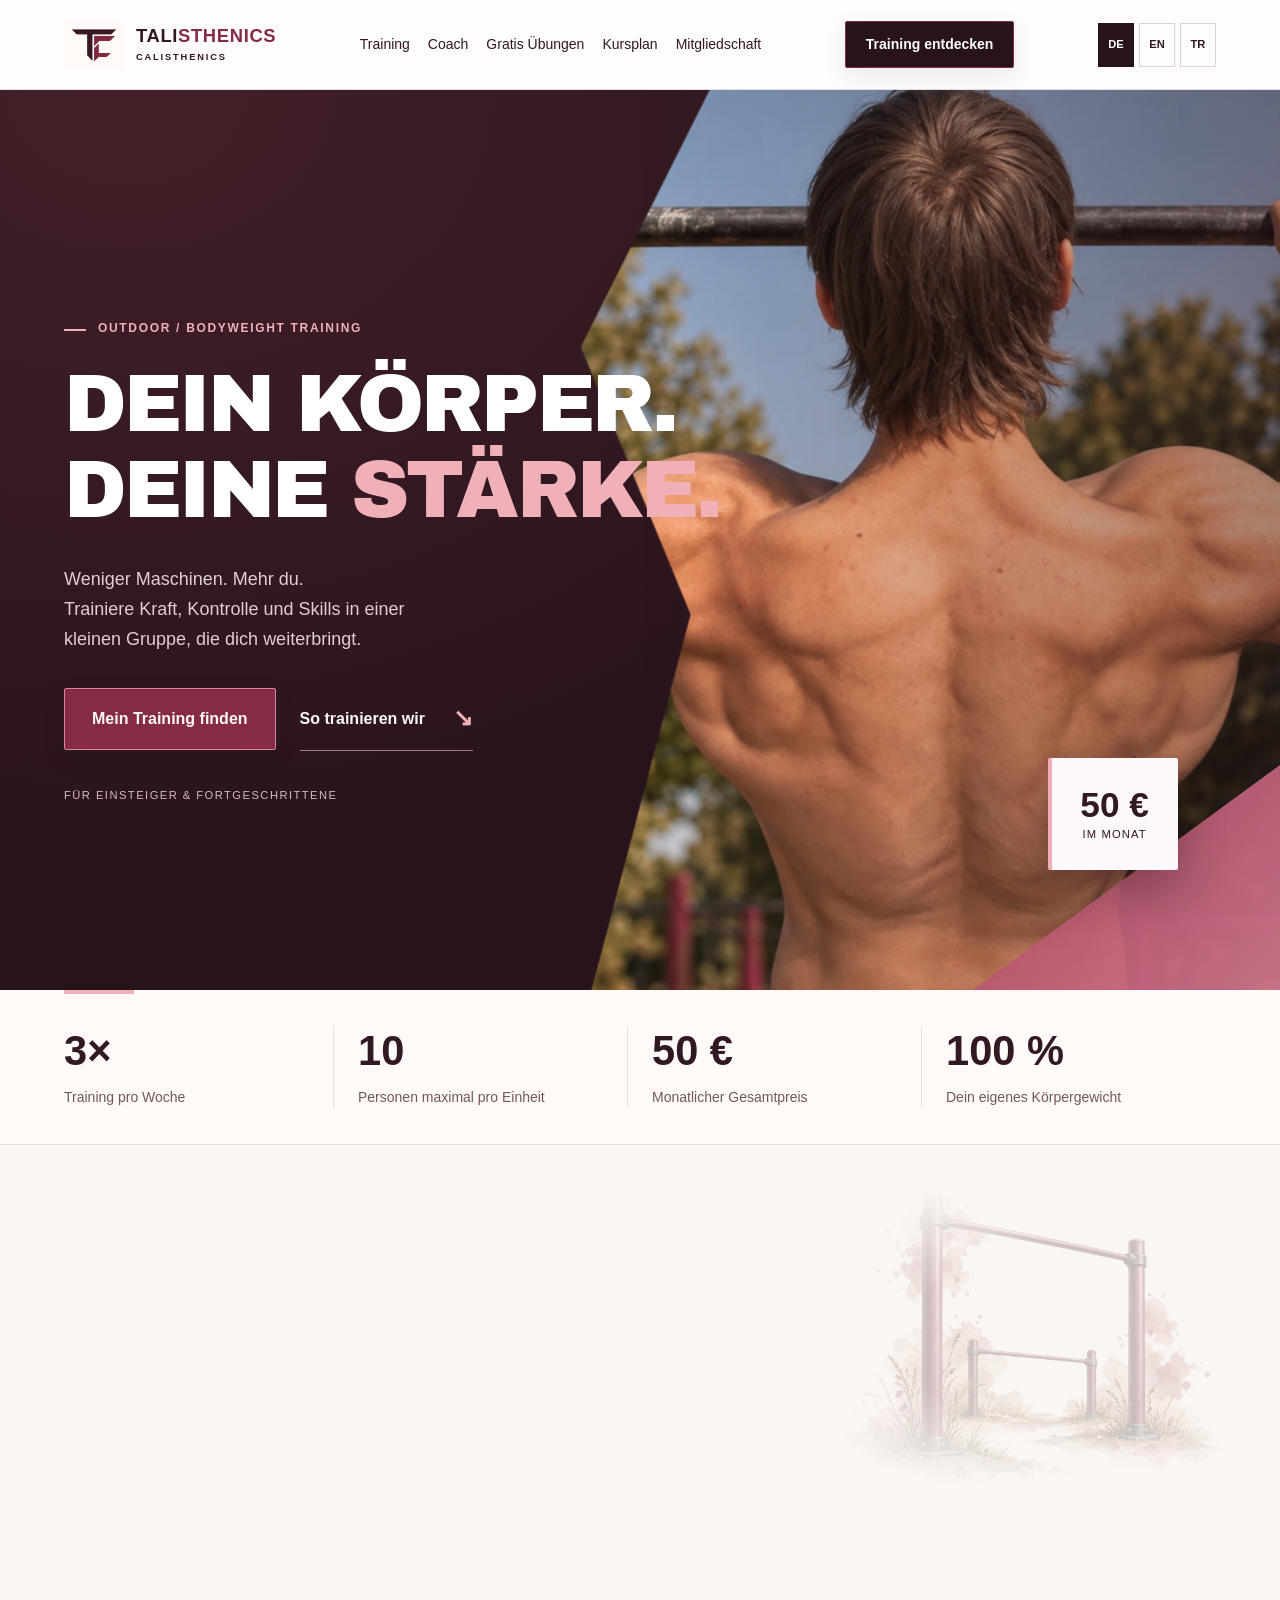
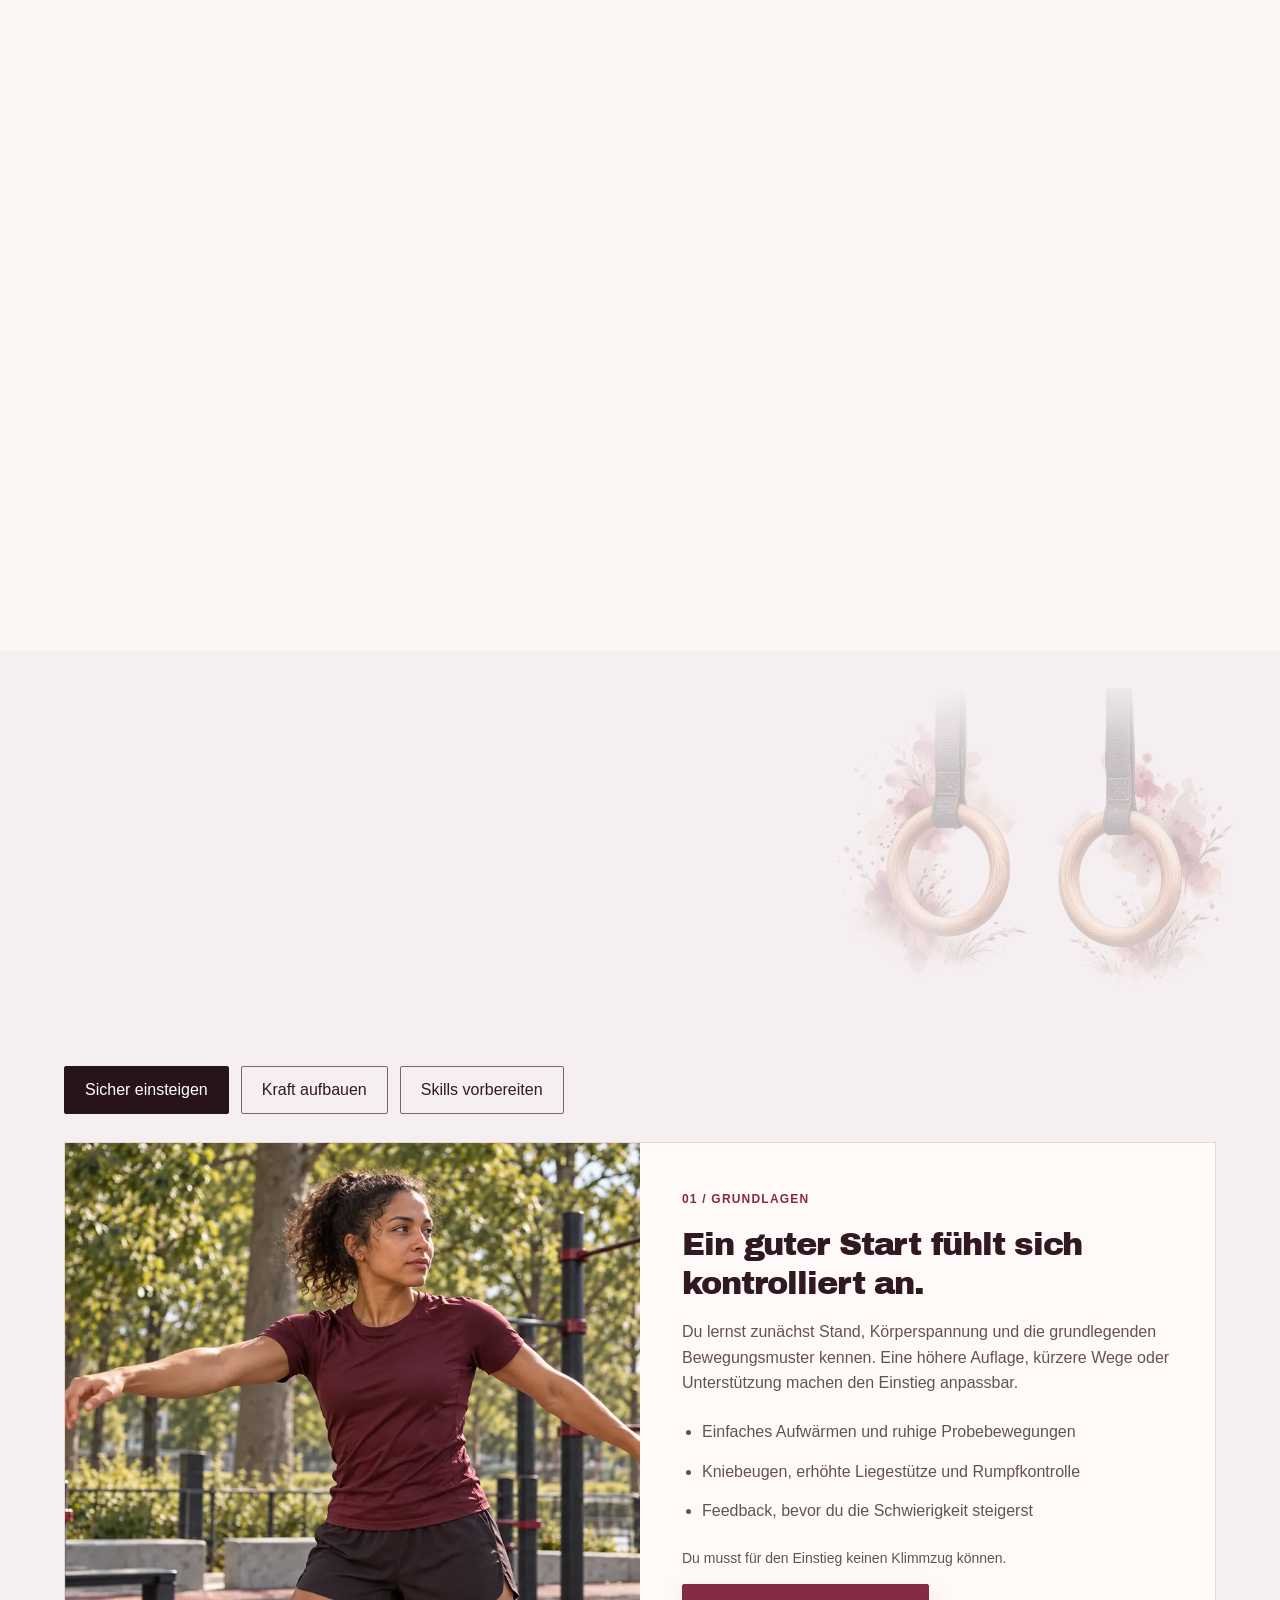
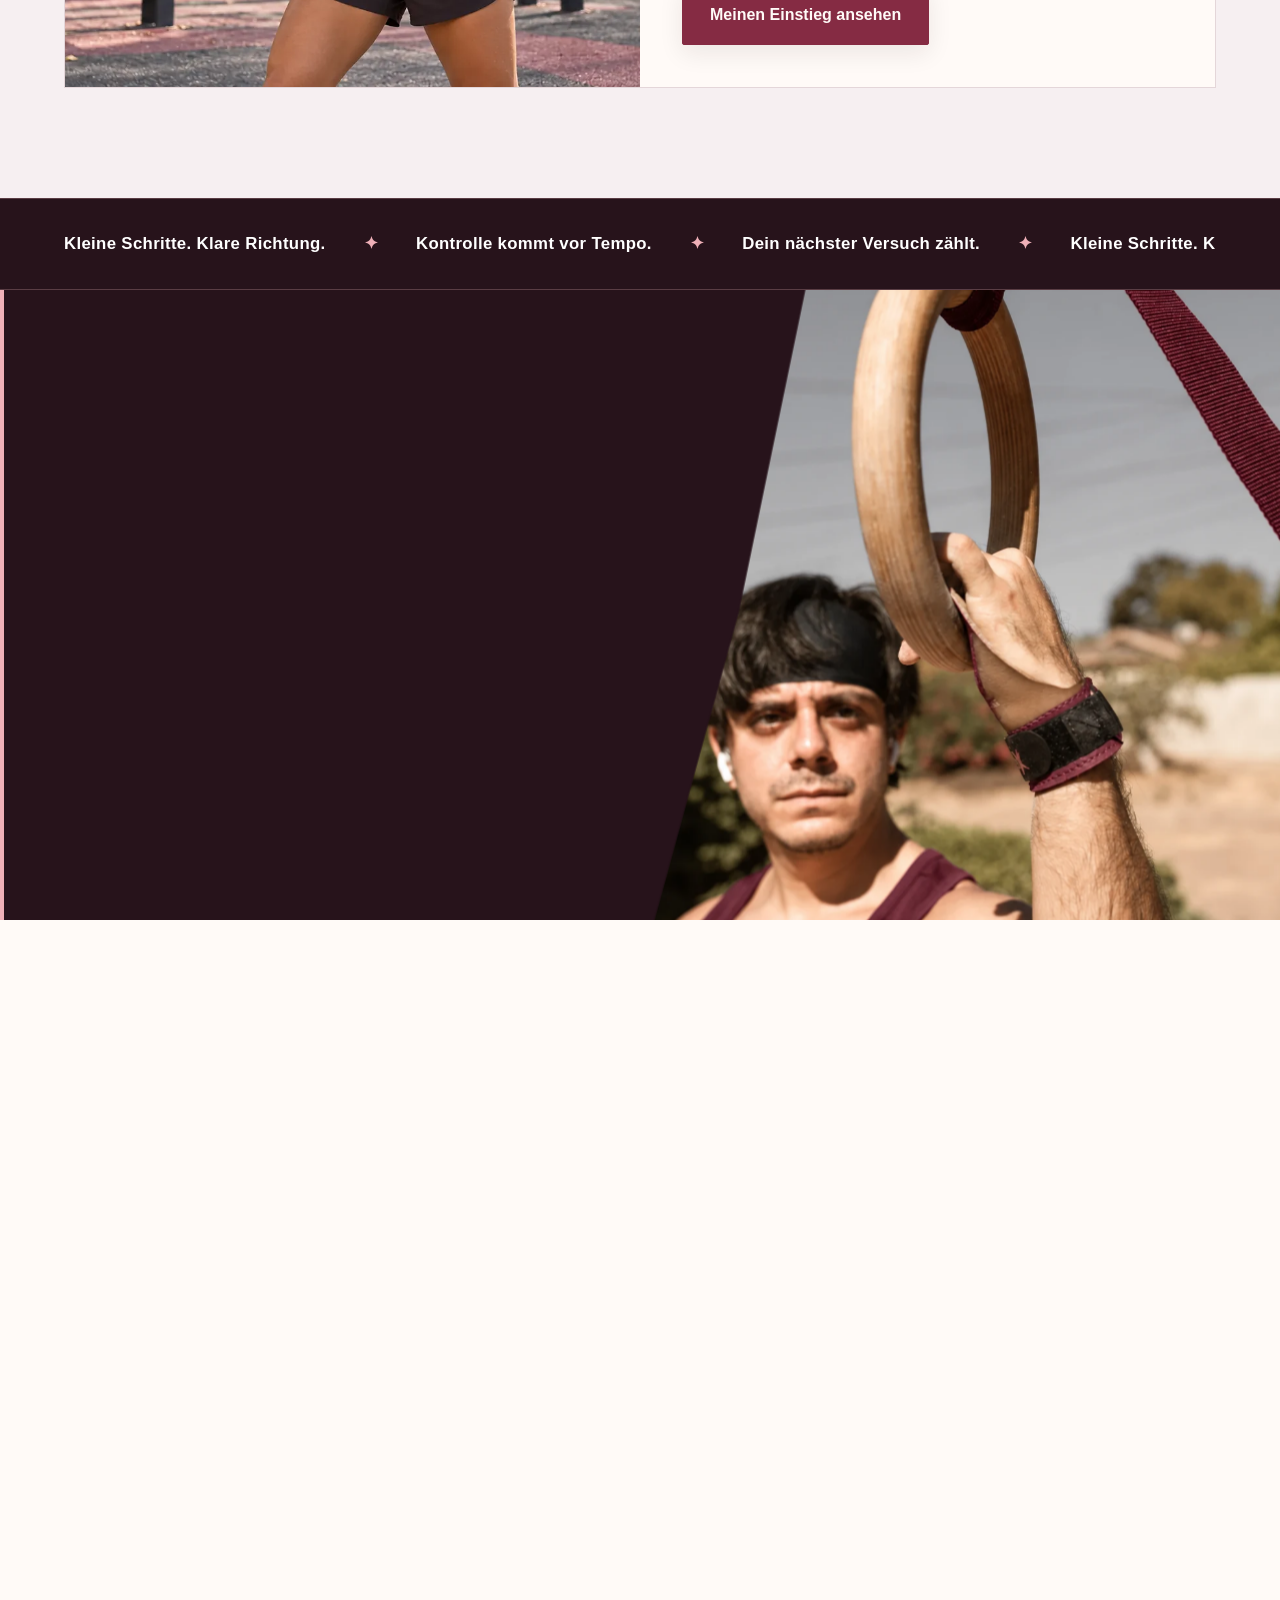
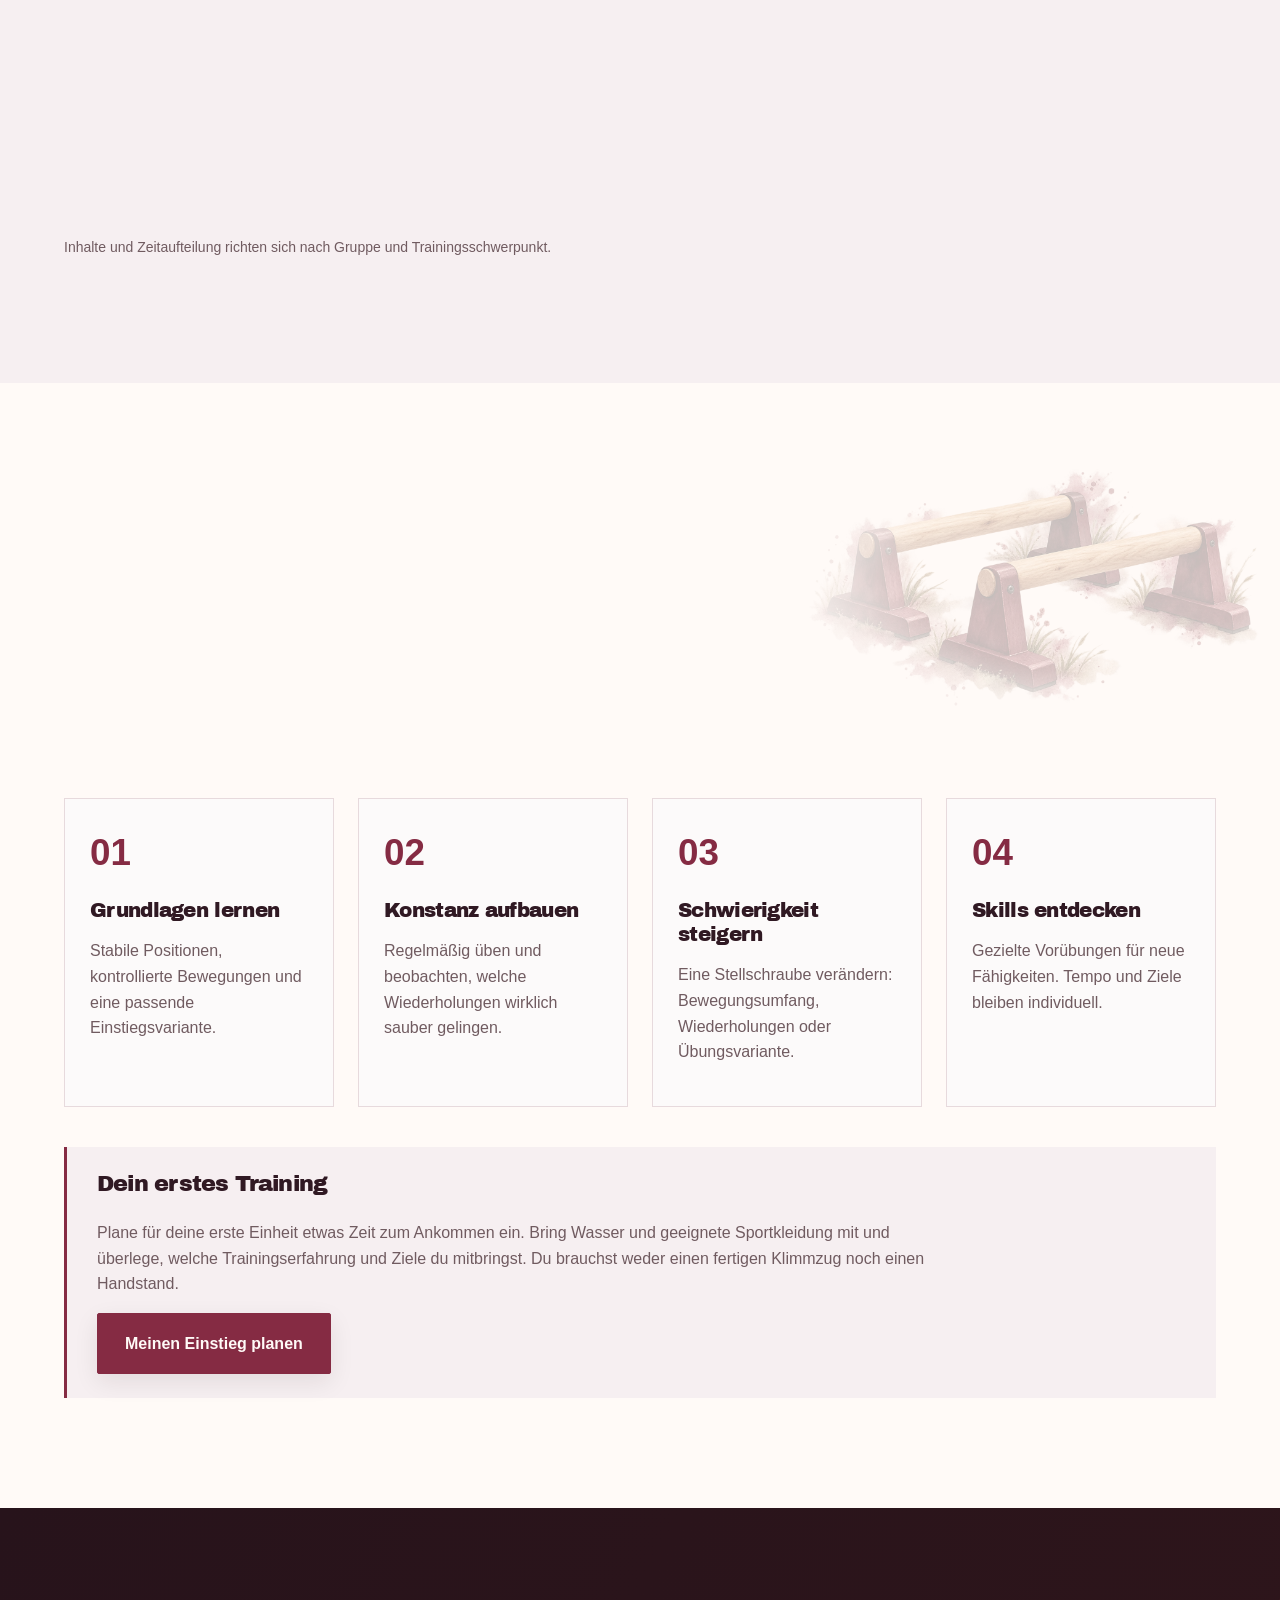
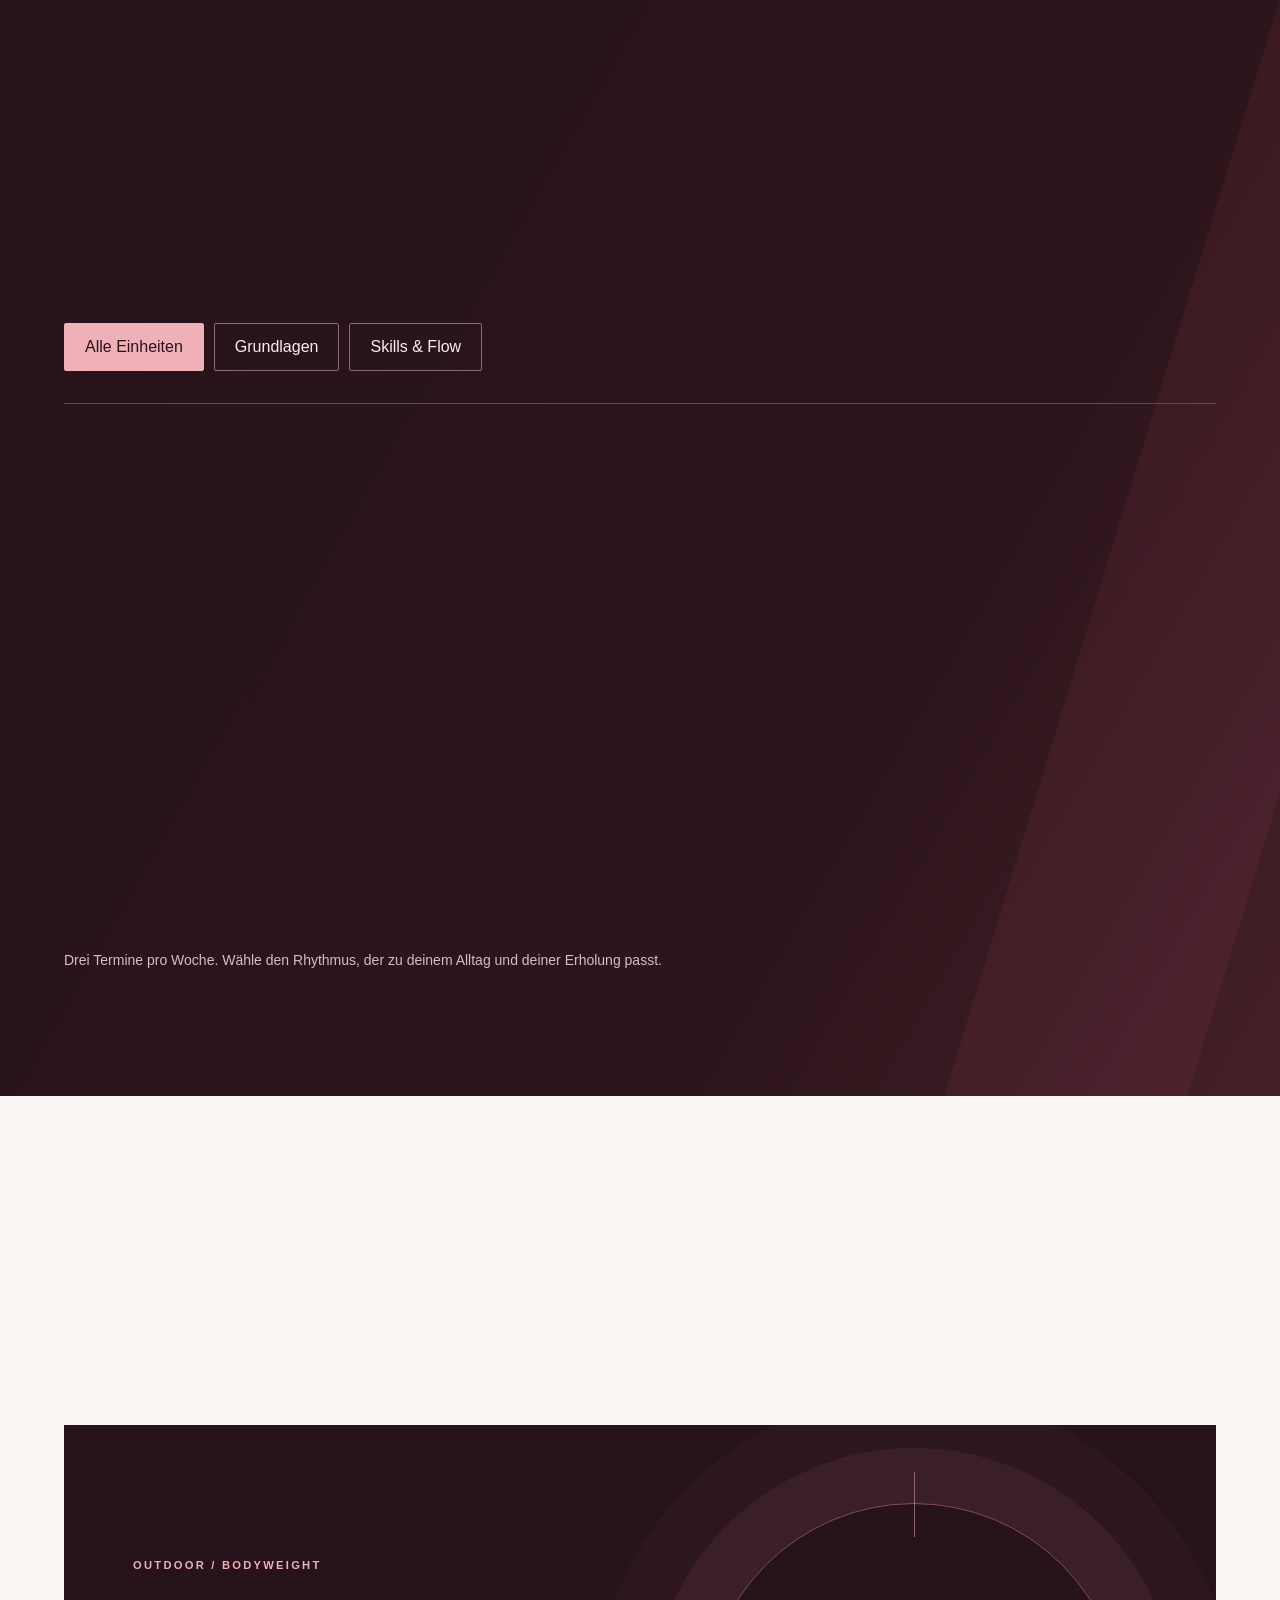
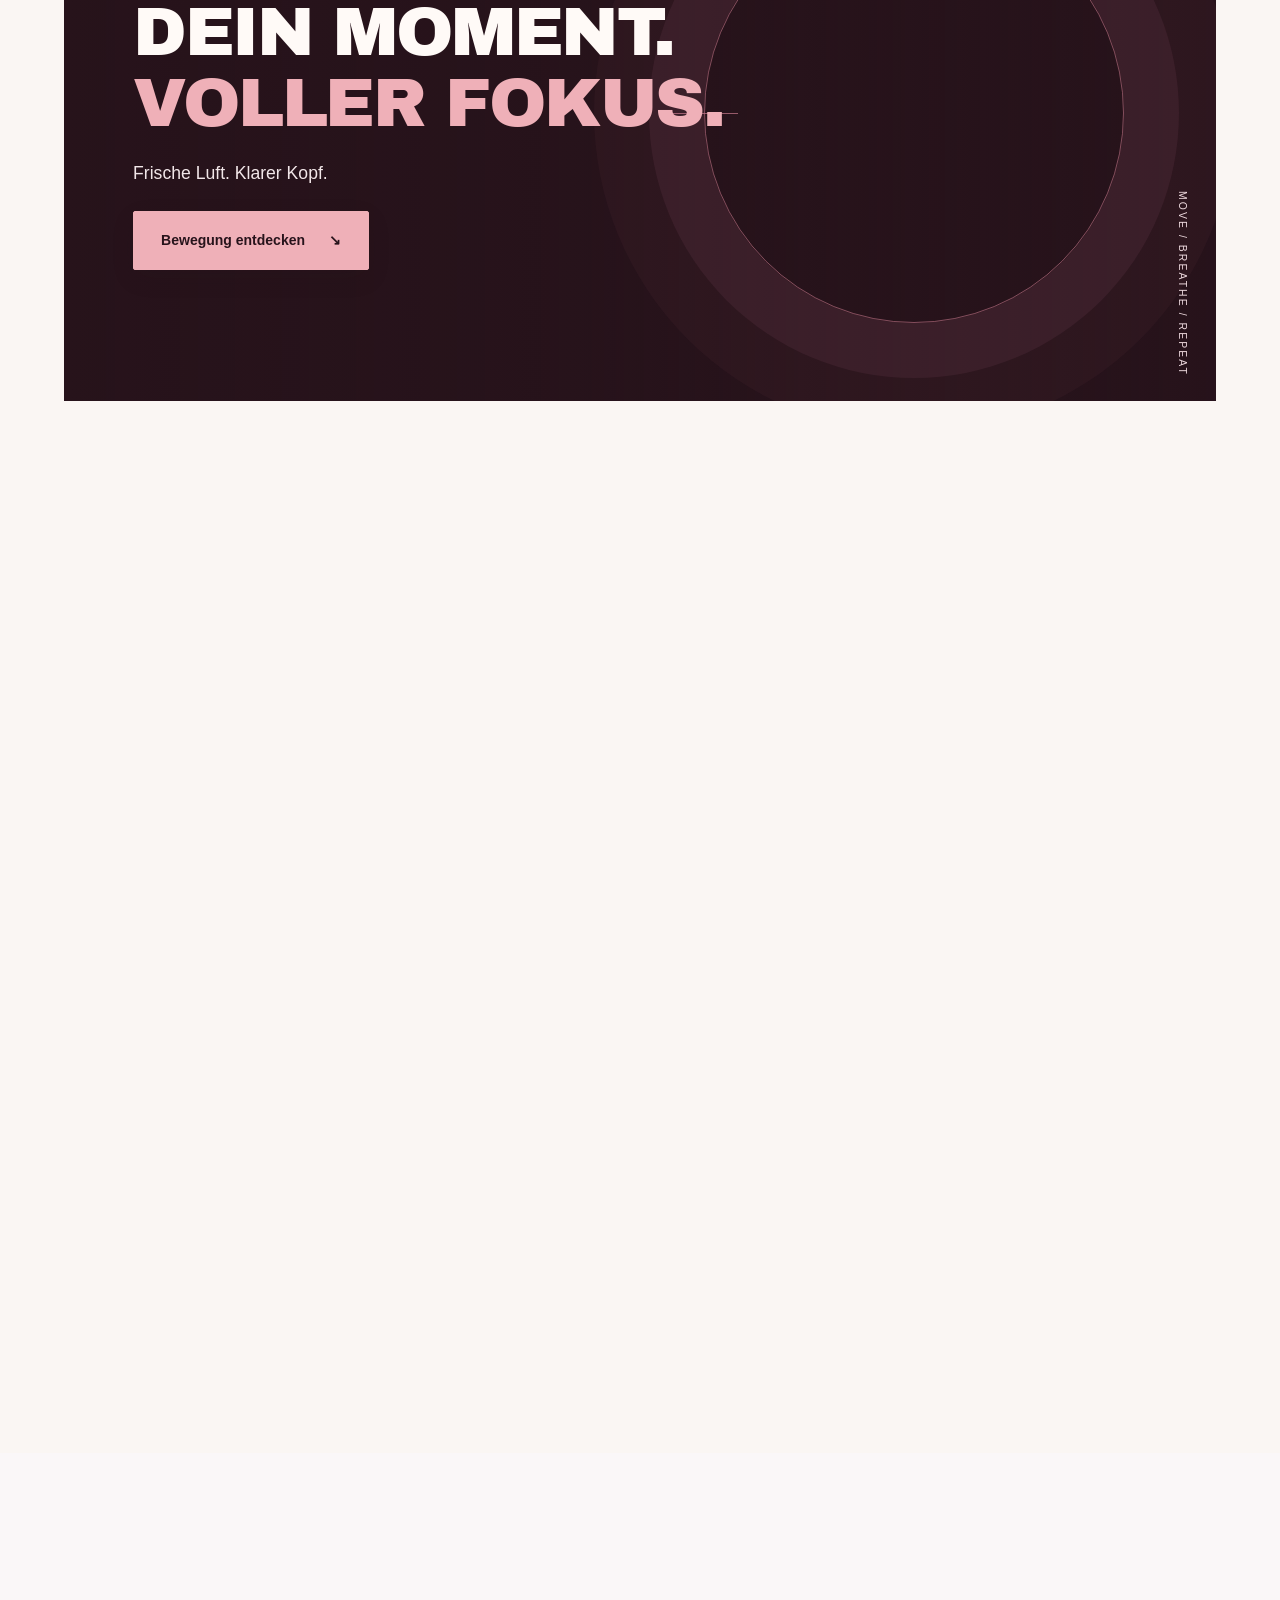
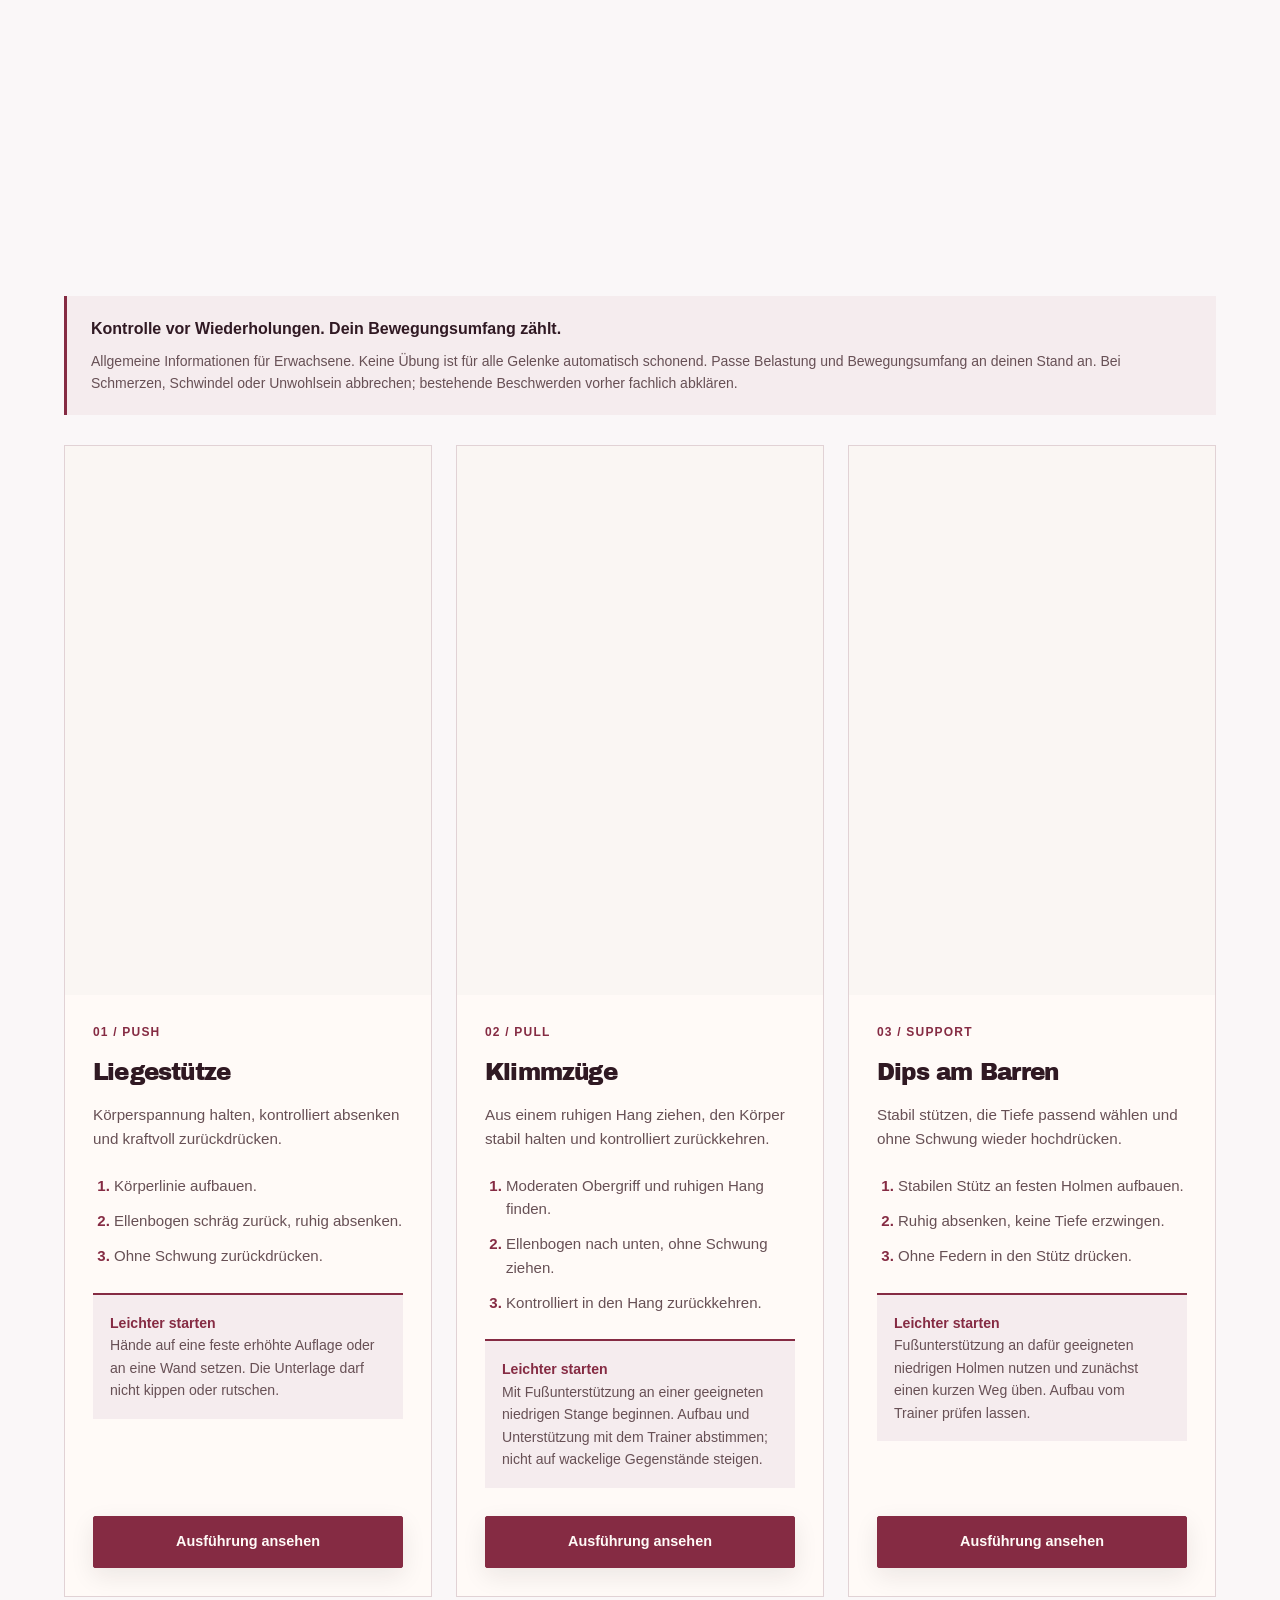
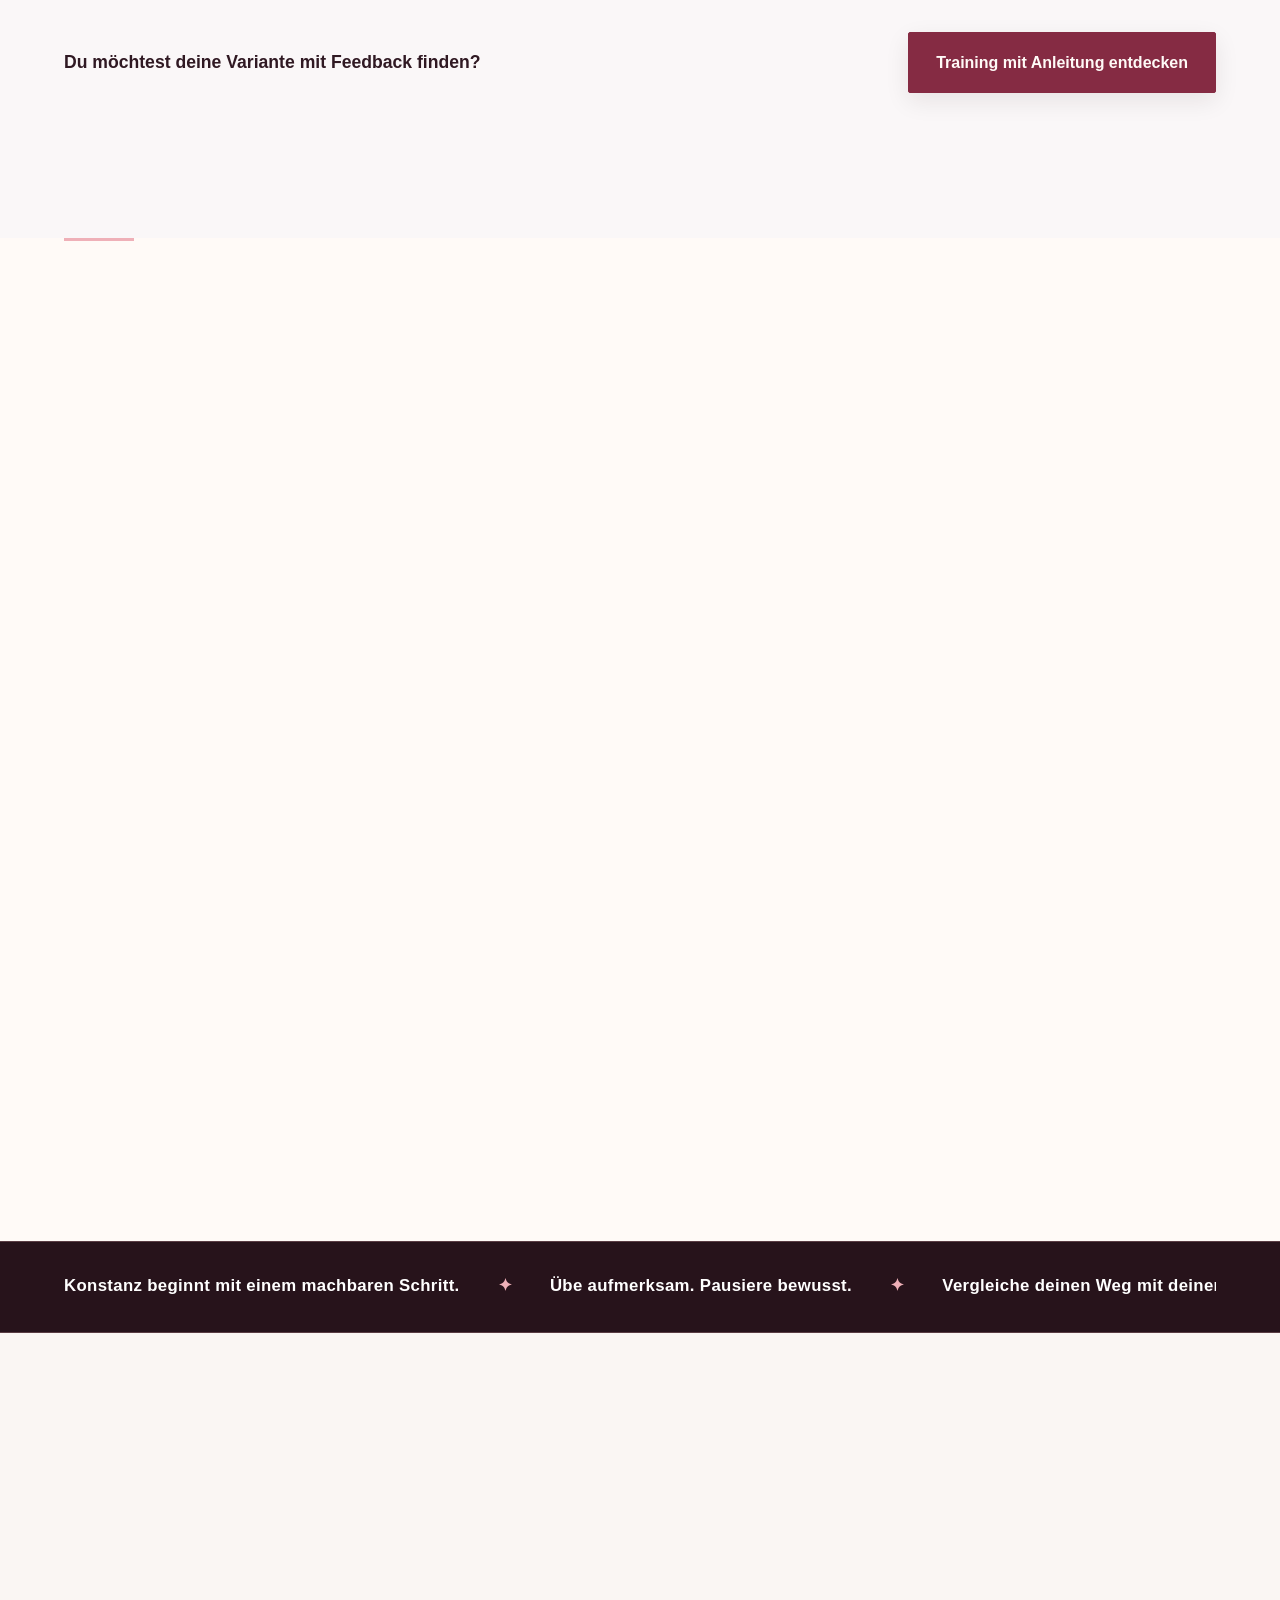
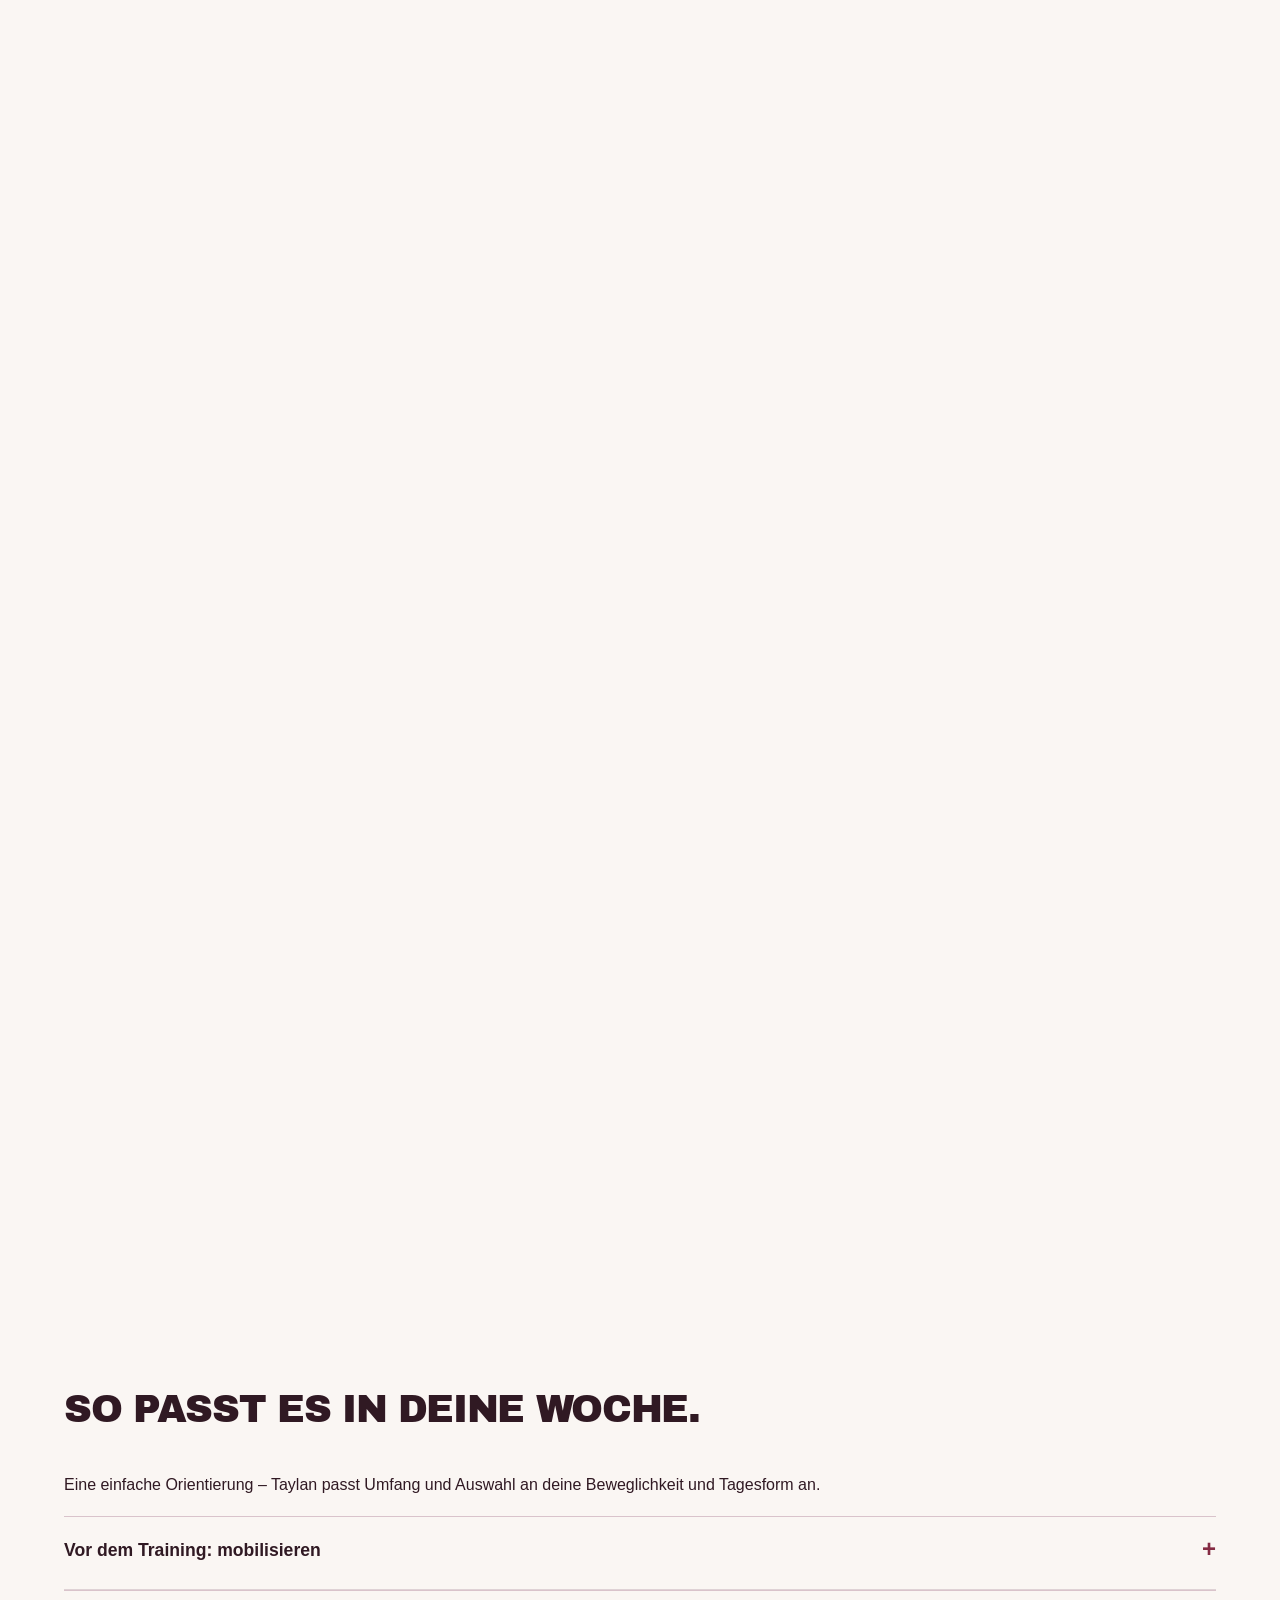
==== index.html @ 8d9452a7 "Add Archivo Black headings and softly blended watercolor equipment" ====
<!doctype html>
<html lang="de">
<head>
<meta charset="utf-8"><meta name="viewport" content="width=device-width,initial-scale=1">
<meta name="robots" content="noindex,nofollow"><meta name="description" content="Calisthenics in kleinen Gruppen. Dreimal pro Woche trainieren, 50 € im Monat, maximal zehn Personen pro Einheit.">
<meta name="theme-color" content="#27131b"><meta name="referrer" content="strict-origin-when-cross-origin">
<meta http-equiv="Content-Security-Policy" content="default-src 'self'; script-src 'self'; style-src 'self'; img-src 'self' data:; font-src 'self'; connect-src 'none'; object-src 'none'; base-uri 'none'; form-action 'none'; upgrade-insecure-requests">
<title>TALISTHENICS — Dein Körper. Deine Stärke.</title><link rel="stylesheet" href="style-avatar20b.css?v=7"><link rel="stylesheet" href="style-headings-watercolor33.css?v=1"><script src="app-core17.js" defer></script>
<link rel="alternate" hreflang="de" href="https://o-some.github.io/testkunde/index.html"><link rel="alternate" hreflang="en" href="https://o-some.github.io/testkunde/en/index.html"><link rel="alternate" hreflang="tr" href="https://o-some.github.io/testkunde/tr/index.html"><link rel="canonical" href="https://o-some.github.io/testkunde/index.html"><link rel="icon" href="assets/talisthenics-tc-brand19.webp" type="image/webp"></head>
<body>
<a class="skip" href="#main">Zum Inhalt springen</a>

<header><a class="brand" href="#" aria-label="TALISTHENICS Startseite"><img class="brand-mark" src="assets/talisthenics-tc-brand19.webp" width="60" height="48" alt=""><span class="brand-word">TALI<strong>STHENICS</strong><small>CALISTHENICS</small></span></a><nav aria-label="Hauptnavigation"><a href="#training">Training</a><a href="#coach">Coach</a><a href="#uebungen">Gratis Übungen</a><a href="#kursplan">Kursplan</a><a href="#preis">Mitgliedschaft</a></nav><button class="button small" data-book>Training entdecken</button><button class="menu" aria-label="Menü öffnen" aria-expanded="false" aria-controls="mobile-nav">☰</button><div class="language-switch" role="group" aria-label="Sprachauswahl"><a href="index.html?v=gallery24" lang="de" hreflang="de" aria-current="page">DE</a><a href="en/index.html?v=gallery24" lang="en" hreflang="en">EN</a><a href="tr/index.html?v=gallery24" lang="tr" hreflang="tr">TR</a></div></header>
<nav id="mobile-nav" aria-label="Mobile Navigation" hidden><a href="#training">Training</a><a href="#coach">Coach</a><a href="#uebungen">Gratis Übungen</a><a href="#kursplan">Kursplan</a><a href="#preis">Mitgliedschaft</a></nav>
<main id="main">
<section class="hero"><img src="assets/hero-rear-identity22.webp" alt="Trainer beim kontrollierten Klimmzug im Outdoor-Park." fetchpriority="high" width="1536" height="1024"><div class="hero-shade"></div><div class="hero-content"><p class="eyebrow">OUTDOOR / BODYWEIGHT TRAINING</p><h1>DEIN KÖRPER.<br>DEINE <em>STÄRKE.</em></h1><p class="hero-copy">Weniger Maschinen. Mehr du.<br>Trainiere Kraft, Kontrolle und Skills in einer kleinen Gruppe, die dich weiterbringt.</p><div class="actions"><button class="button" data-book>Mein Training finden</button><a class="text-link" href="#training">So trainieren wir <span>↘</span></a></div><div class="hero-bottom"><span>FÜR EINSTEIGER & FORTGESCHRITTENE</span><span>01 / OWN YOUR MOVEMENT</span></div></div><div class="hero-stamp"><strong>50 €</strong><span>IM MONAT</span></div></section>
<div class="stats"><div><strong>3×</strong><span>Training pro Woche</span></div><div><strong>10</strong><span>Personen maximal pro Einheit</span></div><div><strong>50 €</strong><span>Monatlicher Gesamtpreis</span></div><div><strong>100 %</strong><span>Dein eigenes Körpergewicht</span></div></div>
<section class="intro section" id="training"><div class="section-head reveal"><p class="eyebrow">01 / DIE METHODE</p><h2>DU BRAUCHST KEIN GYM.<br>DU BRAUCHST <em>EINEN ANFANG.</em></h2><p>Der erste saubere Liegestütz. Dein nächster Klimmzug. Mehr Kontrolle im Handstand. Wir zerlegen große Ziele in Schritte, die zu deinem Level passen.</p></div><div class="training-grid"><article class="training-card reveal"><img src="assets/02-bordeaux16.webp" alt="Athlet führt Dips an Barren im Park aus." loading="lazy" width="800" height="1000"><div><span>01 / STRENGTH</span><h3>Stärker werden.</h3><p>Push, Pull und Beine. Saubere Grundlagen statt zufälliger Wiederholungen.</p></div></article><article class="training-card reveal"><img src="assets/03-bordeaux16.webp" alt="Sportlerin übt einen Handstand vor Berliner Architektur." loading="lazy" width="800" height="1000"><div><span>02 / SKILLS</span><h3>Kontrolle gewinnen.</h3><p>Von der ersten Progression bis zu neuen Skills. In deinem Tempo.</p></div></article><article class="training-card reveal"><img src="assets/04-bordeaux16.webp" alt="Gruppe dehnt sich beim gemeinsamen Training im Stadtpark." loading="lazy" width="800" height="1000"><div><span>03 / MOBILITY</span><h3>Freier bewegen.</h3><p>Aktive Mobilität und stabile Gelenke als Teil jeder Trainingseinheit.</p></div></article></div></section>
<section class="section goals-section" id="ziele"><div class="section-head reveal"><p class="eyebrow">DEIN ZIEL / DEIN EINSTIEG</p><h2>WAS WILLST DU<br><em>BEWEGEN?</em></h2><p>Calisthenics beginnt bei deinem aktuellen Stand. Wähle einen Schwerpunkt und entdecke, wie eine passende Einheit aussehen kann.</p></div><div class="goal-filters" aria-label="Trainingsschwerpunkt auswählen"><button class="filter active" data-goal="basis" aria-pressed="true">Sicher einsteigen</button><button class="filter" data-goal="kraft" aria-pressed="false">Kraft aufbauen</button><button class="filter" data-goal="skills" aria-pressed="false">Skills vorbereiten</button></div><div class="goal-panels">
<article class="goal-panel" data-goal-panel="basis"><img src="assets/13-exercise-model28.webp" alt="Sportlerin beim lockeren Aufwärmen im Calisthenics-Park." loading="lazy" width="1600" height="800"><div><span class="tag">01 / GRUNDLAGEN</span><h3>Ein guter Start fühlt sich kontrolliert an.</h3><p>Du lernst zunächst Stand, Körperspannung und die grundlegenden Bewegungsmuster kennen. Eine höhere Auflage, kürzere Wege oder Unterstützung machen den Einstieg anpassbar.</p><ul><li>Einfaches Aufwärmen und ruhige Probebewegungen</li><li>Kniebeugen, erhöhte Liegestütze und Rumpfkontrolle</li><li>Feedback, bevor du die Schwierigkeit steigerst</li></ul><p class="fine">Du musst für den Einstieg keinen Klimmzug können.</p><button class="button" data-book>Meinen Einstieg ansehen</button></div></article>
<article class="goal-panel" data-goal-panel="kraft"><img src="assets/rings-exercise-model28.webp" alt="Sportlerin beim schrägen Rudern an Holzringen mit verstellbaren Gurten an einer festen Outdoor-Stange." loading="lazy" width="1536" height="1024"><div><span class="tag">02 / KRAFT & KONTROLLE</span><h3>Eine saubere Wiederholung zählt.</h3><p>Holzringe ermöglichen Zugübungen wie Ring-Rudern. Körperwinkel und Unterstützung werden an dein Level angepasst. Ruhige Wiederholungen, kontrollierte Positionen und Pausen stehen vor maximaler Schwierigkeit.</p><ul><li>Ziehen, Drücken, Beine und Rumpf kombinieren</li><li>Ring-Rudern über den Körperwinkel anpassen</li><li>Feste Aufhängung und Gurte vor der Nutzung prüfen</li></ul><p class="fine">Fortschritt kann auch mehr Kontrolle bei derselben Übung bedeuten.</p><button class="button" data-book>Training mit Anleitung entdecken</button></div></article>
<article class="goal-panel" data-goal-panel="skills"><img src="assets/parallettes-exercise-model28.webp" alt="Sportlerin hält einen L-Sit auf zwei niedrigen Parallettes mit Holzgriffen im Outdoor-Park." loading="lazy" width="1536" height="1024"><div><span class="tag">03 / SKILL-VORBEREITUNG</span><h3>Große Skills entstehen aus kleinen Bausteinen.</h3><p>Parallettes – kleine Stützbarren mit Holzgriffen – begleiten die Vorbereitung auf Stützpositionen und L-Sit. Das Foto zeigt eine fortgeschrittene Variante; dein Einstieg beginnt mit passenden Vorübungen.</p><ul><li>Stütz und Körperspannung schrittweise vorbereiten</li><li>Beide Parallettes auf festem, ebenem Untergrund aufstellen</li><li>Schwierige Haltepositionen erst bei ausreichender Kontrolle</li></ul><p class="fine">Keine feste Zeitgarantie und kein Versprechen bestimmter Skills.</p><button class="button" data-book>Meinen Schwerpunkt auswählen</button></div></article></div></section><aside class="wisdom-band" aria-label="Trainingsgedanken"><div class="wisdom-window"><div class="wisdom-track" id="wisdom-1"><div class="wisdom-line"><span>Kleine Schritte. Klare Richtung.</span><span aria-hidden="true">✦</span><span>Kontrolle kommt vor Tempo.</span><span aria-hidden="true">✦</span><span>Dein nächster Versuch zählt.</span><span aria-hidden="true">✦</span></div><div class="wisdom-line" aria-hidden="true"><span>Kleine Schritte. Klare Richtung.</span><span aria-hidden="true">✦</span><span>Kontrolle kommt vor Tempo.</span><span aria-hidden="true">✦</span><span>Dein nächster Versuch zählt.</span><span aria-hidden="true">✦</span></div></div></div><button class="wisdom-toggle sr-only" aria-controls="wisdom-1" aria-pressed="false">Lauftext anhalten</button></aside><section class="manifesto"><div class="reveal"><p class="eyebrow">KEIN EGO. KEINE ABKÜRZUNG.</p><h2>NICHT PERFEKT.<br><em>ABER DRAN.</em></h2><p>Du musst noch keinen Klimmzug können.<br>Du musst nur bereit sein, anzufangen.</p><a class="button dark" href="#kursplan">Finde deine Einheit</a></div><img src="assets/05-bordeaux16.webp" alt="Mann hält einen Gymnastikring beim Outdoor-Training." loading="lazy" width="1000" height="1000"></section>
<section class="coach section" id="coach"><div class="coach-image reveal"><div class="depth-window" data-depth="coach"><img src="assets/trainer-portrait-shirtless26.webp" alt="Porträt des Trainers im Calisthenics-Park." loading="lazy" width="1122" height="1402"><span class="depth-grid" aria-hidden="true"></span></div><span>STRENGTH / CONTROL</span></div><div class="reveal"><p class="eyebrow">02 / DEIN TRAINING</p><h2>KLARE ANLEITUNG.<br><em>ECHTER FOKUS.</em></h2><p class="owner-signature"><span aria-hidden="true">TS</span>Gegründet von Taylan Sik</p><p class="lead">Kleine Gruppe.<br>Mehr Aufmerksamkeit für dich.</p><p>Verständliche Übungen, passende Varianten und Aufmerksamkeit für deine Ausführung: So wird aus Bewegung ein Training mit Richtung.</p><p>Maximal zehn Personen bedeuten: Raum für Fragen, Feedback und ein Training, bei dem du mitkommst.</p><a class="text-link" href="#kursplan">Gemeinsam loslegen <span>↘</span></a></div></section>
<section class="section coaching-story"><div class="coaching-photo reveal"><img src="assets/14-documentary27.webp" alt="männlicher Coach bespricht eine Übung mit einer Teilnehmerin neben Outdoor-Barren." loading="lazy" width="1600" height="800"><span>TECHNIK / FEEDBACK</span></div><div class="reveal"><p class="eyebrow">KLEINE GRUPPE / KLARE AUFGABE</p><h2>DU TRAINIERST.<br><em>WIR SCHAUEN HIN.</em></h2><p class="lead">Maximal zehn Personen pro Einheit lassen Raum für persönliche Anleitung.</p><p>Die Gruppe kann an demselben Bewegungsmuster arbeiten, während jeder eine passende Variante nutzt. So bleibt die Einheit gemeinsam und die Belastung individuell anpassbar.</p><div class="feedback-list"><article><strong>Vor der Übung</strong><p>Aufgabe und Variante besprechen. Wie sieht eine kontrollierte Wiederholung aus?</p></article><article><strong>Während der Übung</strong><p>Bewegung beobachten, verständliche Hinweise geben und bei Bedarf vereinfachen.</p></article><article><strong>Nach dem Satz</strong><p>Kurz einordnen: Was war stabil, was braucht beim nächsten Versuch mehr Aufmerksamkeit?</p></article></div></div></section><section class="section training-flow" id="ablauf"><div class="section-head reveal"><p class="eyebrow">DEINE EINHEIT / 60 MINUTEN MIT PLAN</p><h2>ANKOMMEN. AUFBAUEN.<br><em>WEITERKOMMEN.</em></h2><p>Jede Einheit hat eine klare Struktur. Du weißt, was du trainierst, und bekommst eine Variante, die zu deinem aktuellen Stand passt.</p></div><div class="flow-grid"><article class="reveal"><span>01 / 10 MIN</span><h3>Warm-up & Check-in</h3><p>Locker bewegen, Gelenke vorbereiten und kurz besprechen, wie du dich heute fühlst. Die Belastung wird daran angepasst.</p></article><article class="reveal"><span>02 / 15 MIN</span><h3>Technik & Skills</h3><p>Ein Schwerpunkt pro Einheit: etwa Zugtechnik, Körperspannung oder Balance. Erst verstehen, dann sauber wiederholen.</p></article><article class="reveal"><span>03 / 25 MIN</span><h3>Kraft & Übungsvarianten</h3><p>Push, Pull, Beine und Rumpf. Trainiere mit kontrollierten Wiederholungen und Pausen, statt jede Runde bis zum Limit zu gehen.</p></article><article class="reveal"><span>04 / 10 MIN</span><h3>Mobility & Ausklang</h3><p>Intensität herunterfahren, Beweglichkeit üben und den nächsten kleinen Trainingsschritt festhalten.</p></article></div><p class="fine">Inhalte und Zeitaufteilung richten sich nach Gruppe und Trainingsschwerpunkt.</p></section>
<section class="section progress-path"><div class="section-head reveal"><p class="eyebrow">DEIN FORTSCHRITT / OHNE EGO</p><h2>DEIN LEVEL IST<br><em>DER STARTPUNKT.</em></h2><p>Alle trainieren gemeinsam. Nicht alle machen dieselbe Variante. Eine gute Progression fordert dich, ohne deine Technik zu überfordern.</p></div><div class="path-grid"><article><strong>01</strong><h3>Grundlagen lernen</h3><p>Stabile Positionen, kontrollierte Bewegungen und eine passende Einstiegsvariante.</p></article><article><strong>02</strong><h3>Konstanz aufbauen</h3><p>Regelmäßig üben und beobachten, welche Wiederholungen wirklich sauber gelingen.</p></article><article><strong>03</strong><h3>Schwierigkeit steigern</h3><p>Eine Stellschraube verändern: Bewegungsumfang, Wiederholungen oder Übungsvariante.</p></article><article><strong>04</strong><h3>Skills entdecken</h3><p>Gezielte Vorübungen für neue Fähigkeiten. Tempo und Ziele bleiben individuell.</p></article></div><div class="first-session"><h3>Dein erstes Training</h3><p>Plane für deine erste Einheit etwas Zeit zum Ankommen ein. Bring Wasser und geeignete Sportkleidung mit und überlege, welche Trainingserfahrung und Ziele du mitbringst. Du brauchst weder einen fertigen Klimmzug noch einen Handstand.</p><button class="button" data-book>Meinen Einstieg planen</button></div></section>
<section class="schedule section" id="kursplan"><div class="section-head reveal"><p class="eyebrow">03 / DEINE ROUTINE</p><h2>DREI TERMINE.<br><em>EIN GUTES GEFÜHL.</em></h2><p>Wähle deinen Einstieg. Alle drei wöchentlichen Einheiten sind im Monatspreis enthalten. Pro Einheit trainieren höchstens zehn Personen.</p></div><div class="schedule-tools" role="group" aria-label="Kursplan filtern"><button class="filter active" data-filter="all" aria-pressed="true">Alle Einheiten</button><button class="filter" data-filter="basics" aria-pressed="false">Grundlagen</button><button class="filter" data-filter="skills" aria-pressed="false">Skills & Flow</button></div><div class="sessions"><article class="session reveal" data-type="basics"><div class="day">DO<span>18:00 – 19:00</span></div><div><span class="tag">ALLE LEVEL</span><h3>Build your base</h3><p>Kraft-Basics · Push & Pull · saubere Technik</p></div><button class="session-button" data-book data-session="Donnerstag · 18:00">Einheit auswählen <span>↗</span></button></article><article class="session reveal" data-type="skills"><div class="day">FR<span>18:00 – 19:00</span></div><div><span class="tag">MIT PASSENDEN VARIANTEN</span><h3>Skills & control</h3><p>Balance · Core · deine nächste Progression</p></div><button class="session-button" data-book data-session="Freitag · 18:00">Einheit auswählen <span>↗</span></button></article><article class="session reveal" data-type="basics"><div class="day">SA<span>10:00 – 11:00</span></div><div><span class="tag">ALLE LEVEL</span><h3>Full body. Full focus.</h3><p>Ganzkörpertraining · Mobility · Teamenergie</p></div><button class="session-button" data-book data-session="Samstag · 10:00">Einheit auswählen <span>↗</span></button></article></div><p class="fine">Drei Termine pro Woche. Wähle den Rhythmus, der zu deinem Alltag und deiner Erholung passt.</p></section>
<section class="experience section" id="draussen"><div class="section-head reveal"><p class="eyebrow">04 / DRAUSSEN. ZUSAMMEN.</p><h2>MEHR BEWEGUNG.<br><em>WENIGER AUSREDEN.</em></h2></div><div class="gallery"><figure class="wide parallax-scene"><img class="parallax-photo" src="assets/07-bordeaux16.webp" alt="Bodyweight-Training an Barren vor urbaner Kulisse." loading="lazy" width="1200" height="800"><div class="parallax-ring" aria-hidden="true"></div><figcaption class="parallax-copy"><span class="eyebrow">OUTDOOR / BODYWEIGHT</span><h3>DEIN MOMENT.<br><em>VOLLER FOKUS.</em></h3><p>Frische Luft. Klarer Kopf.</p><a class="button" href="#uebungen">Bewegung entdecken <span aria-hidden="true">↘</span></a></figcaption><span class="parallax-axis" aria-hidden="true">MOVE / BREATHE / REPEAT</span></figure><figure class="reveal"><img src="assets/08-bordeaux16.webp" alt="Athlet trainiert an Holzringen unter freiem Himmel." loading="lazy" width="800" height="1000"><figcaption>Deine nächste Progression.</figcaption></figure><figure class="reveal"><img src="assets/09-bordeaux16.webp" alt="Trainingsgruppe mobilisiert sich auf einer Betonfläche im Freien." loading="lazy" width="800" height="1000"><figcaption>Erst Technik. Dann Intensität.</figcaption></figure><figure class="reveal"><img src="assets/10-bordeaux16.webp" alt="Zwei Sportlerinnen trainieren Planks auf einem Outdoor-Sportplatz." loading="lazy" width="800" height="1000"><figcaption>Stabilität, die du spürst.</figcaption></figure><figure class="reveal"><img src="assets/parallettes-exercise-model28.webp" alt="Sportlerin hält ihren Körper auf hölzernen Parallettes im Outdoor-Park." loading="lazy" width="1536" height="1024"><figcaption>Kraft aus eigener Kontrolle.</figcaption></figure><article class="gallery-feature reveal"><div class="gallery-feature-copy"><span class="gallery-feature-kicker"><img src="assets/talisthenics-tc-brand19.webp" alt="" width="44" height="44">TALISTHENICS / RINGE</span><h3>KONTROLLE<br>IN DEINEN HÄNDEN.</h3><p>Ringe machen jede kleine Bewegung spürbar. Du beginnst mit einem stabilen Stand, wählst deinen Winkel und steigerst die Schwierigkeit Schritt für Schritt.</p><a href="#uebungen" class="gallery-feature-link">Übungen entdecken <span aria-hidden="true">↗</span></a></div><img class="gallery-feature-photo" src="assets/rings-exercise-model28.webp" alt="Sportlerin trainiert kontrollierte Ruderzüge an Holzringen im Outdoor-Park." loading="lazy" width="1536" height="1024"></article></div></section>
<section class="section exercise-section" id="uebungen"><div class="section-head reveal"><p class="eyebrow">TALISTHENICS / PUSH · PULL · SUPPORT</p><h2>DREI BASICS.<br><em>SAUBER AUSGEFÜHRT.</em></h2><p>Liegestütze, Klimmzüge und Dips: drei grundlegende Bewegungen, jeweils mit Bildfolge, Technikhinweisen und einer leichteren Variante. Die ausführliche Anleitung öffnet direkt hier – ohne Anmeldung.</p></div><div class="exercise-safety"><strong>Kontrolle vor Wiederholungen. Dein Bewegungsumfang zählt.</strong><p>Allgemeine Informationen für Erwachsene. Keine Übung ist für alle Gelenke automatisch schonend. Passe Belastung und Bewegungsumfang an deinen Stand an. Bei Schmerzen, Schwindel oder Unwohlsein abbrechen; bestehende Beschwerden vorher fachlich abklären.</p></div><div class="exercise-card-grid exercise-core-grid"><article class="exercise-tile"><img src="assets/guide-pushup-core17.webp" alt="Drei Phasen eines Liegestützes am Boden: gestreckter Stütz, kontrolliertes Absenken und Rückkehr in den Stütz." loading="lazy" width="1024" height="1536"><div><span class="tag">01 / PUSH</span><h3>Liegestütze</h3><p class="exercise-description">Körperspannung halten, kontrolliert absenken und kraftvoll zurückdrücken.</p><ol class="exercise-card-cues"><li>Körperlinie aufbauen.</li><li>Ellenbogen schräg zurück, ruhig absenken.</li><li>Ohne Schwung zurückdrücken.</li></ol><p class="exercise-card-easier"><strong>Leichter starten</strong><br>Hände auf eine feste erhöhte Auflage oder an eine Wand setzen. Die Unterlage darf nicht kippen oder rutschen.</p><button class="button" data-exercise="exercise-1" aria-haspopup="dialog">Ausführung ansehen<span class="sr-only">: Liegestütze</span></button></div></article><article class="exercise-tile"><img src="assets/guide-pullup-core17.webp" alt="Drei Phasen eines Klimmzugs im moderaten Obergriff: gestreckter Hang, obere Zugposition und kontrollierte Rückkehr." loading="lazy" width="1024" height="1536"><div><span class="tag">02 / PULL</span><h3>Klimmzüge</h3><p class="exercise-description">Aus einem ruhigen Hang ziehen, den Körper stabil halten und kontrolliert zurückkehren.</p><ol class="exercise-card-cues"><li>Moderaten Obergriff und ruhigen Hang finden.</li><li>Ellenbogen nach unten, ohne Schwung ziehen.</li><li>Kontrolliert in den Hang zurückkehren.</li></ol><p class="exercise-card-easier"><strong>Leichter starten</strong><br>Mit Fußunterstützung an einer geeigneten niedrigen Stange beginnen. Aufbau und Unterstützung mit dem Trainer abstimmen; nicht auf wackelige Gegenstände steigen.</p><button class="button" data-exercise="exercise-2" aria-haspopup="dialog">Ausführung ansehen<span class="sr-only">: Klimmzüge</span></button></div></article><article class="exercise-tile"><img src="assets/guide-dip-core17.webp" alt="Drei Phasen eines Dips an festen parallelen Holmen: oberer Stütz, moderate Absenkung und Rückkehr in den Stütz." loading="lazy" width="1024" height="1536"><div><span class="tag">03 / SUPPORT</span><h3>Dips am Barren</h3><p class="exercise-description">Stabil stützen, die Tiefe passend wählen und ohne Schwung wieder hochdrücken.</p><ol class="exercise-card-cues"><li>Stabilen Stütz an festen Holmen aufbauen.</li><li>Ruhig absenken, keine Tiefe erzwingen.</li><li>Ohne Federn in den Stütz drücken.</li></ol><p class="exercise-card-easier"><strong>Leichter starten</strong><br>Fußunterstützung an dafür geeigneten niedrigen Holmen nutzen und zunächst einen kurzen Weg üben. Aufbau vom Trainer prüfen lassen.</p><button class="button" data-exercise="exercise-3" aria-haspopup="dialog">Ausführung ansehen<span class="sr-only">: Dips am Barren</span></button></div></article></div><div class="exercise-next"><p>Du möchtest deine Variante mit Feedback finden?</p><button class="button primary" data-open="booking">Training mit Anleitung entdecken</button></div></section><section class="pricing section" id="preis"><div class="reveal"><p class="eyebrow">05 / DEINE MITGLIEDSCHAFT</p><h2>GROSSER SCHRITT.<br><em>KLARER PREIS.</em></h2><p>Ein Angebot, das in deinen Alltag passt. Persönlich angeleitetes Gruppentraining mit Platz für deinen Fortschritt.</p><img class="price-image" src="assets/trainer-pricing-bordeaux21.webp" alt="Trainer am Calisthenics-Gerüst mit bordeauxfarbenen Holmen." loading="lazy" width="1536" height="1024"></div><article class="price-card reveal"><span class="tag">TALISTHENICS</span><div class="price">50 <span>€</span></div><p class="price-period">pro Person / Monat · Gesamtpreis</p><ul><li>Drei angeleitete Einheiten pro Woche</li><li>Maximal zehn Personen gleichzeitig</li><li>Übungsvarianten für dein Trainingslevel</li><li>Kraft, Skills und Mobility</li><li>Feedback zur Ausführung</li></ul><button class="button" data-book>Meinen Einstieg planen</button><p class="fine">Plane deinen Einstieg mit einem Termin und deinem Trainingslevel.</p></article></section>
<aside class="wisdom-band" aria-label="Trainingsgedanken"><div class="wisdom-window"><div class="wisdom-track" id="wisdom-2"><div class="wisdom-line"><span>Konstanz beginnt mit einem machbaren Schritt.</span><span aria-hidden="true">✦</span><span>Übe aufmerksam. Pausiere bewusst.</span><span aria-hidden="true">✦</span><span>Vergleiche deinen Weg mit deinem eigenen Anfang.</span><span aria-hidden="true">✦</span></div><div class="wisdom-line" aria-hidden="true"><span>Konstanz beginnt mit einem machbaren Schritt.</span><span aria-hidden="true">✦</span><span>Übe aufmerksam. Pausiere bewusst.</span><span aria-hidden="true">✦</span><span>Vergleiche deinen Weg mit deinem eigenen Anfang.</span><span aria-hidden="true">✦</span></div></div></div><button class="wisdom-toggle sr-only" aria-controls="wisdom-2" aria-pressed="false">Lauftext anhalten</button></aside><section class="section training-language mobility-section" id="begriffe"><div class="section-head reveal"><p class="eyebrow">Calisthenics und Dehnbarkeit verstehen</p><h2>BEWEGLICH BLEIBEN.<br><em>BEWUSST REGENERIEREN.</em></h2><p>Kraft braucht Bewegungsfreiheit. Fortschritt braucht Erholung. So verbinden wir kontrollierte Beweglichkeit, passende Belastung und Pausen in deinem Training.</p></div><div class="mobility-grid"><article class="mobility-card reveal"><span class="mobility-num" aria-hidden="true">01</span><h3>Beweglichkeit aufbauen</h3><p>Regelmäßiges Dehnen kann deinen Bewegungsumfang vergrößern. Aktive Mobilität übt zusätzlich, diesen Spielraum selbst zu kontrollieren. Mehr Tiefe ist nur sinnvoll, wenn du sie ohne Ausweichen und Schmerzen nutzen kannst.</p></article><article class="mobility-card reveal"><span class="mobility-num" aria-hidden="true">02</span><h3>Verletzungsrisiken reduzieren</h3><p>Dehnen allein verhindert Verletzungen nicht zuverlässig. Entscheidend sind passende Übungsvarianten, langsam gesteigerte Belastung und saubere Kontrolle. Ein vorbereitendes Aufwärmen gehört dazu; es ist keine Garantie gegen Verletzungen.</p></article><article class="mobility-card reveal"><span class="mobility-num" aria-hidden="true">03</span><h3>Erholung ernst nehmen</h3><p>Sanftes Dehnen kann ein angenehmer Abschluss sein. Eine schnellere Kraftregeneration oder weniger Muskelkater ist dadurch nicht überzeugend belegt. Plane ausreichend Schlaf, Essen, Trinken und Erholung zwischen fordernden Einheiten ein.</p></article></div><div class="adaptation-panel reveal"><p class="eyebrow">Superkompensation · einfach erklärt</p><h3>DER REIZ IST DER ANFANG.<br><em>DIE PAUSE GEHÖRT DAZU.</em></h3><p class="adaptation-intro">Nach einer fordernden Einheit bist du zunächst ermüdet. Mit Erholung kann dein Körper auf wiederholte, passende Trainingsreize reagieren und leistungsfähiger werden. Dieses Zusammenspiel beschreibt das vereinfachte Modell der Superkompensation.</p><ol class="adaptation-stages"><li><span aria-hidden="true">01</span><h4>Trainingsreiz</h4><p>Eine Herausforderung, die zu deinem aktuellen Können passt.</p></li><li><span aria-hidden="true">02</span><h4>Ermüdung</h4><p>Die Leistung kann vorübergehend sinken. Noch härter ist jetzt nicht automatisch besser.</p></li><li><span aria-hidden="true">03</span><h4>Erholung</h4><p>Belastung dosieren, schlafen und Energie zuführen.</p></li><li><span aria-hidden="true">04</span><h4>Anpassung</h4><p>Über mehrere Einheiten kannst du belastbarer werden und den nächsten Reiz passend steigern.</p></li></ol><p class="adaptation-limit">Ein Denkmodell, keine Stoppuhr: Muskeln, Sehnen und Nervensystem passen sich unterschiedlich an. Es gibt kein universelles 48-Stunden-Fenster und keinen garantierten Leistungssprung nach jeder Einheit.</p></div><div class="mobility-practice"><h3>SO PASST ES IN DEINE WOCHE.</h3><p>Eine einfache Orientierung – Taylan passt Umfang und Auswahl an deine Beweglichkeit und Tagesform an.</p><details class="mobility-routine"><summary>Vor dem Training: mobilisieren</summary><p>Beginne mit leichtem Gehen oder lockerem Bewegen. Mobilisiere dann Handgelenke und Schultern kontrolliert in kleinen Kreisen und schmerzfreien Bewegungen. Teste die erste Kraftübung mit einer deutlich leichteren Variante, bevor du die Belastung steigerst. Lange, intensive Dehnphasen sind kein Ersatz für dieses Aufwärmen.</p></details><details class="mobility-routine"><summary>Separat oder danach: sanft dehnen</summary><p>Für die Brust: Unterarm an eine stabile Wand legen, den Körper langsam wegdrehen und die Schulter entspannt halten. Für die Wade: mit Händen an der Wand einen Fuß zurücksetzen und die Ferse am Boden lassen. Halte bei leichtem Zug kurz inne, atme ruhig und löse langsam. Nicht wippen, nicht in Gelenkschmerz drücken. Beidseitig nur so weit, wie es angenehm bleibt.</p></details><details class="mobility-routine"><summary>Zwischen Einheiten: Erholung prüfen</summary><p>Plane zwischen stark fordernden Belastungen derselben Muskelgruppen leichtere Tage oder Pausen. Bei drei Wochenterminen muss nicht jede Einheit maximal sein. Prüfe im Aufwärmen: Ist die Bewegung kontrolliert? Fühlt sich die leichte Variante normal an? Bei deutlichem Leistungsabfall reduziere den Umfang; bei stechendem Schmerz stoppe und lass Beschwerden fachlich abklären.</p></details></div><details class="exercise-evidence mobility-evidence"><summary>Wissenschaftliche Einordnung</summary><p>Die Studien stützen Beweglichkeitszuwächse durch regelmäßiges Dehnen. Für Dehnen allein zeigen sie keine zuverlässige Verletzungsprävention oder beschleunigte Erholung. Viele untersuchte Sportarten unterscheiden sich von Calisthenics. Die Routine ist eine praktische Orientierung, keine individuelle Therapie.</p><ul><li><a href="https://pubmed.ncbi.nlm.nih.gov/37301370/" rel="noreferrer">Dehnen und Bewegungsumfang</a></li><li><a href="https://pubmed.ncbi.nlm.nih.gov/24100287/" rel="noreferrer">Verletzungsprävention</a></li><li><a href="https://pubmed.ncbi.nlm.nih.gov/34025459/" rel="noreferrer">Dehnen und Regeneration</a></li><li><a href="https://pubmed.ncbi.nlm.nih.gov/32813181/" rel="noreferrer">Belastung nach Tagesform</a></li></ul></details></section><section class="section training-journal"><div class="reveal"><p class="eyebrow">DEIN TRAININGSBOGEN</p><h2>FORTSCHRITT.<br><em>AUF DEINE ART.</em></h2><p>Halte nach einer Einheit fest, welche Variante du genutzt hast und wie kontrolliert sie sich angefühlt hat. Der Bogen hilft dir, beim nächsten Training an einem konkreten Punkt anzuknüpfen.</p><a class="button" href="assets/trainingsbogen-de.txt" download>Trainingsbogen herunterladen</a><p class="fine">Kostenlose Textvorlage für eigene Notizen. Kein Konto und keine Datenübermittlung an diese Website.</p></div><div class="journal-preview"><span class="tag">DEINE NOTIZEN / DEIN TEMPO</span><h3>Eine Einheit. Ein klarer Eintrag.</h3><ol><li>Datum & Übung</li><li>Verwendete Variante</li><li>Sätze, Wiederholungen oder Haltezeit</li><li>Was fühlte sich stabil an?</li><li>Was möchtest du als Nächstes besprechen?</li></ol></div></section><section class="section starter-month"><div class="section-head reveal"><p class="eyebrow">ORIENTIERUNG / KEIN LEISTUNGSVERSPRECHEN</p><h2>DEIN ERSTER MONAT.<br><em>MIT EINEM ROTEN FADEN.</em></h2><p>Ein klarer Einstieg hilft dir, dranzubleiben. Tempo und nächste Schritte richten sich nach deinem Stand, deiner Teilnahme und deinem Wohlbefinden.</p></div><div class="month-grid"><article class="reveal"><span>WOCHE 01</span><h3>Kennenlernen</h3><p>Ablauf, Geräte und grundlegende Bewegungen erkunden. Geeignete Varianten finden und Fragen stellen.</p><strong>Fokus: sicher starten</strong></article><article class="reveal"><span>WOCHE 02</span><h3>Wiederholen</h3><p>Bekannte Übungen erneut ausprobieren. Gleiche Ausgangspositionen und ein ruhiges Tempo üben.</p><strong>Fokus: Orientierung gewinnen</strong></article><article class="reveal"><span>WOCHE 03</span><h3>Feinjustieren</h3><p>Mit dem Trainer prüfen, ob Umfang oder Variante angepasst werden können. Bei Bedarf bewusst vereinfachen.</p><strong>Fokus: passend dosieren</strong></article><article class="reveal"><span>WOCHE 04</span><h3>Einordnen</h3><p>Notieren, was sich stabiler anfühlt und was du weiter üben möchtest. Den nächsten Schwerpunkt besprechen.</p><strong>Fokus: sinnvoll weitergehen</strong></article></div></section>
<section class="section preparation"><div class="preparation-copy reveal"><p class="eyebrow">VOR DEINER ERSTEN EINHEIT</p><h2>KLEINE TASCHE.<br><em>GUT VORBEREITET.</em></h2><p>Du brauchst keine aufwendige Ausrüstung. Bewegliche Sportkleidung, passende Schuhe und Wasser sind eine gute Grundlage.</p><ul class="kit-list"><li><strong>Sportkleidung & Schuhe</strong><span>Bequem, beweglich und für den Untergrund geeignet.</span></li><li><strong>Wasser & kleines Handtuch</strong><span>Eine eigene Trinkflasche und bei Bedarf ein Handtuch mitnehmen.</span></li><li><strong>Zeit zum Ankommen</strong><span>Ein paar Minuten vorher da sein und offene Fragen besprechen.</span></li><li><strong>Eigene Grenzen kennen</strong><span>Bei Beschwerden nicht weitertrainieren; relevante Einschränkungen vorher abklären.</span></li></ul></div><figure class="preparation-image reveal"><div class="depth-window" data-depth="kit"><img src="assets/15-equipment18.webp" alt="Trainingstasche, Trinkflasche, Holzgriff-Parallettes, Holzringe mit Gurten und Handtuch auf einer Steinbank." loading="lazy" width="1536" height="1024"><span class="depth-grid" aria-hidden="true"></span></div><figcaption>PARALLETTES &amp; HOLZRINGE / KONTROLLE BEGINNT BEI DEN BASICS</figcaption></figure></section>
<section class="faq section"><div><p class="eyebrow">06 / GUT ZU WISSEN</p><h2>DEINE FRAGEN.<br><em>KLARE ANTWORTEN.</em></h2></div><div class="questions"><details><summary>Was ist Calisthenics eigentlich?</summary><p>Calisthenics nutzt vor allem das eigene Körpergewicht. Stangen, Barren oder Ringe können Übungen ergänzen. Im Mittelpunkt stehen kontrollierte Bewegungen, Kraft und Körperspannung.</p></details><details><summary>Muss ich an allen drei Terminen teilnehmen?</summary><p>Die drei Termine bilden das Wochenangebot. Wie oft und wie intensiv du trainierst, sollte zu deinem Trainingsstand und deiner Erholung passen.</p></details><details><summary>Trainieren alle dieselbe Schwierigkeit?</summary><p>Alle können am gleichen Bewegungsmuster mit unterschiedlichen Varianten arbeiten. Entscheidend sind Kontrolle, Erfahrung und aktuelle Belastbarkeit.</p></details><details><summary>Wie plane ich meine erste Einheit?</summary><p>Wähle einen Termin und dein Trainingslevel im Einstiegsplaner. So hältst du fest, wann du starten möchtest und welche Grundlagen du mitbringst.</p></details><details><summary>Wie bereite ich mich auf Outdoor-Training vor?</summary><p>Trage geeignete Sportkleidung und Schuhe, bring Wasser mit und prüfe vor dem Training das Wetter. Passe Kleidung und Belastung an die Bedingungen an.</p></details><details><summary>Kann ich die kostenlosen Übungen ohne Anmeldung ansehen?</summary><p>Ja. Alle drei Bildanleitungen sind direkt zugänglich. Klicke auf „Ausführung ansehen“. Die vollständige Anleitung erscheint direkt auf dieser Website; die Bildtafel lässt sich zusätzlich in voller Größe ansehen.</p></details><details><summary>Muss ich schon fit sein?</summary><p>Nein. Starte mit Grundlagen und steigere die Belastung schrittweise. Unterschiedliche Übungsvarianten ermöglichen einen Einstieg auf deinem aktuellen Level.</p></details><details><summary>Was ist in den 50 € enthalten?</summary><p>Die drei angeleiteten Trainingseinheiten pro Woche sind enthalten. Pro Einheit trainieren höchstens zehn Personen.</p></details><details><summary>Was bringe ich mit?</summary><p>Sportkleidung, geeignete Schuhe, Wasser und bei Bedarf ein Handtuch. Persönliche Trainingshilfen sind optional.</p></details><details><summary>Was macht der Einstiegsplaner?</summary><p>Du wählst einen Termin und dein Level. Der Planer zeigt deine Auswahl direkt an, ohne personenbezogene Daten abzufragen oder zu versenden. Damit wird noch kein Trainingsplatz reserviert.</p></details><details><summary>Was gilt bei Beschwerden oder Verletzungen?</summary><p>Bei Schmerzen, bestehenden Erkrankungen oder Unsicherheit kläre die Teilnahme vorher medizinisch ab. Unterbrich Übungen bei Beschwerden. Das Training ersetzt keine medizinische Beratung oder Behandlung.</p></details></div></section>
<section class="final-cta"><p class="eyebrow">DEIN NÄCHSTER SCHRITT BEGINNT HIER.</p><h2>WENIGER „IRGENDWANN“.<br><em>MEHR MACHEN.</em></h2><button class="button" data-book>Training entdecken</button><span>3× pro Woche · 50 € im Monat · maximal 10 pro Einheit</span></section>
</main>
<footer><div class="footer-top"><a class="brand" href="#"><img class="brand-mark" src="assets/talisthenics-tc-brand19.webp" width="60" height="48" alt=""><span class="brand-word">TALI<strong>STHENICS</strong><small>CALISTHENICS</small></span></a><p>Own your movement.<br>Kraft. Kontrolle. Konstanz.</p></div><div class="footer-bottom"><span>© 2026 TALISTHENICS</span><div><a href="impressum.html">Impressum</a><a href="datenschutz.html">Datenschutz</a><a href="barrierefreiheit.html">Barrierefreiheit</a><a href="bildnachweise.html">Bildnachweise</a></div></div></footer>
<dialog id="booking" aria-labelledby="booking-title"><button class="close" aria-label="Dialog schließen">×</button><p class="eyebrow">DEIN EINSTIEGSPLAN</p><h2 id="booking-title">WANN STARTET<br><em>DEIN TRAINING?</em></h2><p>Wähle deinen Wunschtermin und dein Trainingslevel. So bekommt dein Einstieg eine klare Richtung.</p><form id="booking-form"><label for="session">Deine Einheit</label><select id="session" required><option>Donnerstag · 18:00</option><option>Freitag · 18:00</option><option>Samstag · 10:00</option></select><label for="level">Dein Trainingslevel</label><select id="level"><option>Ich fange gerade an</option><option>Ich trainiere schon regelmäßig</option><option>Ich möchte neue Skills lernen</option></select><button class="button" type="submit">Meinen Einstiegsplan anzeigen</button></form><div id="booking-result" role="status" hidden></div><p class="fine">Deine Auswahl bleibt in deinem Browser. Sie reserviert keinen Trainingsplatz.</p></dialog>
<dialog class="exercise-dialog" id="exercise-1" aria-labelledby="exercise-title-1"><button class="exercise-close" aria-label="Übungsanleitung schließen">×</button><p class="eyebrow">01 / PUSH</p><h2 id="exercise-title-1">Liegestütze</h2><div class="exercise-body"><a class="guide-image-link" href="assets/guide-pushup-core17.webp" target="_blank" rel="noopener" aria-label="Bildfolge in voller Größe öffnen"><img src="assets/guide-pushup-core17.webp" alt="Drei Phasen eines Liegestützes am Boden: gestreckter Stütz, kontrolliertes Absenken und Rückkehr in den Stütz." loading="lazy" width="1024" height="1536"></a><p class="fine">KI-erstellte Bildfolge. Maßgeblich sind die Bewegungshinweise und dein individuell kontrollierbarer, schmerzfreier Bereich.</p><ol class="exercise-steps"><li><h4>Stabil aufstellen</h4><p>Hände etwa schulterbreit, Finger angenehm ausrichten. Kopf, Rumpf und Beine bilden eine Linie; Bauch und Gesäß leicht anspannen.</p></li><li><h4>Kontrolliert absenken</h4><p>Brust Richtung Boden führen. Ellenbogen schräg nach hinten statt weit seitlich ausstellen. Nur so tief gehen, wie du die Haltung schmerzfrei halten kannst.</p></li><li><h4>Als Einheit hochdrücken</h4><p>Boden wegdrücken und Körperlinie halten. Schulterblätter dürfen sich natürlich bewegen. Arme kontrolliert strecken; ohne ruckartiges Durchdrücken.</p></li></ol><div class="exercise-tips"><div><h4>Leichter starten</h4><p>Hände auf eine feste erhöhte Auflage oder an eine Wand setzen. Die Unterlage darf nicht kippen oder rutschen.</p></div><div><h4>Darauf achten</h4><p>Nicht ins Hohlkreuz fallen oder nur den Kopf absenken. Bei Handgelenkbeschwerden die Variante fachlich anpassen lassen.</p></div><div><h4>Belastung dosieren</h4><p>Mit wenigen sauberen Wiederholungen beginnen. Beenden, sobald Körperlinie oder Kontrolle nachlassen.</p></div></div><details class="exercise-evidence"><summary>Wissenschaftliche Grundlage</summary><p>Eine Kraftplattenstudie (23 Personen) fand bei erhöhten Händen geringere Bodenreaktionskräfte als beim klassischen Liegestütz. Eine Schulterstudie (16 Personen) untersuchte ungünstigere Schulterblattpositionen bei weit seitlich geführten Oberarmen. Das beweist keine Verletzungsfreiheit.</p><ul><li><a href="https://pubmed.ncbi.nlm.nih.gov/21873902/" target="_blank" rel="noopener noreferrer">Ebben et al., 2011 · Push-up variations</a></li><li><a href="https://pubmed.ncbi.nlm.nih.gov/23952043/" target="_blank" rel="noopener noreferrer">Suprak et al., 2013 · Scapular kinematics</a></li><li><a href="https://www.acefitness.org/resources/everyone/exercise-library/41/push-up/" target="_blank" rel="noopener noreferrer">ACE · Push-up technique</a></li></ul></details></div></dialog><dialog class="exercise-dialog" id="exercise-2" aria-labelledby="exercise-title-2"><button class="exercise-close" aria-label="Übungsanleitung schließen">×</button><p class="eyebrow">02 / PULL</p><h2 id="exercise-title-2">Klimmzüge</h2><div class="exercise-body"><a class="guide-image-link" href="assets/guide-pullup-core17.webp" target="_blank" rel="noopener" aria-label="Bildfolge in voller Größe öffnen"><img src="assets/guide-pullup-core17.webp" alt="Drei Phasen eines Klimmzugs im moderaten Obergriff: gestreckter Hang, obere Zugposition und kontrollierte Rückkehr." loading="lazy" width="1024" height="1536"></a><p class="fine">KI-erstellte Bildfolge. Maßgeblich sind die Bewegungshinweise und dein individuell kontrollierbarer, schmerzfreier Bereich.</p><ol class="exercise-steps"><li><h4>Griff &amp; Ausgangslage</h4><p>Eine feste Stange mit moderatem, etwa schulterbreitem Obergriff umfassen. Ruhigen Hang finden; Arme nur so weit strecken, wie es kontrolliert und beschwerdefrei geht.</p></li><li><h4>Ruhig nach oben ziehen</h4><p>Rumpf stabil halten und Ellenbogen nach unten führen. Schulterblätter dürfen sich mitbewegen. Nur bei ausreichender Kontrolle das Kinn über die Stange bringen, ohne den Hals vorzuschieben.</p></li><li><h4>Langsam zurückkehren</h4><p>Ohne Fallenlassen in die Ausgangslage absenken. Keine Schwungbewegung und kein Kipping. Bewegungsumfang oder Unterstützung anpassen, wenn die Kontrolle fehlt.</p></li></ol><div class="exercise-tips"><div><h4>Leichter starten</h4><p>Mit Fußunterstützung an einer geeigneten niedrigen Stange beginnen. Aufbau und Unterstützung mit dem Trainer abstimmen; nicht auf wackelige Gegenstände steigen.</p></div><div><h4>Darauf achten</h4><p>Keinen extrem breiten Griff erzwingen. Nicht hinter den Nacken ziehen oder aus dem unteren Punkt ruckartig starten.</p></div><div><h4>Belastung dosieren</h4><p>Unterstützung so wählen, dass wenige Wiederholungen ruhig gelingen. Weniger Unterstützung ist ein späterer Schritt.</p></div></div><details class="exercise-evidence"><summary>Wissenschaftliche Grundlage</summary><p>Kinematische Messungen und ein Schultermodell zeigen, dass Griffvarianten die Schultermechanik und Muskelbelastung verändern. Die kleinen Laborstudien liefern Orientierung, aber keinen Nachweis, dass ein Griff bei allen Menschen Verletzungen verhindert.</p><ul><li><a href="https://pubmed.ncbi.nlm.nih.gov/26383875/" target="_blank" rel="noopener noreferrer">Prinold &amp; Bull, 2016 · Pull-up kinematics</a></li><li><a href="https://pubmed.ncbi.nlm.nih.gov/32715526/" target="_blank" rel="noopener noreferrer">Urbanczyk et al., 2020 · Shoulder loading</a></li><li><a href="https://www.nasm.org/resource-center/exercise-library/pull-up" target="_blank" rel="noopener noreferrer">NASM · Pull-up technique</a></li></ul></details></div></dialog><dialog class="exercise-dialog" id="exercise-3" aria-labelledby="exercise-title-3"><button class="exercise-close" aria-label="Übungsanleitung schließen">×</button><p class="eyebrow">03 / SUPPORT</p><h2 id="exercise-title-3">Dips am Barren</h2><div class="exercise-body"><a class="guide-image-link" href="assets/guide-dip-core17.webp" target="_blank" rel="noopener" aria-label="Bildfolge in voller Größe öffnen"><img src="assets/guide-dip-core17.webp" alt="Drei Phasen eines Dips an festen parallelen Holmen: oberer Stütz, moderate Absenkung und Rückkehr in den Stütz." loading="lazy" width="1024" height="1536"></a><p class="fine">KI-erstellte Bildfolge. Maßgeblich sind die Bewegungshinweise und dein individuell kontrollierbarer, schmerzfreier Bereich.</p><ol class="exercise-steps"><li><h4>Stabilen Stütz finden</h4><p>Feste, passende Holme greifen. Arme kontrolliert strecken und Rumpf stabil halten. Schultern nicht passiv einsinken lassen; bei Bedarf eine abgestimmte Unterstützung nutzen.</p></li><li><h4>Tiefe selbst kontrollieren</h4><p>Ellenbogen nach hinten beugen und ruhig absenken. Etwas Vorneigung ist möglich. Stoppe vor unangenehmem Zug an der Schulter; es gibt keine Pflicht zu einer maximalen Tiefe.</p></li><li><h4>Ruhig hochdrücken</h4><p>Aus den Händen zurück in den stabilen Stütz drücken. Ohne Federn aus der unteren Position. Arme kontrolliert strecken und ruhig weiteratmen.</p></li></ol><div class="exercise-tips"><div><h4>Leichter starten</h4><p>Fußunterstützung an dafür geeigneten niedrigen Holmen nutzen und zunächst einen kurzen Weg üben. Aufbau vom Trainer prüfen lassen.</p></div><div><h4>Darauf achten</h4><p>Keine Bank-Dips als pauschal schonende Alternative. Tiefe, Ermüdung und Zusatzlast erhöhen die Anforderungen; bei Schulterbeschwerden zunächst fachlich abklären.</p></div><div><h4>Belastung dosieren</h4><p>Erst stabil stützen können, dann wenige unterstützte Wiederholungen. Stoppen, bevor du im Schulterbereich einsinkst.</p></div></div><details class="exercise-evidence"><summary>Wissenschaftliche Grundlage</summary><p>Eine Studie mit 13 erfahrenen Männern fand bei Bank-Dips mehr Schulterextension als bei Barren- und Ring-Dips. Gemessen wurden Bewegung und Muskelaktivität, keine langfristigen Verletzungsraten. Die hier gewählte Unterstützung und dosierte Tiefe sind praktische Anpassungen, keine Sicherheitsgarantie.</p><ul><li><a href="https://pmc.ncbi.nlm.nih.gov/articles/PMC9603242/" target="_blank" rel="noopener noreferrer">McKenzie et al., 2022 · Bench, bar and ring dips</a></li></ul></details></div></dialog></body></html>
---- style-avatar20b.css ----
:root{--bg:#111310;--surface:#1c201a;--accent-light:#c2f542;--text:#f5f6ef;--muted:#b9c0b2;--line:#3c4237}*{box-sizing:border-box}html{scroll-behavior:smooth;scroll-padding-top:110px}body{margin:0;background:var(--bg);color:var(--text);font-family:Arial,Helvetica,sans-serif;font-size:16px;line-height:1.6}button,input,select{font:inherit}button,a{-webkit-tap-highlight-color:transparent}a{color:inherit;text-decoration:none}button{cursor:pointer}button:focus-visible,a:focus-visible,summary:focus-visible,select:focus-visible{outline:3px solid var(--accent-light);outline-offset:5px}img{display:block;max-width:100%;object-fit:cover}h1,h2,h3,p{margin-top:0}h1,h2{font-family:Impact,'Arial Narrow',Arial,sans-serif;font-weight:900;letter-spacing:-.025em;line-height:1.02}h2{font-size:clamp(2.6rem,5.3vw,5.4rem);margin-bottom:28px}h3{font-size:1.7rem;line-height:1.2}em{font-style:normal;color:var(--accent-light)}.eyebrow{font-size:.8rem;font-weight:700;letter-spacing:.17em;margin-bottom:24px}.button{border:1px solid var(--accent-light);background:var(--accent-light);color:#14180f;font-weight:700;display:inline-flex;align-items:center;justify-content:center;padding:17px 27px;border-radius:4px;min-height:52px;transition:background .2s,transform .2s}.button:hover{background:#d6ff79;transform:translateY(-3px)}.button.small{font-size:.875rem;padding:11px 20px;min-height:44px}.button.dark{background:var(--bg);border-color:var(--bg);color:white}.text-link{display:inline-flex;gap:28px;align-items:center;font-weight:bold;padding:12px 0;border-bottom:1px solid #67715b}.text-link span{color:var(--accent-light);font-size:1.5rem}.fine{color:var(--muted);font-size:.875rem;line-height:1.65}.skip{position:fixed;left:12px;top:-80px;z-index:100;background:var(--accent-light);color:black;padding:15px}.skip:focus{top:8px}.demo{height:32px;background:var(--accent-light);color:#14180f;padding:5px 5%;font-size:.75rem;letter-spacing:.1em;font-weight:bold;display:flex;justify-content:space-between}.demo span{letter-spacing:0;font-weight:normal}header{height:90px;display:flex;align-items:center;justify-content:space-between;padding:0 5%;position:sticky;top:0;background:#111310f5;backdrop-filter:blur(16px);z-index:20;border-bottom:1px solid #ffffff13}.brand{display:flex;align-items:center;font-size:2.2rem;font-weight:900;letter-spacing:-.08em;line-height:1}.brand-icon{color:var(--accent-light);margin:0 2px}.brand small{font-size:.65rem;letter-spacing:.12em;margin-left:16px;line-height:1.5}.brand small:first-line{font-size:.85rem}header nav{display:flex;gap:28px;font-size:.875rem}header nav a:hover{color:var(--accent-light)}.menu{display:none;background:none;border:1px solid var(--line);color:white;border-radius:4px;min-height:44px;min-width:44px;font-size:1.3rem}#mobile-nav{position:fixed;top:90px;background:var(--surface);padding:24px;width:100%;z-index:21}#mobile-nav a{display:block;padding:12px}.hero{height:min(820px,calc(100svh - 90px));min-height:660px;position:relative;overflow:hidden}.hero>img{position:absolute;width:100%;height:100%;object-position:center 43%;animation:hero-in 1.4s ease both}.hero-shade{position:absolute;inset:0;background:linear-gradient(90deg,#0a0d0af2 0%,#0a0d0abb 40%,#0a0d0a20 78%),linear-gradient(0deg,#111310c0,transparent 40%)}.hero-content{position:relative;height:100%;padding:70px 5% 30px;display:flex;flex-direction:column;align-items:flex-start;justify-content:center}.hero h1{font-size:clamp(4.5rem,8.2vw,9rem);margin-bottom:28px}.hero-copy{font-size:1.125rem;color:#e0e4d9;line-height:1.65;max-width:470px}.actions{display:flex;align-items:center;gap:32px;margin-top:15px}.hero-bottom{margin-top:auto;display:flex;justify-content:space-between;width:100%;font-size:.7rem;letter-spacing:.13em;color:#d0d6c8;padding-top:40px}.hero-stamp{position:absolute;right:6%;bottom:105px;background:var(--accent-light);color:#111310;width:126px;height:126px;border-radius:50%;display:flex;flex-direction:column;align-items:center;justify-content:center;transform:rotate(9deg);box-shadow:0 10px 40px #0004}.hero-stamp strong{font-size:2.2rem;line-height:1.2}.hero-stamp span{font-size:.7rem;letter-spacing:.1em}.stats{display:grid;grid-template-columns:repeat(4,1fr);padding:40px 5%;border-bottom:1px solid var(--line);gap:24px}.stats div{border-right:1px solid var(--line);display:flex;flex-direction:column}.stats div:last-child{border:0}.stats strong{font-size:2.8rem;line-height:1.2}.stats span{color:var(--muted);font-size:.875rem;margin-top:10px}.section{padding:110px 5%;max-width:1600px;margin:auto;scroll-margin-top:10px}.section-head{max-width:940px;margin-bottom:50px}.section-head>p:last-child{max-width:590px;color:var(--muted);font-size:1.125rem}.training-grid{display:grid;grid-template-columns:repeat(3,1fr);gap:22px}.training-card{position:relative;height:520px;overflow:hidden;border-radius:5px}.training-card img{width:100%;height:100%;transition:transform .7s;filter:saturate(.65)}.training-card:hover img{transform:scale(1.05)}.training-card:after{content:'';position:absolute;inset:0;background:linear-gradient(0deg,#000e,transparent 85%)}.training-card>div{position:absolute;bottom:30px;left:30px;right:28px;z-index:1}.training-card span{color:var(--accent-light);font-size:.75rem;letter-spacing:.13em}.training-card h3{margin:14px 0}.training-card p{font-size:1rem;color:#e1e4dc;margin:0}.manifesto{display:grid;grid-template-columns:1.1fr 1fr;background:var(--accent-light);color:var(--bg)}.manifesto>div{padding:90px 9%}.manifesto h2{font-size:clamp(3.5rem,6vw,6rem)}.manifesto em{color:#4a601b}.manifesto img{height:100%;width:100%;max-height:620px;filter:grayscale(1)}.manifesto p:not(.eyebrow){font-size:1.125rem}.coach{display:grid;grid-template-columns:1fr 1fr;gap:9%;align-items:center}.coach-image{position:relative}.coach-image img{height:660px;width:100%;filter:saturate(.7);border-radius:5px}.coach-image span{position:absolute;bottom:18px;left:18px;font-size:.7rem;letter-spacing:.07em;background:#111d;padding:7px 10px}.coach>div>p:not(.eyebrow){color:var(--muted)}.coach .lead{font-size:1.5rem;color:var(--text)}.coach-note{font-size:.875rem;border-left:2px solid var(--accent-light);padding:8px 18px;margin:26px 0;color:var(--muted)}.schedule{background:var(--surface);max-width:none}.schedule-tools{display:flex;gap:10px;flex-wrap:wrap;margin-bottom:32px}.filter{padding:10px 20px;border:1px solid #727c67;color:var(--text);background:transparent;border-radius:30px;min-height:44px}.filter.active{background:var(--accent-light);border-color:var(--accent-light);color:var(--bg)}.sessions{border-top:1px solid var(--line)}.session{display:grid;grid-template-columns:200px 1fr auto;gap:35px;align-items:center;border-bottom:1px solid var(--line);padding:36px 0}.session[hidden]{display:none}.day{font-family:Impact,Arial,sans-serif;font-size:3.6rem;line-height:1}.day span{display:block;font: .875rem Arial,sans-serif;color:var(--muted);margin-top:12px}.tag{font-size:.75rem;font-weight:bold;letter-spacing:.1em;color:var(--accent-light)}.session h3{margin:10px 0}.session p{margin:0;color:var(--muted)}.session-button{background:transparent;border:0;color:var(--text);padding:15px;min-height:48px;font-weight:bold}.session-button span{margin-left:22px;color:var(--accent-light);font-size:1.4rem}.schedule>.fine{margin-top:26px;max-width:780px}.gallery{display:grid;grid-template-columns:repeat(4,1fr);gap:20px}.gallery figure{margin:0;position:relative;height:330px;overflow:hidden;border-radius:5px}.gallery .wide{grid-column:span 2}.gallery img{width:100%;height:100%;filter:saturate(.6);transition:transform .7s}.gallery figure:hover img{transform:scale(1.06)}.gallery figcaption{position:absolute;bottom:0;padding:36px 20px 16px;width:100%;font-size:.875rem;background:linear-gradient(transparent,#000c)}.experience>.fine{margin-top:25px}.pricing{display:grid;grid-template-columns:1.2fr 1fr;gap:10%;background:var(--surface);max-width:none;align-items:center}.pricing>div>p:not(.eyebrow){color:var(--muted);max-width:520px;font-size:1.125rem}.price-image{height:240px;width:100%;margin-top:30px;border-radius:5px;filter:grayscale(.6)}.price-card{padding:45px;border:1px solid #717d5d;border-radius:8px;background:var(--bg)}.price{font-family:Impact,Arial,sans-serif;font-size:8rem;line-height:1.15;margin-top:20px}.price span{color:var(--accent-light);font-size:4rem}.price-period{color:var(--muted);font-size:.875rem}.price-card ul{list-style:none;padding:20px 0;margin:0 0 20px;border-top:1px solid var(--line)}.price-card li{padding:10px 0;display:flex;gap:14px}.price-card li:before{content:'✓';color:var(--accent-light)}.price-card .button{width:100%}.price-card .fine{margin:20px 0 0}.faq{display:grid;grid-template-columns:1fr 1fr;gap:6%}.faq h2{font-size:clamp(2.6rem,4vw,4.5rem)}details{border-bottom:1px solid var(--line);padding:23px 0}summary{cursor:pointer;font-size:1.125rem;font-weight:bold;list-style:none;display:flex;justify-content:space-between;gap:18px}summary::-webkit-details-marker{display:none}summary:after{content:'+';color:var(--accent-light);font-size:1.5rem;line-height:1}details[open] summary:after{content:'−'}details p{color:var(--muted);margin:18px 30px 0 0}.final-cta{text-align:center;padding:110px 5%;border-top:1px solid var(--line);background:radial-gradient(ellipse at 50% 100%,#29311b,transparent 65%)}.final-cta h2{font-size:clamp(3rem,6.4vw,6.5rem)}.final-cta>span{display:block;color:var(--muted);font-size:.875rem;margin-top:25px}footer{padding:50px 5% 25px;background:#0b0d0a}.footer-top,.footer-bottom{display:flex;justify-content:space-between;gap:25px}.footer-top{padding-bottom:35px;border-bottom:1px solid var(--line)}.footer-top p{color:var(--muted);font-size:.875rem}.footer-bottom{padding-top:25px;font-size:.8rem;color:var(--muted)}.footer-bottom>div{display:flex;gap:24px;flex-wrap:wrap}footer a:hover{color:var(--accent-light)}dialog{background:var(--surface);color:var(--text);border:1px solid var(--line);padding:45px;max-width:560px;width:calc(100% - 32px);max-height:90svh;border-radius:8px;overflow:auto}dialog::backdrop{background:#000c;backdrop-filter:blur(8px)}dialog h2{font-size:2.8rem}dialog .close{position:absolute;top:10px;right:12px;background:transparent;color:white;border:0;font-size:2rem;width:44px;height:44px}dialog p{color:var(--muted)}dialog label{display:block;margin:18px 0 8px;font-weight:bold;font-size:.875rem}select{width:100%;background:var(--bg);color:var(--text);border:1px solid #79806e;padding:13px;border-radius:4px}form .button{width:100%;margin-top:25px}#booking-result{padding:24px;border:1px solid var(--accent-light);border-radius:4px;color:var(--text);margin:20px 0}.legal{max-width:900px;padding:75px 5%;margin:auto;min-height:70vh}.legal h1{font-size:clamp(2.5rem,5vw,4.5rem)}.legal h2{font:700 1.5rem Arial,sans-serif;margin-top:35px;line-height:1.3}.legal p,.legal li{color:var(--muted)}.legal a{text-decoration:underline;color:var(--accent-light);overflow-wrap:anywhere}.legal .notice{padding:20px;background:var(--surface);border-left:3px solid var(--accent-light);margin:30px 0}.motion .reveal{opacity:0;transform:translateY(28px);transition:opacity .8s ease,transform .8s cubic-bezier(.2,.7,.2,1)}.motion .reveal.visible{opacity:1;transform:translateY(0)}@keyframes hero-in{from{transform:scale(1.04)}to{transform:scale(1)}}[hidden]{display:none!important}@media(min-width:1800px){header,.hero-content,.stats{padding-left:max(5%,calc((100vw - 1500px)/2));padding-right:max(5%,calc((100vw - 1500px)/2))}}@media(max-width:1050px){header nav{gap:18px}.brand small{display:none}.hero h1{font-size:6rem}.section{padding:80px 5%}.training-card{height:440px}.training-card>div{left:22px;right:22px}.coach{gap:5%}.coach-image img{height:560px}.session{grid-template-columns:140px 1fr auto;gap:20px}.price-card{padding:30px}.pricing{gap:5%}.gallery figure{height:280px}.faq{gap:4%}}@media(max-width:760px){header{height:76px}header nav,header>.button{display:none}.menu{display:block}#mobile-nav{top:76px}.demo{font-size:.625rem;padding-left:5%;height:auto;min-height:30px;gap:8px;align-items:center}.demo span{font-size:.625rem}.hero{height:780px;min-height:640px;max-height:calc(100svh - 76px)}.hero>img{object-position:60% center}.hero-shade{background:linear-gradient(90deg,#0a0d0adc,#0a0d0a80),linear-gradient(0deg,#111310e0,transparent)}.hero-content{padding-top:45px;justify-content:flex-start}.hero h1{font-size:clamp(3.2rem,11.6vw,5.8rem);margin-bottom:24px}.hero .eyebrow{font-size:.7rem;margin-bottom:20px}.hero-copy{font-size:1rem;max-width:350px}.actions{gap:15px;align-items:flex-start;flex-direction:column}.hero-stamp{width:95px;height:95px;right:5%;bottom:72px}.hero-stamp strong{font-size:1.6rem}.hero-stamp span{font-size:.6rem}.hero-bottom span:last-child{display:none}.hero-bottom{font-size:.6rem;padding-right:100px}.stats{grid-template-columns:1fr 1fr;padding:30px 5%;row-gap:25px}.stats div:nth-child(2){border:0}.stats strong{font-size:2.25rem}.stats span{font-size:.8rem;max-width:140px}.section{padding:65px 5%}h2{font-size:clamp(2.25rem,8.7vw,4rem)}.section-head{margin-bottom:30px}.section-head>p:last-child{font-size:1rem}.training-grid{grid-template-columns:1fr;gap:18px}.training-card{height:440px}.training-card>div{bottom:24px}.training-card img{object-position:center 40%}.manifesto{grid-template-columns:1fr}.manifesto>div{padding:65px 5%}.manifesto h2{font-size:3.8rem}.manifesto img{height:320px}.coach{grid-template-columns:1fr;gap:40px}.coach-image img{height:480px}.coach>div:nth-child(2){order:-1}.schedule-tools{gap:8px}.filter{font-size:.875rem;padding:10px 15px}.session{grid-template-columns:85px 1fr;gap:18px;padding:28px 0}.day{font-size:2.8rem}.day span{font-size:.75rem;line-height:1.5}.session h3{font-size:1.3rem}.session p{font-size:.875rem}.session .tag{font-size:.6rem}.session-button{grid-column:2;padding:0;text-align:left;justify-self:start}.gallery{grid-template-columns:1fr 1fr;gap:12px}.gallery figure{height:260px}.gallery .wide{grid-column:span 2;height:300px}.gallery figcaption{font-size:.75rem;padding:32px 12px 14px}.pricing,.faq{grid-template-columns:1fr;gap:35px}.price-image{height:220px}.price-card{padding:28px}.price{font-size:7rem}.faq h2{font-size:2.8rem}.final-cta{padding:70px 5%}.final-cta h2{font-size:clamp(2.5rem,9.5vw,4.8rem)}.footer-top,.footer-bottom{flex-direction:column;gap:20px}.footer-bottom>div{gap:15px;font-size:.8rem}dialog{padding:35px 24px}dialog h2{font-size:2.4rem}.legal{padding-top:45px}}@media(prefers-reduced-motion:reduce){html{scroll-behavior:auto}*,*:before,*:after{animation:none!important;transition:none!important}.motion .reveal{opacity:1;transform:none}}@media(max-height:700px) and (min-width:761px){.hero{min-height:650px}}

/* Chelonaki — The Quiet Author / 037 Fitness Member Handbook */
:root{--bg:#27131b;--surface:#3b1b28;--accent-light:#efb0b8;--text:#fdfafb;--muted:#d6c2c7;--line:#593d44;--paper:#faf7f8;--ink:#301923;--accent-ink:#852b43}
body{background:var(--paper);color:var(--ink)}
h1,h2{font-family:Arial,Helvetica,sans-serif;font-weight:900;letter-spacing:-.055em;line-height:1.06}
h2{font-size:clamp(2.6rem,4.6vw,4.8rem)}
em{color:var(--accent-ink)}
.eyebrow{letter-spacing:.14em;color:var(--accent-ink)}
.button{background:var(--bg);border-color:var(--bg);color:white;border-radius:2px;box-shadow:0 8px 24px #27131b16;position:relative;overflow:hidden;transition:transform .25s,background .25s,box-shadow .25s}
.button:before{content:'';position:absolute;inset:0;background:linear-gradient(110deg,transparent 40%,#ffffff20 50%,transparent 60%);transform:translateX(-120%);transition:transform .65s}
.button:hover{background:#4c2730;box-shadow:0 12px 30px #27131b24}
.button:hover:before{transform:translateX(120%)}
.text-link{border-color:#b09a9f}.text-link span{color:var(--accent-ink)}
.demo{background:var(--bg);color:#e0cdd1}
header{background:#fefcfded;border-bottom:1px solid #e6dbde;color:var(--ink);backdrop-filter:blur(18px)}
header nav a:hover{color:var(--accent-ink)}
.brand-icon{color:var(--accent-ink)}
header .button{background:var(--bg);color:white}
.menu{color:var(--ink);border-color:#c7b6ba}
#mobile-nav{background:#fbf8f8;color:var(--ink);border-bottom:1px solid #dbcdd0}
.hero{background:radial-gradient(ellipse at 10% 0%,#432028,transparent 65%),var(--bg);color:white;height:790px;min-height:660px}
.hero>img{left:48%;width:52%;clip-path:polygon(21% 0,100% 0,100% 100%,0 100%,15% 58%,0 31%);object-position:57% center;filter:saturate(.65) contrast(1.08)}
.hero-shade{background:linear-gradient(90deg,#27131b00 50%,#27131b20 65%,#27131b65 100%);pointer-events:none}
.hero:after{content:'';position:absolute;right:0;bottom:0;width:24%;height:25%;background:linear-gradient(130deg,#a5405d,#d87b92);clip-path:polygon(100% 0,100% 100%,0 100%);opacity:.9;pointer-events:none}
.hero-content{padding-top:80px;justify-content:center;z-index:2}
.hero h1{font-size:clamp(3.6rem,6.3vw,6.8rem);max-width:60%;margin-bottom:32px;line-height:1.06}
.hero h1 em{color:var(--accent-light)}
.hero .eyebrow{color:var(--accent-light);font-size:.75rem;padding-left:34px;position:relative}
.hero .eyebrow:before{content:'';position:absolute;width:22px;height:2px;left:0;top:50%;background:var(--accent-light)}
.hero-copy{color:#e0ced2;max-width:390px}
.hero .button{background:var(--accent-light);border-color:var(--accent-light);color:var(--bg)}
.hero .button:hover{background:#e0a6b4}
.hero .text-link{color:#fdf8f9;border-color:#9c7d85}.hero .text-link span{color:var(--accent-light)}
.hero .actions{gap:24px}
.hero-bottom{color:#d5bcc2;position:absolute;bottom:30px;left:5%;width:90%;margin:0;padding:0}
.hero-bottom span:last-child{padding-right:45px;color:white}
.hero-stamp{border-radius:2px;background:#fdf9fa;color:var(--ink);width:130px;height:112px;transform:none;right:8%;bottom:120px;z-index:3;border-left:4px solid var(--accent-light);box-shadow:0 15px 45px #210c1155}
.hero-stamp strong{font-weight:900}
.stats{background:#fffaf7;border-bottom:1px solid #e7dcdf;padding-top:36px;padding-bottom:36px;position:relative}
.stats:before{content:'';height:4px;position:absolute;left:5%;top:0;width:70px;background:var(--accent-light)}
.stats div{border-color:#e8dee0}
.stats strong{color:var(--ink);font-weight:900;font-size:2.6rem}
.stats span{color:#6f595e}
.section-head>p:last-child{color:#705b60}
.intro{background:var(--paper)}
.training-grid{gap:24px}
.training-card{border-radius:0;height:490px;border-bottom:4px solid var(--accent-light);box-shadow:0 15px 35px #27131b15}
.training-card img{filter:saturate(.5) contrast(1.08)}
.training-card:after{background:linear-gradient(0deg,#27131bfa 0%,#27131bd0 25%,#27131b05 75%)}
.training-card>div{color:white}
.training-card span{color:var(--accent-light)}
.training-card h3{font-size:1.65rem;letter-spacing:-.04em;text-transform:uppercase}
.training-card p{color:#e0d0d4}
.manifesto{background:var(--bg);color:white;position:relative;overflow:hidden;grid-template-columns:1.12fr 1fr}
.manifesto:before{content:'';position:absolute;top:0;left:0;width:4px;height:100%;background:var(--accent-light)}
.manifesto>div{padding:90px 9%;z-index:1}
.manifesto .eyebrow{color:var(--accent-light)}
.manifesto h2{font-size:clamp(3.4rem,5.3vw,5.5rem);letter-spacing:-.055em}
.manifesto em{color:var(--accent-light)}
.manifesto p:not(.eyebrow){color:#e0ccd1}
.manifesto .button.dark{background:var(--accent-light);border-color:var(--accent-light);color:var(--bg)}
.manifesto img{filter:grayscale(.65) contrast(1.1);clip-path:polygon(25% 0,100% 0,100% 100%,0 100%,14% 51%);max-height:630px}
.coach{background:#fffaf7;position:relative}
.coach-image{padding-bottom:25px;padding-right:25px}
.coach-image:before{content:'';position:absolute;inset:25px 0 0 25px;background:var(--accent-light);clip-path:polygon(25% 0,100% 0,100% 100%,0 100%)}
.coach-image img{border-radius:0;clip-path:polygon(0 0,100% 0,100% 78%,75% 100%,0 100%);position:relative;filter:saturate(.55) contrast(1.06)}
.coach-image span{left:15px;bottom:45px;background:#27131bed;color:white;font-size:.65rem}
.coach>div>p:not(.eyebrow){color:#705b60}
.coach .lead{color:var(--ink);font-weight:700}
.coach-note{background:#f8f3f4;color:#6f595e;border-color:var(--accent-ink);padding-top:16px;padding-bottom:16px}
.schedule{background:linear-gradient(120deg,#27131b 0%,#2d151b 70%,#452029 100%);color:white;position:relative;overflow:hidden}
.schedule:after{content:'';position:absolute;right:-7%;top:0;width:19%;height:100%;background:#bc4f6918;transform:skewX(-17deg);pointer-events:none}
.schedule>*{position:relative;z-index:1}
.schedule em,.schedule .eyebrow{color:var(--accent-light)}
.schedule .section-head>p:last-child{color:var(--muted)}
.filter{border-radius:2px;border-color:#8c6c74;color:#f7edef}
.filter.active{color:var(--bg);background:var(--accent-light);border-color:var(--accent-light)}
.day{font-family:Arial,Helvetica,sans-serif;font-weight:900;color:var(--accent-light);letter-spacing:-.06em;font-size:3rem}
.day span{letter-spacing:0}
.session-button{color:white}
.session h3{font-size:1.5rem;letter-spacing:-.04em;text-transform:uppercase}
.session .tag{color:var(--accent-light)}
.experience{background:var(--paper)}
.gallery{gap:18px}
.gallery figure{border-radius:0;background:var(--bg)}
.gallery .wide:first-child{clip-path:polygon(0 0,100% 0,100% 80%,90% 100%,0 100%)}
.gallery .wide:last-child{clip-path:polygon(10% 0,100% 0,100% 100%,0 100%,0 20%)}
.gallery img{filter:saturate(.6) contrast(1.04)}
.gallery figcaption{color:white;background:linear-gradient(transparent,#27131bed)}
.experience>.fine{color:#705b60}
.pricing{background:#fffaf7;position:relative;color:var(--ink);gap:9%}
.pricing:before{content:'';position:absolute;top:0;left:5%;height:3px;background:var(--accent-light);width:70px}
.pricing>div>p:not(.eyebrow){color:#705b60}
.price-image{border-radius:0;clip-path:polygon(0 0,100% 0,100% 80%,91% 100%,0 100%);filter:saturate(.55)}
.price-card{background:var(--bg);color:white;border-radius:2px;border-color:#4b232c;padding:48px;position:relative;box-shadow:0 24px 60px #27131b25}
.price-card:before{content:'';position:absolute;right:0;top:0;width:65px;height:65px;background:var(--accent-light);clip-path:polygon(0 0,100% 0,100% 100%)}
.price{font-family:Arial,Helvetica,sans-serif;font-weight:900;letter-spacing:-.08em;font-size:7rem}
.price span{font-size:3.5rem;margin-left:6px}
.price-card .button{background:var(--accent-light);border-color:var(--accent-light);color:var(--bg)}
.price-card .tag,.price-card li:before{color:var(--accent-light)}
.faq{background:var(--paper)}
details{border-color:#dfd2d5}
summary{color:var(--ink);font-size:1.05rem}
summary:after{color:var(--accent-ink)}
details p{color:#705b60}
.final-cta{background:radial-gradient(ellipse at 100% 100%,#5c2734,transparent 70%),var(--bg);border-top:0;color:white;position:relative;overflow:hidden}
.final-cta:before{content:'';position:absolute;left:0;bottom:0;width:20%;height:70%;background:linear-gradient(45deg,#efb0b8,#852b43);clip-path:polygon(0 0,0 100%,100% 100%);opacity:.55;pointer-events:none}
.final-cta .eyebrow,.final-cta em{color:var(--accent-light)}
.final-cta h2{font-size:clamp(3rem,5.7vw,6rem)}
.final-cta .button{background:var(--accent-light);border-color:var(--accent-light);color:var(--bg)}
footer{background:#1c0d14;color:white}
footer .brand-icon{color:var(--accent-light)}
footer a:hover{color:var(--accent-light)}
dialog{background:var(--paper);color:var(--ink);border-color:#d3bec3;border-radius:2px;box-shadow:0 24px 80px #0005}
dialog::backdrop{background:#1c0d14ce}
dialog .close{color:var(--ink)}
dialog p{color:#705b60}
select{background:#fffaf7;color:var(--ink);border-color:#b39da2;border-radius:2px}
#booking-result{color:var(--ink);border-color:var(--accent-ink);background:#f6eef0}
button:focus-visible,a:focus-visible,summary:focus-visible,select:focus-visible{outline-color:#852b43}
.hero button:focus-visible,.schedule button:focus-visible,.price-card button:focus-visible,.final-cta button:focus-visible,footer a:focus-visible{outline-color:var(--accent-light)}
.legal{color:var(--ink)}
.legal .eyebrow{color:var(--accent-ink)}
.legal p,.legal li{color:#675055}
.legal a{color:#852b43}
.legal .notice{background:#f4edef;border-color:var(--accent-ink)}
.motion .reveal{transition:opacity .8s ease,transform .8s cubic-bezier(.22,.68,.2,1)}
@media(max-width:1050px){.hero h1{font-size:5.2rem;max-width:65%}.hero .actions{flex-direction:column;gap:12px;align-items:flex-start}.hero-copy{max-width:330px}.hero>img{left:45%;width:55%;object-position:65% center}.price-card{padding:34px}.manifesto>div{padding:75px 9%}.manifesto h2{font-size:4rem}}
@media(max-width:760px){
.hero{height:790px;min-height:720px;max-height:none;padding-bottom:0;display:flex;flex-direction:column}
.hero>img{top:auto;bottom:0;left:20%;width:80%;height:45%;clip-path:polygon(30% 0,100% 0,100% 100%,0 100%,14% 48%);object-position:60% 43%}
.hero-shade{background:linear-gradient(180deg,transparent 48%,#27131b25 60%,#27131b66 100%)}
.hero:after{width:30%;height:14%}
.hero-content{padding:44px 5% 24px;justify-content:flex-start}
.hero .eyebrow{font-size:.65rem;margin-bottom:24px}
.hero h1{max-width:100%;font-size:clamp(2.9rem,10.8vw,4.8rem);margin-bottom:24px}
.hero-copy{max-width:95%;font-size:1rem;line-height:1.5}
.hero .actions{flex-direction:row;align-items:center;gap:16px;margin-top:12px;flex-wrap:wrap}
.hero .actions .button{font-size:.875rem;padding:14px 18px;min-height:48px}
.hero .text-link{font-size:.875rem;gap:12px}
.hero-bottom{bottom:20px;font-size:.6rem;width:90%;padding:0;z-index:3}
.hero-bottom span:first-child{max-width:190px}
.hero-stamp{right:auto;left:5%;bottom:80px;width:105px;height:94px}
.hero-stamp strong{font-size:1.75rem}
.stats{padding-top:30px;padding-bottom:30px}
.stats strong{font-size:2.2rem}
.stats span{font-size:.8rem}
.training-card{height:430px}
.manifesto{grid-template-columns:1fr}
.manifesto>div{padding:65px 5% 30px}
.manifesto h2{font-size:clamp(2.8rem,10.5vw,4rem)}
.manifesto img{height:330px;clip-path:polygon(15% 0,100% 0,100% 100%,0 100%)}
.coach-image img{height:450px}
.coach-image span{max-width:85%;font-size:.6rem}
.schedule:after{width:30%;right:-18%}
.day{font-size:2.6rem}
.session h3{font-size:1.25rem}
.gallery .wide:first-child,.gallery .wide:last-child{clip-path:none}
.price-card{padding:30px}
.price{font-size:6.5rem}
.final-cta h2{font-size:clamp(2.5rem,9.3vw,4.5rem)}
.final-cta:before{width:15%;height:30%}
.faq h2{font-size:clamp(2.3rem,8.5vw,3.5rem)}
}
@media(prefers-reduced-motion:reduce){.button:before{display:none}.hero>img{animation:none}}

/* CAF 103 — four coordinated scroll-motion families. */
.caf-motion header:after{content:'';position:absolute;bottom:-1px;left:0;width:100%;height:4px;transform-origin:left;transform:scaleX(var(--caf-progress,0));background:linear-gradient(90deg,#852b43,#efb0b8);pointer-events:none}
.caf-motion header{transition:box-shadow .35s,background .35s}
.caf-motion header.scrolled{box-shadow:0 10px 35px #27131b16}
.caf-motion .reveal{opacity:0;transform:translate3d(0,72px,0) scale(.97);transition:opacity .9s ease,transform 1.15s cubic-bezier(.16,1,.3,1);transition-delay:0s}
.caf-motion .reveal.visible{opacity:1;transform:translate3d(0,0,0) scale(1)}
.caf-motion .section-head.reveal{transform:translate3d(-70px,36px,0)}
.caf-motion .section-head.reveal.visible{transform:translate3d(0,0,0)}
.caf-motion .training-card.reveal{transform:translate3d(0,100px,0) rotate(3deg) scale(.94)}
.caf-motion .training-card.reveal.visible{transform:translate3d(0,0,0) rotate(0) scale(1)}
.caf-motion .training-card:nth-child(2){transition-delay:.13s}
.caf-motion .training-card:nth-child(3){transition-delay:.26s}
.caf-motion .coach-image.reveal{transform:translate3d(-85px,0,0) scale(.93)}
.caf-motion .coach-image.reveal.visible{transform:translate3d(0,0,0) scale(1)}
.caf-motion .coach>div:nth-child(2).reveal{transform:translate3d(70px,0,0)}
.caf-motion .coach>div:nth-child(2).reveal.visible{transform:translate3d(0,0,0)}
.caf-motion .session.reveal{transform:translate3d(80px,0,0);transition-duration:.8s,1s}
.caf-motion .session.reveal.visible{transform:translate3d(0,0,0)}
.caf-motion .session:nth-child(2){transition-delay:.1s}
.caf-motion .session:nth-child(3){transition-delay:.2s}
.caf-motion .gallery figure.reveal{transform:translate3d(0,90px,0) scale(.88)}
.caf-motion .gallery figure.reveal.visible{transform:translate3d(0,0,0) scale(1)}
.caf-motion .gallery figure:nth-child(2n){transition-delay:.13s}
.caf-motion .price-card.reveal{transform:translate3d(0,90px,0) rotate(-3deg) scale(.9)}
.caf-motion .price-card.reveal.visible{transform:translate3d(0,0,0) rotate(0) scale(1)}
@media(min-width:900px){
.caf-motion .hero>img{animation:none;transform:translate3d(0,var(--caf-depth,0px),0) scale(1.1)}
.caf-motion .manifesto>img,.caf-motion .coach-image img,.caf-motion .gallery img{transform:translate3d(0,var(--caf-depth,0px),0) scale(1.1);transition:none}
.caf-motion .gallery figure:hover img{transform:translate3d(0,var(--caf-depth,0px),0) scale(1.15);transition:transform .4s}
}
@media(max-width:899px){
.caf-motion .reveal,.caf-motion .section-head.reveal,.caf-motion .training-card.reveal,.caf-motion .coach-image.reveal,.caf-motion .coach>div:nth-child(2).reveal,.caf-motion .session.reveal,.caf-motion .gallery figure.reveal,.caf-motion .price-card.reveal{transform:translate3d(0,45px,0);transition-duration:.7s,.85s;transition-delay:0s}
.caf-motion .reveal.visible,.caf-motion .section-head.reveal.visible,.caf-motion .training-card.reveal.visible,.caf-motion .coach-image.reveal.visible,.caf-motion .coach>div:nth-child(2).reveal.visible,.caf-motion .session.reveal.visible,.caf-motion .gallery figure.reveal.visible,.caf-motion .price-card.reveal.visible{transform:translate3d(0,0,0)}
}
@media(prefers-reduced-motion:reduce){
.caf-motion header:after{display:none}
.caf-motion .reveal,.caf-motion .reveal.visible{opacity:1!important;transform:none!important;transition:none!important}
.caf-motion .hero>img,.caf-motion .manifesto>img,.caf-motion .coach-image img,.caf-motion .gallery img{transform:none!important}
}
.caf-motion .section{overflow-x:clip}
.training-flow{background:#f6eff1}.flow-grid,.path-grid{display:grid;grid-template-columns:repeat(4,1fr);gap:24px}.flow-grid article{border-top:3px solid var(--accent-ink);padding:24px 0}.flow-grid span{font-size:.8rem;color:var(--accent-ink);font-weight:bold;letter-spacing:.06em}.flow-grid h3,.path-grid h3{font-size:1.25rem;margin:16px 0}.flow-grid p,.path-grid p{color:#705b60}.training-flow>.fine{color:#705b60}.progress-path{background:#fffaf7}.path-grid article{padding:25px;border:1px solid #e7dadd;background:#fcfafa}.path-grid strong{font-size:2.3rem;color:var(--accent-ink);font-weight:900}.first-session{margin-top:40px;border-left:3px solid var(--accent-ink);padding:24px 30px;background:#f6eff1}.first-session h3{font-size:1.4rem}.first-session p{max-width:850px;color:#705b60}.exercise-section{background:#faf7f8}.exercise-safety{border-left:3px solid var(--accent-ink);padding:20px 24px;background:#f5ecee;margin-bottom:30px}.exercise-safety p{margin:8px 0 0;font-size:.875rem;color:#675055}.exercise-guide{background:#fffaf7;border:1px solid #e1d3d6;margin:18px 0;padding:0;overflow:hidden}.exercise-guide>summary{padding:0;align-items:center;justify-content:flex-start;position:relative;min-height:235px;gap:35px}.exercise-guide>summary:after{position:absolute;right:28px;top:28px;font-size:2rem}.exercise-guide>summary>img{width:32%;height:235px;object-fit:contain;background:#fffaf7}.exercise-overview{display:flex;flex-direction:column;align-items:flex-start;padding:24px 50px 24px 0;gap:7px}.exercise-overview .eyebrow{font-size:.7rem;margin:0;color:var(--accent-ink)}.exercise-number{font-size:1.7rem;font-weight:900;color:var(--accent-ink)}.exercise-overview>strong{font-size:1.75rem;line-height:1.2;letter-spacing:-.04em}.exercise-overview>span:not(.exercise-number):not(.eyebrow):not(.exercise-open){color:#705b60;font-size:1rem;font-weight:normal}.exercise-open{font-size:.875rem;color:var(--accent-ink);text-decoration:underline;margin-top:6px}.exercise-guide[open] .exercise-open{display:none}.exercise-body{padding:30px;border-top:1px solid #e7dadd}.guide-image-link{display:block;border:1px solid #ece3e5;max-width:1150px;margin:auto}.guide-image-link img{width:100%;height:auto;object-fit:contain}.exercise-body>.fine{color:#705b60;margin:12px 0 28px}.exercise-steps{counter-reset:step;display:grid;grid-template-columns:repeat(3,1fr);gap:28px;list-style:none;padding:0;margin:25px 0 35px}.exercise-steps li{counter-increment:step;border-top:2px solid #e1d2d5;padding-top:20px}.exercise-steps li:before{content:'0' counter(step);font-size:1.9rem;font-weight:900;color:var(--accent-ink)}.exercise-steps h4,.exercise-tips h4{font-size:1.05rem;margin:8px 0}.exercise-steps p,.exercise-tips p{color:#675055;font-size:1rem;margin:0}.exercise-tips{display:grid;grid-template-columns:repeat(3,1fr);gap:24px;background:#f6eff1;padding:24px}.exercise-tips p{font-size:.875rem}.starter-workout{background:var(--bg);color:white;padding:40px;margin-top:40px;display:grid;grid-template-columns:1fr 1fr;gap:30px}.starter-workout .eyebrow{color:var(--accent-light)}.starter-workout h3{font-size:1.7rem}.starter-workout p{color:#e0cdd1}.starter-workout ol{padding-left:25px;margin:0}.starter-workout li{padding:14px 0 16px 10px;border-bottom:1px solid #593d44}.starter-workout li::marker{color:var(--accent-light);font-weight:bold}.starter-workout li span{display:block;color:#d6c2c7;font-size:.875rem;margin-top:4px}.starter-workout>.fine{grid-column:1/-1;margin:0}.exercise-next{display:flex;align-items:center;justify-content:space-between;gap:20px;margin:35px 0}.exercise-next p{margin:0;font-size:1.1rem;font-weight:bold}.exercise-sources{color:#705b60}.exercise-sources a{color:#852b43;text-decoration:underline}.caf-motion .flow-grid article:nth-child(2){transition-delay:.1s}.caf-motion .flow-grid article:nth-child(3){transition-delay:.2s}.caf-motion .flow-grid article:nth-child(4){transition-delay:.3s}@media(max-width:1050px){.flow-grid,.path-grid{grid-template-columns:1fr 1fr}header nav{gap:16px;font-size:.8rem}.exercise-guide>summary{gap:20px}.exercise-tips{gap:18px}}@media(max-width:760px){.flow-grid,.path-grid{grid-template-columns:1fr}.flow-grid article{padding:18px 0}.path-grid article{padding:22px}.first-session{padding:22px}.exercise-guide>summary{flex-direction:column;align-items:stretch;gap:0}.exercise-guide>summary>img{width:100%;height:200px}.exercise-overview{padding:20px 50px 25px 20px}.exercise-overview>strong{font-size:1.5rem}.exercise-guide>summary:after{top:220px;right:20px}.exercise-body{padding:18px}.exercise-steps,.exercise-tips{grid-template-columns:1fr;gap:22px}.exercise-tips{padding:20px}.starter-workout{grid-template-columns:1fr;padding:25px;gap:20px}.starter-workout>.fine{grid-column:auto}.exercise-next{flex-direction:column;align-items:flex-start}.caf-motion .flow-grid article{transition-delay:0s!important}}

/* Hero content stays in normal flow so short viewports and wrapped CTAs cannot overlap the footer. */
.hero{height:auto;min-height:790px}
.hero-content{height:auto;min-height:790px;padding-bottom:36px}
.hero-bottom{position:static;width:100%;margin-top:36px;flex-shrink:0;gap:24px;flex-wrap:wrap}
.hero .actions{flex-shrink:0}
@media(max-width:760px){.hero{height:auto;min-height:790px;max-height:none}.hero-content{min-height:790px;padding-bottom:24px}.hero-bottom{margin-top:30px;max-width:100%;padding-right:0}.hero-bottom span:first-child{max-width:none}.hero .actions{align-items:flex-start;flex-direction:column;gap:16px}.hero-copy,.hero h1{flex-shrink:0}}

.hero-bottom span:last-child{display:none}
@media(max-width:760px){.hero-stamp{left:auto;right:5%}.hero-bottom{max-width:calc(100% - 130px)}}

/* CAF content expansion: static-first, native controls, bounded reveals. */
.goals-section{background:#f6eff1}.goal-filters{display:flex;flex-wrap:wrap;gap:12px;margin:0 0 28px}.goal-filters .filter{border-radius:2px;color:var(--ink);border-color:#81626a}.goal-filters .filter.active{background:var(--bg);color:white;border-color:var(--bg)}.goal-panel{display:grid;grid-template-columns:1fr 1fr;gap:0;background:#fffaf7;border:1px solid #e4d6d9;margin-top:24px}.goal-panel>img{width:100%;height:100%;min-height:420px;max-height:600px;object-fit:cover}.goal-panel>div{padding:42px}.goal-panel h3{font-size:2rem;margin:16px 0}.goal-panel p,.goal-panel li{color:#675055}.goal-panel ul{padding-left:20px}.goal-panel li{padding:7px 0}.image-note{margin:22px 0 0}.coaching-story{display:grid;grid-template-columns:1fr 1fr;gap:7%;align-items:center}.coaching-photo{position:relative}.coaching-photo img{height:670px;width:100%;object-fit:cover}.coaching-photo>span{position:absolute;bottom:18px;left:18px;background:var(--bg);color:white;font-size:.65rem;padding:8px 12px;letter-spacing:.1em}.coaching-story h2{font-size:clamp(2.5rem,4.3vw,4.5rem)}.coaching-story .lead{font-size:1.3rem}.coaching-story p{color:#675055}.feedback-list article{border-top:1px solid #e0d0d4;padding:16px 0}.feedback-list strong{color:var(--accent-ink)}.feedback-list p{margin:5px 0 0;font-size:.95rem}.movement-library{background:var(--bg);color:white}.movement-library .section-head>p:last-child{color:#ddcbcf}.movement-grid{display:grid;grid-template-columns:repeat(4,1fr);gap:20px}.movement-card{background:#351b21;border:1px solid #5c3e45;overflow:hidden}.movement-card>img{width:100%;height:270px;object-fit:cover}.movement-card>div{padding:24px}.movement-card h3{font-size:1.35rem;margin:14px 0}.movement-card summary{font-size:.95rem;color:white;align-items:center}.movement-card details{border-color:#715259}.movement-card ol{list-style:none;padding:0;margin:20px 0}.movement-card li{padding:12px 0;border-bottom:1px solid #61454c}.movement-card li strong{display:block;color:var(--accent-light);font-size:.8rem}.movement-card li span{display:block;font-size:.9rem;color:#e6d7db;margin-top:5px}.movement-card details p{font-size:.85rem;color:#dfcacf;margin:16px 0 0}.movement-library>.text-link{margin-top:30px;color:white;border-color:#7f636a}.starter-month{background:#f7f0f2}.month-grid{display:grid;grid-template-columns:repeat(4,1fr);gap:22px}.month-grid article{padding:28px;background:#fffaf7;border-top:4px solid var(--accent-ink)}.month-grid article>span{font-size:.75rem;font-weight:bold;letter-spacing:.1em;color:var(--accent-ink)}.month-grid h3{font-size:1.5rem;margin:20px 0}.month-grid p{font-size:.95rem;color:#675055}.month-grid article>strong{font-size:.8rem;display:block;border-top:1px solid #e8dbde;padding-top:16px}.preparation{display:grid;grid-template-columns:1fr 1fr;gap:7%;align-items:center}.preparation h2{font-size:clamp(2.6rem,4.3vw,4.6rem)}.kit-list{padding:0;list-style:none}.kit-list li{padding:18px 0;border-bottom:1px solid #e1d2d6}.kit-list strong{display:block}.kit-list span{display:block;color:#675055;font-size:.95rem;margin-top:5px}.preparation-image{margin:0}.preparation-image img{width:100%;height:590px;object-fit:cover}.preparation-image figcaption{padding:16px 0;font-size:.65rem;letter-spacing:.07em;color:#705b60}.recovery-section{background:#f5edef}.recovery-grid{display:grid;grid-template-columns:repeat(3,1fr);gap:35px}.recovery-grid article{border-top:2px solid var(--accent-ink);padding-top:22px}.recovery-grid span{font-size:2rem;color:var(--accent-ink);font-weight:900}.recovery-grid h3{margin:16px 0;font-size:1.5rem}.recovery-grid p{color:#675055}.caf-motion .movement-card:nth-child(2),.caf-motion .month-grid article:nth-child(2){transition-delay:.1s}.caf-motion .movement-card:nth-child(3),.caf-motion .month-grid article:nth-child(3){transition-delay:.2s}.caf-motion .movement-card:nth-child(4),.caf-motion .month-grid article:nth-child(4){transition-delay:.3s}@media(max-width:1100px){.movement-grid,.month-grid{grid-template-columns:1fr 1fr}.goal-panel>div{padding:28px}.coaching-story{gap:4%}.coaching-photo img{height:680px}}@media(max-width:760px){.goal-panel,.coaching-story,.preparation{grid-template-columns:1fr;gap:28px}.goal-panel{gap:0}.goal-panel>img{min-height:0;height:280px}.goal-panel>div{padding:25px}.goal-panel h3{font-size:1.6rem}.coaching-photo img{height:360px}.movement-grid,.month-grid,.recovery-grid{grid-template-columns:1fr}.movement-card>img{height:260px}.month-grid article{padding:25px}.preparation-image img{height:350px}.goal-filters .filter{padding:10px 14px;font-size:.85rem}.caf-motion .movement-card,.caf-motion .month-grid article{transition-delay:0s!important}}

.coaching-photo img,.preparation-image img{height:auto;aspect-ratio:3/2;object-fit:cover}.goal-panel>img{object-position:30% center}

.movement-grid{align-items:start}.movement-card>img.movement-guide-image{object-fit:contain;background:#fffaf7}

/* One exercise collection; consistent cards with separate native dialogs. */
.sr-only{position:absolute;width:1px;height:1px;padding:0;margin:-1px;overflow:hidden;clip:rect(0,0,0,0);white-space:nowrap;border:0}
.exercise-card-grid{display:grid;grid-template-columns:repeat(3,minmax(0,1fr));gap:24px;align-items:stretch}.exercise-tile{display:flex;flex-direction:column;border:1px solid #e1d2d5;background:#fffaf7;min-width:0}.exercise-tile>img{height:220px;width:100%;object-fit:contain;background:#fffaf7}.exercise-tile>div{padding:26px;display:flex;flex-direction:column;flex:1}.exercise-tile h3{font-size:1.45rem;line-height:1.25;min-height:3.625rem;margin:16px 0 12px}.exercise-tile p{font-size:.95rem;line-height:1.6;color:#675055;min-height:3.04rem;margin:0 0 24px}.exercise-tile .button{margin-top:auto;width:100%;font-size:.9rem;padding:13px 14px}.exercise-dialog{width:calc(100% - 32px);max-width:1000px;padding:35px;background:#fffaf7;color:var(--ink);border:1px solid #d5c0c5;max-height:90svh}.exercise-dialog h2{font-size:clamp(1.8rem,4vw,2.7rem);padding-right:35px;line-height:1.15}.exercise-dialog>.eyebrow{color:var(--accent-ink)}.exercise-dialog .exercise-body{padding:0;border:0}.exercise-close{position:absolute;right:10px;top:10px;min-width:44px;min-height:44px;background:var(--bg);color:white;border:0;font-size:1.8rem}.exercise-dialog .exercise-body p{color:#675055}.exercise-dialog .guide-image-link img{max-height:420px;object-fit:contain}.exercise-dialog .exercise-steps{gap:20px}.exercise-dialog .exercise-tips{gap:20px}@media(max-width:1050px){.exercise-card-grid{grid-template-columns:repeat(2,minmax(0,1fr))}}@media(max-width:600px){.exercise-card-grid{grid-template-columns:minmax(0,1fr)}.exercise-tile h3{min-height:0}.exercise-tile p{min-height:0}.exercise-tile>img{height:210px}.exercise-dialog{padding:28px 20px}.exercise-dialog .exercise-steps,.exercise-dialog .exercise-tips{grid-template-columns:1fr}.exercise-dialog .exercise-tips{padding:18px}}

.exercise-card-grid{grid-auto-rows:1fr}

/* Two optional wisdom bands; native pause controls and reduced-motion static layout. */
.wisdom-band{display:flex;align-items:center;background:var(--bg);color:white;border-top:1px solid #5a3d44;border-bottom:1px solid #5a3d44;min-height:92px;gap:20px;padding:16px 5%;overflow:hidden}.wisdom-window{flex:1;overflow:hidden;min-width:0}.wisdom-track{display:flex;width:max-content;animation:wisdom-drift 35s linear infinite}.wisdom-line{display:flex;align-items:center;gap:38px;padding-right:38px;white-space:nowrap;font-size:1.05rem;font-weight:700;letter-spacing:.02em}.wisdom-line>span[aria-hidden]{color:var(--accent-light)}.wisdom-toggle{flex-shrink:0;border:1px solid #b999a1;background:transparent;color:white;min-height:44px;padding:10px 14px;font-size:.8rem}.wisdom-track.is-paused{animation-play-state:paused}@keyframes wisdom-drift{to{transform:translateX(-50%)}}.glossary-grid{display:grid;grid-template-columns:repeat(3,minmax(0,1fr));gap:25px;margin:0}.glossary-grid>div{border-top:3px solid var(--accent-ink);padding:24px;background:#f6f0f2}.glossary-grid dt{font-weight:800;font-size:1.3rem;margin-bottom:12px}.glossary-grid dd{margin:0;color:#675055}.training-journal{display:grid;grid-template-columns:1fr 1fr;gap:7%;background:#f5edef;align-items:center}.training-journal h2{font-size:clamp(2.7rem,4.6vw,4.8rem)}.training-journal p{color:#675055}.training-journal .fine{font-size:.85rem;margin:20px 0 0}.journal-preview{padding:35px;background:#fffaf7;border:1px solid #dfccd0;box-shadow:12px 12px 0 #e3d5d8}.journal-preview h3{font-size:1.65rem;margin:22px 0}.journal-preview ol{padding-left:24px;margin:0}.journal-preview li{padding:14px 0 14px 8px;border-bottom:1px solid #e7dadd}.journal-preview li::marker{color:var(--accent-ink);font-weight:800}.language-switch{display:flex;gap:5px;align-items:center}.language-switch a{display:flex;align-items:center;justify-content:center;min-width:36px;min-height:44px;border:1px solid #e0d3d6;font-size:.7rem;font-weight:bold}.language-switch a[aria-current="page"]{background:var(--bg);color:white;border-color:var(--bg)}header{gap:14px}header nav{gap:18px}.legal-language-switch{margin-top:25px}.legal-language-switch a{color:var(--ink);text-decoration:none}.legal-language-switch a[aria-current="page"]{color:white}@media(max-width:1150px){header nav{gap:12px;font-size:.75rem}header .brand small{display:none}header>.button.small{font-size:.75rem;padding:10px 12px}}@media(max-width:900px){header nav,header>.button{display:none}.menu{display:block}header .language-switch{margin-left:auto}#mobile-nav{top:90px}.glossary-grid{grid-template-columns:1fr 1fr}}@media(max-width:760px){#mobile-nav{top:76px}.wisdom-band{gap:12px;min-height:82px}.wisdom-line{font-size:.9rem;gap:25px;padding-right:25px}.wisdom-toggle{font-size:.7rem;padding:8px 10px}.training-journal{grid-template-columns:1fr;gap:30px}.glossary-grid{grid-template-columns:1fr}.journal-preview{padding:25px;box-shadow:6px 6px 0 #e3d5d8}}@media(prefers-reduced-motion:reduce){.wisdom-track{animation:none;width:auto}.wisdom-line{white-space:normal;flex-wrap:wrap;gap:15px;padding:0;font-size:.9rem}.wisdom-line[aria-hidden="true"],.wisdom-toggle{display:none}.wisdom-band{padding-top:24px;padding-bottom:24px}}

/* CAF narrative depth: one scene, three bounded layers, native scroll. */
.gallery .parallax-scene{grid-column:1/-1;height:clamp(480px,45vw,650px);position:relative;overflow:hidden;isolation:isolate;clip-path:none!important;background:#27131b}
.gallery .parallax-scene:after{content:'';position:absolute;inset:0;background:linear-gradient(90deg,#27131bf2 0%,#27131bba 45%,#27131b1a 100%);z-index:1;pointer-events:none}
.gallery .parallax-scene>.parallax-photo{position:absolute;inset:0;width:100%;height:100%;object-fit:cover;object-position:center 45%;filter:saturate(.75) contrast(1.06)}
.gallery .parallax-scene>.parallax-copy{position:relative;z-index:3;background:none;padding:65px 6%;height:100%;display:flex;flex-direction:column;align-items:flex-start;justify-content:center}
.parallax-copy .eyebrow{display:block;font-size:.7rem;letter-spacing:.2em;color:#e7bcc6;margin-bottom:22px}
.parallax-copy h3{font-family:Impact,'Arial Narrow',Arial,sans-serif;font-size:clamp(3.1rem,5.4vw,5.8rem);line-height:1.03;letter-spacing:-.025em;margin:0 0 20px;color:white;max-width:850px}
.parallax-copy p{font-size:1.1rem;color:#f2e7e9;margin:0 0 24px}.parallax-copy .button{gap:24px}
.parallax-ring{position:absolute;z-index:2;width:420px;height:420px;right:8%;top:calc(50% - 210px);border:1px solid #d280948c;border-radius:50%;pointer-events:none;box-shadow:0 0 0 55px #d2809414,0 0 0 110px #d280940a}
.parallax-ring:before,.parallax-ring:after{content:'';position:absolute;background:#d28094a8}.parallax-ring:before{width:65px;height:1px;left:-32px;top:50%}.parallax-ring:after{height:65px;width:1px;left:50%;top:-32px}
.parallax-axis{position:absolute;z-index:3;right:26px;bottom:25px;font-size:.65rem;letter-spacing:.2em;color:#edd9de;writing-mode:vertical-rl}
@media(min-width:900px){.caf-motion .gallery .parallax-scene>.parallax-photo,.caf-motion .gallery .parallax-scene:hover>.parallax-photo{transform:translate3d(0,var(--scene-depth,0px),0) scale(1.35);transition:none}.caf-motion .gallery .parallax-scene>.parallax-copy{transform:translate3d(0,calc(var(--scene-depth,0px) * -.22),0)}.caf-motion .parallax-ring{transform:translate3d(0,calc(var(--scene-depth,0px) * -.5),0)}}
@media(max-width:899px){.gallery .parallax-scene{height:490px}.parallax-ring{width:300px;height:300px;right:-80px;top:80px}.gallery .parallax-scene>.parallax-copy{padding:40px 7%}.parallax-axis{display:none}}
@media(max-width:600px){.gallery .parallax-scene{height:450px}.parallax-copy h3{font-size:clamp(2.65rem,9vw,3.8rem)}.parallax-ring{opacity:.45}.parallax-copy p{font-size:1rem}.parallax-copy .button{font-size:.85rem;padding:14px 18px}}
@media(prefers-reduced-motion:reduce){.gallery .parallax-scene>.parallax-photo,.gallery .parallax-scene>.parallax-copy,.parallax-ring{transform:none!important}}

.parallax-copy h3 em{color:#efb0b8}.parallax-copy .button{background:#efb0b8;border-color:#efb0b8;color:#27131b}

/* P10: visible parallax at all widths with sufficient photo overscan. */
.gallery .parallax-scene>.parallax-photo{top:-45%;bottom:auto;height:190%;object-position:center 45%}
.caf-motion .gallery .parallax-scene>.parallax-photo,.caf-motion .gallery .parallax-scene:hover>.parallax-photo{transform:translate3d(0,var(--scene-depth,0px),0);transition:none}
.caf-motion .gallery .parallax-scene>.parallax-copy{transform:translate3d(0,calc(var(--scene-depth,0px) * -.25),0)}
.caf-motion .parallax-ring{transform:translate3d(0,calc(var(--scene-depth,0px) * -.7),0) rotate(var(--scene-angle,0deg))}
@media(prefers-reduced-motion:reduce){.gallery .parallax-scene>.parallax-photo,.gallery .parallax-scene>.parallax-copy,.parallax-ring{transform:none!important}}

/* P11: two smaller depth moments complement the single outdoor scene. */
.depth-window{position:relative;overflow:hidden;isolation:isolate;background:#27131b;aspect-ratio:3/2}
.coach-image .depth-window{height:620px;aspect-ratio:auto}
.depth-window>img,.coach-image .depth-window>img,.preparation-image .depth-window>img{position:absolute;top:-25%;left:0;width:100%;height:150%;aspect-ratio:auto;object-fit:cover;max-height:none}
.depth-grid{position:absolute!important;inset:28px!important;bottom:auto;background:transparent!important;padding:0!important;border:1px solid #d7a1ae94;pointer-events:none;z-index:2;display:block}
.depth-grid:before,.depth-grid:after{content:'';position:absolute;width:40px;height:40px;border-color:#efb0b8;border-style:solid}.depth-grid:before{top:-1px;left:-1px;border-width:3px 0 0 3px}.depth-grid:after{right:-1px;bottom:-1px;border-width:0 3px 3px 0}
.caf-motion .depth-window>img,.caf-motion .coach-image .depth-window>img{transform:translate3d(0,var(--card-depth,0px),0);transition:none}
.caf-motion .depth-window>.depth-grid{transform:translate3d(0,calc(var(--card-depth,0px) * -.55),0) rotate(var(--card-angle,0deg))}
.preparation-image figcaption{position:relative;background:#27131b;color:#f0dde2;padding:16px 20px}
.step-controls{display:flex;flex-wrap:wrap;gap:10px;margin:24px 0 12px}.step-button{min-height:44px;padding:10px 16px;border:1px solid #a1838a;background:#fffaf7;color:#27131b;font-weight:bold;font-size:.9rem}.step-button[aria-pressed="true"]{background:#27131b;color:white;border-color:#27131b}.step-status{font-size:.85rem;min-height:1.4em;margin-bottom:18px;color:#675055}
.exercise-dialog .exercise-steps:has(>li[hidden]){grid-template-columns:1fr}
@media(max-width:899px){.coach-image .depth-window{height:460px}.depth-grid{inset:20px!important}.depth-window{min-height:260px}}
@media(max-width:600px){.coach-image .depth-window{height:380px}.step-controls{gap:8px}.step-button{padding:10px 12px;font-size:.8rem}}
@media(prefers-reduced-motion:reduce){.depth-window>img,.caf-motion .depth-window>img,.caf-motion .coach-image .depth-window>img,.depth-grid{transform:none!important}}

/* Sales presentation: concise club branding, useful information stays readable. */
.brand small{font-size:.6rem;letter-spacing:.09em}.brand small:first-line{font-size:.72rem}.preparation-copy .fine,.experience>.fine{color:#675055}

/* TAYLAN FORM identity: crisp vector monogram, readable wordmark. */
.brand{gap:12px;letter-spacing:0;font-size:1.15rem;flex-shrink:0}.brand .brand-mark{width:60px;height:48px;object-fit:contain;flex:none;background:#fff;border-radius:3px;padding:4px}.brand-word{display:block;letter-spacing:.035em;font-weight:800;line-height:1.12}.brand-word strong{color:#852b43}.brand .brand-word small{display:block;margin:5px 0 0;font-size:.58rem;letter-spacing:.2em;line-height:1.2}.brand .brand-word small:first-line{font-size:.58rem}footer .brand-word strong{color:#efb0b8}.owner-signature{display:flex;align-items:center;gap:12px;font-weight:700;color:#32131d!important;margin:24px 0}.owner-signature span{display:grid;place-items:center;width:44px;height:44px;border:1px solid #decfd2;font-size:.82rem;letter-spacing:.04em;background:#f7f0f2;border-radius:50%}@media(max-width:600px){.brand{gap:8px;font-size:.95rem}.brand .brand-mark{width:46px;height:40px}.brand .brand-word small{font-size:.5rem;letter-spacing:.13em}.brand .brand-word small:first-line{font-size:.5rem}}

/* Brand14: keep the wisdom ticker unobstructed on narrow screens. */
.wisdom-band{position:relative;clear:both;isolation:isolate}
.wisdom-toggle.sr-only:focus-visible{position:absolute;top:8px;right:5%;z-index:2;width:auto;height:auto;margin:0;padding:10px 14px;clip:auto;overflow:visible;white-space:normal;background:#fff;color:#27131b;border:2px solid #852b43}
.wisdom-band:hover .wisdom-track{animation-play-state:paused}
@media(max-width:760px){
  .pricing{display:flex;flex-direction:column;align-items:stretch;gap:35px;padding-bottom:96px;overflow:visible}
  .pricing>.reveal,.pricing>.price-card{width:100%;max-width:100%;min-width:0}
  .caf-motion .pricing .price-card.reveal,.caf-motion .pricing .price-card.reveal.visible{transform:none}
  .wisdom-band{min-height:82px;padding:18px 5%}
  .wisdom-window{width:100%;flex:1}
}

/* Bordeaux identity: wine, rose, warm ivory; appearance-only grading preserves guide detail. */
:root{--bg:#27131b;--surface:#3b1b28;--paper:#faf6f3;--ink:#301923;--accent-ink:#852b43;--accent-light:#efb0b8;--muted:#d7bdc5;--line:#694451;--text:#fffaf7;--photo-grade:sepia(.25) saturate(.72) hue-rotate(330deg) contrast(1.035)}
body{background:var(--paper)}
em,.eyebrow,.tag{color:var(--accent-ink)}
.hero em,.hero .eyebrow,.manifesto em,.manifesto .eyebrow,.schedule em,.schedule .eyebrow,.price-card .tag,.price-card li:before,.price span,.final-cta em,.final-cta .eyebrow,.training-card span{color:var(--accent-light)}
.button,.hero .button,.price-card .button,.final-cta .button,.manifesto .button.dark{background:#852b43;border-color:#852b43;color:#fffaf7}
.button:hover,.hero .button:hover,.price-card .button:hover,.final-cta .button:hover,.manifesto .button.dark:hover{background:#a13b57;border-color:#a13b57;color:#fffaf7}
.hero .button,.price-card .button,.final-cta .button,.manifesto .button.dark{border-color:#d8869b}
.filter.active{background:#852b43;color:#fffaf7;border-color:#852b43}
.schedule .filter.active{background:#efb0b8;color:#27131b;border-color:#efb0b8}
.brand-word strong{color:#852b43}footer .brand-word strong{color:#efb0b8}
.hero>img{filter:none}
.training-card img,.manifesto img,.coach-image img,.gallery img,.price-image,.goal-panel>img,.coaching-photo img,.preparation-image img{filter:var(--photo-grade)}
.exercise-tile>img,.exercise-dialog .guide-image-link img{filter:grayscale(.92) sepia(.28) hue-rotate(315deg) saturate(.8)}
.brand .brand-mark{filter:none;background:#fffaf7}
.parallax-copy h3{color:#fffaf7}.parallax-copy .eyebrow{color:#efb0b8}
.price-card .fine,.price-card .price-period{color:#dfc7cf}
.wisdom-toggle.sr-only:focus-visible{background:#fffaf7;color:#301923;border-color:#852b43}

/* Bordeaux16: colour correction is now baked into every active photo and exercise asset. */
.training-card img,.manifesto img,.coach-image img,.gallery img,.price-image,.goal-panel>img,.coaching-photo img,.preparation-image img,.exercise-tile>img,.exercise-dialog .guide-image-link img{filter:none}

/* Three extended exercise cards replace the previous two-row grid. */
.exercise-core-grid{grid-template-columns:repeat(3,minmax(0,1fr));align-items:stretch}
.exercise-core-grid .exercise-tile>img{height:auto;aspect-ratio:2/3;object-fit:contain;background:var(--paper)}
.exercise-core-grid .exercise-tile>div{padding:28px;gap:0}
.exercise-core-grid .exercise-tile h3{min-height:0;margin:16px 0}
.exercise-core-grid .exercise-tile p{min-height:0}
.exercise-core-grid .exercise-description{min-height:4.8em;margin-bottom:22px}
.exercise-card-cues{padding-left:21px;margin:0 0 25px;display:grid;gap:12px;font-size:.94rem;line-height:1.55;color:#675055}
.exercise-card-cues li::marker{font-weight:800;color:var(--accent-ink)}
.exercise-core-grid .exercise-card-easier{font-size:.88rem;line-height:1.6;padding:17px;border-top:2px solid var(--accent-ink);background:#f5ecee;margin-bottom:28px}
.exercise-core-grid .exercise-card-easier strong{color:var(--accent-ink)}
.exercise-evidence{margin-top:26px;border-top:1px solid #d5c0c5}
.exercise-evidence p,.exercise-evidence ul{font-size:.88rem;line-height:1.65;color:#675055}
.exercise-evidence a{color:var(--accent-ink);text-decoration:underline;text-underline-offset:3px;overflow-wrap:anywhere}
.exercise-evidence li{margin:12px 0}
.exercise-dialog .guide-image-link img{max-height:570px;object-fit:contain;background:var(--paper)}
@media(max-width:1000px){.exercise-core-grid{grid-template-columns:minmax(0,1fr);max-width:680px;margin-inline:auto}.exercise-core-grid .exercise-tile>img{max-height:600px}.exercise-core-grid .exercise-description{min-height:0}}
@media(max-width:600px){.exercise-core-grid .exercise-tile>div{padding:24px}.exercise-core-grid .exercise-tile>img{max-height:520px}.exercise-dialog .guide-image-link img{max-height:480px}}

/* Core17: mobility, recovery and a conceptual adaptation sequence */
.mobility-grid{display:grid;grid-template-columns:repeat(3,minmax(0,1fr));gap:24px;margin:44px 0}
.mobility-card{padding:30px;background:#f4eef0;border-top:3px solid var(--accent-ink);min-width:0}
.mobility-num{display:block;font-weight:900;font-size:2rem;color:var(--accent-ink);margin-bottom:22px}
.mobility-card h3{font-size:1.4rem;margin:0 0 14px}.mobility-card p{margin:0;line-height:1.8}
.adaptation-panel{background:#27131b;color:#faf6f3;padding:clamp(26px,4.5vw,64px);margin:48px 0;border-left:4px solid #efb0b8}
.adaptation-panel .eyebrow,.adaptation-panel em{color:#efb0b8}.adaptation-panel h3{font-size:clamp(1.8rem,3.5vw,3.4rem);line-height:1.12;letter-spacing:-.035em;margin:20px 0;overflow-wrap:anywhere}
.adaptation-intro{max-width:880px;line-height:1.8;color:#eadce0}.adaptation-stages{display:grid;grid-template-columns:repeat(4,minmax(0,1fr));list-style:none;padding:0;margin:34px 0;gap:24px}
.adaptation-stages li{border-top:2px solid #9d5569;padding-top:22px;min-width:0}.adaptation-stages span{font-size:1.8rem;font-weight:900;color:#efb0b8}.adaptation-stages h4{font-size:1.12rem;margin:12px 0}.adaptation-stages p{font-size:.95rem;color:#eadce0;line-height:1.7;margin:0}
.adaptation-limit{border-top:1px solid #79515f;padding-top:22px;color:#eadce0;font-size:.93rem;line-height:1.7;margin-bottom:0}
.mobility-practice h3{font-size:clamp(1.6rem,3vw,2.4rem);line-height:1.2}.mobility-practice>p{max-width:800px;line-height:1.8}.mobility-routine{border-top:1px solid #d9c3cb;padding:20px 0}.mobility-routine:last-child{border-bottom:1px solid #d9c3cb}.mobility-routine summary{font-size:1.1rem;font-weight:800;cursor:pointer;line-height:1.5;min-height:32px}.mobility-routine p{max-width:950px;line-height:1.85;margin:18px 0 4px}.mobility-evidence{margin-top:28px}
@media(max-width:1000px){.mobility-grid{grid-template-columns:1fr}.adaptation-stages{grid-template-columns:repeat(2,minmax(0,1fr))}}
@media(max-width:600px){.mobility-card{padding:24px}.adaptation-stages{grid-template-columns:1fr;gap:20px}.adaptation-panel{margin:32px 0}.mobility-grid{gap:18px}.mobility-section .eyebrow{line-height:1.7}}

/* Keep both parallettes and rings inside the preparation parallax crop. */
.preparation-image .depth-window>img{object-position:90% 50%}

/* Talisthenics: compact TC identity, readable wordmark on smaller phones. */
.brand-word{white-space:nowrap}
@media(max-width:420px){header .brand{font-size:.82rem;gap:6px}header .brand .brand-mark{width:38px;height:36px}}

/* Reference-based trainer imagery: keep the face clear in the hero and coach crop. */
@media(min-width:761px){.hero>img{object-position:76% center}}
.coach-image .depth-window>img{top:5%;height:125%;object-position:50% 24%}
@media(max-width:760px){.hero>img{object-position:72% 18%}}

/* Keep the portrait framed without a gap as the scroll depth moves. */
.coach-image .depth-window>img{top:-3%;height:132%}
.caf-motion .coach-image .depth-window>img{transform:translate3d(0,clamp(-25px,var(--card-depth,0px),0px),0)}

/* Membership portrait: give the trainer room and keep his face in view. */
.price-image{height:clamp(340px,34vw,460px);object-position:50% 17%;filter:none}
@media(max-width:760px){.price-image{height:clamp(280px,65vw,380px);object-position:50% 20%}}

/* Rear-view composition: keep the trainer and bar centered. */
@media(min-width:761px){.hero>img{object-position:50% center}}
@media(max-width:760px){.hero>img{object-position:50% 30%}}

/* Gallery close: complete the grid with an editorial training panel. */
.gallery-feature{grid-column:1/-1;display:grid;grid-template-columns:minmax(0,.82fr) minmax(0,1.18fr);min-height:390px;background:#301923;color:#fff;overflow:hidden;border-top:4px solid #852b43}
.gallery-feature-copy{display:flex;flex-direction:column;align-items:flex-start;justify-content:center;padding:clamp(28px,5vw,70px);position:relative;z-index:1}
.gallery-feature-kicker{display:inline-flex;align-items:center;gap:14px;font-size:.72rem;font-weight:800;letter-spacing:.16em;color:#efb0b8;margin-bottom:28px}
.gallery-feature-kicker img{width:44px;height:44px;object-fit:contain;background:#fffaf7;padding:4px;flex:none}
.gallery-feature h3{font-size:clamp(2.5rem,4.3vw,4.8rem);letter-spacing:-.055em;line-height:1.01;margin:0 0 24px;color:#fff;max-width:540px}
.gallery-feature p{font-size:1rem;line-height:1.7;color:#eadce0;max-width:440px;margin:0 0 24px}
.gallery-feature-link{display:inline-flex;gap:30px;align-items:center;min-height:48px;border-bottom:1px solid #b78d99;color:#fff;font-weight:800}
.gallery-feature-link span{font-size:1.5rem;color:#efb0b8}.gallery-feature-link:hover{color:#efb0b8}
.gallery .gallery-feature-photo{display:block;width:100%;height:100%;min-height:390px;object-fit:cover;object-position:48% center;filter:none;transition:transform .6s ease}
.gallery-feature:hover .gallery-feature-photo{transform:scale(1.025)}
@media(max-width:760px){.gallery-feature{grid-template-columns:1fr}.gallery-feature-copy{padding:35px 28px}.gallery-feature h3{font-size:clamp(2.3rem,9vw,3.4rem)}.gallery .gallery-feature-photo{height:310px;min-height:0;object-position:43% center}}
@media(prefers-reduced-motion:reduce){.gallery-feature:hover .gallery-feature-photo{transform:none}}

/* Equal-width four-image row above the feature panel. */
.gallery{grid-template-columns:repeat(4,minmax(0,1fr))}
.gallery>figure.reveal{grid-column:auto;min-width:0}
.gallery>figure.reveal img{object-position:center center}
.gallery>figure.reveal:nth-of-type(5) img{object-position:39% center}
@media(max-width:900px){.gallery{grid-template-columns:repeat(2,minmax(0,1fr))}}
@media(max-width:600px){.gallery{grid-template-columns:repeat(2,minmax(0,1fr));gap:10px}.gallery>figure.reveal{height:clamp(185px,48vw,290px)}.gallery>figure.reveal figcaption{font-size:.75rem;padding:30px 10px 10px}.gallery-feature{grid-column:1/-1}}

/* Leave the facts below the first viewport so their observer starts on scroll. */
.hero,.hero-content{min-height:max(900px,calc(100svh - 32px))}
@media(max-width:760px){.hero,.hero-content{min-height:max(790px,calc(100svh - 52px))}}
---- style-headings-watercolor33.css ----
/* Optional styling layer. Remove its <link> to restore the previous look.
   Archivo Black: SIL OFL 1.1, bundled in assets/fonts/ArchivoBlack-OFL.txt. */
@font-face {
  font-family: 'Archivo Black';
  src: url('assets/fonts/archivo-black.woff') format('woff');
  font-style: normal;
  font-weight: 400;
  font-display: swap;
}
h1, h2, h3, h4, h5, h6,
.hero h1, .manifesto h2, .parallax-copy h3, .gallery-feature h3,
.final-cta h2, .faq h2, dialog h2 {
  font-family: 'Archivo Black', Arial, Helvetica, sans-serif;
  font-weight: 400;
  font-synthesis: none;
  letter-spacing: -.035em;
}
.intro, .goals-section, .progress-path {
  position: relative;
  isolation: isolate;
  background-image: none;
}
.intro::before, .goals-section::before, .progress-path::before {
  content: '';
  position: absolute;
  right: 1%;
  top: 36px;
  width: clamp(300px, 37vw, 570px);
  aspect-ratio: 3 / 2;
  background: var(--equipment-art) center / contain no-repeat;
  opacity: .24;
  pointer-events: none;
  z-index: 0;
  -webkit-mask-image: radial-gradient(ellipse at 60% 50%, #000 42%, transparent 76%);
  mask-image: radial-gradient(ellipse at 60% 50%, #000 42%, transparent 76%);
}
.intro { --equipment-art: url('assets/watercolor-pullup33.webp'); }
.goals-section { --equipment-art: url('assets/watercolor-rings33.webp'); }
.progress-path { --equipment-art: url('assets/watercolor-parallettes33.webp'); }
.intro > *, .goals-section > *, .progress-path > * {
  position: relative;
  z-index: 1;
}
@media (max-width: 900px) {
  .intro::before, .goals-section::before, .progress-path::before {
    width: 310px;
    top: 22px;
    right: -3%;
    opacity: .09;
  }
}
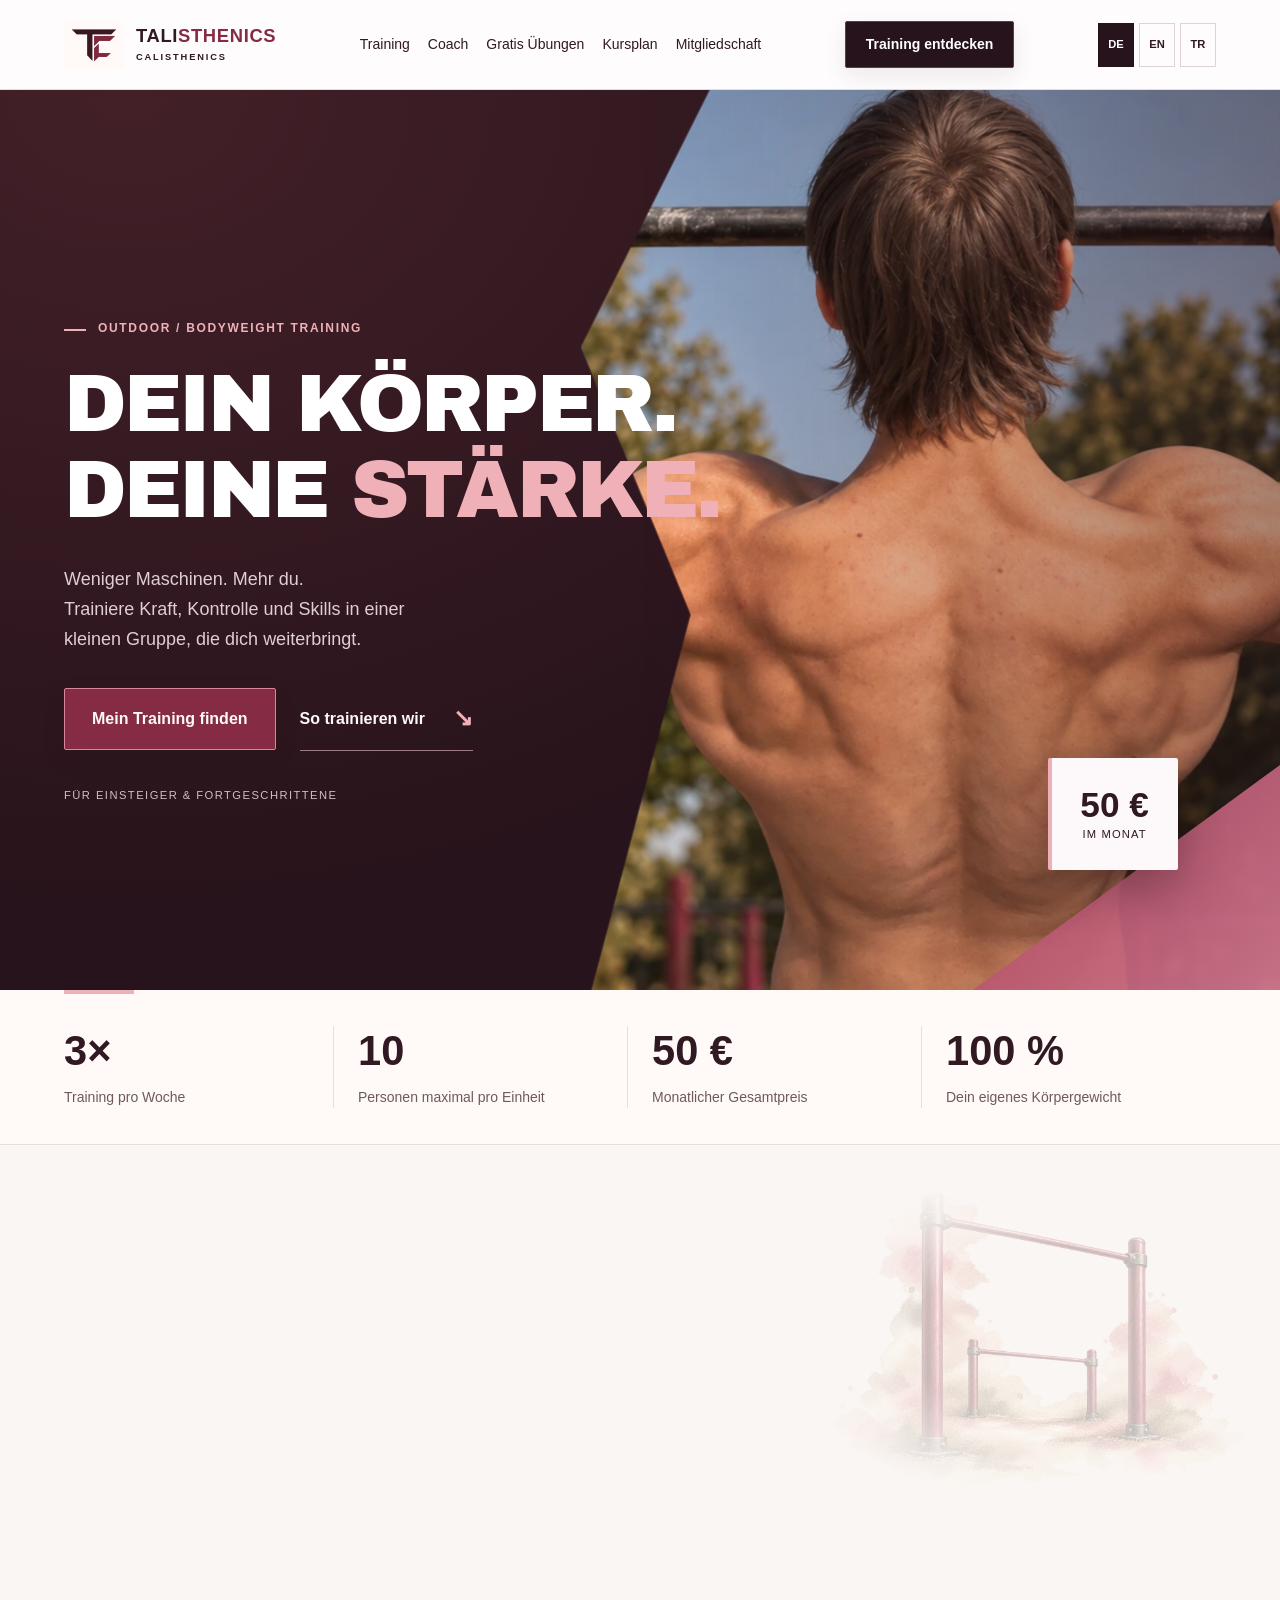
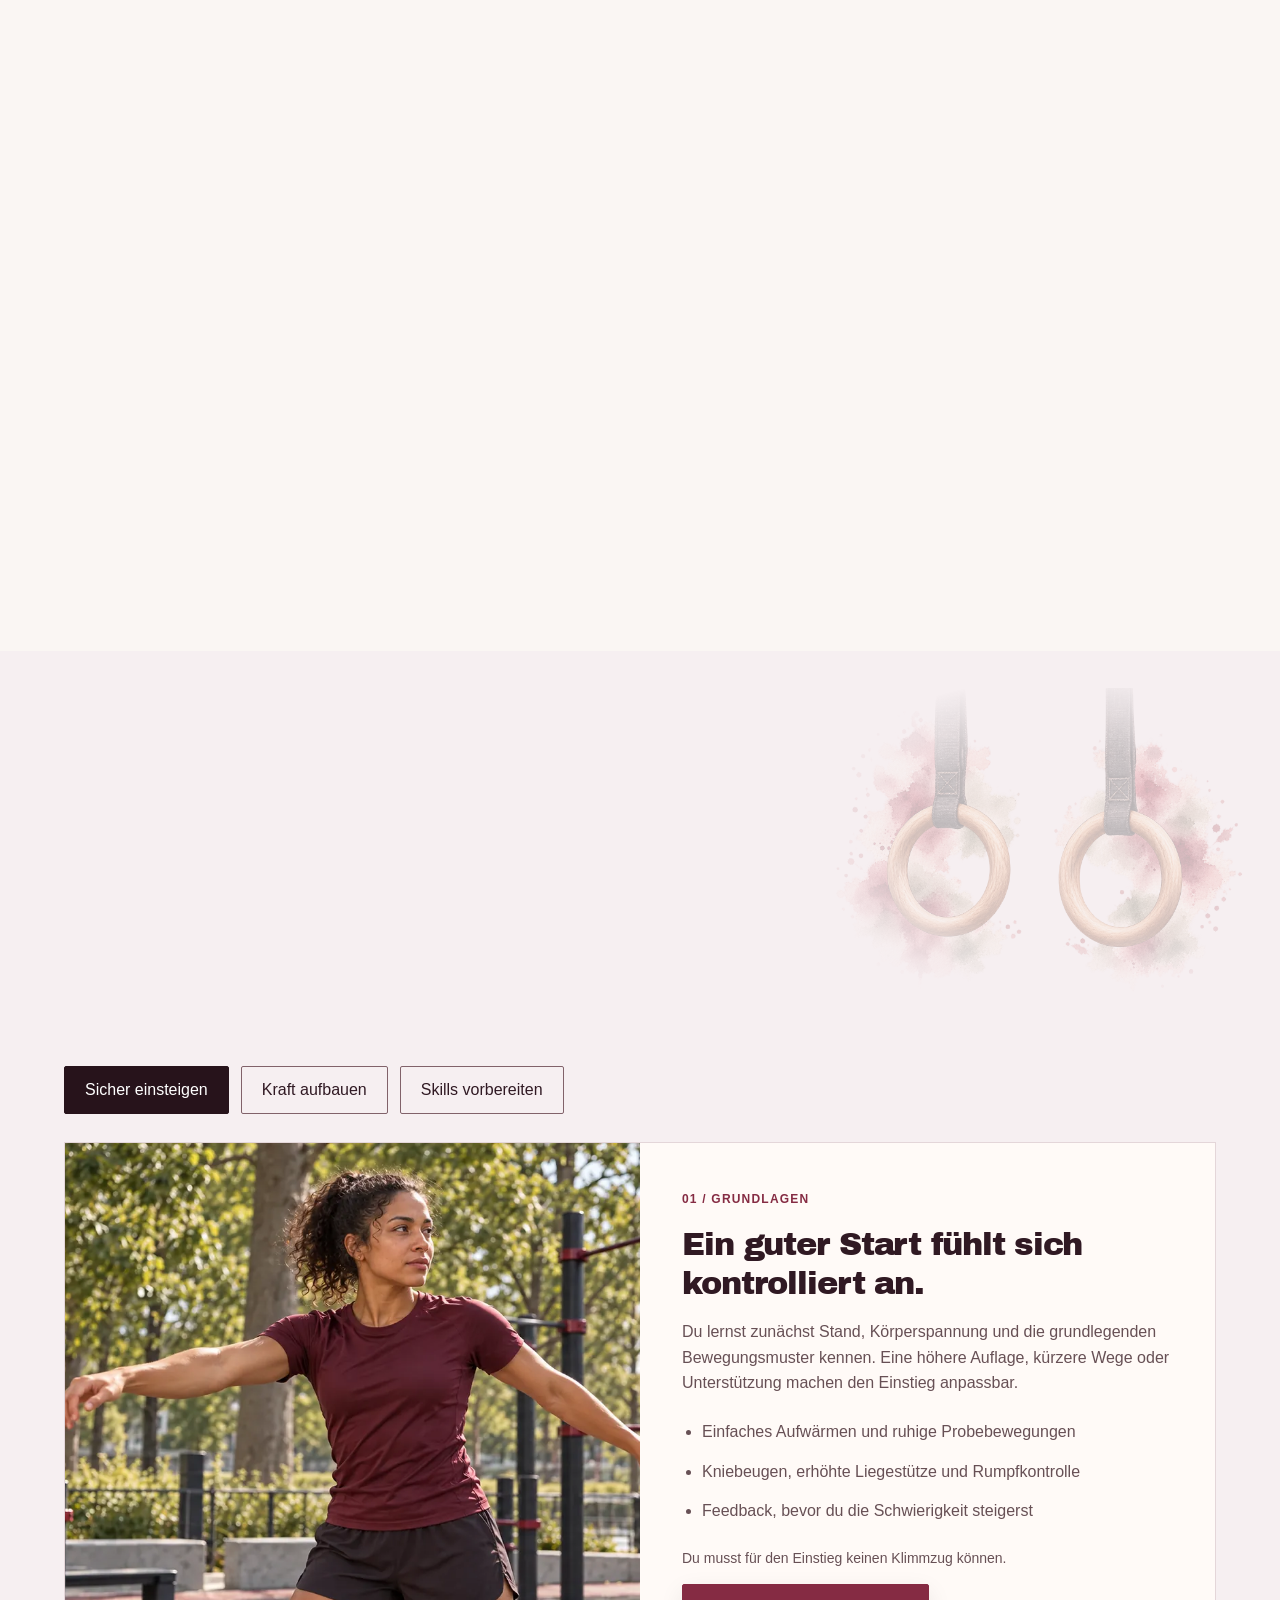
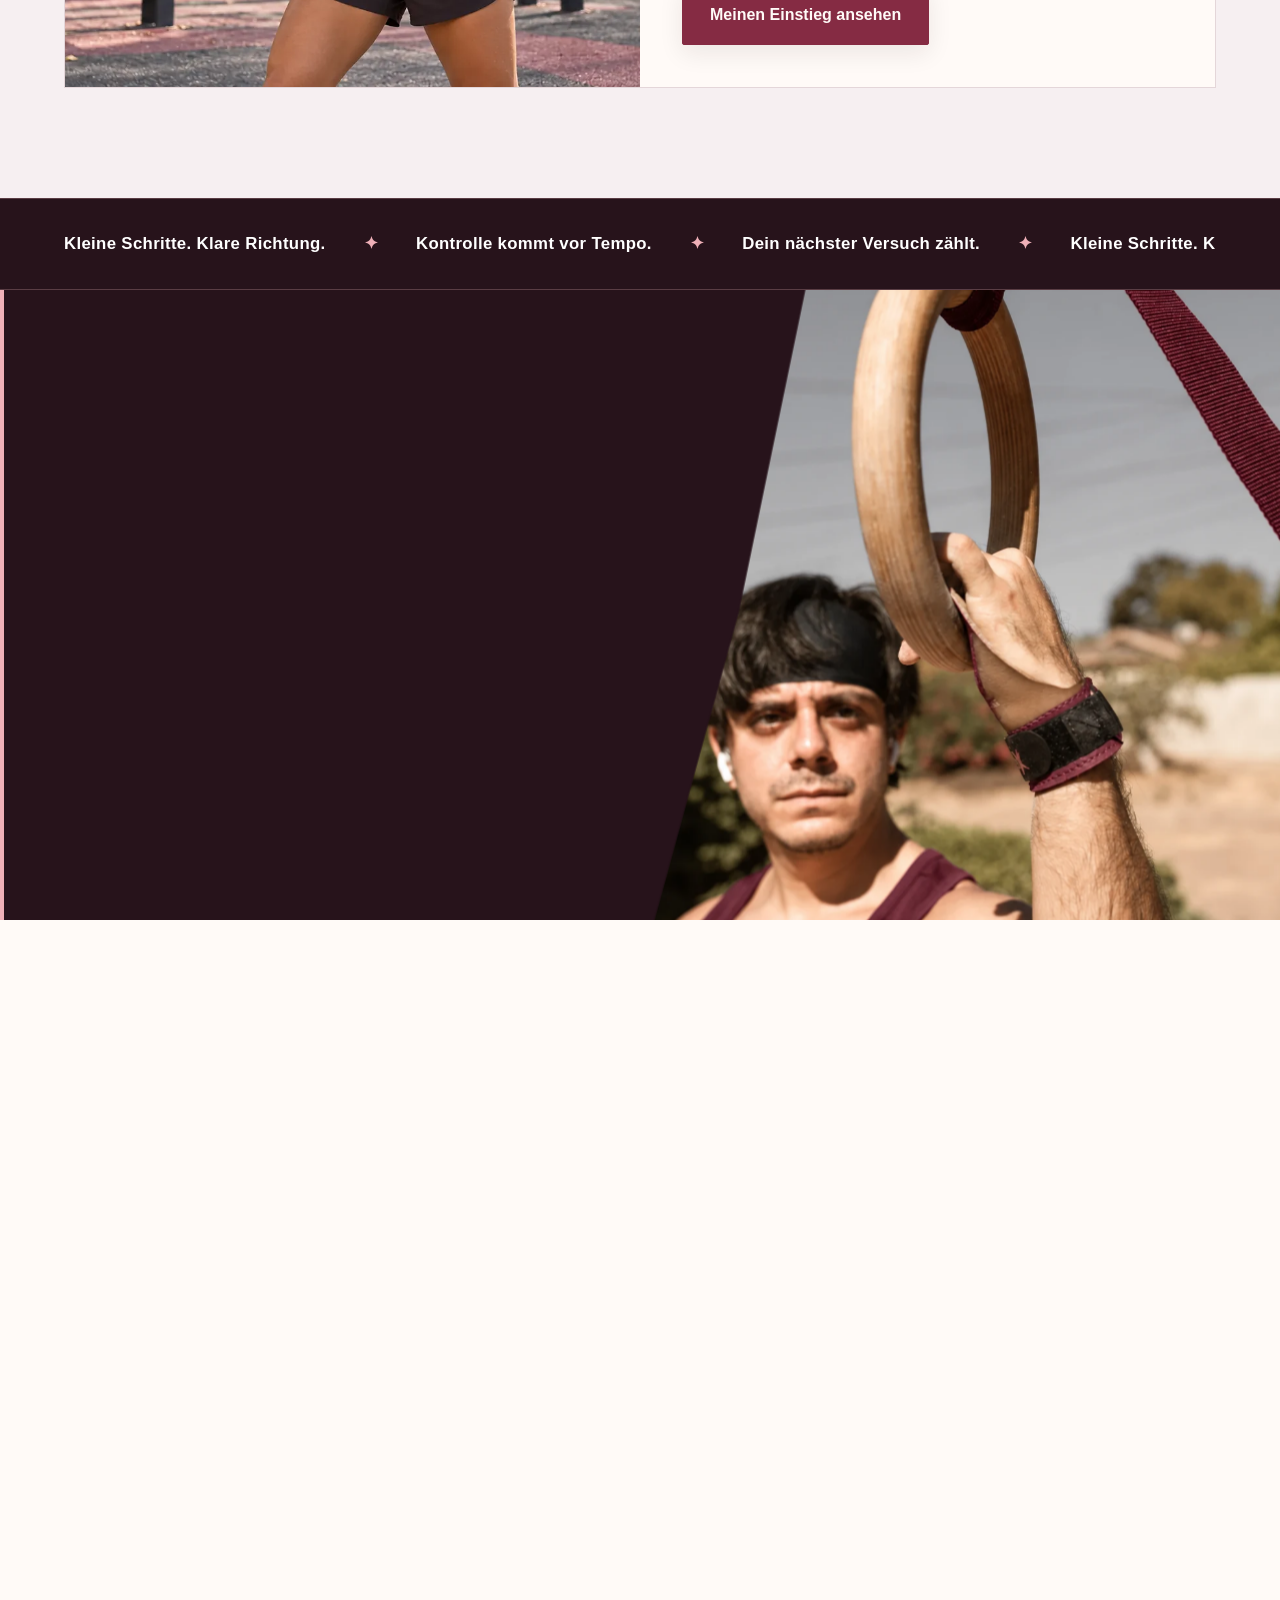
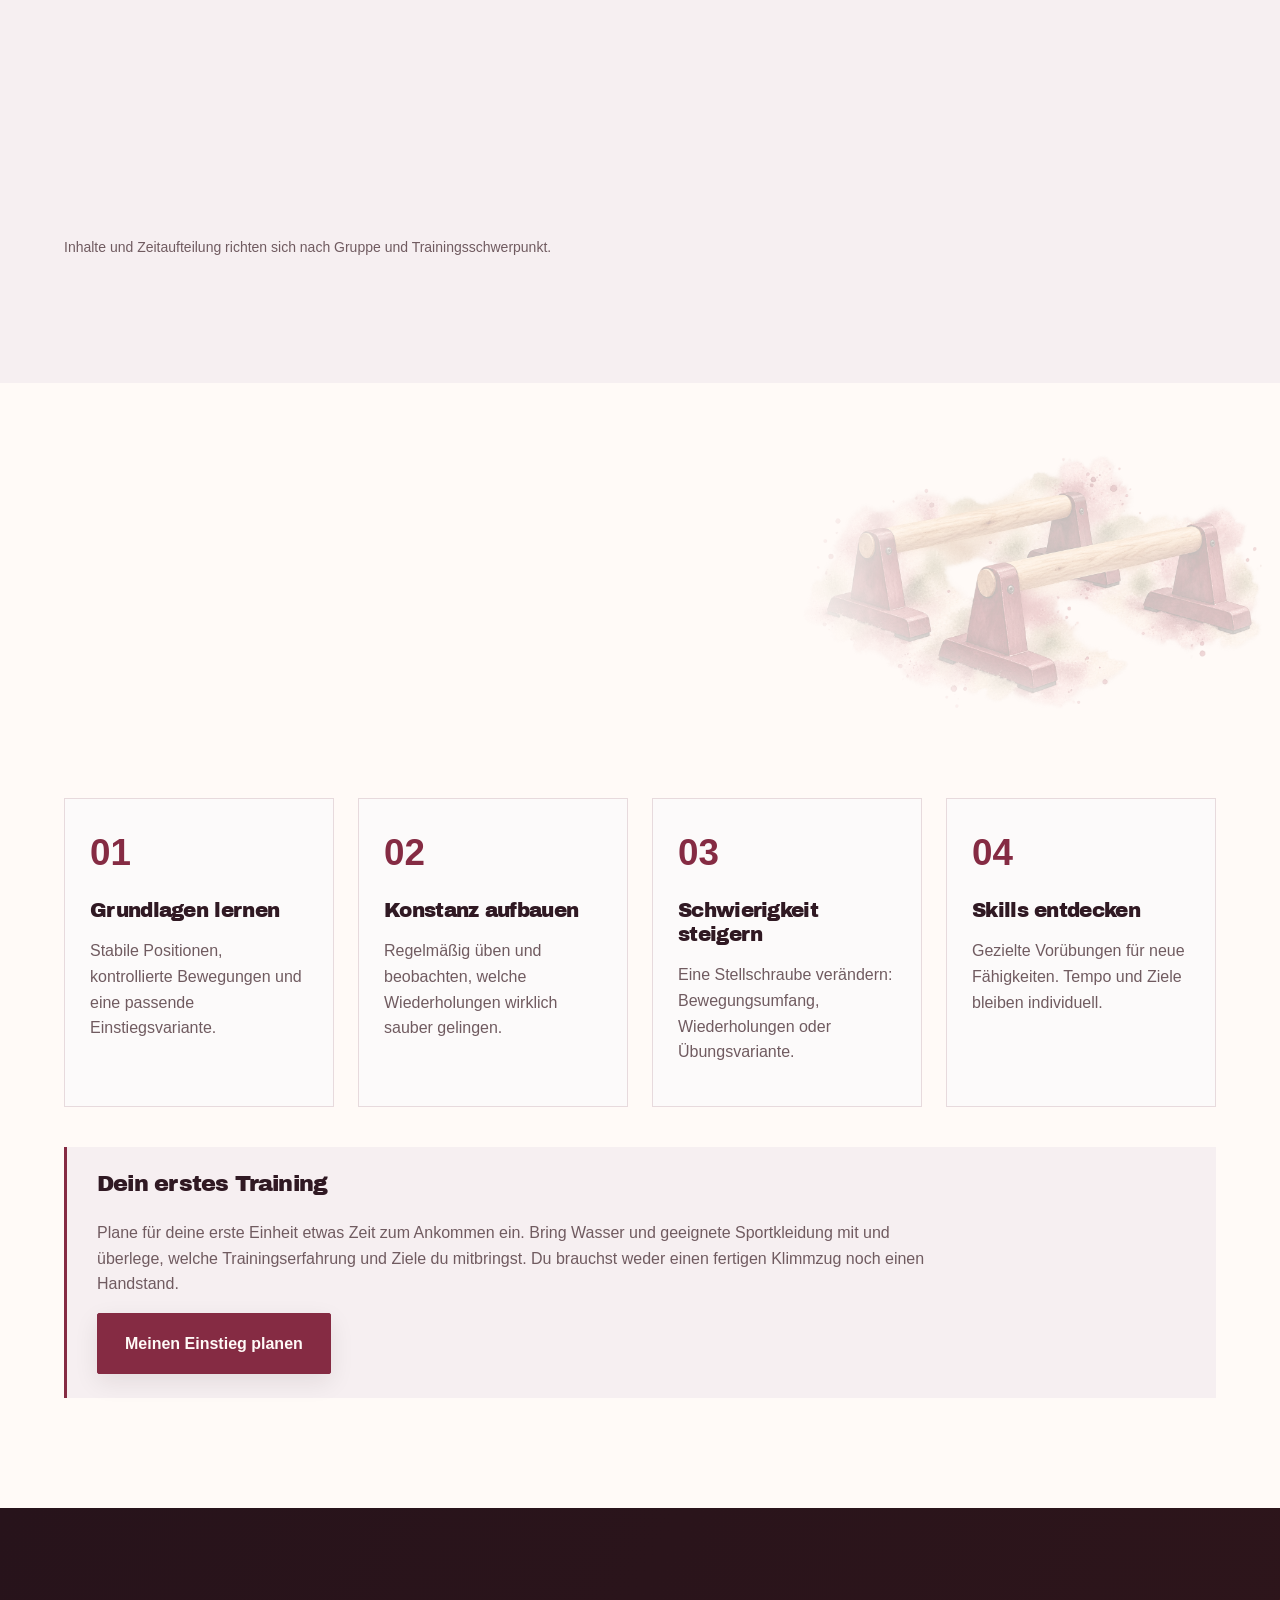
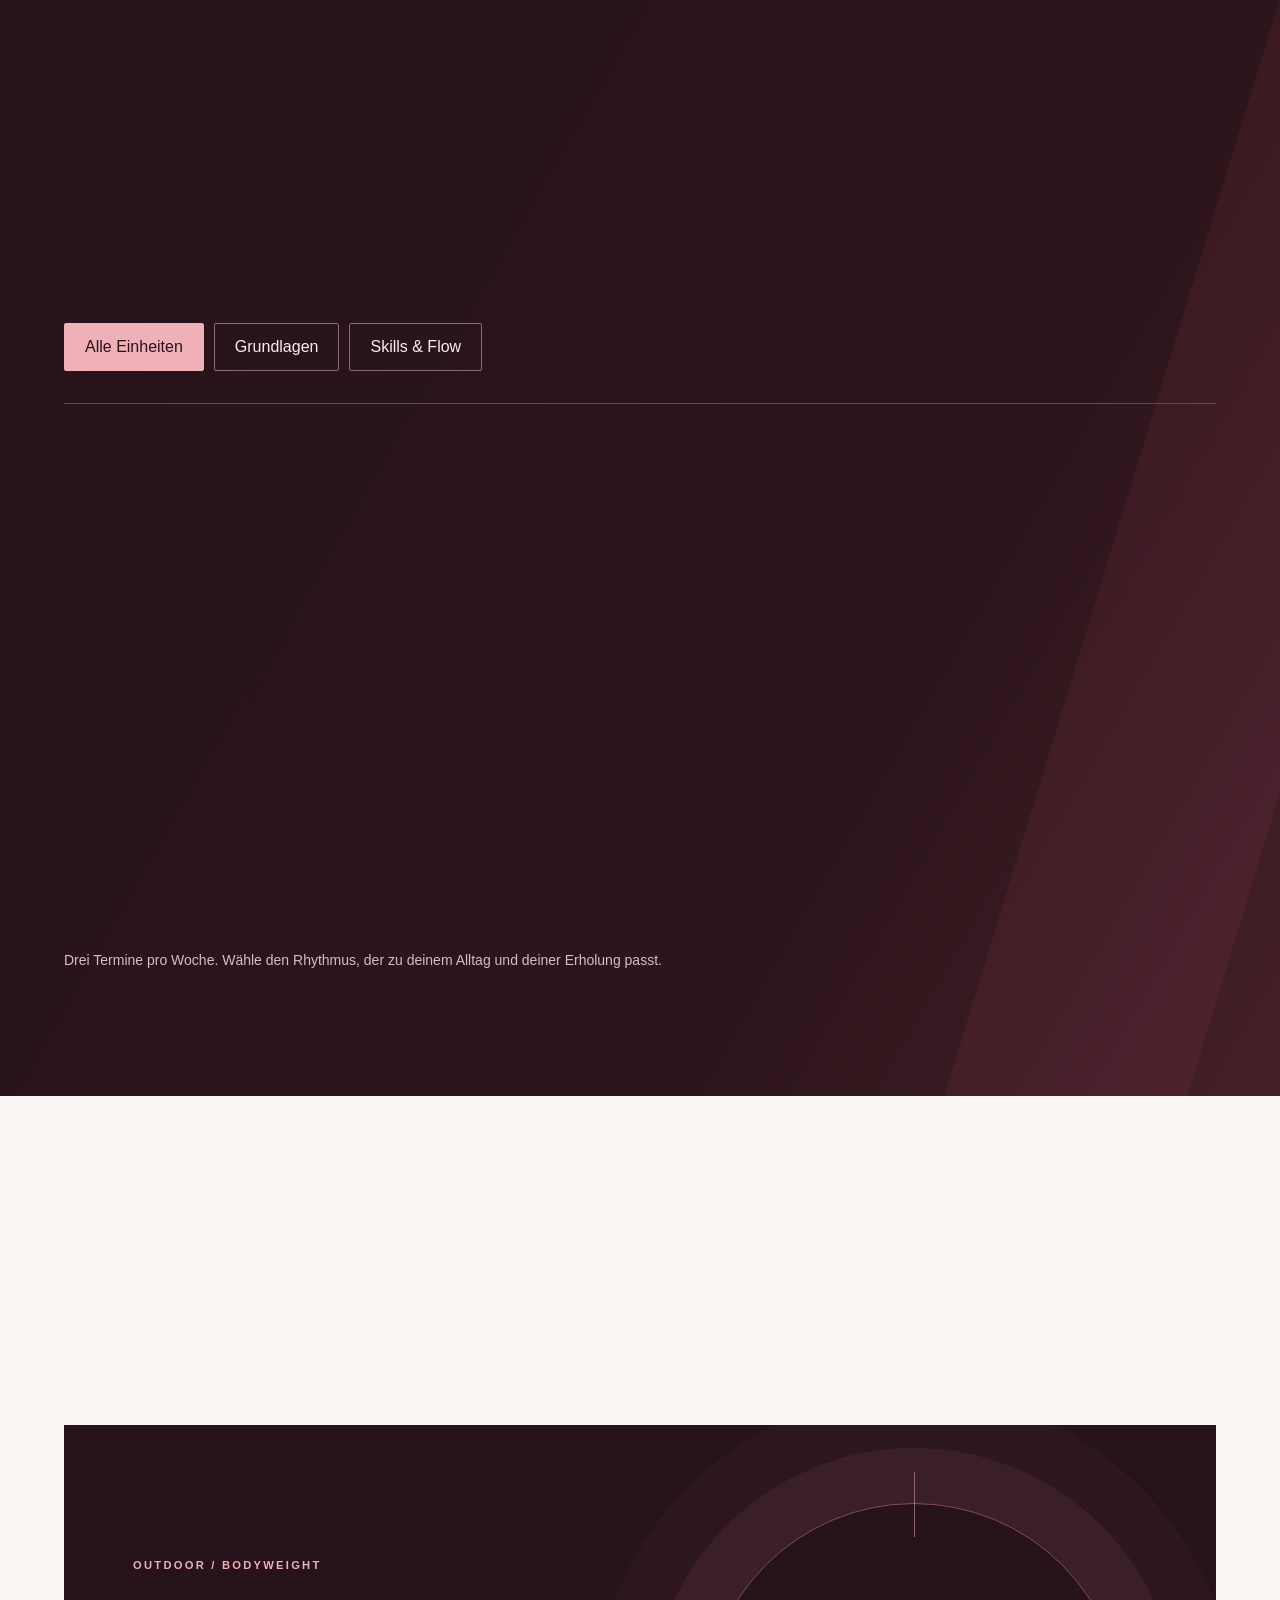
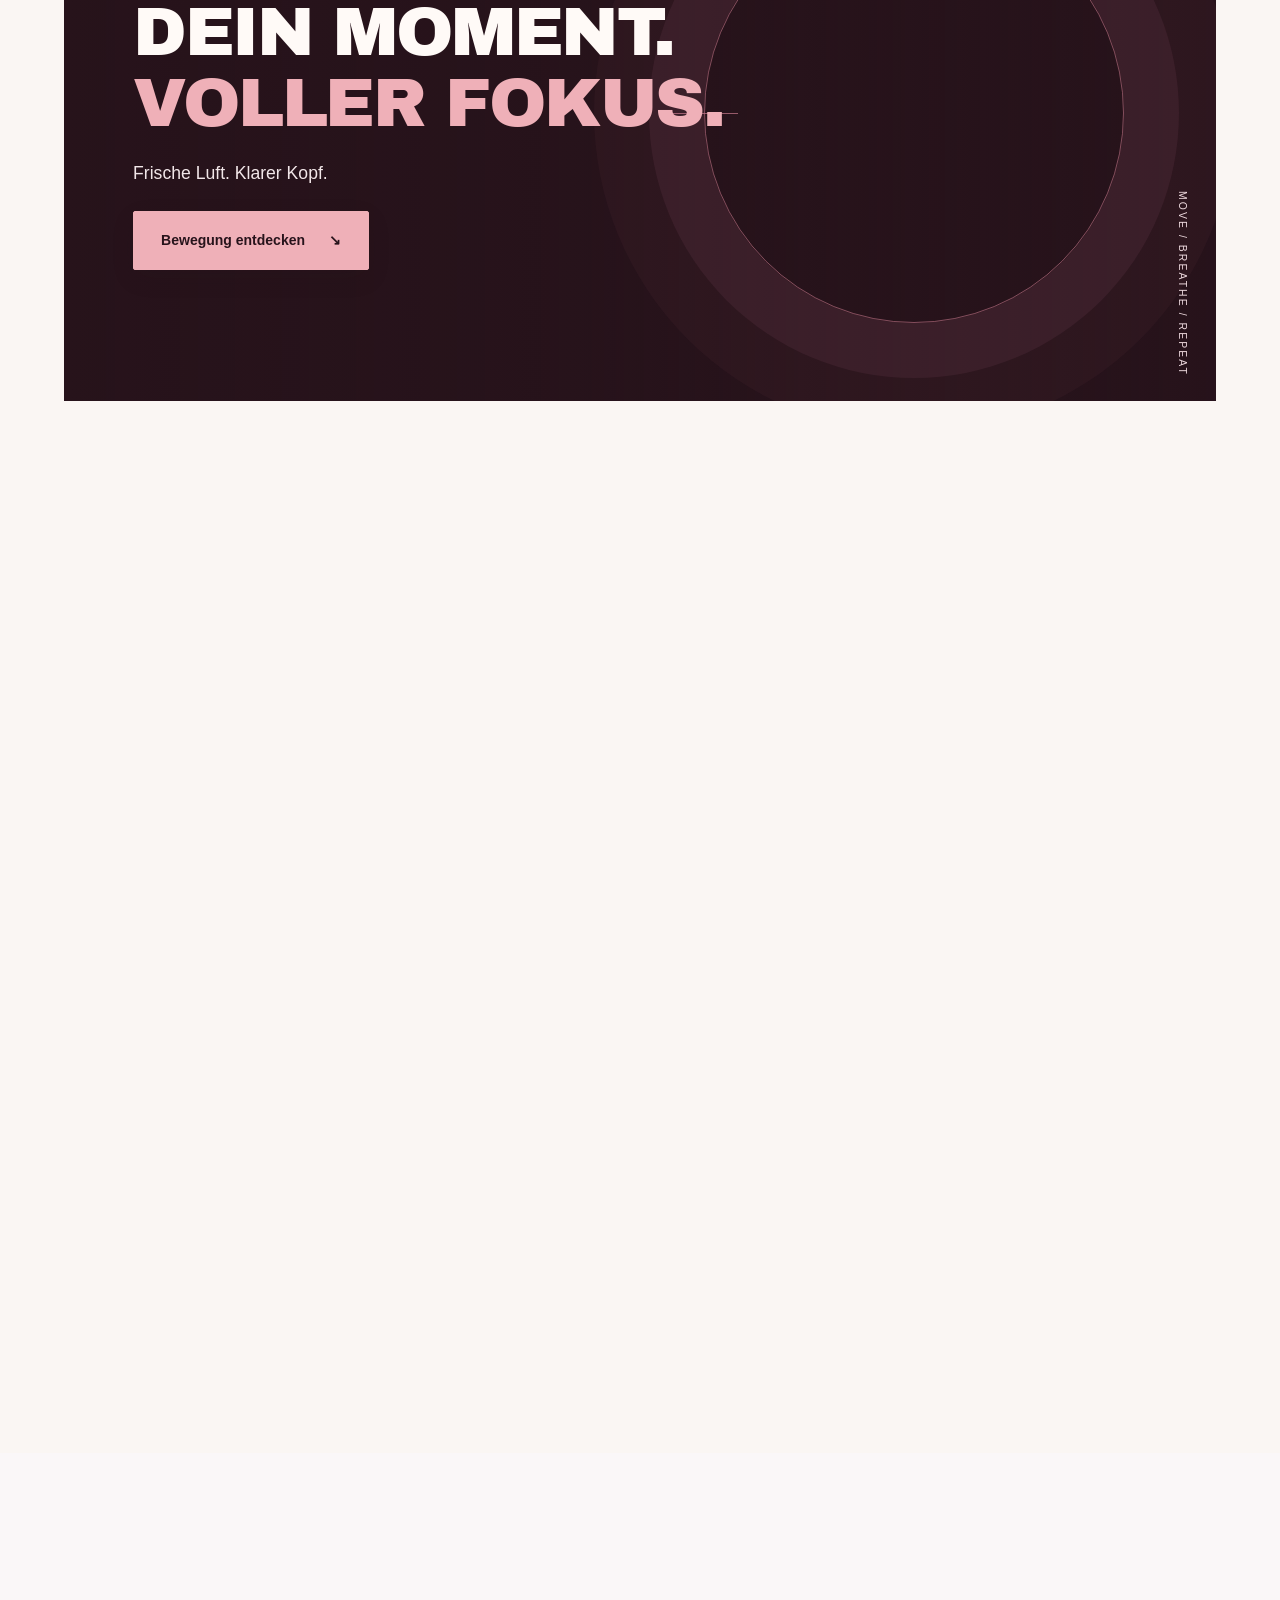
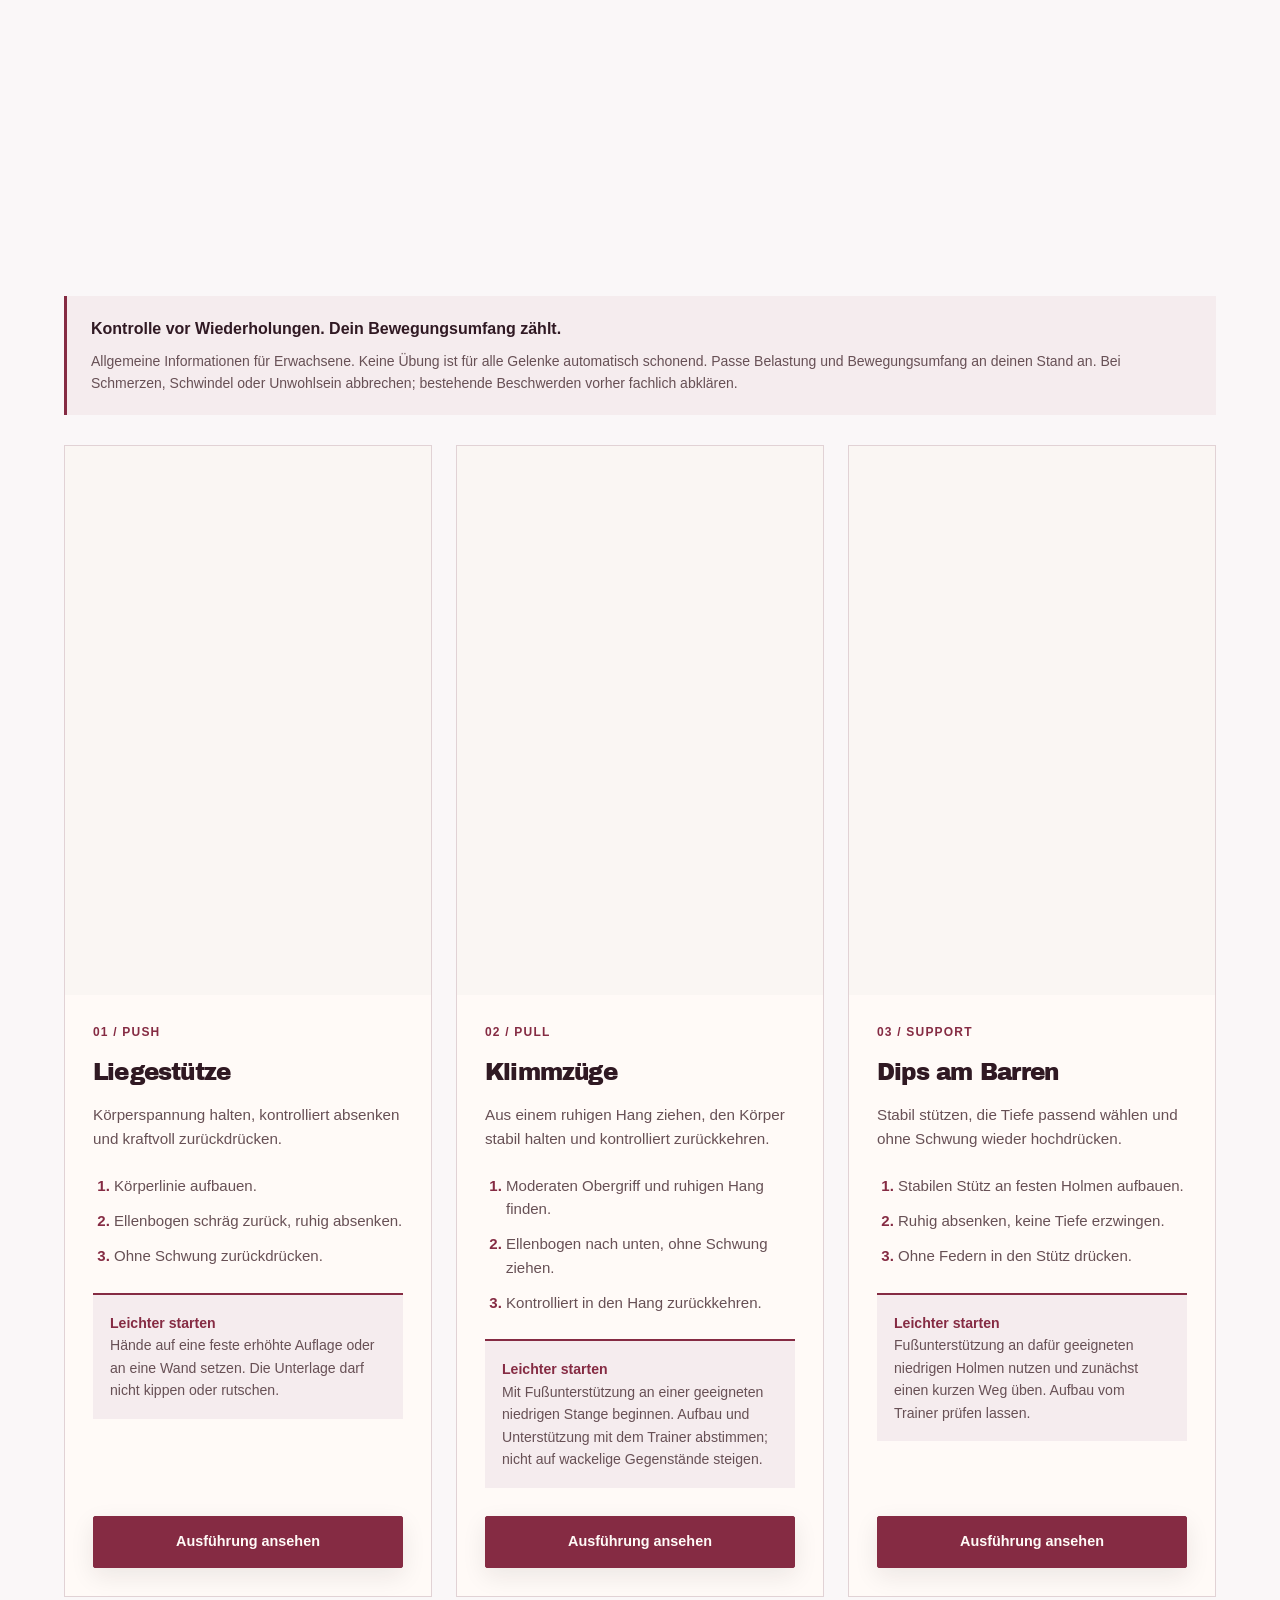
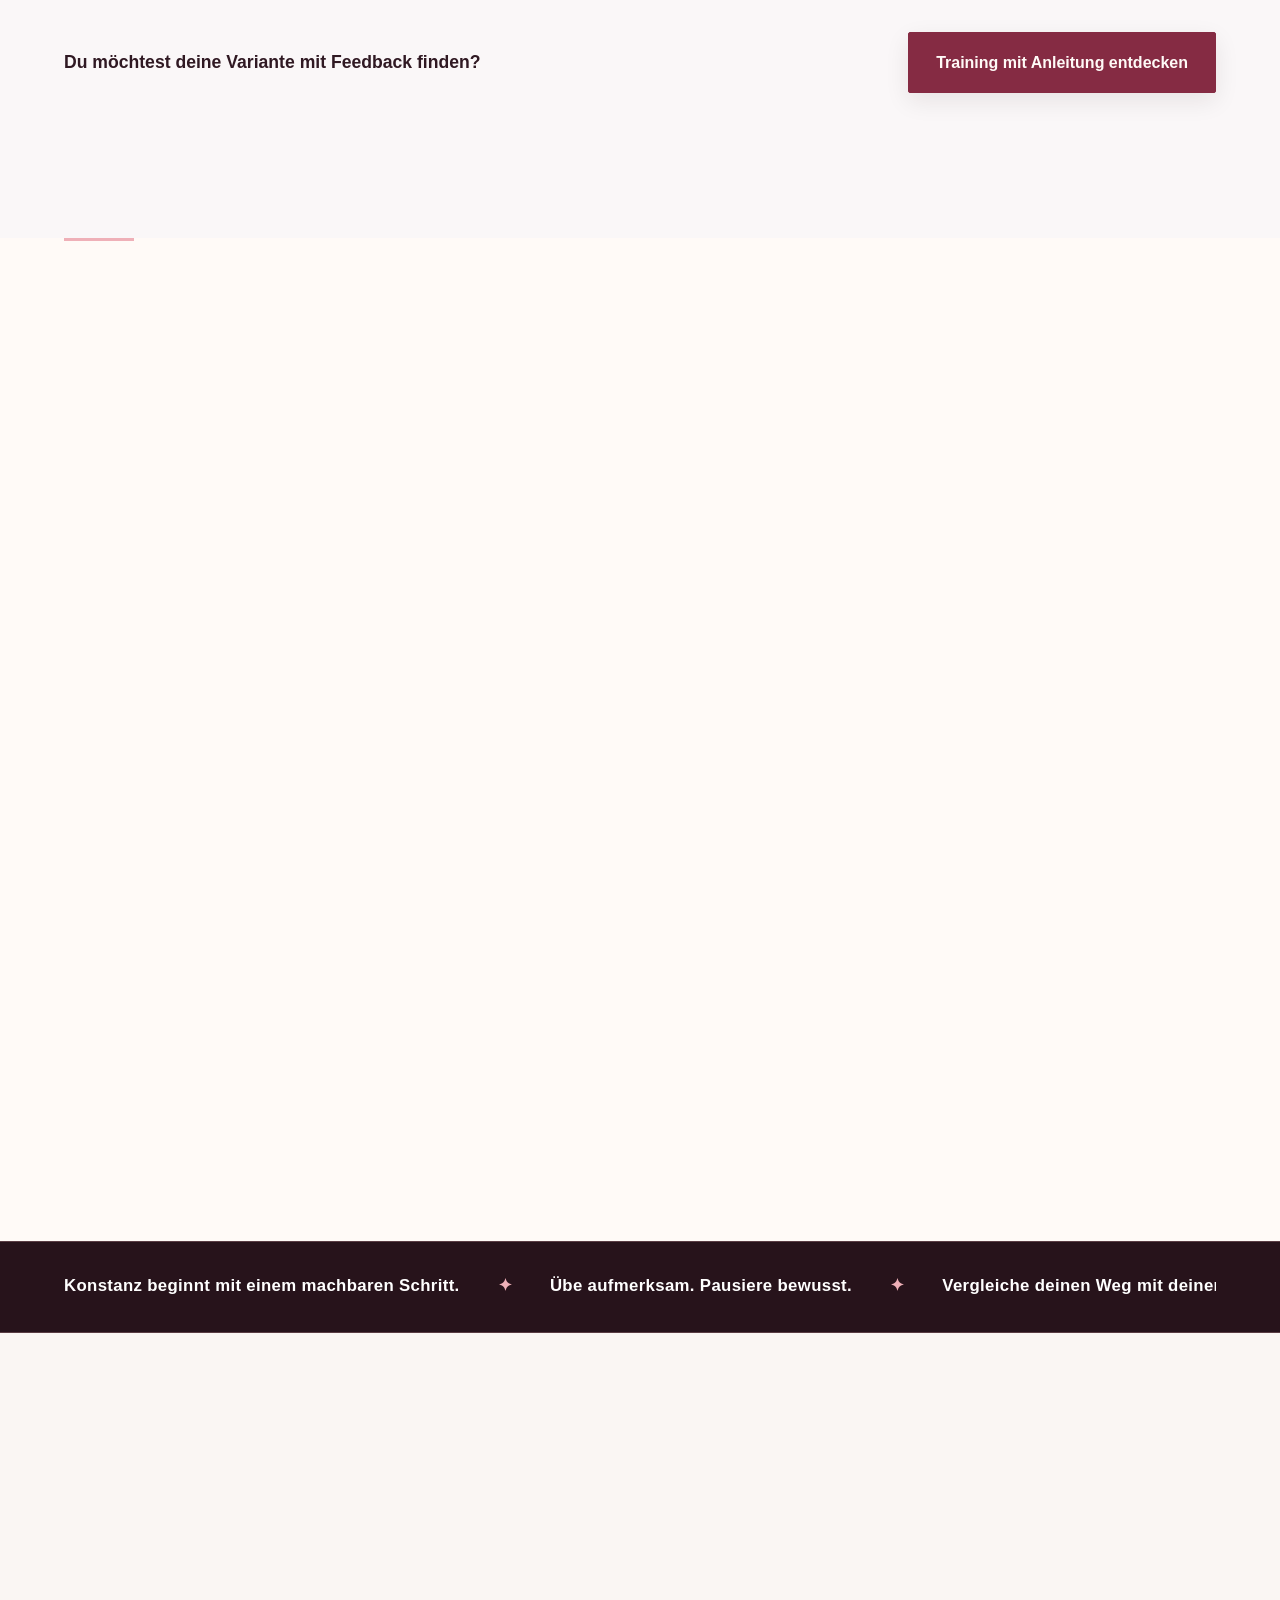
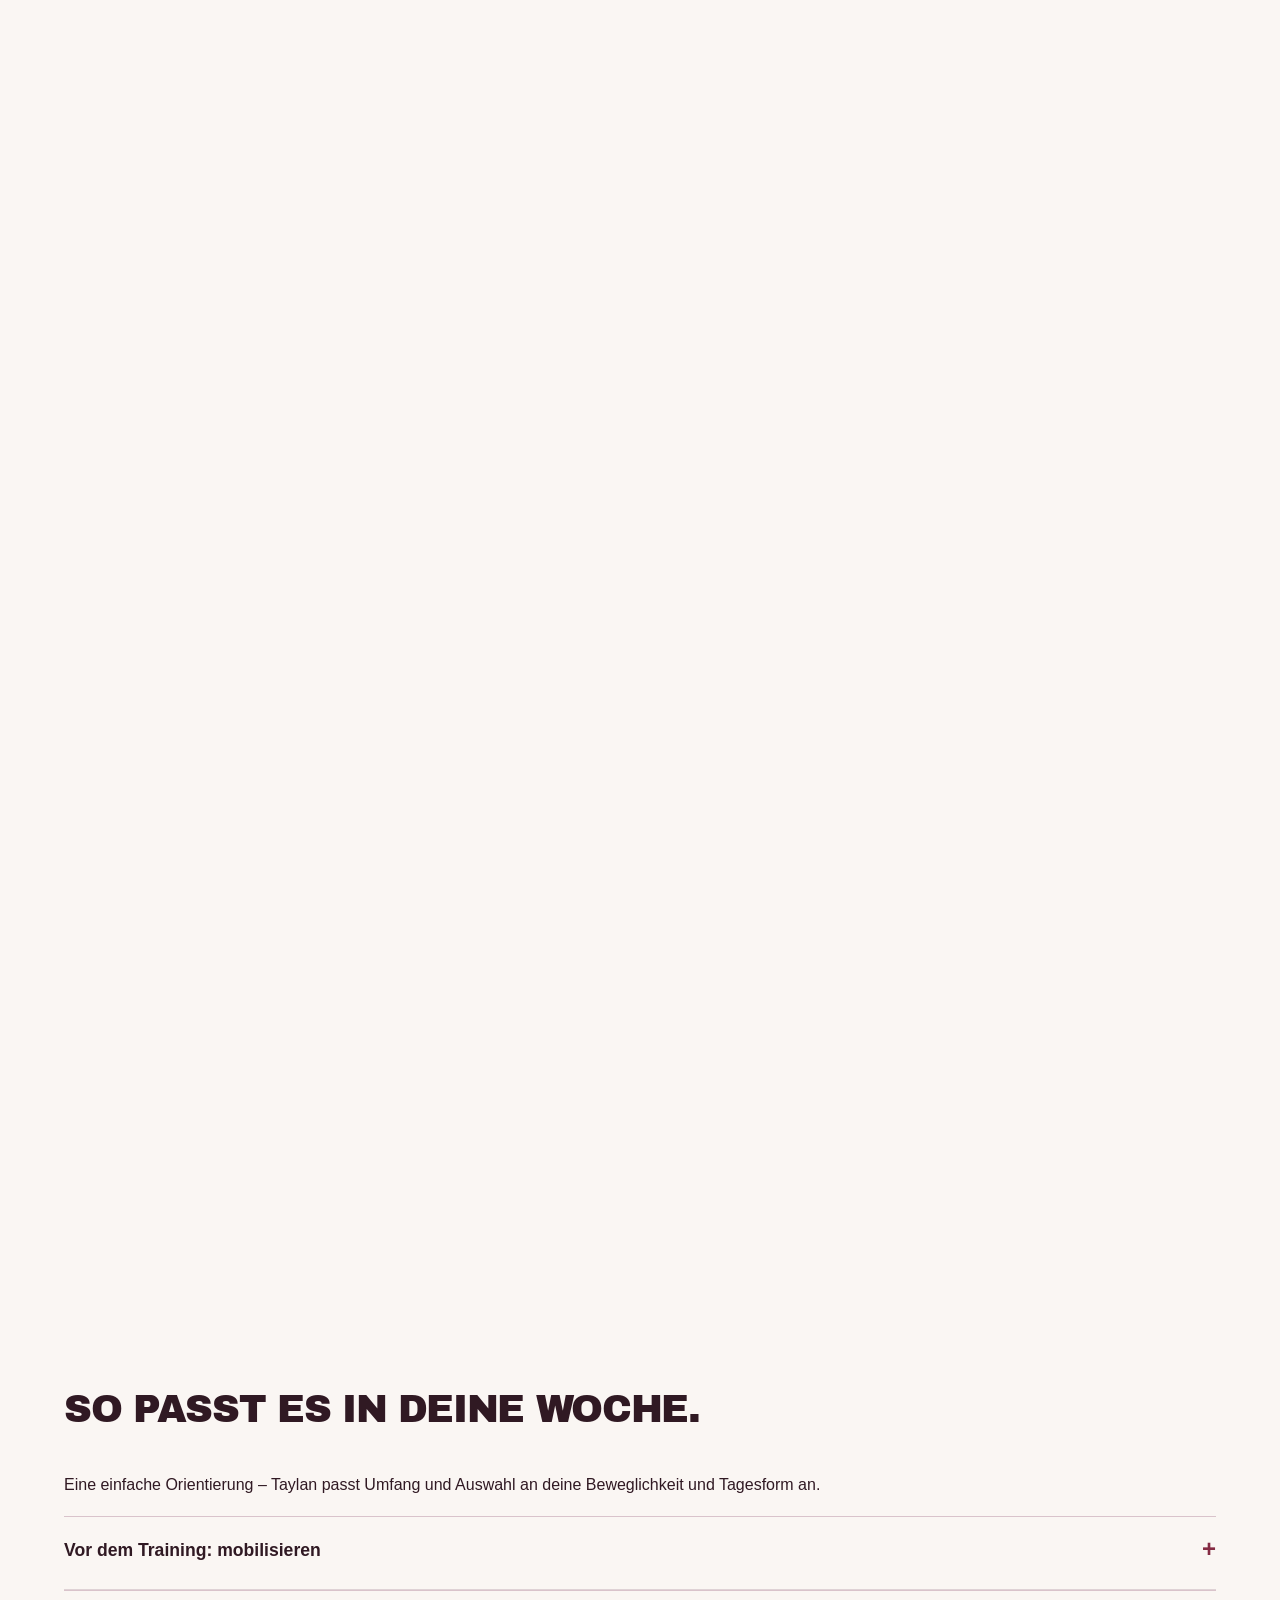
==== commit 7de5ef46: "Remove flowers from watercolor equipment and add matching FAQ illustration" ====
--- a/index.html
+++ b/index.html
@@ -5,7 +5,7 @@
 <meta name="robots" content="noindex,nofollow"><meta name="description" content="Calisthenics in kleinen Gruppen. Dreimal pro Woche trainieren, 50 € im Monat, maximal zehn Personen pro Einheit.">
 <meta name="theme-color" content="#27131b"><meta name="referrer" content="strict-origin-when-cross-origin">
 <meta http-equiv="Content-Security-Policy" content="default-src 'self'; script-src 'self'; style-src 'self'; img-src 'self' data:; font-src 'self'; connect-src 'none'; object-src 'none'; base-uri 'none'; form-action 'none'; upgrade-insecure-requests">
-<title>TALISTHENICS — Dein Körper. Deine Stärke.</title><link rel="stylesheet" href="style-avatar20b.css?v=7"><link rel="stylesheet" href="style-headings-watercolor33.css?v=1"><script src="app-core17.js" defer></script>
+<title>TALISTHENICS — Dein Körper. Deine Stärke.</title><link rel="stylesheet" href="style-avatar20b.css?v=7"><link rel="stylesheet" href="style-headings-watercolor34.css?v=1"><script src="app-core17.js" defer></script>
 <link rel="alternate" hreflang="de" href="https://o-some.github.io/testkunde/index.html"><link rel="alternate" hreflang="en" href="https://o-some.github.io/testkunde/en/index.html"><link rel="alternate" hreflang="tr" href="https://o-some.github.io/testkunde/tr/index.html"><link rel="canonical" href="https://o-some.github.io/testkunde/index.html"><link rel="icon" href="assets/talisthenics-tc-brand19.webp" type="image/webp"></head>
 <body>
 <a class="skip" href="#main">Zum Inhalt springen</a>
@@ -28,7 +28,7 @@
 <section class="section exercise-section" id="uebungen"><div class="section-head reveal"><p class="eyebrow">TALISTHENICS / PUSH · PULL · SUPPORT</p><h2>DREI BASICS.<br><em>SAUBER AUSGEFÜHRT.</em></h2><p>Liegestütze, Klimmzüge und Dips: drei grundlegende Bewegungen, jeweils mit Bildfolge, Technikhinweisen und einer leichteren Variante. Die ausführliche Anleitung öffnet direkt hier – ohne Anmeldung.</p></div><div class="exercise-safety"><strong>Kontrolle vor Wiederholungen. Dein Bewegungsumfang zählt.</strong><p>Allgemeine Informationen für Erwachsene. Keine Übung ist für alle Gelenke automatisch schonend. Passe Belastung und Bewegungsumfang an deinen Stand an. Bei Schmerzen, Schwindel oder Unwohlsein abbrechen; bestehende Beschwerden vorher fachlich abklären.</p></div><div class="exercise-card-grid exercise-core-grid"><article class="exercise-tile"><img src="assets/guide-pushup-core17.webp" alt="Drei Phasen eines Liegestützes am Boden: gestreckter Stütz, kontrolliertes Absenken und Rückkehr in den Stütz." loading="lazy" width="1024" height="1536"><div><span class="tag">01 / PUSH</span><h3>Liegestütze</h3><p class="exercise-description">Körperspannung halten, kontrolliert absenken und kraftvoll zurückdrücken.</p><ol class="exercise-card-cues"><li>Körperlinie aufbauen.</li><li>Ellenbogen schräg zurück, ruhig absenken.</li><li>Ohne Schwung zurückdrücken.</li></ol><p class="exercise-card-easier"><strong>Leichter starten</strong><br>Hände auf eine feste erhöhte Auflage oder an eine Wand setzen. Die Unterlage darf nicht kippen oder rutschen.</p><button class="button" data-exercise="exercise-1" aria-haspopup="dialog">Ausführung ansehen<span class="sr-only">: Liegestütze</span></button></div></article><article class="exercise-tile"><img src="assets/guide-pullup-core17.webp" alt="Drei Phasen eines Klimmzugs im moderaten Obergriff: gestreckter Hang, obere Zugposition und kontrollierte Rückkehr." loading="lazy" width="1024" height="1536"><div><span class="tag">02 / PULL</span><h3>Klimmzüge</h3><p class="exercise-description">Aus einem ruhigen Hang ziehen, den Körper stabil halten und kontrolliert zurückkehren.</p><ol class="exercise-card-cues"><li>Moderaten Obergriff und ruhigen Hang finden.</li><li>Ellenbogen nach unten, ohne Schwung ziehen.</li><li>Kontrolliert in den Hang zurückkehren.</li></ol><p class="exercise-card-easier"><strong>Leichter starten</strong><br>Mit Fußunterstützung an einer geeigneten niedrigen Stange beginnen. Aufbau und Unterstützung mit dem Trainer abstimmen; nicht auf wackelige Gegenstände steigen.</p><button class="button" data-exercise="exercise-2" aria-haspopup="dialog">Ausführung ansehen<span class="sr-only">: Klimmzüge</span></button></div></article><article class="exercise-tile"><img src="assets/guide-dip-core17.webp" alt="Drei Phasen eines Dips an festen parallelen Holmen: oberer Stütz, moderate Absenkung und Rückkehr in den Stütz." loading="lazy" width="1024" height="1536"><div><span class="tag">03 / SUPPORT</span><h3>Dips am Barren</h3><p class="exercise-description">Stabil stützen, die Tiefe passend wählen und ohne Schwung wieder hochdrücken.</p><ol class="exercise-card-cues"><li>Stabilen Stütz an festen Holmen aufbauen.</li><li>Ruhig absenken, keine Tiefe erzwingen.</li><li>Ohne Federn in den Stütz drücken.</li></ol><p class="exercise-card-easier"><strong>Leichter starten</strong><br>Fußunterstützung an dafür geeigneten niedrigen Holmen nutzen und zunächst einen kurzen Weg üben. Aufbau vom Trainer prüfen lassen.</p><button class="button" data-exercise="exercise-3" aria-haspopup="dialog">Ausführung ansehen<span class="sr-only">: Dips am Barren</span></button></div></article></div><div class="exercise-next"><p>Du möchtest deine Variante mit Feedback finden?</p><button class="button primary" data-open="booking">Training mit Anleitung entdecken</button></div></section><section class="pricing section" id="preis"><div class="reveal"><p class="eyebrow">05 / DEINE MITGLIEDSCHAFT</p><h2>GROSSER SCHRITT.<br><em>KLARER PREIS.</em></h2><p>Ein Angebot, das in deinen Alltag passt. Persönlich angeleitetes Gruppentraining mit Platz für deinen Fortschritt.</p><img class="price-image" src="assets/trainer-pricing-bordeaux21.webp" alt="Trainer am Calisthenics-Gerüst mit bordeauxfarbenen Holmen." loading="lazy" width="1536" height="1024"></div><article class="price-card reveal"><span class="tag">TALISTHENICS</span><div class="price">50 <span>€</span></div><p class="price-period">pro Person / Monat · Gesamtpreis</p><ul><li>Drei angeleitete Einheiten pro Woche</li><li>Maximal zehn Personen gleichzeitig</li><li>Übungsvarianten für dein Trainingslevel</li><li>Kraft, Skills und Mobility</li><li>Feedback zur Ausführung</li></ul><button class="button" data-book>Meinen Einstieg planen</button><p class="fine">Plane deinen Einstieg mit einem Termin und deinem Trainingslevel.</p></article></section>
 <aside class="wisdom-band" aria-label="Trainingsgedanken"><div class="wisdom-window"><div class="wisdom-track" id="wisdom-2"><div class="wisdom-line"><span>Konstanz beginnt mit einem machbaren Schritt.</span><span aria-hidden="true">✦</span><span>Übe aufmerksam. Pausiere bewusst.</span><span aria-hidden="true">✦</span><span>Vergleiche deinen Weg mit deinem eigenen Anfang.</span><span aria-hidden="true">✦</span></div><div class="wisdom-line" aria-hidden="true"><span>Konstanz beginnt mit einem machbaren Schritt.</span><span aria-hidden="true">✦</span><span>Übe aufmerksam. Pausiere bewusst.</span><span aria-hidden="true">✦</span><span>Vergleiche deinen Weg mit deinem eigenen Anfang.</span><span aria-hidden="true">✦</span></div></div></div><button class="wisdom-toggle sr-only" aria-controls="wisdom-2" aria-pressed="false">Lauftext anhalten</button></aside><section class="section training-language mobility-section" id="begriffe"><div class="section-head reveal"><p class="eyebrow">Calisthenics und Dehnbarkeit verstehen</p><h2>BEWEGLICH BLEIBEN.<br><em>BEWUSST REGENERIEREN.</em></h2><p>Kraft braucht Bewegungsfreiheit. Fortschritt braucht Erholung. So verbinden wir kontrollierte Beweglichkeit, passende Belastung und Pausen in deinem Training.</p></div><div class="mobility-grid"><article class="mobility-card reveal"><span class="mobility-num" aria-hidden="true">01</span><h3>Beweglichkeit aufbauen</h3><p>Regelmäßiges Dehnen kann deinen Bewegungsumfang vergrößern. Aktive Mobilität übt zusätzlich, diesen Spielraum selbst zu kontrollieren. Mehr Tiefe ist nur sinnvoll, wenn du sie ohne Ausweichen und Schmerzen nutzen kannst.</p></article><article class="mobility-card reveal"><span class="mobility-num" aria-hidden="true">02</span><h3>Verletzungsrisiken reduzieren</h3><p>Dehnen allein verhindert Verletzungen nicht zuverlässig. Entscheidend sind passende Übungsvarianten, langsam gesteigerte Belastung und saubere Kontrolle. Ein vorbereitendes Aufwärmen gehört dazu; es ist keine Garantie gegen Verletzungen.</p></article><article class="mobility-card reveal"><span class="mobility-num" aria-hidden="true">03</span><h3>Erholung ernst nehmen</h3><p>Sanftes Dehnen kann ein angenehmer Abschluss sein. Eine schnellere Kraftregeneration oder weniger Muskelkater ist dadurch nicht überzeugend belegt. Plane ausreichend Schlaf, Essen, Trinken und Erholung zwischen fordernden Einheiten ein.</p></article></div><div class="adaptation-panel reveal"><p class="eyebrow">Superkompensation · einfach erklärt</p><h3>DER REIZ IST DER ANFANG.<br><em>DIE PAUSE GEHÖRT DAZU.</em></h3><p class="adaptation-intro">Nach einer fordernden Einheit bist du zunächst ermüdet. Mit Erholung kann dein Körper auf wiederholte, passende Trainingsreize reagieren und leistungsfähiger werden. Dieses Zusammenspiel beschreibt das vereinfachte Modell der Superkompensation.</p><ol class="adaptation-stages"><li><span aria-hidden="true">01</span><h4>Trainingsreiz</h4><p>Eine Herausforderung, die zu deinem aktuellen Können passt.</p></li><li><span aria-hidden="true">02</span><h4>Ermüdung</h4><p>Die Leistung kann vorübergehend sinken. Noch härter ist jetzt nicht automatisch besser.</p></li><li><span aria-hidden="true">03</span><h4>Erholung</h4><p>Belastung dosieren, schlafen und Energie zuführen.</p></li><li><span aria-hidden="true">04</span><h4>Anpassung</h4><p>Über mehrere Einheiten kannst du belastbarer werden und den nächsten Reiz passend steigern.</p></li></ol><p class="adaptation-limit">Ein Denkmodell, keine Stoppuhr: Muskeln, Sehnen und Nervensystem passen sich unterschiedlich an. Es gibt kein universelles 48-Stunden-Fenster und keinen garantierten Leistungssprung nach jeder Einheit.</p></div><div class="mobility-practice"><h3>SO PASST ES IN DEINE WOCHE.</h3><p>Eine einfache Orientierung – Taylan passt Umfang und Auswahl an deine Beweglichkeit und Tagesform an.</p><details class="mobility-routine"><summary>Vor dem Training: mobilisieren</summary><p>Beginne mit leichtem Gehen oder lockerem Bewegen. Mobilisiere dann Handgelenke und Schultern kontrolliert in kleinen Kreisen und schmerzfreien Bewegungen. Teste die erste Kraftübung mit einer deutlich leichteren Variante, bevor du die Belastung steigerst. Lange, intensive Dehnphasen sind kein Ersatz für dieses Aufwärmen.</p></details><details class="mobility-routine"><summary>Separat oder danach: sanft dehnen</summary><p>Für die Brust: Unterarm an eine stabile Wand legen, den Körper langsam wegdrehen und die Schulter entspannt halten. Für die Wade: mit Händen an der Wand einen Fuß zurücksetzen und die Ferse am Boden lassen. Halte bei leichtem Zug kurz inne, atme ruhig und löse langsam. Nicht wippen, nicht in Gelenkschmerz drücken. Beidseitig nur so weit, wie es angenehm bleibt.</p></details><details class="mobility-routine"><summary>Zwischen Einheiten: Erholung prüfen</summary><p>Plane zwischen stark fordernden Belastungen derselben Muskelgruppen leichtere Tage oder Pausen. Bei drei Wochenterminen muss nicht jede Einheit maximal sein. Prüfe im Aufwärmen: Ist die Bewegung kontrolliert? Fühlt sich die leichte Variante normal an? Bei deutlichem Leistungsabfall reduziere den Umfang; bei stechendem Schmerz stoppe und lass Beschwerden fachlich abklären.</p></details></div><details class="exercise-evidence mobility-evidence"><summary>Wissenschaftliche Einordnung</summary><p>Die Studien stützen Beweglichkeitszuwächse durch regelmäßiges Dehnen. Für Dehnen allein zeigen sie keine zuverlässige Verletzungsprävention oder beschleunigte Erholung. Viele untersuchte Sportarten unterscheiden sich von Calisthenics. Die Routine ist eine praktische Orientierung, keine individuelle Therapie.</p><ul><li><a href="https://pubmed.ncbi.nlm.nih.gov/37301370/" rel="noreferrer">Dehnen und Bewegungsumfang</a></li><li><a href="https://pubmed.ncbi.nlm.nih.gov/24100287/" rel="noreferrer">Verletzungsprävention</a></li><li><a href="https://pubmed.ncbi.nlm.nih.gov/34025459/" rel="noreferrer">Dehnen und Regeneration</a></li><li><a href="https://pubmed.ncbi.nlm.nih.gov/32813181/" rel="noreferrer">Belastung nach Tagesform</a></li></ul></details></section><section class="section training-journal"><div class="reveal"><p class="eyebrow">DEIN TRAININGSBOGEN</p><h2>FORTSCHRITT.<br><em>AUF DEINE ART.</em></h2><p>Halte nach einer Einheit fest, welche Variante du genutzt hast und wie kontrolliert sie sich angefühlt hat. Der Bogen hilft dir, beim nächsten Training an einem konkreten Punkt anzuknüpfen.</p><a class="button" href="assets/trainingsbogen-de.txt" download>Trainingsbogen herunterladen</a><p class="fine">Kostenlose Textvorlage für eigene Notizen. Kein Konto und keine Datenübermittlung an diese Website.</p></div><div class="journal-preview"><span class="tag">DEINE NOTIZEN / DEIN TEMPO</span><h3>Eine Einheit. Ein klarer Eintrag.</h3><ol><li>Datum & Übung</li><li>Verwendete Variante</li><li>Sätze, Wiederholungen oder Haltezeit</li><li>Was fühlte sich stabil an?</li><li>Was möchtest du als Nächstes besprechen?</li></ol></div></section><section class="section starter-month"><div class="section-head reveal"><p class="eyebrow">ORIENTIERUNG / KEIN LEISTUNGSVERSPRECHEN</p><h2>DEIN ERSTER MONAT.<br><em>MIT EINEM ROTEN FADEN.</em></h2><p>Ein klarer Einstieg hilft dir, dranzubleiben. Tempo und nächste Schritte richten sich nach deinem Stand, deiner Teilnahme und deinem Wohlbefinden.</p></div><div class="month-grid"><article class="reveal"><span>WOCHE 01</span><h3>Kennenlernen</h3><p>Ablauf, Geräte und grundlegende Bewegungen erkunden. Geeignete Varianten finden und Fragen stellen.</p><strong>Fokus: sicher starten</strong></article><article class="reveal"><span>WOCHE 02</span><h3>Wiederholen</h3><p>Bekannte Übungen erneut ausprobieren. Gleiche Ausgangspositionen und ein ruhiges Tempo üben.</p><strong>Fokus: Orientierung gewinnen</strong></article><article class="reveal"><span>WOCHE 03</span><h3>Feinjustieren</h3><p>Mit dem Trainer prüfen, ob Umfang oder Variante angepasst werden können. Bei Bedarf bewusst vereinfachen.</p><strong>Fokus: passend dosieren</strong></article><article class="reveal"><span>WOCHE 04</span><h3>Einordnen</h3><p>Notieren, was sich stabiler anfühlt und was du weiter üben möchtest. Den nächsten Schwerpunkt besprechen.</p><strong>Fokus: sinnvoll weitergehen</strong></article></div></section>
 <section class="section preparation"><div class="preparation-copy reveal"><p class="eyebrow">VOR DEINER ERSTEN EINHEIT</p><h2>KLEINE TASCHE.<br><em>GUT VORBEREITET.</em></h2><p>Du brauchst keine aufwendige Ausrüstung. Bewegliche Sportkleidung, passende Schuhe und Wasser sind eine gute Grundlage.</p><ul class="kit-list"><li><strong>Sportkleidung & Schuhe</strong><span>Bequem, beweglich und für den Untergrund geeignet.</span></li><li><strong>Wasser & kleines Handtuch</strong><span>Eine eigene Trinkflasche und bei Bedarf ein Handtuch mitnehmen.</span></li><li><strong>Zeit zum Ankommen</strong><span>Ein paar Minuten vorher da sein und offene Fragen besprechen.</span></li><li><strong>Eigene Grenzen kennen</strong><span>Bei Beschwerden nicht weitertrainieren; relevante Einschränkungen vorher abklären.</span></li></ul></div><figure class="preparation-image reveal"><div class="depth-window" data-depth="kit"><img src="assets/15-equipment18.webp" alt="Trainingstasche, Trinkflasche, Holzgriff-Parallettes, Holzringe mit Gurten und Handtuch auf einer Steinbank." loading="lazy" width="1536" height="1024"><span class="depth-grid" aria-hidden="true"></span></div><figcaption>PARALLETTES &amp; HOLZRINGE / KONTROLLE BEGINNT BEI DEN BASICS</figcaption></figure></section>
-<section class="faq section"><div><p class="eyebrow">06 / GUT ZU WISSEN</p><h2>DEINE FRAGEN.<br><em>KLARE ANTWORTEN.</em></h2></div><div class="questions"><details><summary>Was ist Calisthenics eigentlich?</summary><p>Calisthenics nutzt vor allem das eigene Körpergewicht. Stangen, Barren oder Ringe können Übungen ergänzen. Im Mittelpunkt stehen kontrollierte Bewegungen, Kraft und Körperspannung.</p></details><details><summary>Muss ich an allen drei Terminen teilnehmen?</summary><p>Die drei Termine bilden das Wochenangebot. Wie oft und wie intensiv du trainierst, sollte zu deinem Trainingsstand und deiner Erholung passen.</p></details><details><summary>Trainieren alle dieselbe Schwierigkeit?</summary><p>Alle können am gleichen Bewegungsmuster mit unterschiedlichen Varianten arbeiten. Entscheidend sind Kontrolle, Erfahrung und aktuelle Belastbarkeit.</p></details><details><summary>Wie plane ich meine erste Einheit?</summary><p>Wähle einen Termin und dein Trainingslevel im Einstiegsplaner. So hältst du fest, wann du starten möchtest und welche Grundlagen du mitbringst.</p></details><details><summary>Wie bereite ich mich auf Outdoor-Training vor?</summary><p>Trage geeignete Sportkleidung und Schuhe, bring Wasser mit und prüfe vor dem Training das Wetter. Passe Kleidung und Belastung an die Bedingungen an.</p></details><details><summary>Kann ich die kostenlosen Übungen ohne Anmeldung ansehen?</summary><p>Ja. Alle drei Bildanleitungen sind direkt zugänglich. Klicke auf „Ausführung ansehen“. Die vollständige Anleitung erscheint direkt auf dieser Website; die Bildtafel lässt sich zusätzlich in voller Größe ansehen.</p></details><details><summary>Muss ich schon fit sein?</summary><p>Nein. Starte mit Grundlagen und steigere die Belastung schrittweise. Unterschiedliche Übungsvarianten ermöglichen einen Einstieg auf deinem aktuellen Level.</p></details><details><summary>Was ist in den 50 € enthalten?</summary><p>Die drei angeleiteten Trainingseinheiten pro Woche sind enthalten. Pro Einheit trainieren höchstens zehn Personen.</p></details><details><summary>Was bringe ich mit?</summary><p>Sportkleidung, geeignete Schuhe, Wasser und bei Bedarf ein Handtuch. Persönliche Trainingshilfen sind optional.</p></details><details><summary>Was macht der Einstiegsplaner?</summary><p>Du wählst einen Termin und dein Level. Der Planer zeigt deine Auswahl direkt an, ohne personenbezogene Daten abzufragen oder zu versenden. Damit wird noch kein Trainingsplatz reserviert.</p></details><details><summary>Was gilt bei Beschwerden oder Verletzungen?</summary><p>Bei Schmerzen, bestehenden Erkrankungen oder Unsicherheit kläre die Teilnahme vorher medizinisch ab. Unterbrich Übungen bei Beschwerden. Das Training ersetzt keine medizinische Beratung oder Behandlung.</p></details></div></section>
+<section class="faq section"><div><p class="eyebrow">06 / GUT ZU WISSEN</p><h2>DEINE FRAGEN.<br><em>KLARE ANTWORTEN.</em></h2><img class="faq-watercolor" src="assets/watercolor-faq34.webp" alt="" aria-hidden="true" loading="lazy" width="1536" height="1024"></div><div class="questions"><details><summary>Was ist Calisthenics eigentlich?</summary><p>Calisthenics nutzt vor allem das eigene Körpergewicht. Stangen, Barren oder Ringe können Übungen ergänzen. Im Mittelpunkt stehen kontrollierte Bewegungen, Kraft und Körperspannung.</p></details><details><summary>Muss ich an allen drei Terminen teilnehmen?</summary><p>Die drei Termine bilden das Wochenangebot. Wie oft und wie intensiv du trainierst, sollte zu deinem Trainingsstand und deiner Erholung passen.</p></details><details><summary>Trainieren alle dieselbe Schwierigkeit?</summary><p>Alle können am gleichen Bewegungsmuster mit unterschiedlichen Varianten arbeiten. Entscheidend sind Kontrolle, Erfahrung und aktuelle Belastbarkeit.</p></details><details><summary>Wie plane ich meine erste Einheit?</summary><p>Wähle einen Termin und dein Trainingslevel im Einstiegsplaner. So hältst du fest, wann du starten möchtest und welche Grundlagen du mitbringst.</p></details><details><summary>Wie bereite ich mich auf Outdoor-Training vor?</summary><p>Trage geeignete Sportkleidung und Schuhe, bring Wasser mit und prüfe vor dem Training das Wetter. Passe Kleidung und Belastung an die Bedingungen an.</p></details><details><summary>Kann ich die kostenlosen Übungen ohne Anmeldung ansehen?</summary><p>Ja. Alle drei Bildanleitungen sind direkt zugänglich. Klicke auf „Ausführung ansehen“. Die vollständige Anleitung erscheint direkt auf dieser Website; die Bildtafel lässt sich zusätzlich in voller Größe ansehen.</p></details><details><summary>Muss ich schon fit sein?</summary><p>Nein. Starte mit Grundlagen und steigere die Belastung schrittweise. Unterschiedliche Übungsvarianten ermöglichen einen Einstieg auf deinem aktuellen Level.</p></details><details><summary>Was ist in den 50 € enthalten?</summary><p>Die drei angeleiteten Trainingseinheiten pro Woche sind enthalten. Pro Einheit trainieren höchstens zehn Personen.</p></details><details><summary>Was bringe ich mit?</summary><p>Sportkleidung, geeignete Schuhe, Wasser und bei Bedarf ein Handtuch. Persönliche Trainingshilfen sind optional.</p></details><details><summary>Was macht der Einstiegsplaner?</summary><p>Du wählst einen Termin und dein Level. Der Planer zeigt deine Auswahl direkt an, ohne personenbezogene Daten abzufragen oder zu versenden. Damit wird noch kein Trainingsplatz reserviert.</p></details><details><summary>Was gilt bei Beschwerden oder Verletzungen?</summary><p>Bei Schmerzen, bestehenden Erkrankungen oder Unsicherheit kläre die Teilnahme vorher medizinisch ab. Unterbrich Übungen bei Beschwerden. Das Training ersetzt keine medizinische Beratung oder Behandlung.</p></details></div></section>
 <section class="final-cta"><p class="eyebrow">DEIN NÄCHSTER SCHRITT BEGINNT HIER.</p><h2>WENIGER „IRGENDWANN“.<br><em>MEHR MACHEN.</em></h2><button class="button" data-book>Training entdecken</button><span>3× pro Woche · 50 € im Monat · maximal 10 pro Einheit</span></section>
 </main>
 <footer><div class="footer-top"><a class="brand" href="#"><img class="brand-mark" src="assets/talisthenics-tc-brand19.webp" width="60" height="48" alt=""><span class="brand-word">TALI<strong>STHENICS</strong><small>CALISTHENICS</small></span></a><p>Own your movement.<br>Kraft. Kontrolle. Konstanz.</p></div><div class="footer-bottom"><span>© 2026 TALISTHENICS</span><div><a href="impressum.html">Impressum</a><a href="datenschutz.html">Datenschutz</a><a href="barrierefreiheit.html">Barrierefreiheit</a><a href="bildnachweise.html">Bildnachweise</a></div></div></footer>
--- a/style-headings-watercolor34.css
+++ b/style-headings-watercolor34.css
@@ -0,0 +1,68 @@
+/* Optional styling layer. Remove its <link> to restore the previous look.
+   Archivo Black: SIL OFL 1.1, bundled in assets/fonts/ArchivoBlack-OFL.txt. */
+@font-face {
+  font-family: 'Archivo Black';
+  src: url('assets/fonts/archivo-black.woff') format('woff');
+  font-style: normal;
+  font-weight: 400;
+  font-display: swap;
+}
+h1, h2, h3, h4, h5, h6,
+.hero h1, .manifesto h2, .parallax-copy h3, .gallery-feature h3,
+.final-cta h2, .faq h2, dialog h2 {
+  font-family: 'Archivo Black', Arial, Helvetica, sans-serif;
+  font-weight: 400;
+  font-synthesis: none;
+  letter-spacing: -.035em;
+}
+.intro, .goals-section, .progress-path {
+  position: relative;
+  isolation: isolate;
+  background-image: none;
+}
+.intro::before, .goals-section::before, .progress-path::before {
+  content: '';
+  position: absolute;
+  right: 1%;
+  top: 36px;
+  width: clamp(300px, 37vw, 570px);
+  aspect-ratio: 3 / 2;
+  background: var(--equipment-art) center / contain no-repeat;
+  opacity: .24;
+  pointer-events: none;
+  z-index: 0;
+  -webkit-mask-image: radial-gradient(ellipse at 60% 50%, #000 42%, transparent 76%);
+  mask-image: radial-gradient(ellipse at 60% 50%, #000 42%, transparent 76%);
+}
+.intro { --equipment-art: url('assets/watercolor-pullup34.webp'); }
+.goals-section { --equipment-art: url('assets/watercolor-rings34.webp'); }
+.progress-path { --equipment-art: url('assets/watercolor-parallettes34.webp'); }
+.intro > *, .goals-section > *, .progress-path > * {
+  position: relative;
+  z-index: 1;
+}
+@media (max-width: 900px) {
+  .intro::before, .goals-section::before, .progress-path::before {
+    width: 310px;
+    top: 22px;
+    right: -3%;
+    opacity: .09;
+  }
+}
+
+/* FAQ illustration: transparent watercolor still life below the heading. */
+.faq-watercolor {
+  display: block;
+  width: min(100%, 460px);
+  height: auto;
+  aspect-ratio: 3 / 2;
+  object-fit: contain;
+  margin: 22px 0 0;
+  opacity: .52;
+  pointer-events: none;
+  -webkit-mask-image: radial-gradient(ellipse at 50% 52%, #000 44%, transparent 77%);
+  mask-image: radial-gradient(ellipse at 50% 52%, #000 44%, transparent 77%);
+}
+@media (max-width: 760px) {
+  .faq-watercolor { width: min(100%, 350px); margin: 8px auto 0; opacity: .4; }
+}
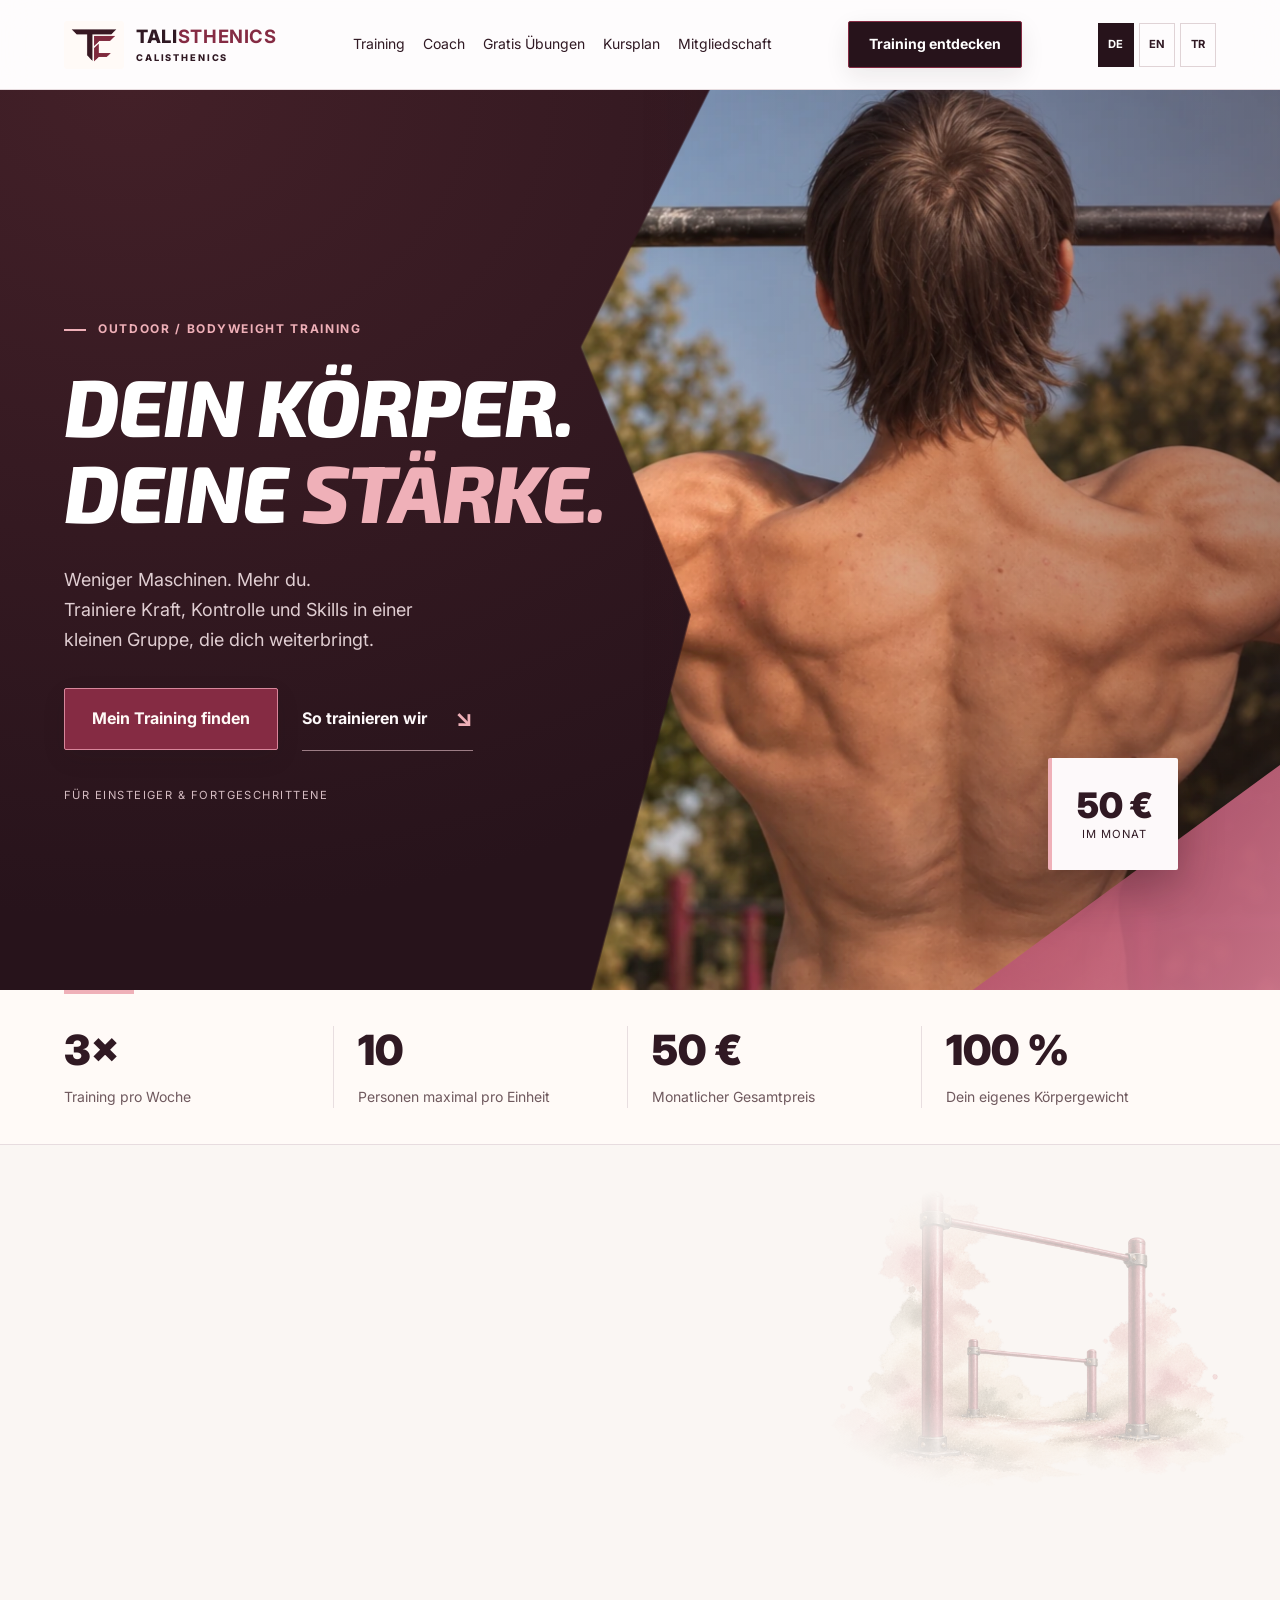
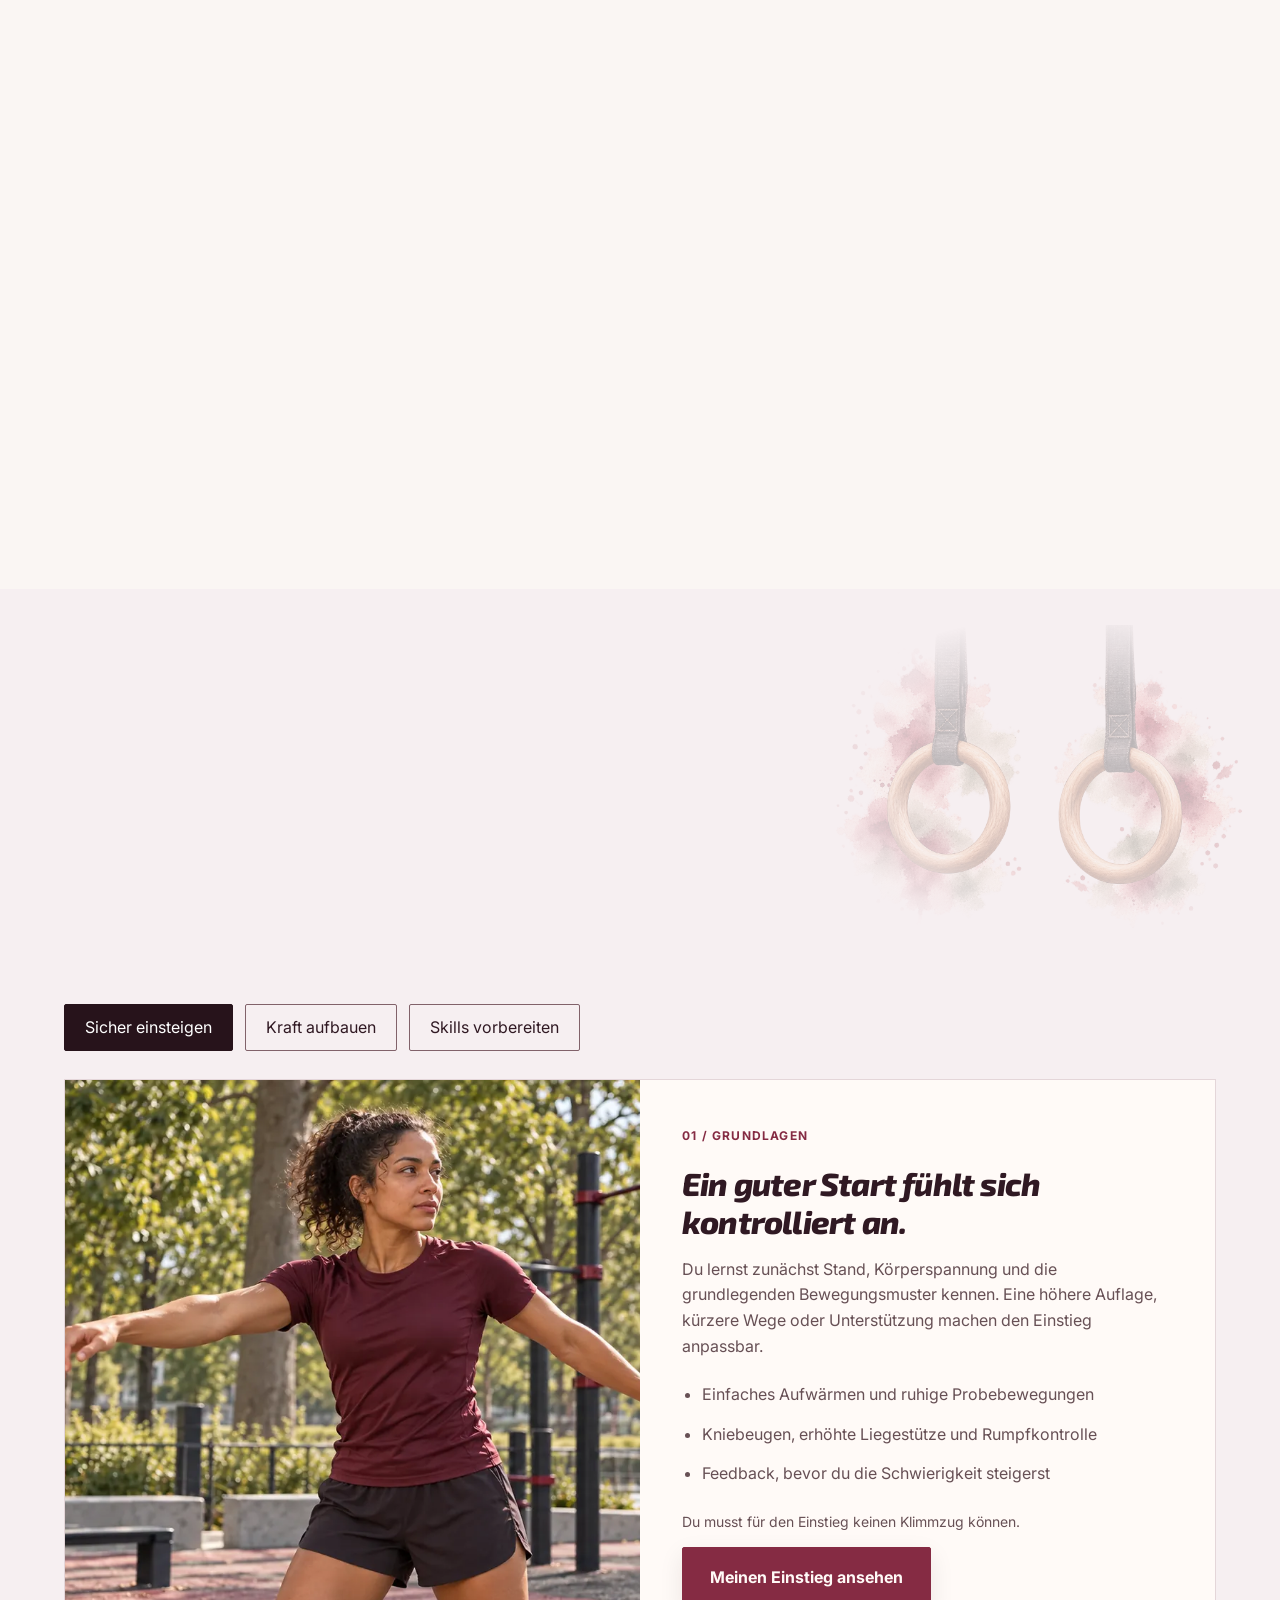
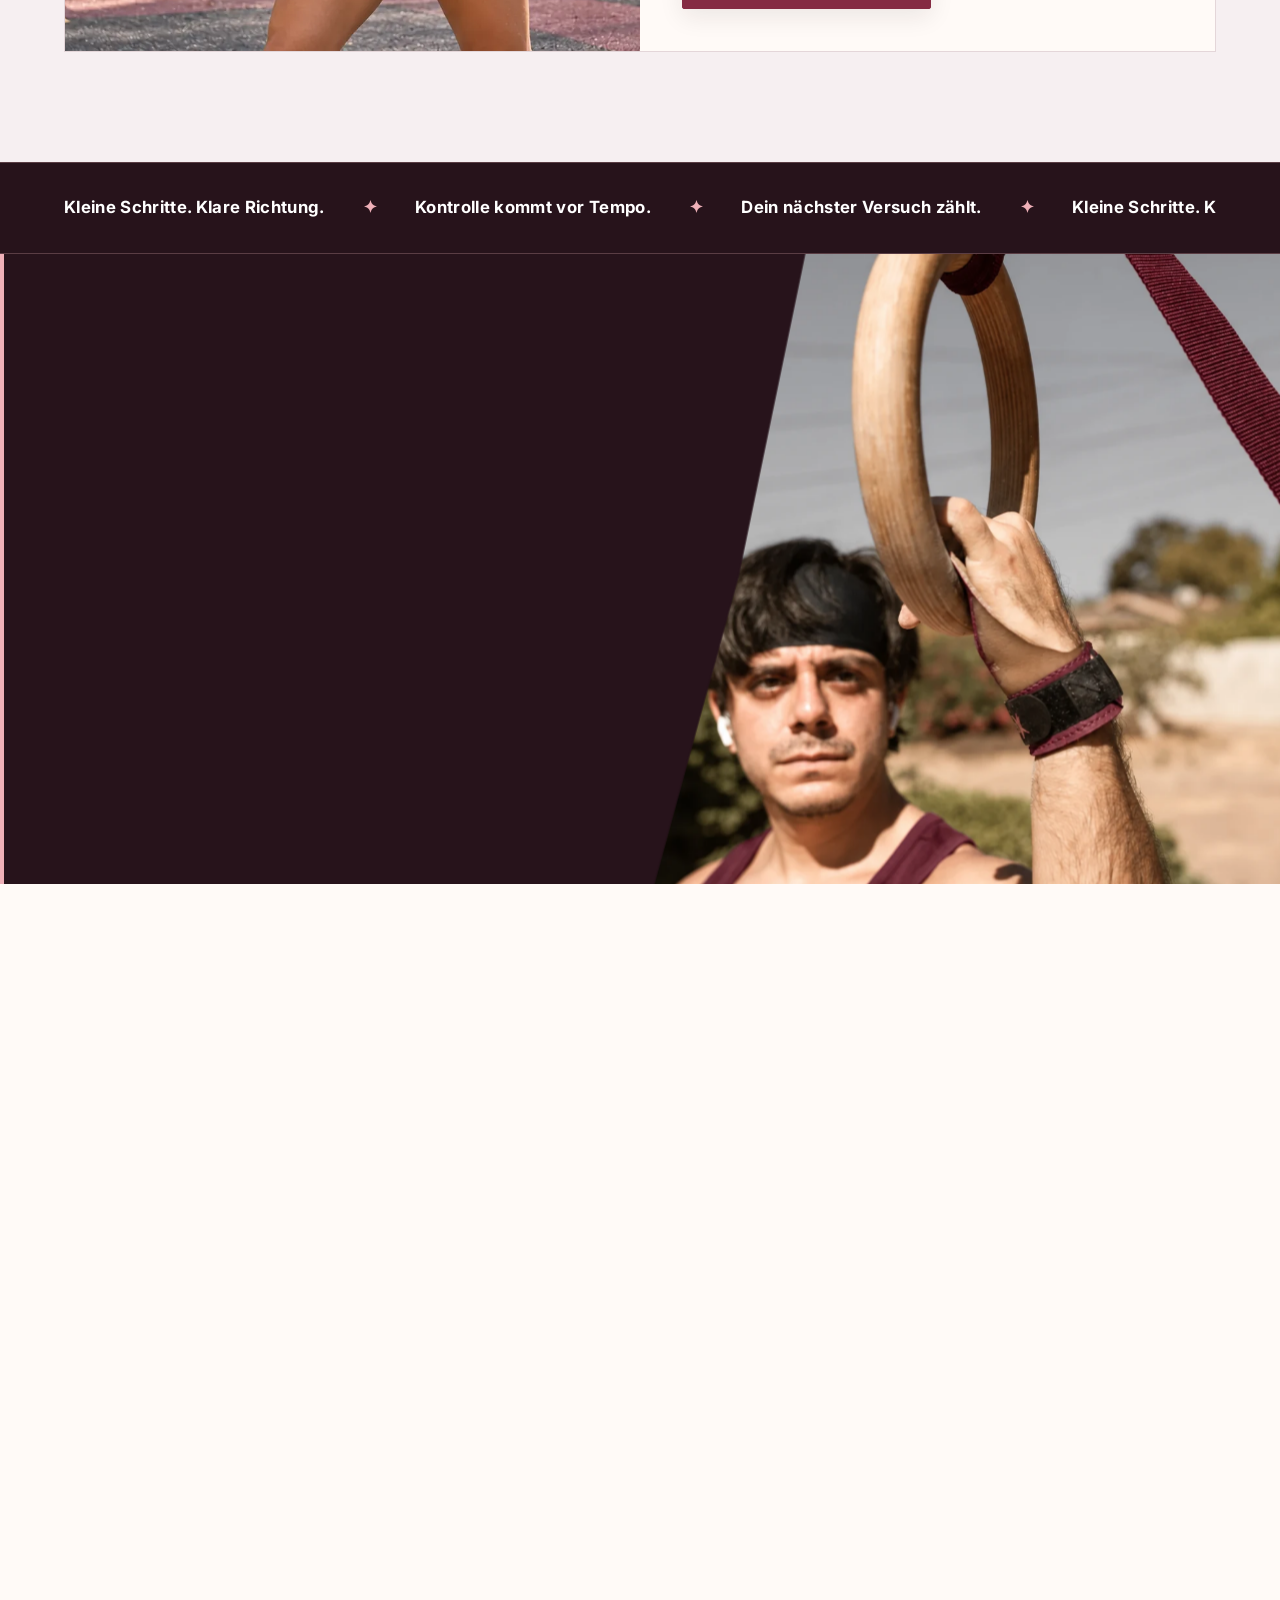
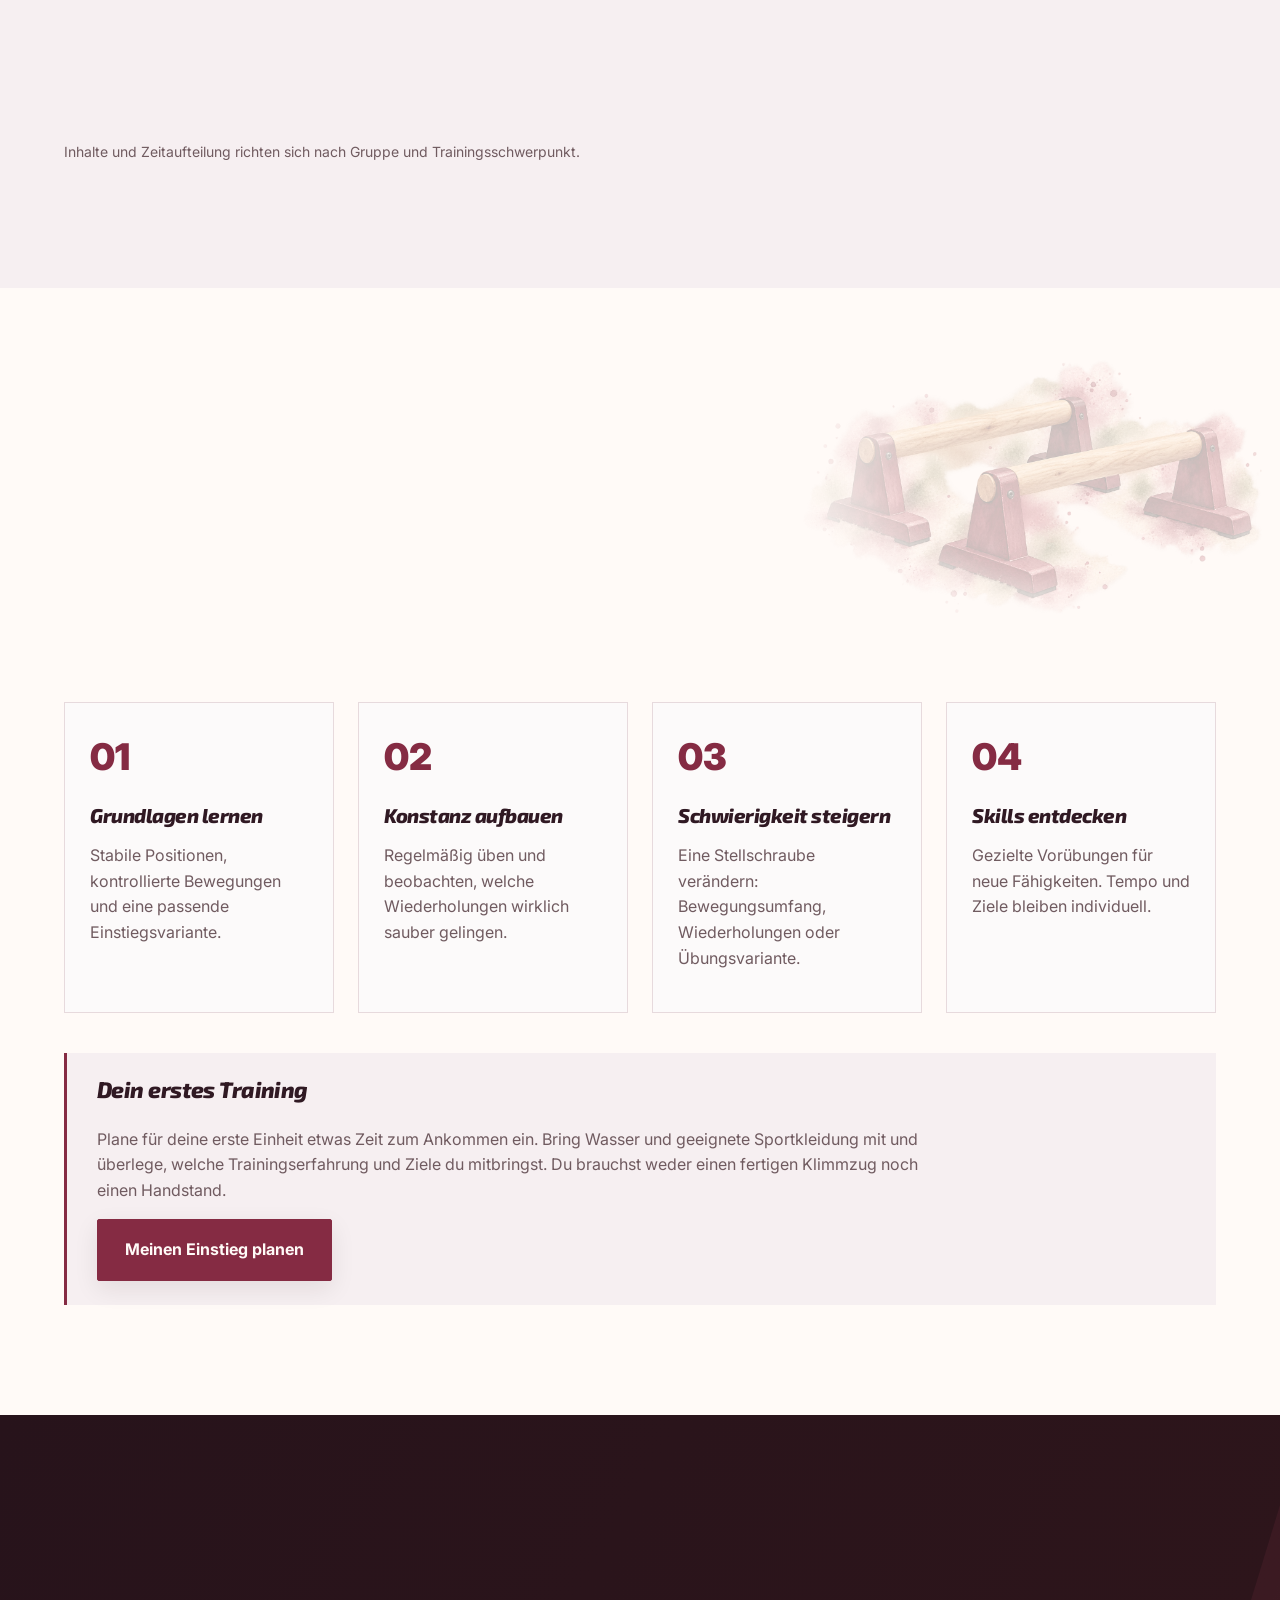
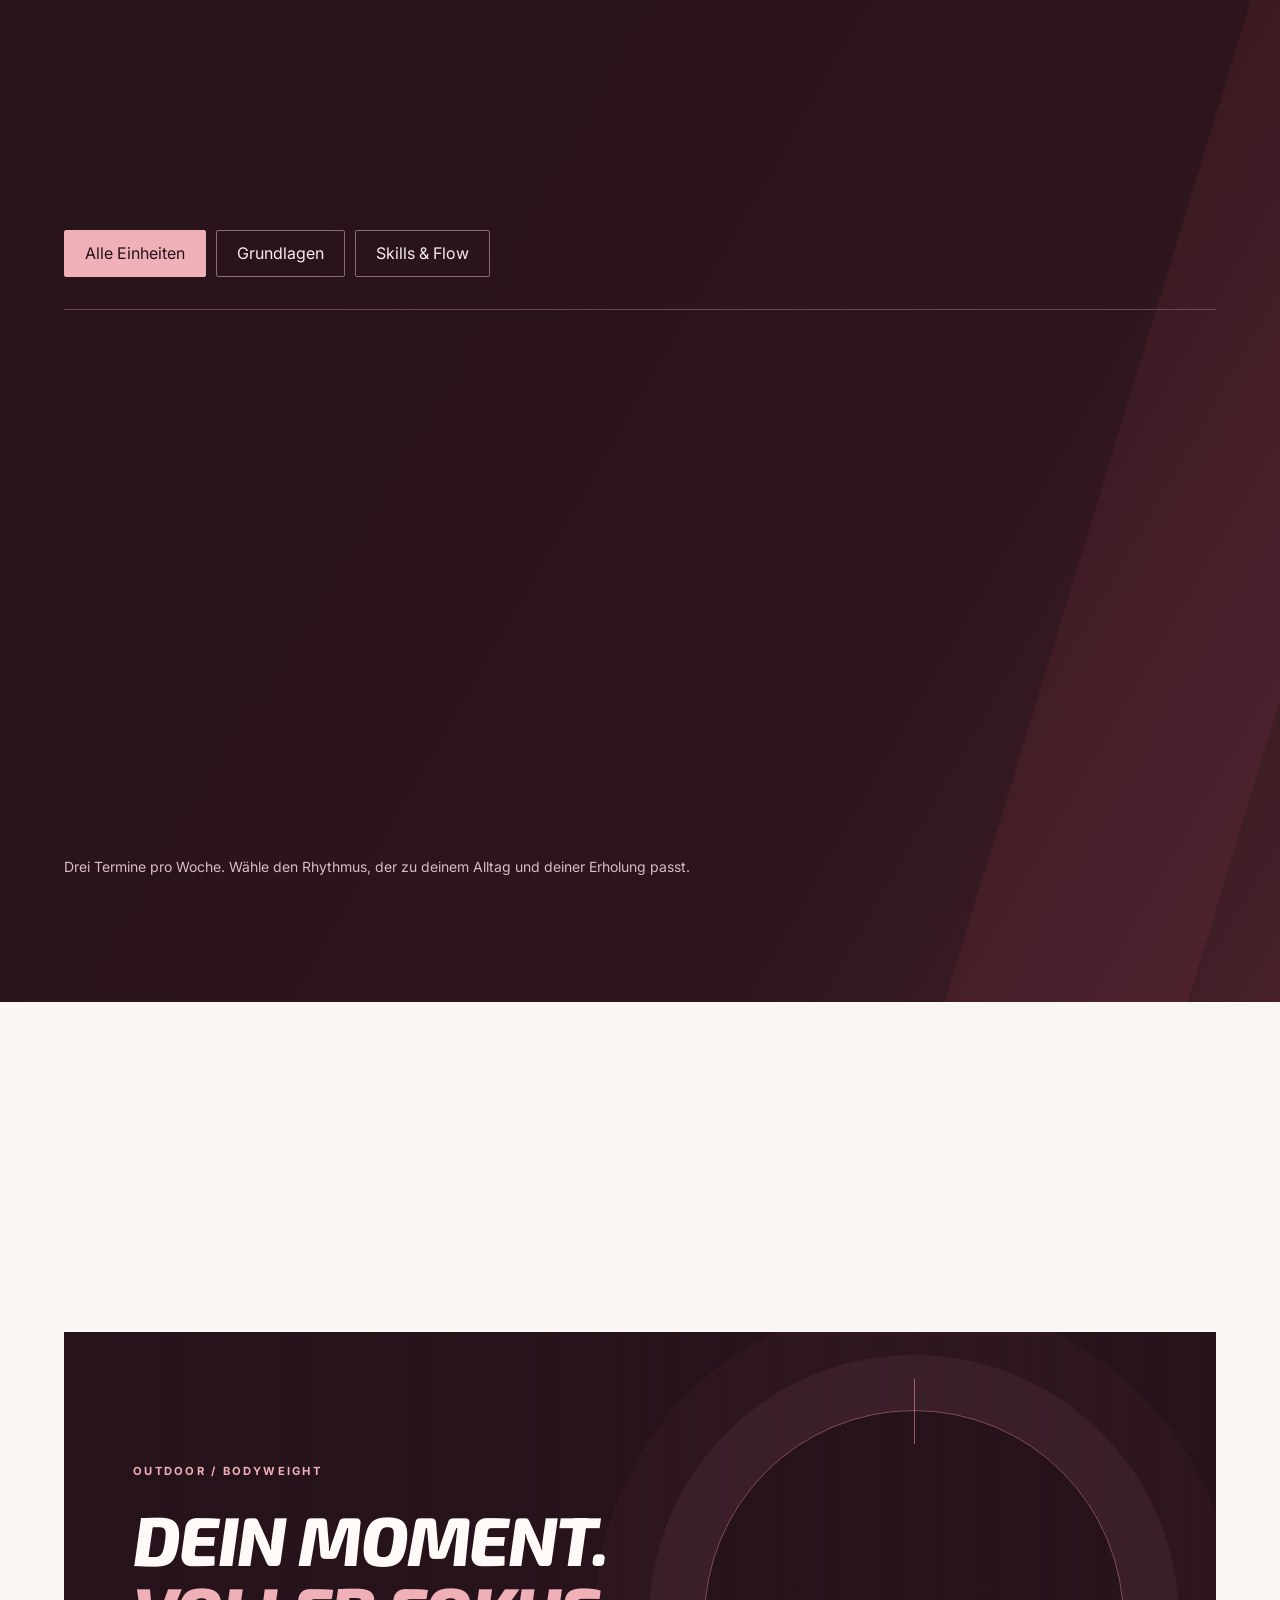
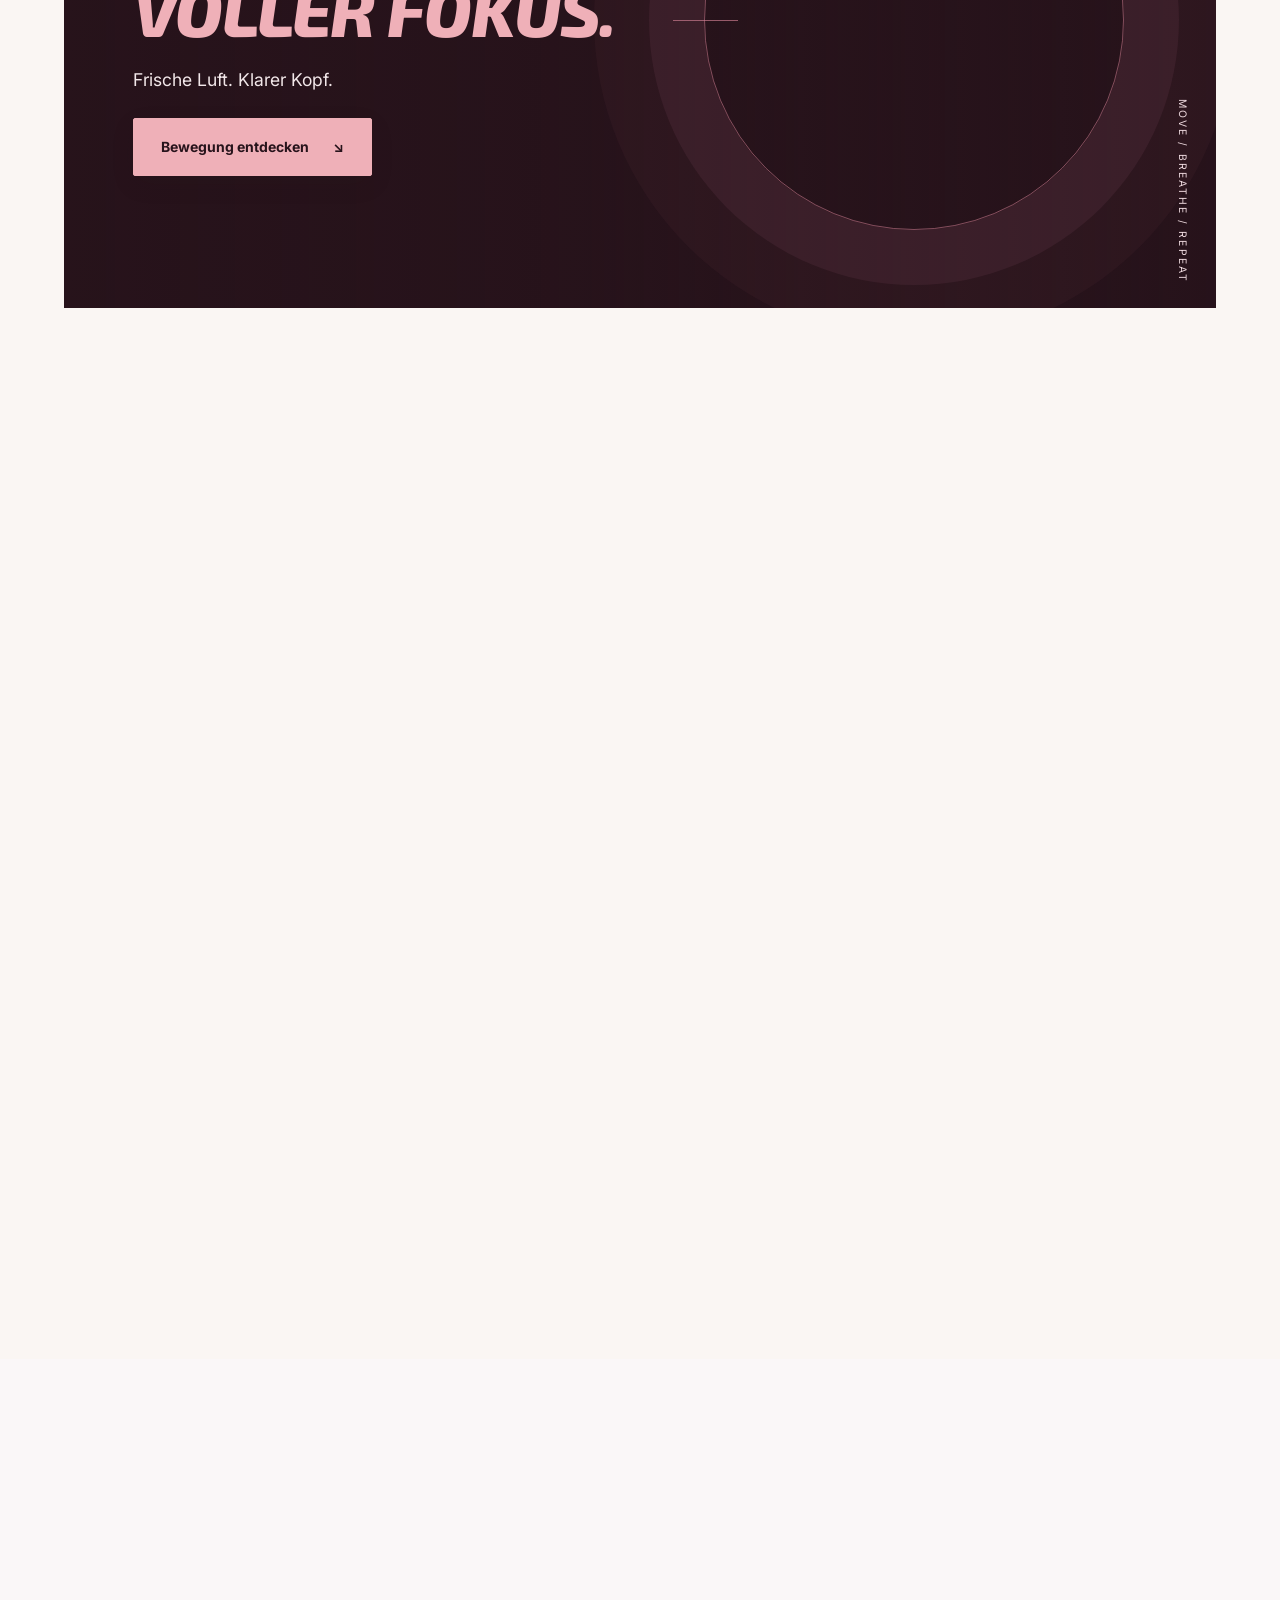
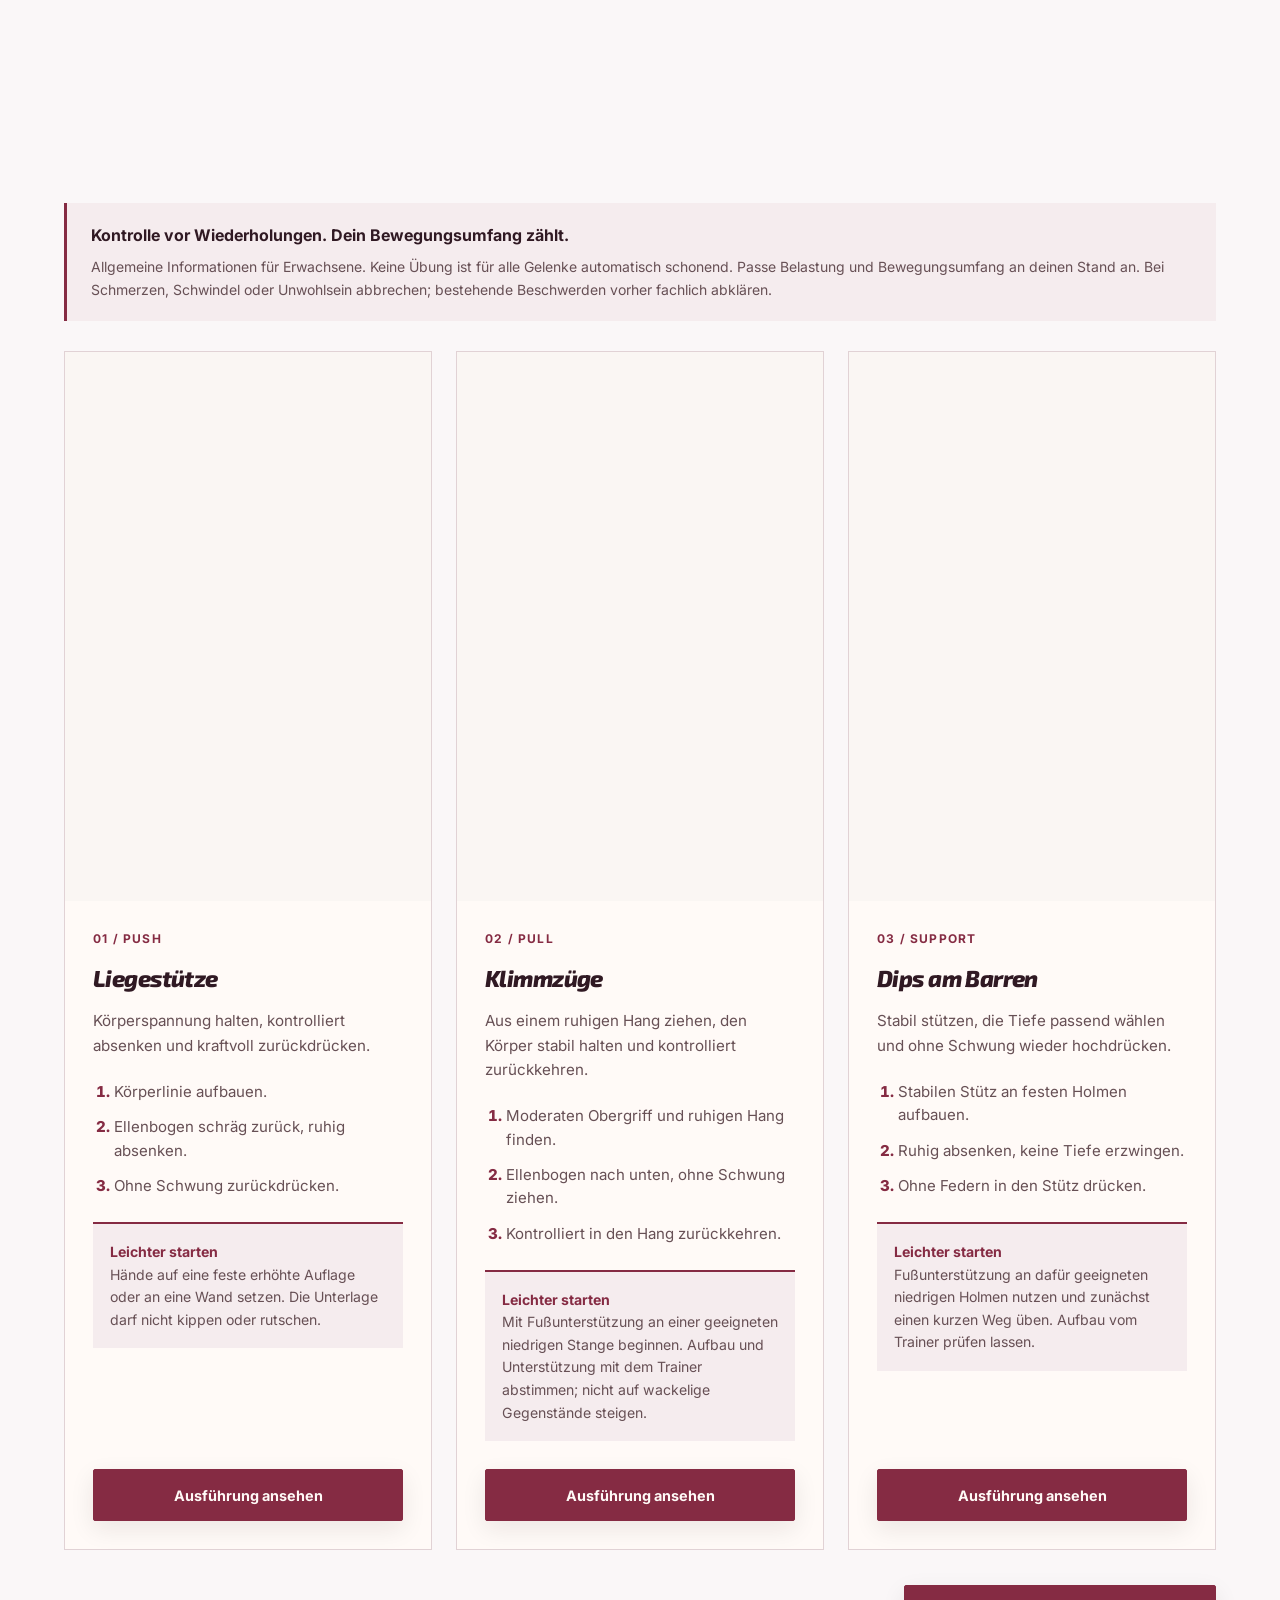
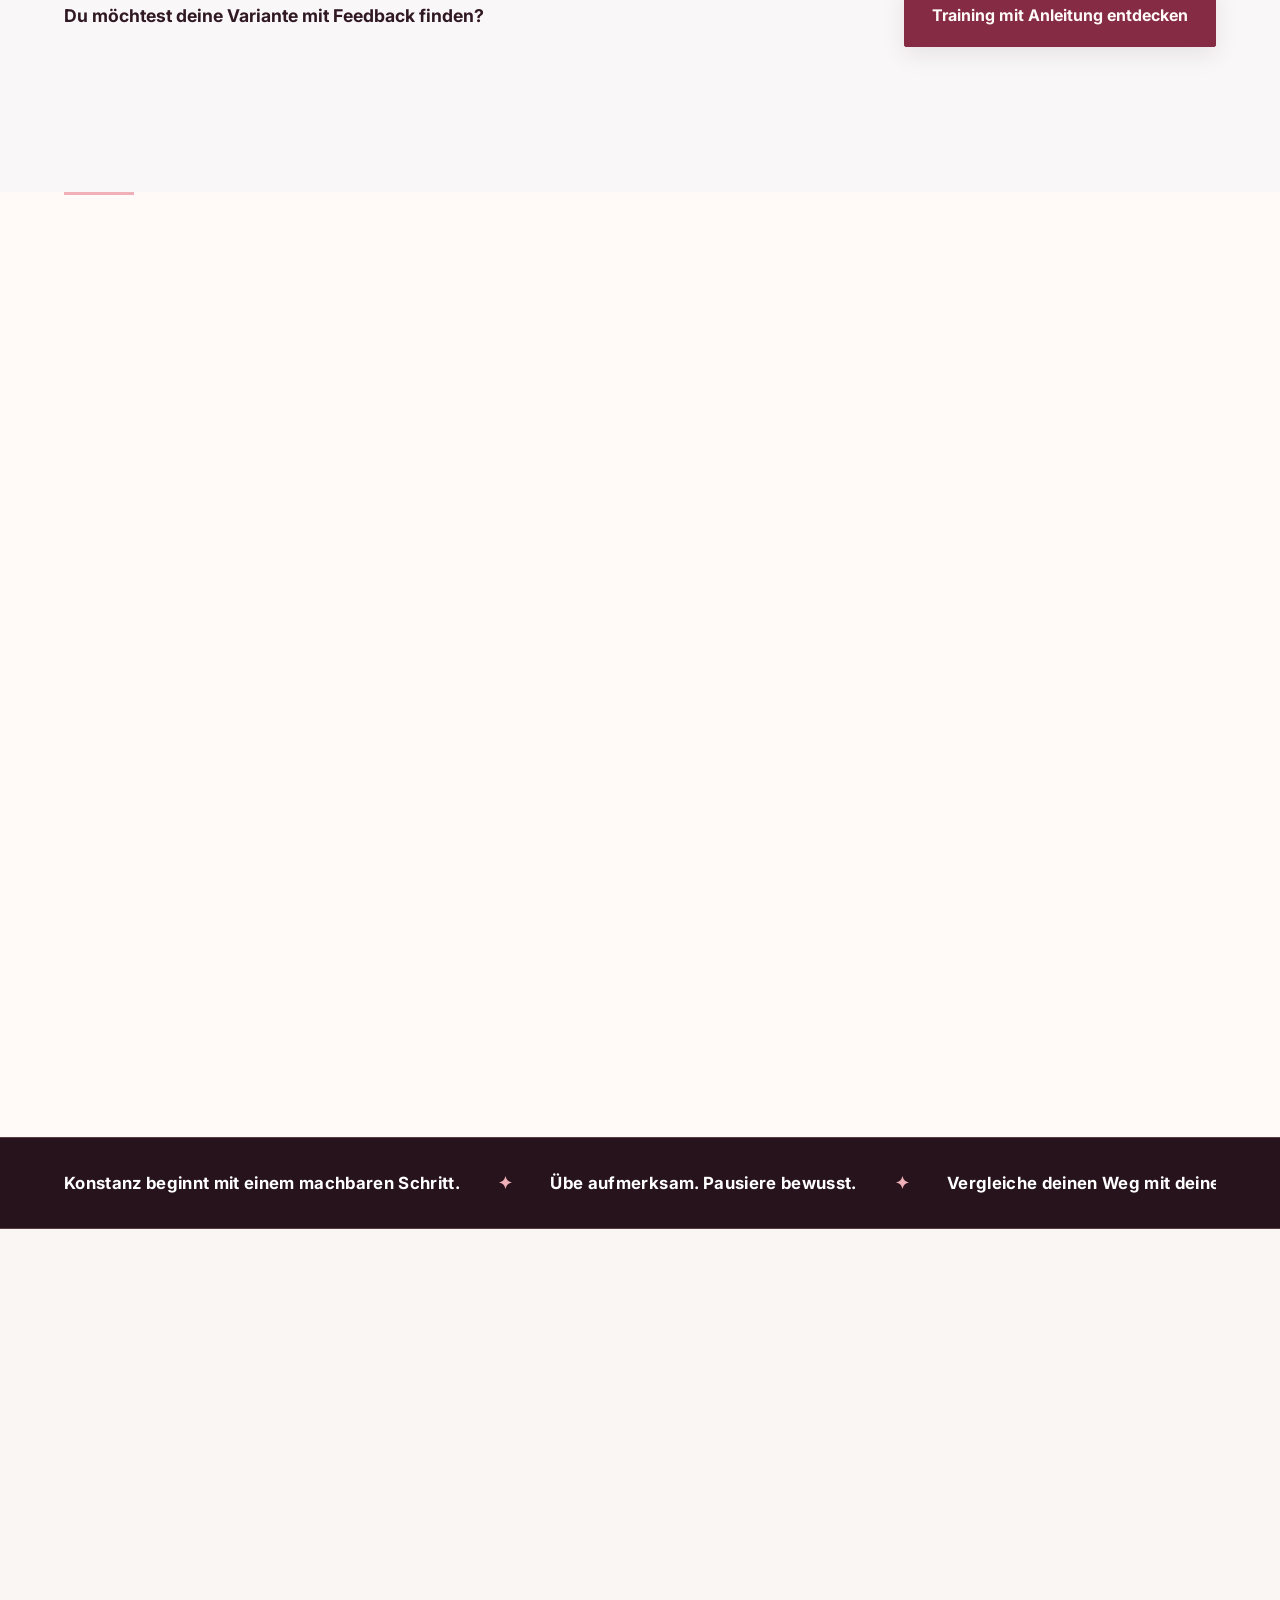
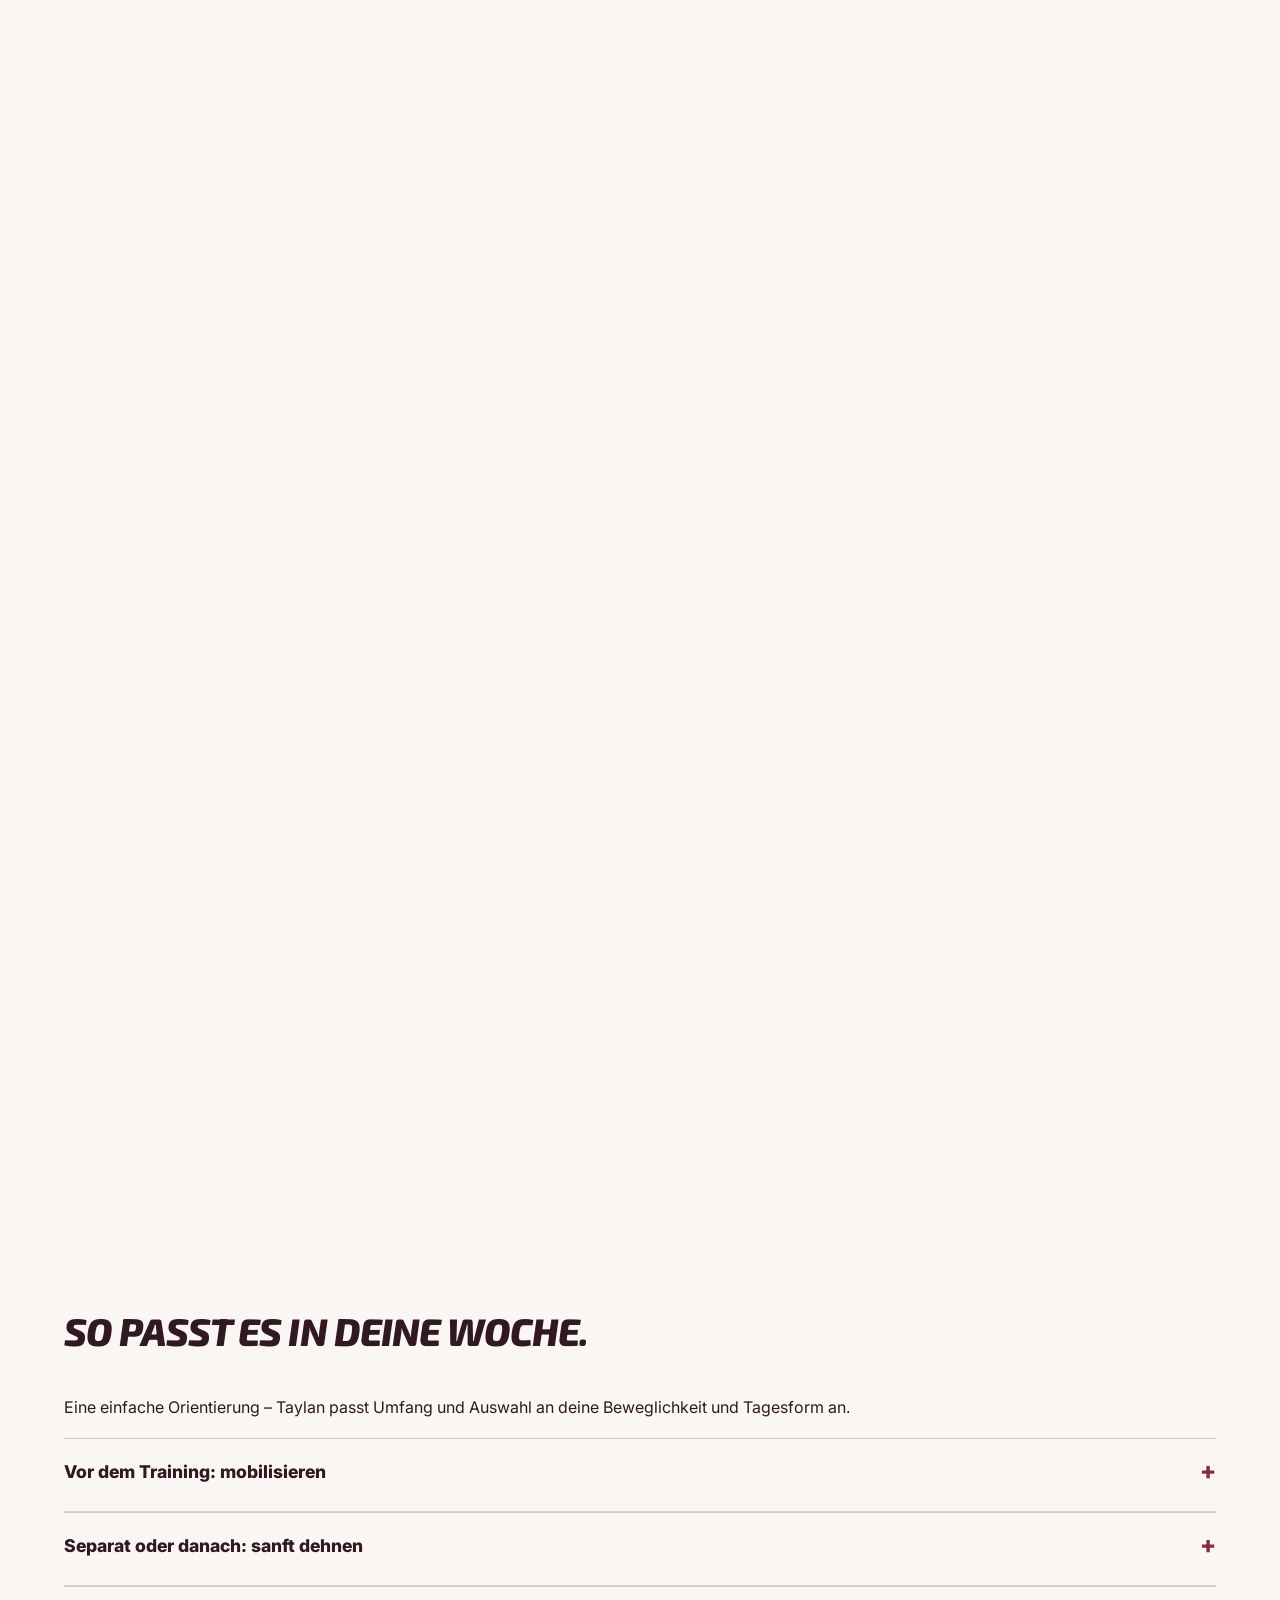
==== commit 040a67e6: "Apply Inter body text and Exo 2 Extra Bold Italic headings across all languages" ====
--- a/index.html
+++ b/index.html
@@ -5,7 +5,8 @@
 <meta name="robots" content="noindex,nofollow"><meta name="description" content="Calisthenics in kleinen Gruppen. Dreimal pro Woche trainieren, 50 € im Monat, maximal zehn Personen pro Einheit.">
 <meta name="theme-color" content="#27131b"><meta name="referrer" content="strict-origin-when-cross-origin">
 <meta http-equiv="Content-Security-Policy" content="default-src 'self'; script-src 'self'; style-src 'self'; img-src 'self' data:; font-src 'self'; connect-src 'none'; object-src 'none'; base-uri 'none'; form-action 'none'; upgrade-insecure-requests">
-<title>TALISTHENICS — Dein Körper. Deine Stärke.</title><link rel="stylesheet" href="style-avatar20b.css?v=7"><link rel="stylesheet" href="style-headings-watercolor34.css?v=1"><script src="app-core17.js" defer></script>
+<title>TALISTHENICS — Dein Körper. Deine Stärke.</title><link rel="stylesheet" href="style-avatar20b.css?v=7"><link rel="stylesheet" href="style-headings-watercolor34.css?v=1">
+<link rel="stylesheet" href="style-typography36.css?v=1"><script src="app-core17.js" defer></script>
 <link rel="alternate" hreflang="de" href="https://o-some.github.io/testkunde/index.html"><link rel="alternate" hreflang="en" href="https://o-some.github.io/testkunde/en/index.html"><link rel="alternate" hreflang="tr" href="https://o-some.github.io/testkunde/tr/index.html"><link rel="canonical" href="https://o-some.github.io/testkunde/index.html"><link rel="icon" href="assets/talisthenics-tc-brand19.webp" type="image/webp"></head>
 <body>
 <a class="skip" href="#main">Zum Inhalt springen</a>
@@ -28,7 +29,7 @@
 <section class="section exercise-section" id="uebungen"><div class="section-head reveal"><p class="eyebrow">TALISTHENICS / PUSH · PULL · SUPPORT</p><h2>DREI BASICS.<br><em>SAUBER AUSGEFÜHRT.</em></h2><p>Liegestütze, Klimmzüge und Dips: drei grundlegende Bewegungen, jeweils mit Bildfolge, Technikhinweisen und einer leichteren Variante. Die ausführliche Anleitung öffnet direkt hier – ohne Anmeldung.</p></div><div class="exercise-safety"><strong>Kontrolle vor Wiederholungen. Dein Bewegungsumfang zählt.</strong><p>Allgemeine Informationen für Erwachsene. Keine Übung ist für alle Gelenke automatisch schonend. Passe Belastung und Bewegungsumfang an deinen Stand an. Bei Schmerzen, Schwindel oder Unwohlsein abbrechen; bestehende Beschwerden vorher fachlich abklären.</p></div><div class="exercise-card-grid exercise-core-grid"><article class="exercise-tile"><img src="assets/guide-pushup-core17.webp" alt="Drei Phasen eines Liegestützes am Boden: gestreckter Stütz, kontrolliertes Absenken und Rückkehr in den Stütz." loading="lazy" width="1024" height="1536"><div><span class="tag">01 / PUSH</span><h3>Liegestütze</h3><p class="exercise-description">Körperspannung halten, kontrolliert absenken und kraftvoll zurückdrücken.</p><ol class="exercise-card-cues"><li>Körperlinie aufbauen.</li><li>Ellenbogen schräg zurück, ruhig absenken.</li><li>Ohne Schwung zurückdrücken.</li></ol><p class="exercise-card-easier"><strong>Leichter starten</strong><br>Hände auf eine feste erhöhte Auflage oder an eine Wand setzen. Die Unterlage darf nicht kippen oder rutschen.</p><button class="button" data-exercise="exercise-1" aria-haspopup="dialog">Ausführung ansehen<span class="sr-only">: Liegestütze</span></button></div></article><article class="exercise-tile"><img src="assets/guide-pullup-core17.webp" alt="Drei Phasen eines Klimmzugs im moderaten Obergriff: gestreckter Hang, obere Zugposition und kontrollierte Rückkehr." loading="lazy" width="1024" height="1536"><div><span class="tag">02 / PULL</span><h3>Klimmzüge</h3><p class="exercise-description">Aus einem ruhigen Hang ziehen, den Körper stabil halten und kontrolliert zurückkehren.</p><ol class="exercise-card-cues"><li>Moderaten Obergriff und ruhigen Hang finden.</li><li>Ellenbogen nach unten, ohne Schwung ziehen.</li><li>Kontrolliert in den Hang zurückkehren.</li></ol><p class="exercise-card-easier"><strong>Leichter starten</strong><br>Mit Fußunterstützung an einer geeigneten niedrigen Stange beginnen. Aufbau und Unterstützung mit dem Trainer abstimmen; nicht auf wackelige Gegenstände steigen.</p><button class="button" data-exercise="exercise-2" aria-haspopup="dialog">Ausführung ansehen<span class="sr-only">: Klimmzüge</span></button></div></article><article class="exercise-tile"><img src="assets/guide-dip-core17.webp" alt="Drei Phasen eines Dips an festen parallelen Holmen: oberer Stütz, moderate Absenkung und Rückkehr in den Stütz." loading="lazy" width="1024" height="1536"><div><span class="tag">03 / SUPPORT</span><h3>Dips am Barren</h3><p class="exercise-description">Stabil stützen, die Tiefe passend wählen und ohne Schwung wieder hochdrücken.</p><ol class="exercise-card-cues"><li>Stabilen Stütz an festen Holmen aufbauen.</li><li>Ruhig absenken, keine Tiefe erzwingen.</li><li>Ohne Federn in den Stütz drücken.</li></ol><p class="exercise-card-easier"><strong>Leichter starten</strong><br>Fußunterstützung an dafür geeigneten niedrigen Holmen nutzen und zunächst einen kurzen Weg üben. Aufbau vom Trainer prüfen lassen.</p><button class="button" data-exercise="exercise-3" aria-haspopup="dialog">Ausführung ansehen<span class="sr-only">: Dips am Barren</span></button></div></article></div><div class="exercise-next"><p>Du möchtest deine Variante mit Feedback finden?</p><button class="button primary" data-open="booking">Training mit Anleitung entdecken</button></div></section><section class="pricing section" id="preis"><div class="reveal"><p class="eyebrow">05 / DEINE MITGLIEDSCHAFT</p><h2>GROSSER SCHRITT.<br><em>KLARER PREIS.</em></h2><p>Ein Angebot, das in deinen Alltag passt. Persönlich angeleitetes Gruppentraining mit Platz für deinen Fortschritt.</p><img class="price-image" src="assets/trainer-pricing-bordeaux21.webp" alt="Trainer am Calisthenics-Gerüst mit bordeauxfarbenen Holmen." loading="lazy" width="1536" height="1024"></div><article class="price-card reveal"><span class="tag">TALISTHENICS</span><div class="price">50 <span>€</span></div><p class="price-period">pro Person / Monat · Gesamtpreis</p><ul><li>Drei angeleitete Einheiten pro Woche</li><li>Maximal zehn Personen gleichzeitig</li><li>Übungsvarianten für dein Trainingslevel</li><li>Kraft, Skills und Mobility</li><li>Feedback zur Ausführung</li></ul><button class="button" data-book>Meinen Einstieg planen</button><p class="fine">Plane deinen Einstieg mit einem Termin und deinem Trainingslevel.</p></article></section>
 <aside class="wisdom-band" aria-label="Trainingsgedanken"><div class="wisdom-window"><div class="wisdom-track" id="wisdom-2"><div class="wisdom-line"><span>Konstanz beginnt mit einem machbaren Schritt.</span><span aria-hidden="true">✦</span><span>Übe aufmerksam. Pausiere bewusst.</span><span aria-hidden="true">✦</span><span>Vergleiche deinen Weg mit deinem eigenen Anfang.</span><span aria-hidden="true">✦</span></div><div class="wisdom-line" aria-hidden="true"><span>Konstanz beginnt mit einem machbaren Schritt.</span><span aria-hidden="true">✦</span><span>Übe aufmerksam. Pausiere bewusst.</span><span aria-hidden="true">✦</span><span>Vergleiche deinen Weg mit deinem eigenen Anfang.</span><span aria-hidden="true">✦</span></div></div></div><button class="wisdom-toggle sr-only" aria-controls="wisdom-2" aria-pressed="false">Lauftext anhalten</button></aside><section class="section training-language mobility-section" id="begriffe"><div class="section-head reveal"><p class="eyebrow">Calisthenics und Dehnbarkeit verstehen</p><h2>BEWEGLICH BLEIBEN.<br><em>BEWUSST REGENERIEREN.</em></h2><p>Kraft braucht Bewegungsfreiheit. Fortschritt braucht Erholung. So verbinden wir kontrollierte Beweglichkeit, passende Belastung und Pausen in deinem Training.</p></div><div class="mobility-grid"><article class="mobility-card reveal"><span class="mobility-num" aria-hidden="true">01</span><h3>Beweglichkeit aufbauen</h3><p>Regelmäßiges Dehnen kann deinen Bewegungsumfang vergrößern. Aktive Mobilität übt zusätzlich, diesen Spielraum selbst zu kontrollieren. Mehr Tiefe ist nur sinnvoll, wenn du sie ohne Ausweichen und Schmerzen nutzen kannst.</p></article><article class="mobility-card reveal"><span class="mobility-num" aria-hidden="true">02</span><h3>Verletzungsrisiken reduzieren</h3><p>Dehnen allein verhindert Verletzungen nicht zuverlässig. Entscheidend sind passende Übungsvarianten, langsam gesteigerte Belastung und saubere Kontrolle. Ein vorbereitendes Aufwärmen gehört dazu; es ist keine Garantie gegen Verletzungen.</p></article><article class="mobility-card reveal"><span class="mobility-num" aria-hidden="true">03</span><h3>Erholung ernst nehmen</h3><p>Sanftes Dehnen kann ein angenehmer Abschluss sein. Eine schnellere Kraftregeneration oder weniger Muskelkater ist dadurch nicht überzeugend belegt. Plane ausreichend Schlaf, Essen, Trinken und Erholung zwischen fordernden Einheiten ein.</p></article></div><div class="adaptation-panel reveal"><p class="eyebrow">Superkompensation · einfach erklärt</p><h3>DER REIZ IST DER ANFANG.<br><em>DIE PAUSE GEHÖRT DAZU.</em></h3><p class="adaptation-intro">Nach einer fordernden Einheit bist du zunächst ermüdet. Mit Erholung kann dein Körper auf wiederholte, passende Trainingsreize reagieren und leistungsfähiger werden. Dieses Zusammenspiel beschreibt das vereinfachte Modell der Superkompensation.</p><ol class="adaptation-stages"><li><span aria-hidden="true">01</span><h4>Trainingsreiz</h4><p>Eine Herausforderung, die zu deinem aktuellen Können passt.</p></li><li><span aria-hidden="true">02</span><h4>Ermüdung</h4><p>Die Leistung kann vorübergehend sinken. Noch härter ist jetzt nicht automatisch besser.</p></li><li><span aria-hidden="true">03</span><h4>Erholung</h4><p>Belastung dosieren, schlafen und Energie zuführen.</p></li><li><span aria-hidden="true">04</span><h4>Anpassung</h4><p>Über mehrere Einheiten kannst du belastbarer werden und den nächsten Reiz passend steigern.</p></li></ol><p class="adaptation-limit">Ein Denkmodell, keine Stoppuhr: Muskeln, Sehnen und Nervensystem passen sich unterschiedlich an. Es gibt kein universelles 48-Stunden-Fenster und keinen garantierten Leistungssprung nach jeder Einheit.</p></div><div class="mobility-practice"><h3>SO PASST ES IN DEINE WOCHE.</h3><p>Eine einfache Orientierung – Taylan passt Umfang und Auswahl an deine Beweglichkeit und Tagesform an.</p><details class="mobility-routine"><summary>Vor dem Training: mobilisieren</summary><p>Beginne mit leichtem Gehen oder lockerem Bewegen. Mobilisiere dann Handgelenke und Schultern kontrolliert in kleinen Kreisen und schmerzfreien Bewegungen. Teste die erste Kraftübung mit einer deutlich leichteren Variante, bevor du die Belastung steigerst. Lange, intensive Dehnphasen sind kein Ersatz für dieses Aufwärmen.</p></details><details class="mobility-routine"><summary>Separat oder danach: sanft dehnen</summary><p>Für die Brust: Unterarm an eine stabile Wand legen, den Körper langsam wegdrehen und die Schulter entspannt halten. Für die Wade: mit Händen an der Wand einen Fuß zurücksetzen und die Ferse am Boden lassen. Halte bei leichtem Zug kurz inne, atme ruhig und löse langsam. Nicht wippen, nicht in Gelenkschmerz drücken. Beidseitig nur so weit, wie es angenehm bleibt.</p></details><details class="mobility-routine"><summary>Zwischen Einheiten: Erholung prüfen</summary><p>Plane zwischen stark fordernden Belastungen derselben Muskelgruppen leichtere Tage oder Pausen. Bei drei Wochenterminen muss nicht jede Einheit maximal sein. Prüfe im Aufwärmen: Ist die Bewegung kontrolliert? Fühlt sich die leichte Variante normal an? Bei deutlichem Leistungsabfall reduziere den Umfang; bei stechendem Schmerz stoppe und lass Beschwerden fachlich abklären.</p></details></div><details class="exercise-evidence mobility-evidence"><summary>Wissenschaftliche Einordnung</summary><p>Die Studien stützen Beweglichkeitszuwächse durch regelmäßiges Dehnen. Für Dehnen allein zeigen sie keine zuverlässige Verletzungsprävention oder beschleunigte Erholung. Viele untersuchte Sportarten unterscheiden sich von Calisthenics. Die Routine ist eine praktische Orientierung, keine individuelle Therapie.</p><ul><li><a href="https://pubmed.ncbi.nlm.nih.gov/37301370/" rel="noreferrer">Dehnen und Bewegungsumfang</a></li><li><a href="https://pubmed.ncbi.nlm.nih.gov/24100287/" rel="noreferrer">Verletzungsprävention</a></li><li><a href="https://pubmed.ncbi.nlm.nih.gov/34025459/" rel="noreferrer">Dehnen und Regeneration</a></li><li><a href="https://pubmed.ncbi.nlm.nih.gov/32813181/" rel="noreferrer">Belastung nach Tagesform</a></li></ul></details></section><section class="section training-journal"><div class="reveal"><p class="eyebrow">DEIN TRAININGSBOGEN</p><h2>FORTSCHRITT.<br><em>AUF DEINE ART.</em></h2><p>Halte nach einer Einheit fest, welche Variante du genutzt hast und wie kontrolliert sie sich angefühlt hat. Der Bogen hilft dir, beim nächsten Training an einem konkreten Punkt anzuknüpfen.</p><a class="button" href="assets/trainingsbogen-de.txt" download>Trainingsbogen herunterladen</a><p class="fine">Kostenlose Textvorlage für eigene Notizen. Kein Konto und keine Datenübermittlung an diese Website.</p></div><div class="journal-preview"><span class="tag">DEINE NOTIZEN / DEIN TEMPO</span><h3>Eine Einheit. Ein klarer Eintrag.</h3><ol><li>Datum & Übung</li><li>Verwendete Variante</li><li>Sätze, Wiederholungen oder Haltezeit</li><li>Was fühlte sich stabil an?</li><li>Was möchtest du als Nächstes besprechen?</li></ol></div></section><section class="section starter-month"><div class="section-head reveal"><p class="eyebrow">ORIENTIERUNG / KEIN LEISTUNGSVERSPRECHEN</p><h2>DEIN ERSTER MONAT.<br><em>MIT EINEM ROTEN FADEN.</em></h2><p>Ein klarer Einstieg hilft dir, dranzubleiben. Tempo und nächste Schritte richten sich nach deinem Stand, deiner Teilnahme und deinem Wohlbefinden.</p></div><div class="month-grid"><article class="reveal"><span>WOCHE 01</span><h3>Kennenlernen</h3><p>Ablauf, Geräte und grundlegende Bewegungen erkunden. Geeignete Varianten finden und Fragen stellen.</p><strong>Fokus: sicher starten</strong></article><article class="reveal"><span>WOCHE 02</span><h3>Wiederholen</h3><p>Bekannte Übungen erneut ausprobieren. Gleiche Ausgangspositionen und ein ruhiges Tempo üben.</p><strong>Fokus: Orientierung gewinnen</strong></article><article class="reveal"><span>WOCHE 03</span><h3>Feinjustieren</h3><p>Mit dem Trainer prüfen, ob Umfang oder Variante angepasst werden können. Bei Bedarf bewusst vereinfachen.</p><strong>Fokus: passend dosieren</strong></article><article class="reveal"><span>WOCHE 04</span><h3>Einordnen</h3><p>Notieren, was sich stabiler anfühlt und was du weiter üben möchtest. Den nächsten Schwerpunkt besprechen.</p><strong>Fokus: sinnvoll weitergehen</strong></article></div></section>
 <section class="section preparation"><div class="preparation-copy reveal"><p class="eyebrow">VOR DEINER ERSTEN EINHEIT</p><h2>KLEINE TASCHE.<br><em>GUT VORBEREITET.</em></h2><p>Du brauchst keine aufwendige Ausrüstung. Bewegliche Sportkleidung, passende Schuhe und Wasser sind eine gute Grundlage.</p><ul class="kit-list"><li><strong>Sportkleidung & Schuhe</strong><span>Bequem, beweglich und für den Untergrund geeignet.</span></li><li><strong>Wasser & kleines Handtuch</strong><span>Eine eigene Trinkflasche und bei Bedarf ein Handtuch mitnehmen.</span></li><li><strong>Zeit zum Ankommen</strong><span>Ein paar Minuten vorher da sein und offene Fragen besprechen.</span></li><li><strong>Eigene Grenzen kennen</strong><span>Bei Beschwerden nicht weitertrainieren; relevante Einschränkungen vorher abklären.</span></li></ul></div><figure class="preparation-image reveal"><div class="depth-window" data-depth="kit"><img src="assets/15-equipment18.webp" alt="Trainingstasche, Trinkflasche, Holzgriff-Parallettes, Holzringe mit Gurten und Handtuch auf einer Steinbank." loading="lazy" width="1536" height="1024"><span class="depth-grid" aria-hidden="true"></span></div><figcaption>PARALLETTES &amp; HOLZRINGE / KONTROLLE BEGINNT BEI DEN BASICS</figcaption></figure></section>
-<section class="faq section"><div><p class="eyebrow">06 / GUT ZU WISSEN</p><h2>DEINE FRAGEN.<br><em>KLARE ANTWORTEN.</em></h2><img class="faq-watercolor" src="assets/watercolor-faq34.webp" alt="" aria-hidden="true" loading="lazy" width="1536" height="1024"></div><div class="questions"><details><summary>Was ist Calisthenics eigentlich?</summary><p>Calisthenics nutzt vor allem das eigene Körpergewicht. Stangen, Barren oder Ringe können Übungen ergänzen. Im Mittelpunkt stehen kontrollierte Bewegungen, Kraft und Körperspannung.</p></details><details><summary>Muss ich an allen drei Terminen teilnehmen?</summary><p>Die drei Termine bilden das Wochenangebot. Wie oft und wie intensiv du trainierst, sollte zu deinem Trainingsstand und deiner Erholung passen.</p></details><details><summary>Trainieren alle dieselbe Schwierigkeit?</summary><p>Alle können am gleichen Bewegungsmuster mit unterschiedlichen Varianten arbeiten. Entscheidend sind Kontrolle, Erfahrung und aktuelle Belastbarkeit.</p></details><details><summary>Wie plane ich meine erste Einheit?</summary><p>Wähle einen Termin und dein Trainingslevel im Einstiegsplaner. So hältst du fest, wann du starten möchtest und welche Grundlagen du mitbringst.</p></details><details><summary>Wie bereite ich mich auf Outdoor-Training vor?</summary><p>Trage geeignete Sportkleidung und Schuhe, bring Wasser mit und prüfe vor dem Training das Wetter. Passe Kleidung und Belastung an die Bedingungen an.</p></details><details><summary>Kann ich die kostenlosen Übungen ohne Anmeldung ansehen?</summary><p>Ja. Alle drei Bildanleitungen sind direkt zugänglich. Klicke auf „Ausführung ansehen“. Die vollständige Anleitung erscheint direkt auf dieser Website; die Bildtafel lässt sich zusätzlich in voller Größe ansehen.</p></details><details><summary>Muss ich schon fit sein?</summary><p>Nein. Starte mit Grundlagen und steigere die Belastung schrittweise. Unterschiedliche Übungsvarianten ermöglichen einen Einstieg auf deinem aktuellen Level.</p></details><details><summary>Was ist in den 50 € enthalten?</summary><p>Die drei angeleiteten Trainingseinheiten pro Woche sind enthalten. Pro Einheit trainieren höchstens zehn Personen.</p></details><details><summary>Was bringe ich mit?</summary><p>Sportkleidung, geeignete Schuhe, Wasser und bei Bedarf ein Handtuch. Persönliche Trainingshilfen sind optional.</p></details><details><summary>Was macht der Einstiegsplaner?</summary><p>Du wählst einen Termin und dein Level. Der Planer zeigt deine Auswahl direkt an, ohne personenbezogene Daten abzufragen oder zu versenden. Damit wird noch kein Trainingsplatz reserviert.</p></details><details><summary>Was gilt bei Beschwerden oder Verletzungen?</summary><p>Bei Schmerzen, bestehenden Erkrankungen oder Unsicherheit kläre die Teilnahme vorher medizinisch ab. Unterbrich Übungen bei Beschwerden. Das Training ersetzt keine medizinische Beratung oder Behandlung.</p></details></div></section>
+<section class="faq section"><div><p class="eyebrow">06 / GUT ZU WISSEN</p><h2>DEINE FRAGEN.<br><em>KLARE ANTWORTEN.</em></h2><img class="faq-watercolor" src="assets/watercolor-faq35.webp" alt="" aria-hidden="true" loading="lazy" width="1536" height="1024"></div><div class="questions"><details><summary>Was ist Calisthenics eigentlich?</summary><p>Calisthenics nutzt vor allem das eigene Körpergewicht. Stangen, Barren oder Ringe können Übungen ergänzen. Im Mittelpunkt stehen kontrollierte Bewegungen, Kraft und Körperspannung.</p></details><details><summary>Muss ich an allen drei Terminen teilnehmen?</summary><p>Die drei Termine bilden das Wochenangebot. Wie oft und wie intensiv du trainierst, sollte zu deinem Trainingsstand und deiner Erholung passen.</p></details><details><summary>Trainieren alle dieselbe Schwierigkeit?</summary><p>Alle können am gleichen Bewegungsmuster mit unterschiedlichen Varianten arbeiten. Entscheidend sind Kontrolle, Erfahrung und aktuelle Belastbarkeit.</p></details><details><summary>Wie plane ich meine erste Einheit?</summary><p>Wähle einen Termin und dein Trainingslevel im Einstiegsplaner. So hältst du fest, wann du starten möchtest und welche Grundlagen du mitbringst.</p></details><details><summary>Wie bereite ich mich auf Outdoor-Training vor?</summary><p>Trage geeignete Sportkleidung und Schuhe, bring Wasser mit und prüfe vor dem Training das Wetter. Passe Kleidung und Belastung an die Bedingungen an.</p></details><details><summary>Kann ich die kostenlosen Übungen ohne Anmeldung ansehen?</summary><p>Ja. Alle drei Bildanleitungen sind direkt zugänglich. Klicke auf „Ausführung ansehen“. Die vollständige Anleitung erscheint direkt auf dieser Website; die Bildtafel lässt sich zusätzlich in voller Größe ansehen.</p></details><details><summary>Muss ich schon fit sein?</summary><p>Nein. Starte mit Grundlagen und steigere die Belastung schrittweise. Unterschiedliche Übungsvarianten ermöglichen einen Einstieg auf deinem aktuellen Level.</p></details><details><summary>Was ist in den 50 € enthalten?</summary><p>Die drei angeleiteten Trainingseinheiten pro Woche sind enthalten. Pro Einheit trainieren höchstens zehn Personen.</p></details><details><summary>Was bringe ich mit?</summary><p>Sportkleidung, geeignete Schuhe, Wasser und bei Bedarf ein Handtuch. Persönliche Trainingshilfen sind optional.</p></details><details><summary>Was macht der Einstiegsplaner?</summary><p>Du wählst einen Termin und dein Level. Der Planer zeigt deine Auswahl direkt an, ohne personenbezogene Daten abzufragen oder zu versenden. Damit wird noch kein Trainingsplatz reserviert.</p></details><details><summary>Was gilt bei Beschwerden oder Verletzungen?</summary><p>Bei Schmerzen, bestehenden Erkrankungen oder Unsicherheit kläre die Teilnahme vorher medizinisch ab. Unterbrich Übungen bei Beschwerden. Das Training ersetzt keine medizinische Beratung oder Behandlung.</p></details></div></section>
 <section class="final-cta"><p class="eyebrow">DEIN NÄCHSTER SCHRITT BEGINNT HIER.</p><h2>WENIGER „IRGENDWANN“.<br><em>MEHR MACHEN.</em></h2><button class="button" data-book>Training entdecken</button><span>3× pro Woche · 50 € im Monat · maximal 10 pro Einheit</span></section>
 </main>
 <footer><div class="footer-top"><a class="brand" href="#"><img class="brand-mark" src="assets/talisthenics-tc-brand19.webp" width="60" height="48" alt=""><span class="brand-word">TALI<strong>STHENICS</strong><small>CALISTHENICS</small></span></a><p>Own your movement.<br>Kraft. Kontrolle. Konstanz.</p></div><div class="footer-bottom"><span>© 2026 TALISTHENICS</span><div><a href="impressum.html">Impressum</a><a href="datenschutz.html">Datenschutz</a><a href="barrierefreiheit.html">Barrierefreiheit</a><a href="bildnachweise.html">Bildnachweise</a></div></div></footer>
--- a/style-typography36.css
+++ b/style-typography36.css
@@ -0,0 +1,34 @@
+/* Inter for interface and reading text; Exo 2 Extra Bold Italic for headings.
+   Both are licensed under SIL OFL 1.1. License files are bundled in assets/fonts. */
+@font-face {
+  font-family: 'Inter';
+  src: url('assets/fonts/inter-variable.woff') format('woff');
+  font-style: normal;
+  font-weight: 100 900;
+  font-display: swap;
+}
+@font-face {
+  font-family: 'Exo 2';
+  src: url('assets/fonts/exo2-italic-variable.woff') format('woff');
+  font-style: italic;
+  font-weight: 100 900;
+  font-display: swap;
+}
+body, button, input, select, textarea,
+.day, .day span, .price {
+  font-family: 'Inter', Arial, Helvetica, sans-serif;
+}
+h1, h2, h3, h4, h5, h6,
+.hero h1, .manifesto h2, .parallax-copy h3, .gallery-feature h3,
+.final-cta h2, .faq h2, dialog h2, .legal h1, .legal h2 {
+  font-family: 'Exo 2', Arial, Helvetica, sans-serif;
+  font-weight: 800;
+  font-style: italic;
+  font-synthesis: none;
+  letter-spacing: -.025em;
+}
+h1 em, h2 em, h3 em, h4 em, h5 em, h6 em {
+  font-family: inherit;
+  font-weight: inherit;
+  font-style: inherit;
+}
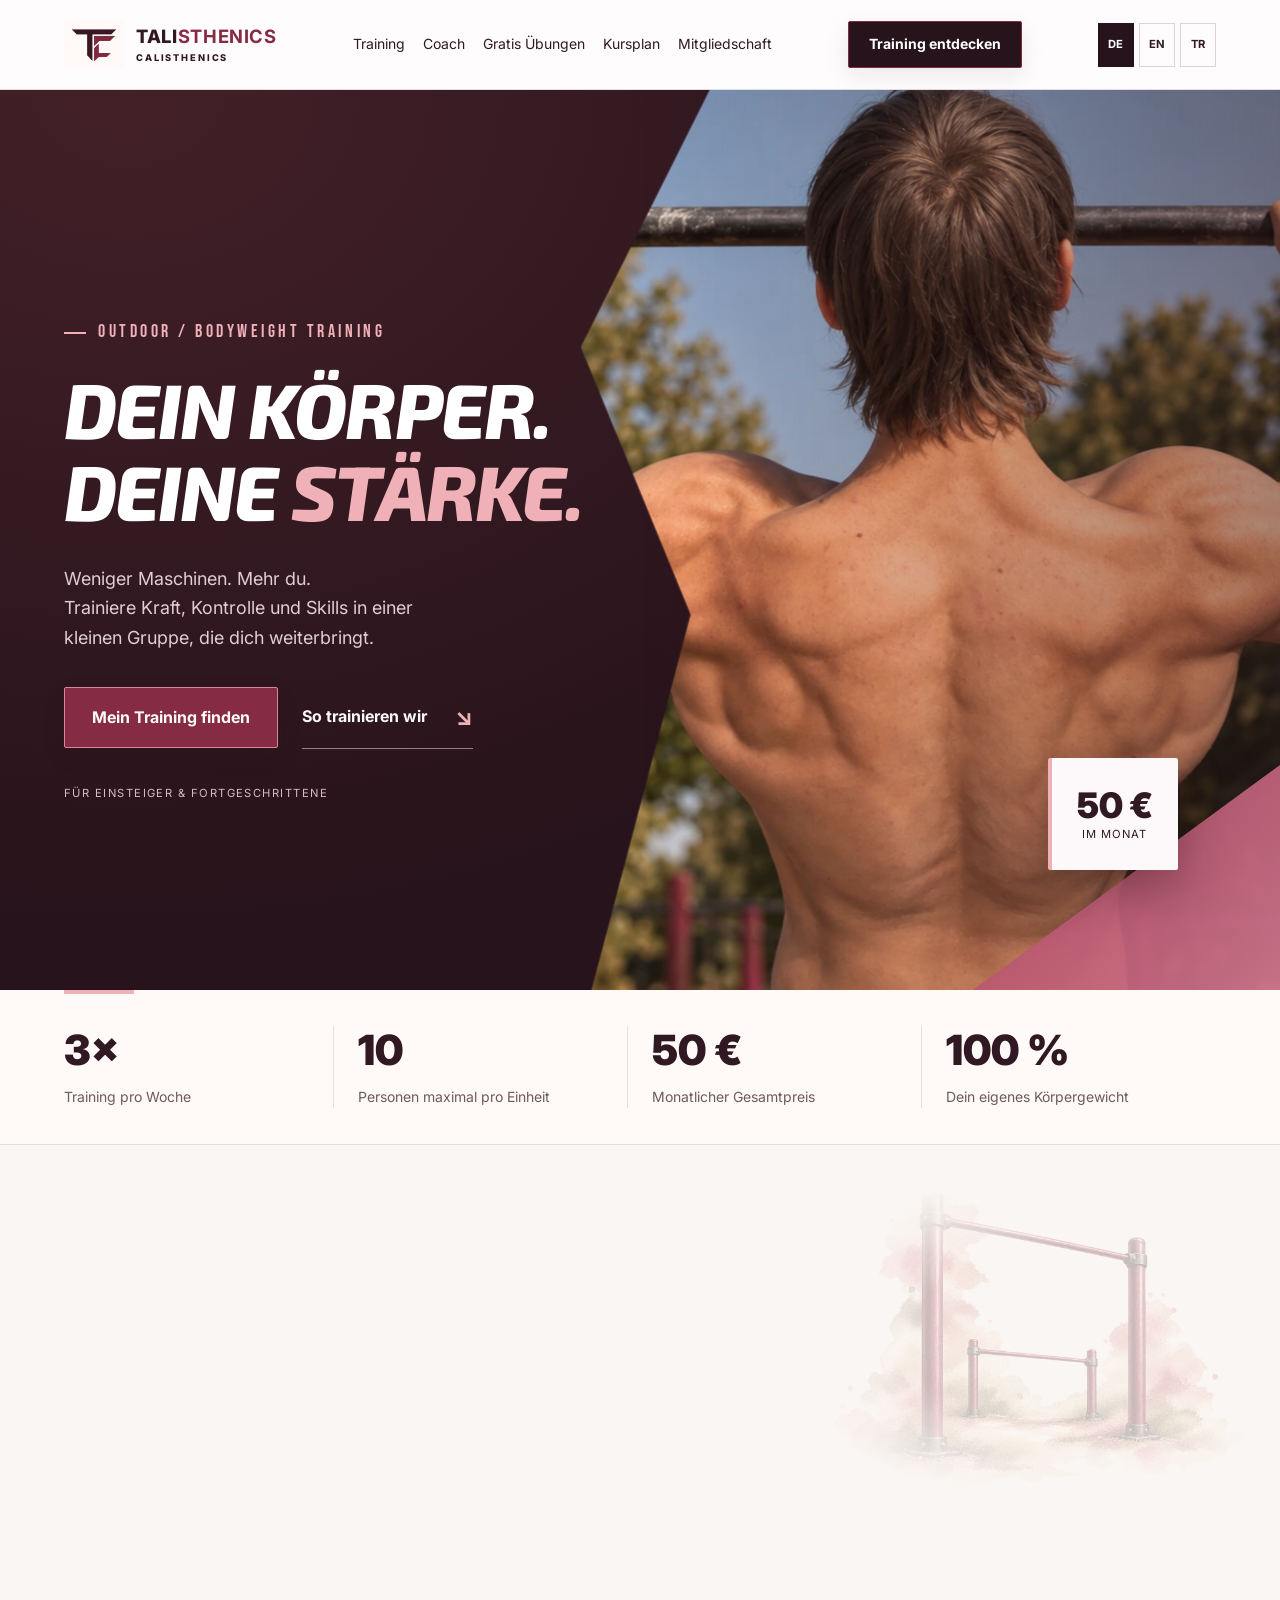
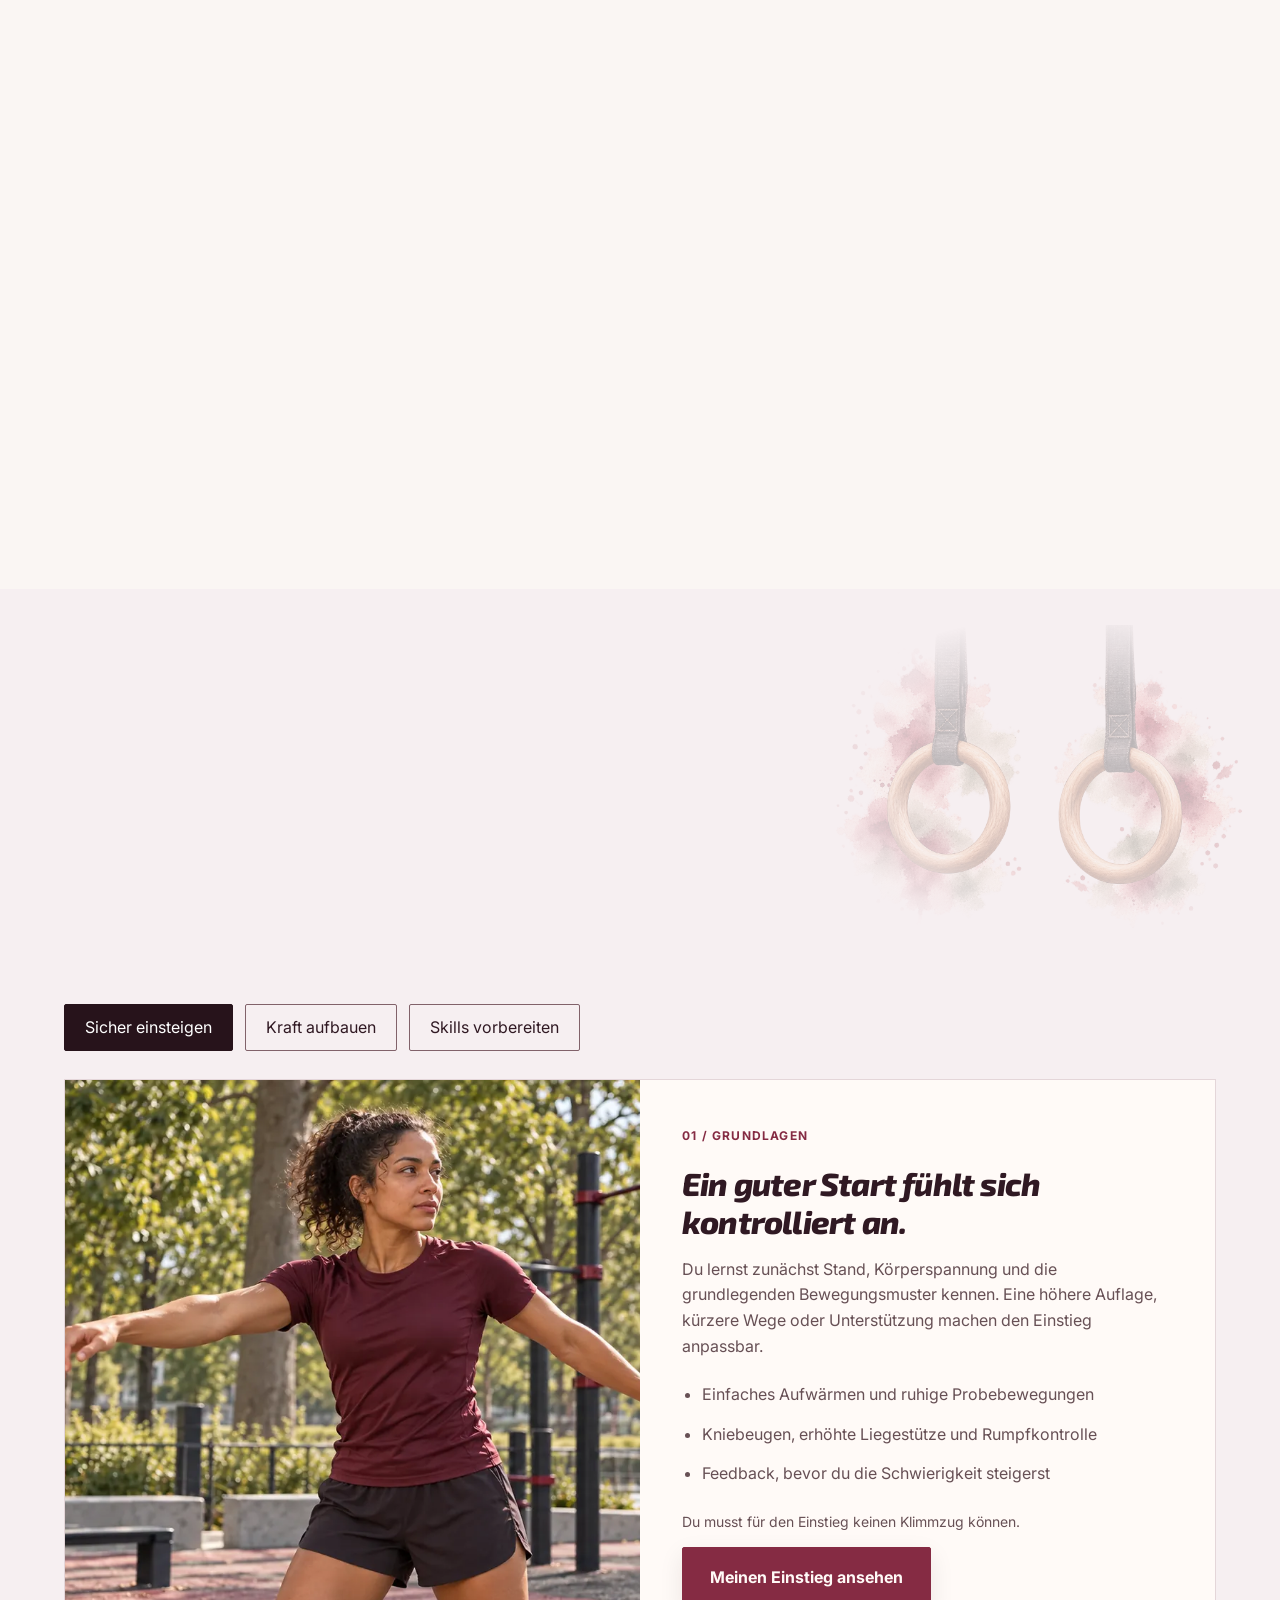
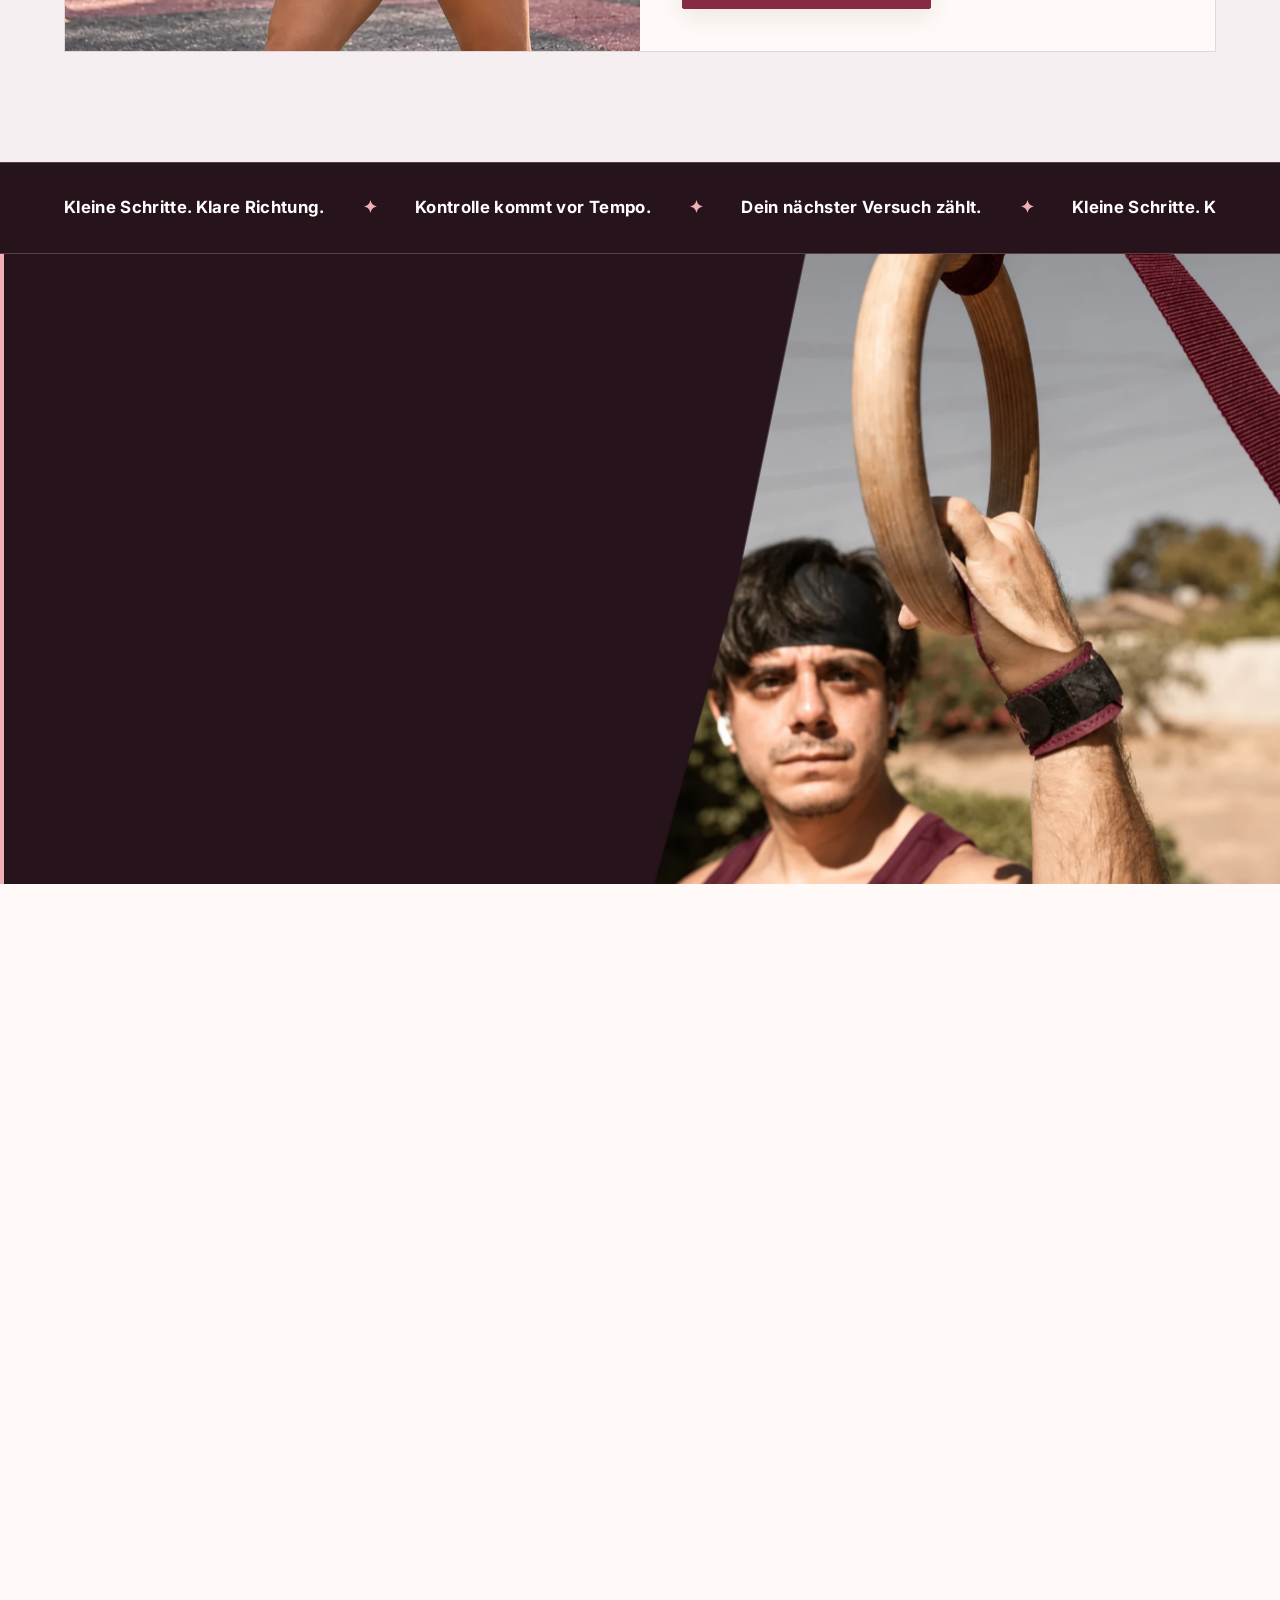
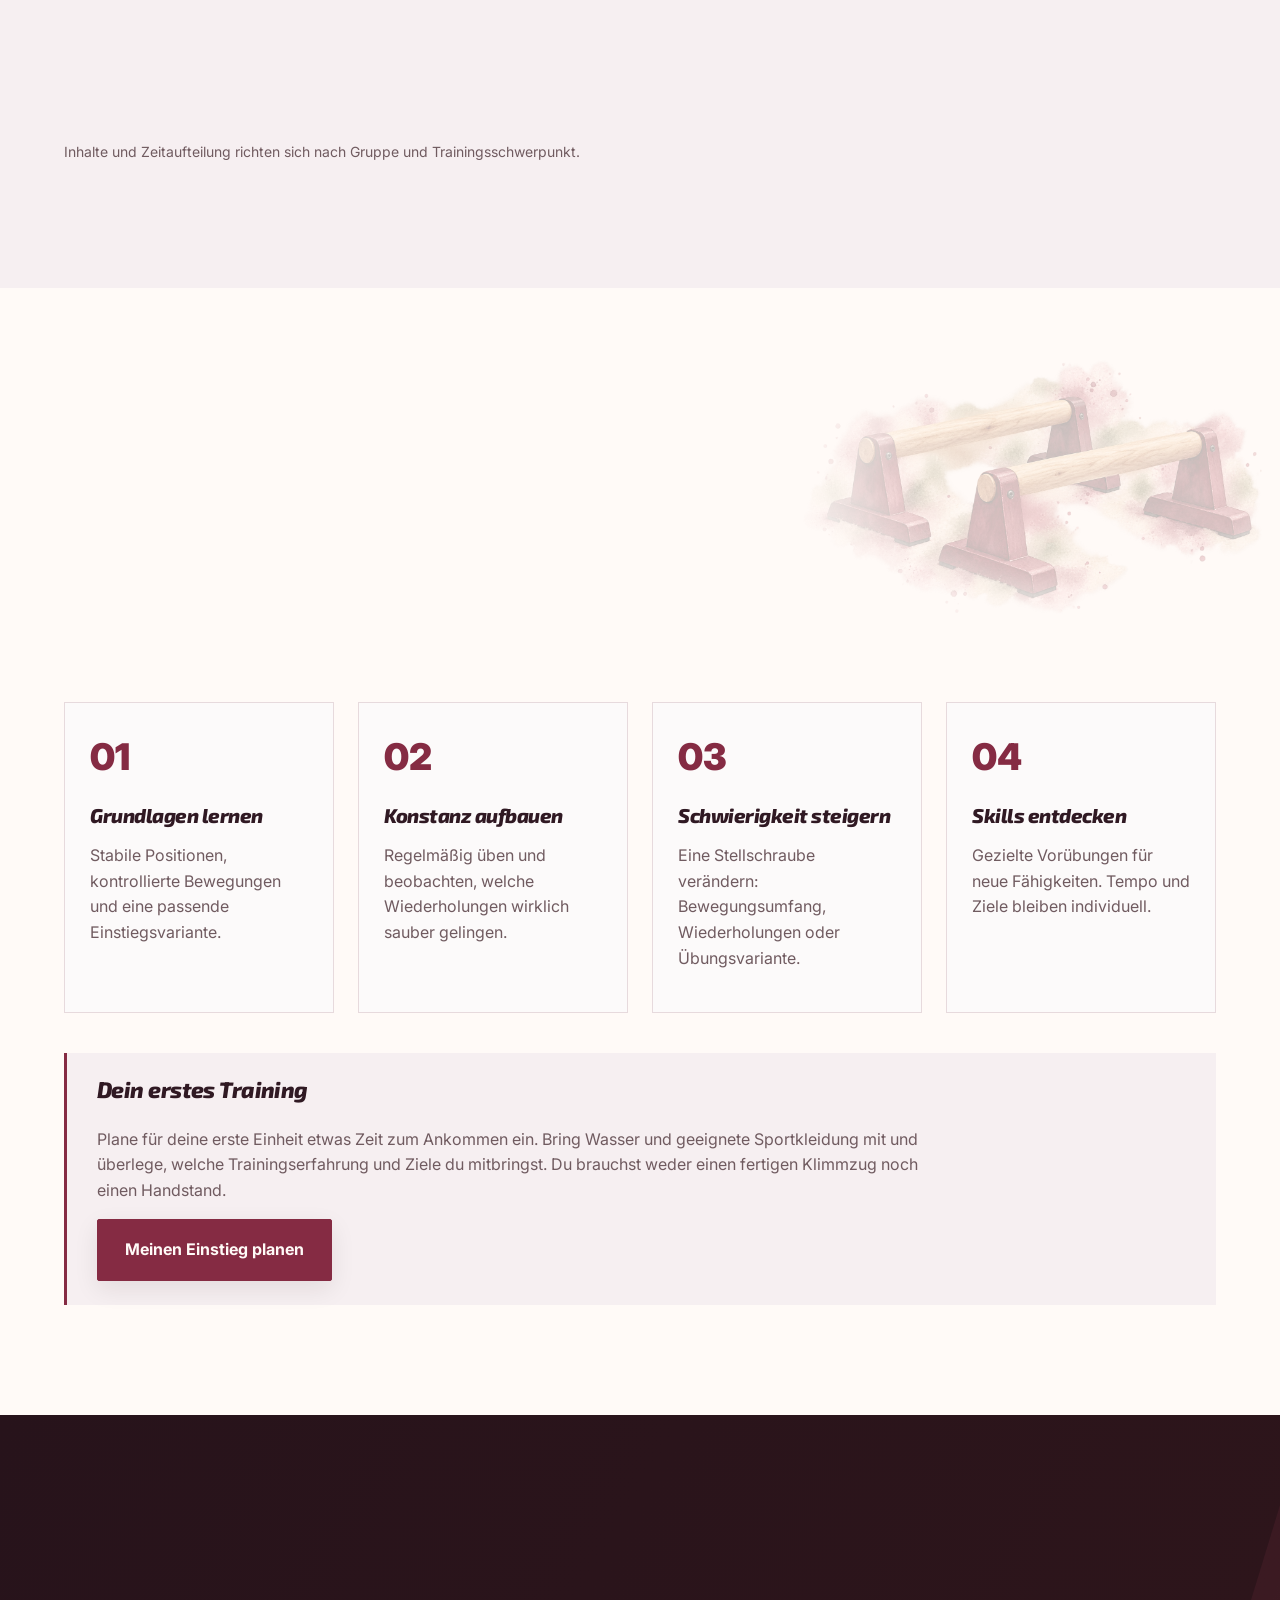
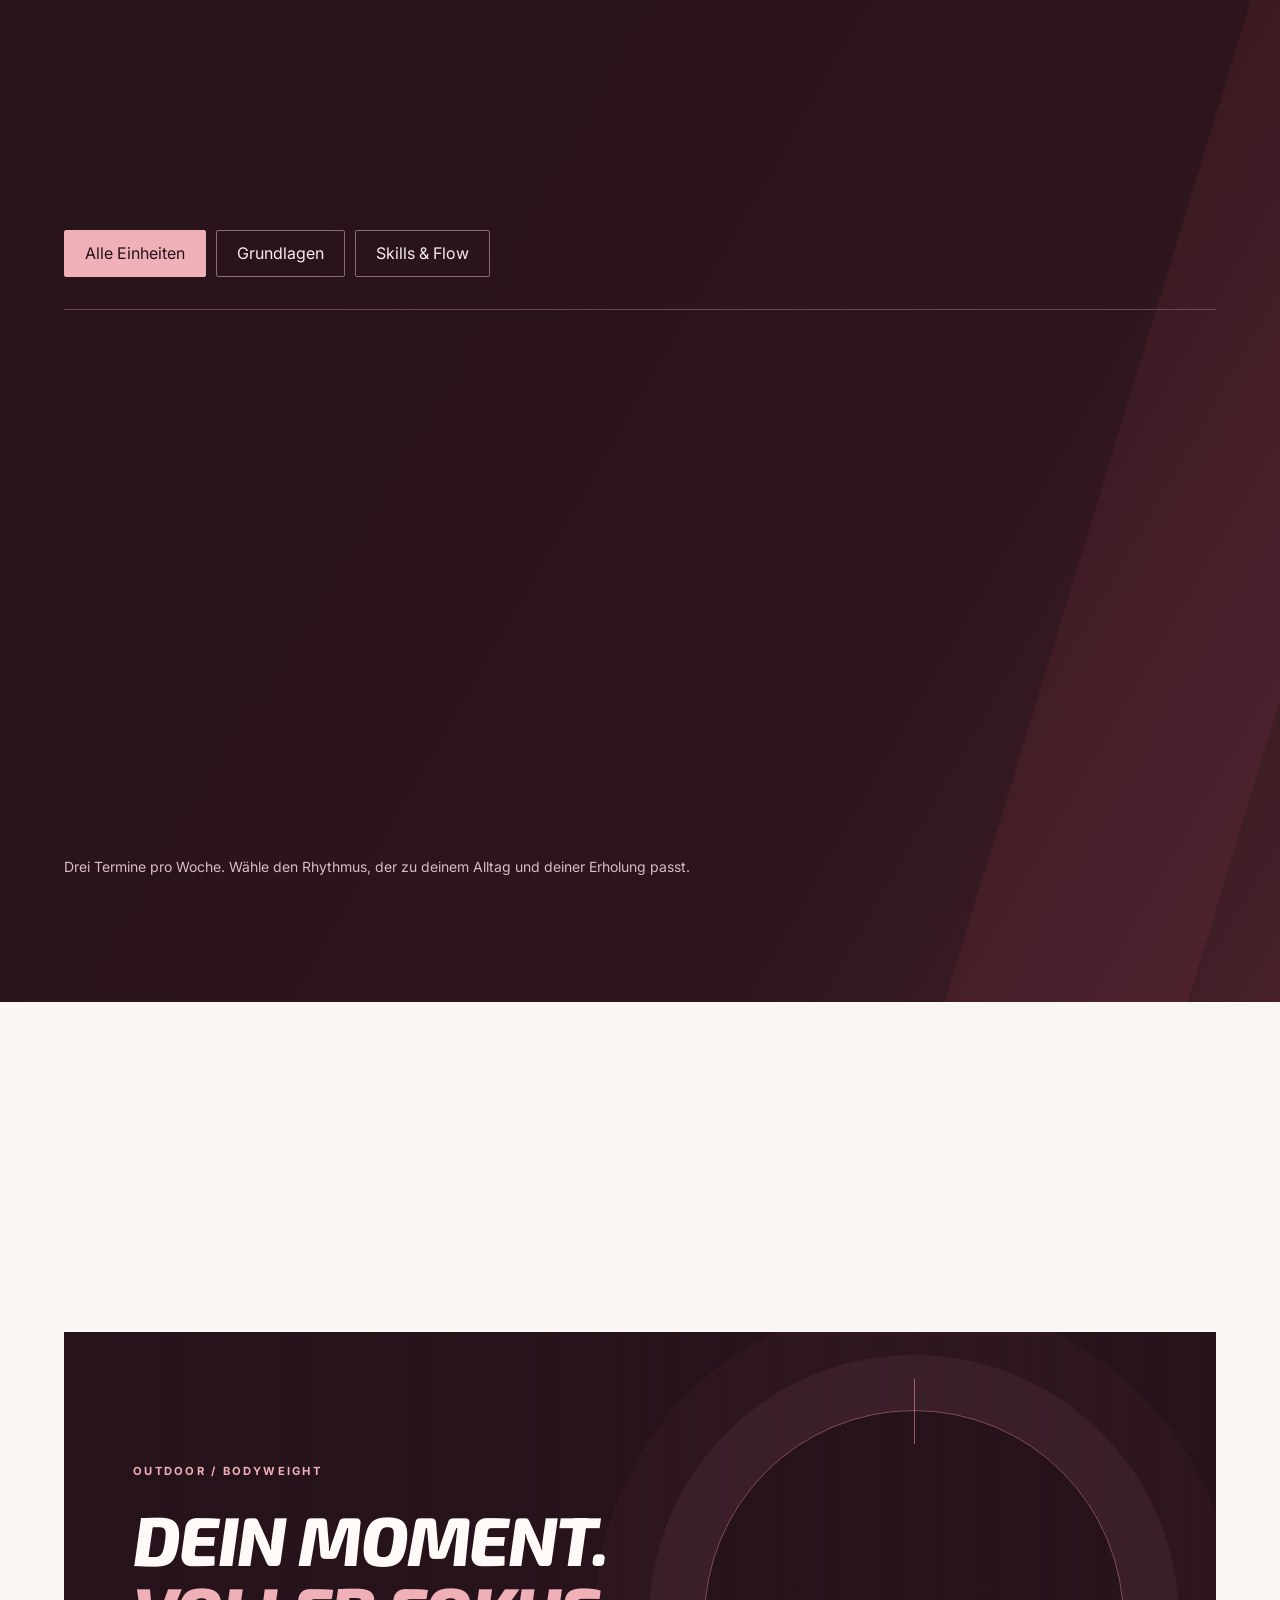
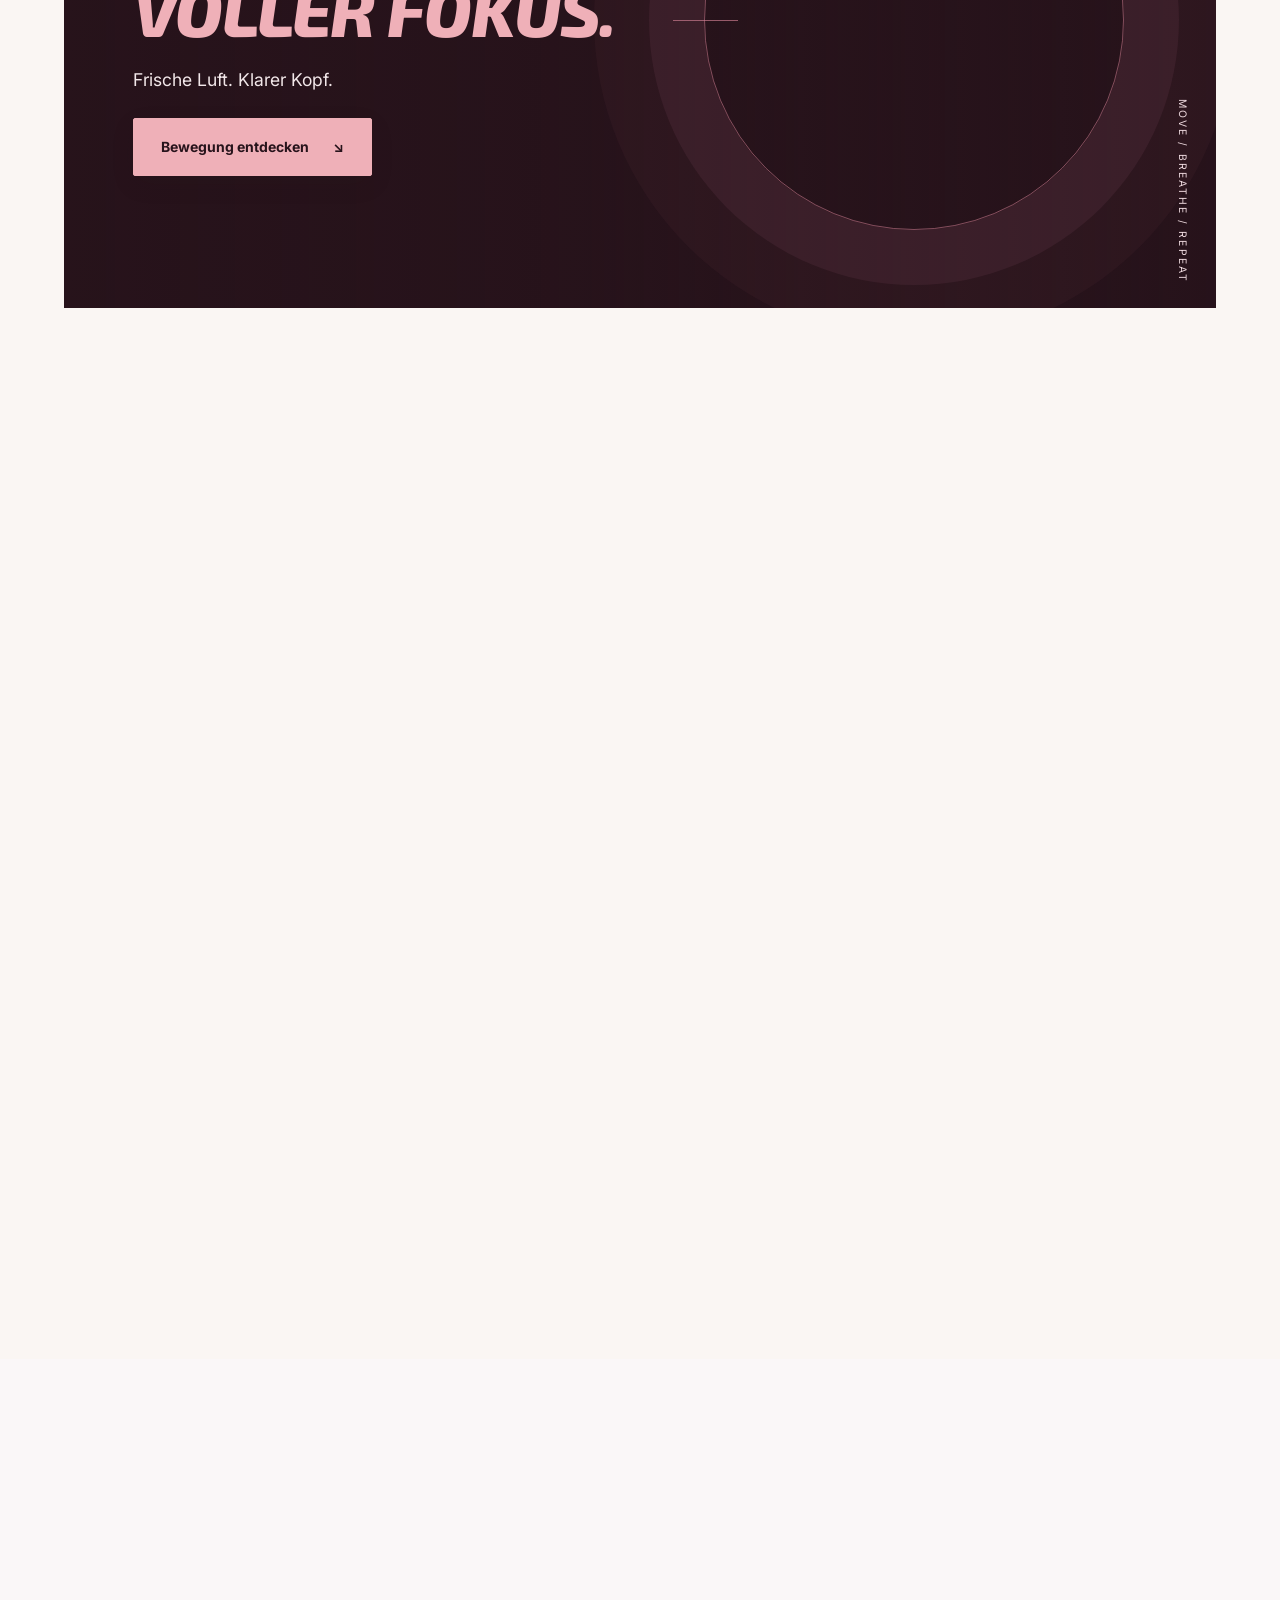
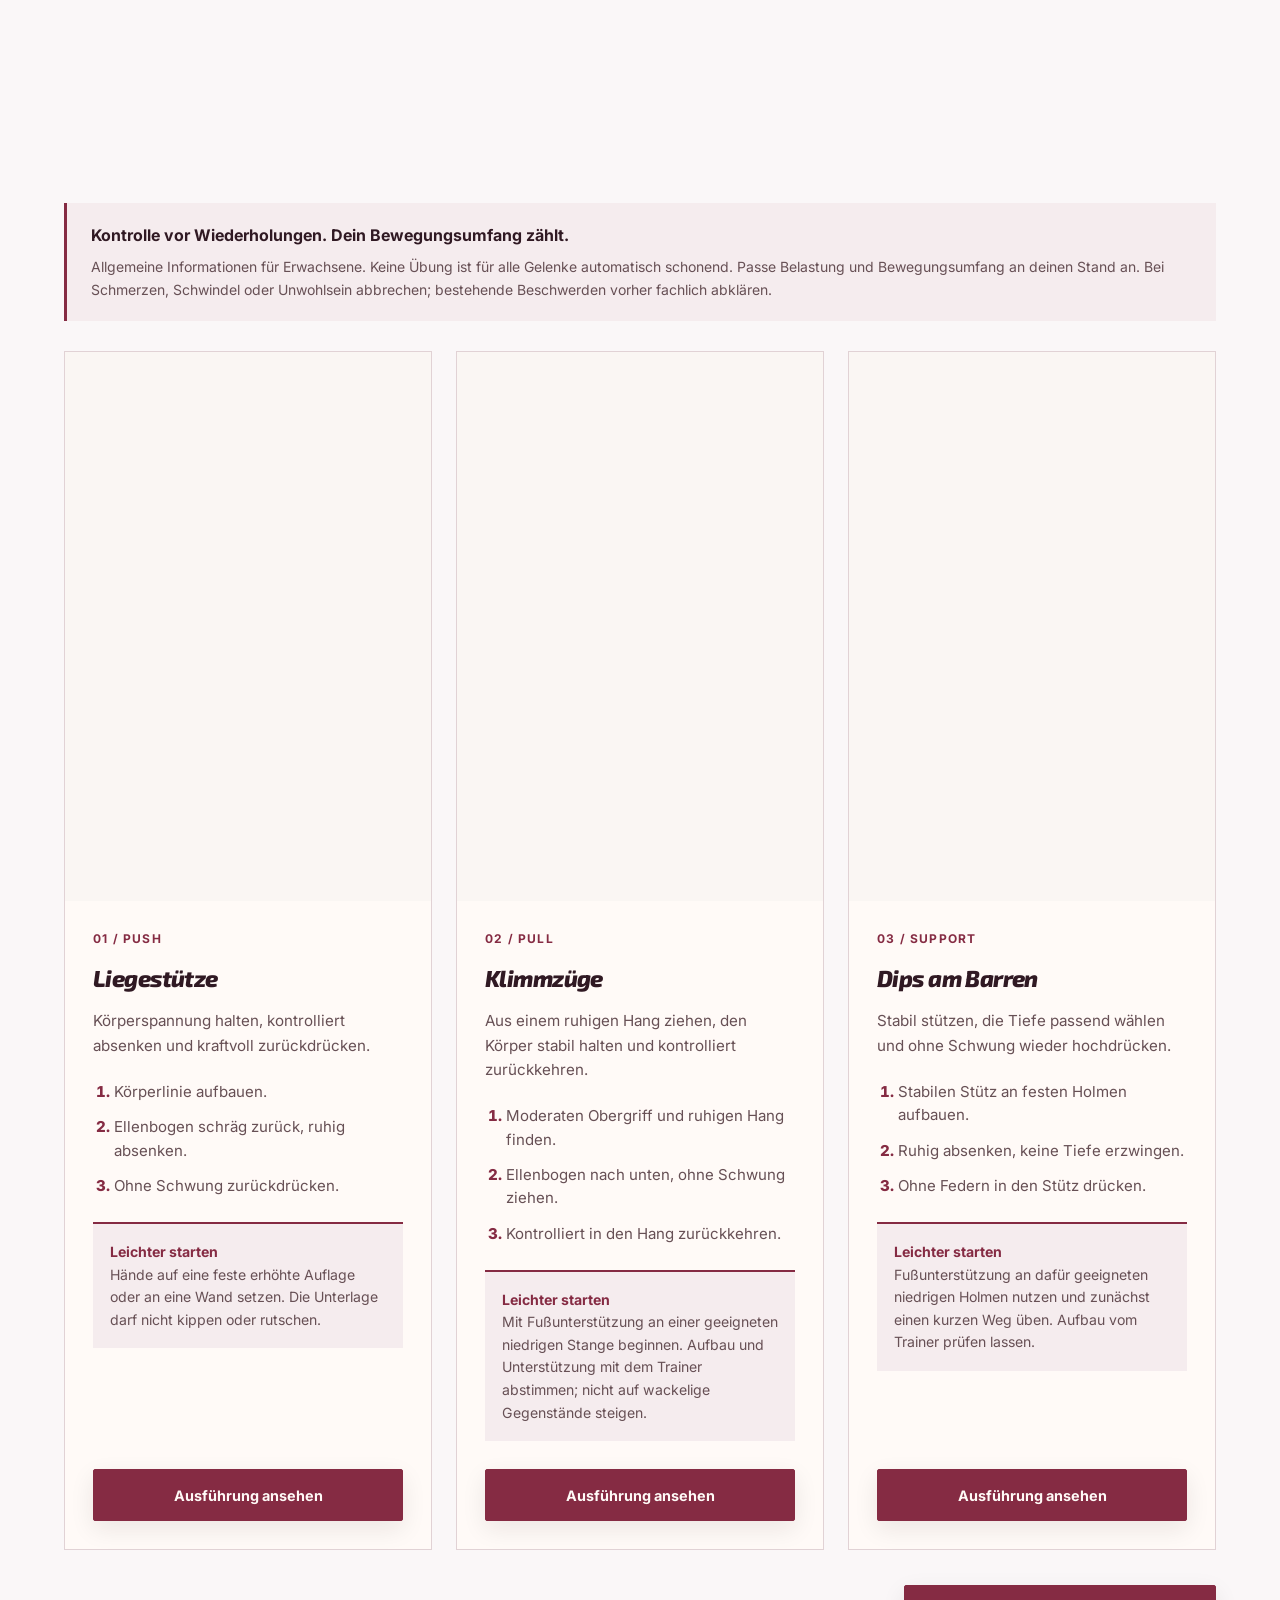
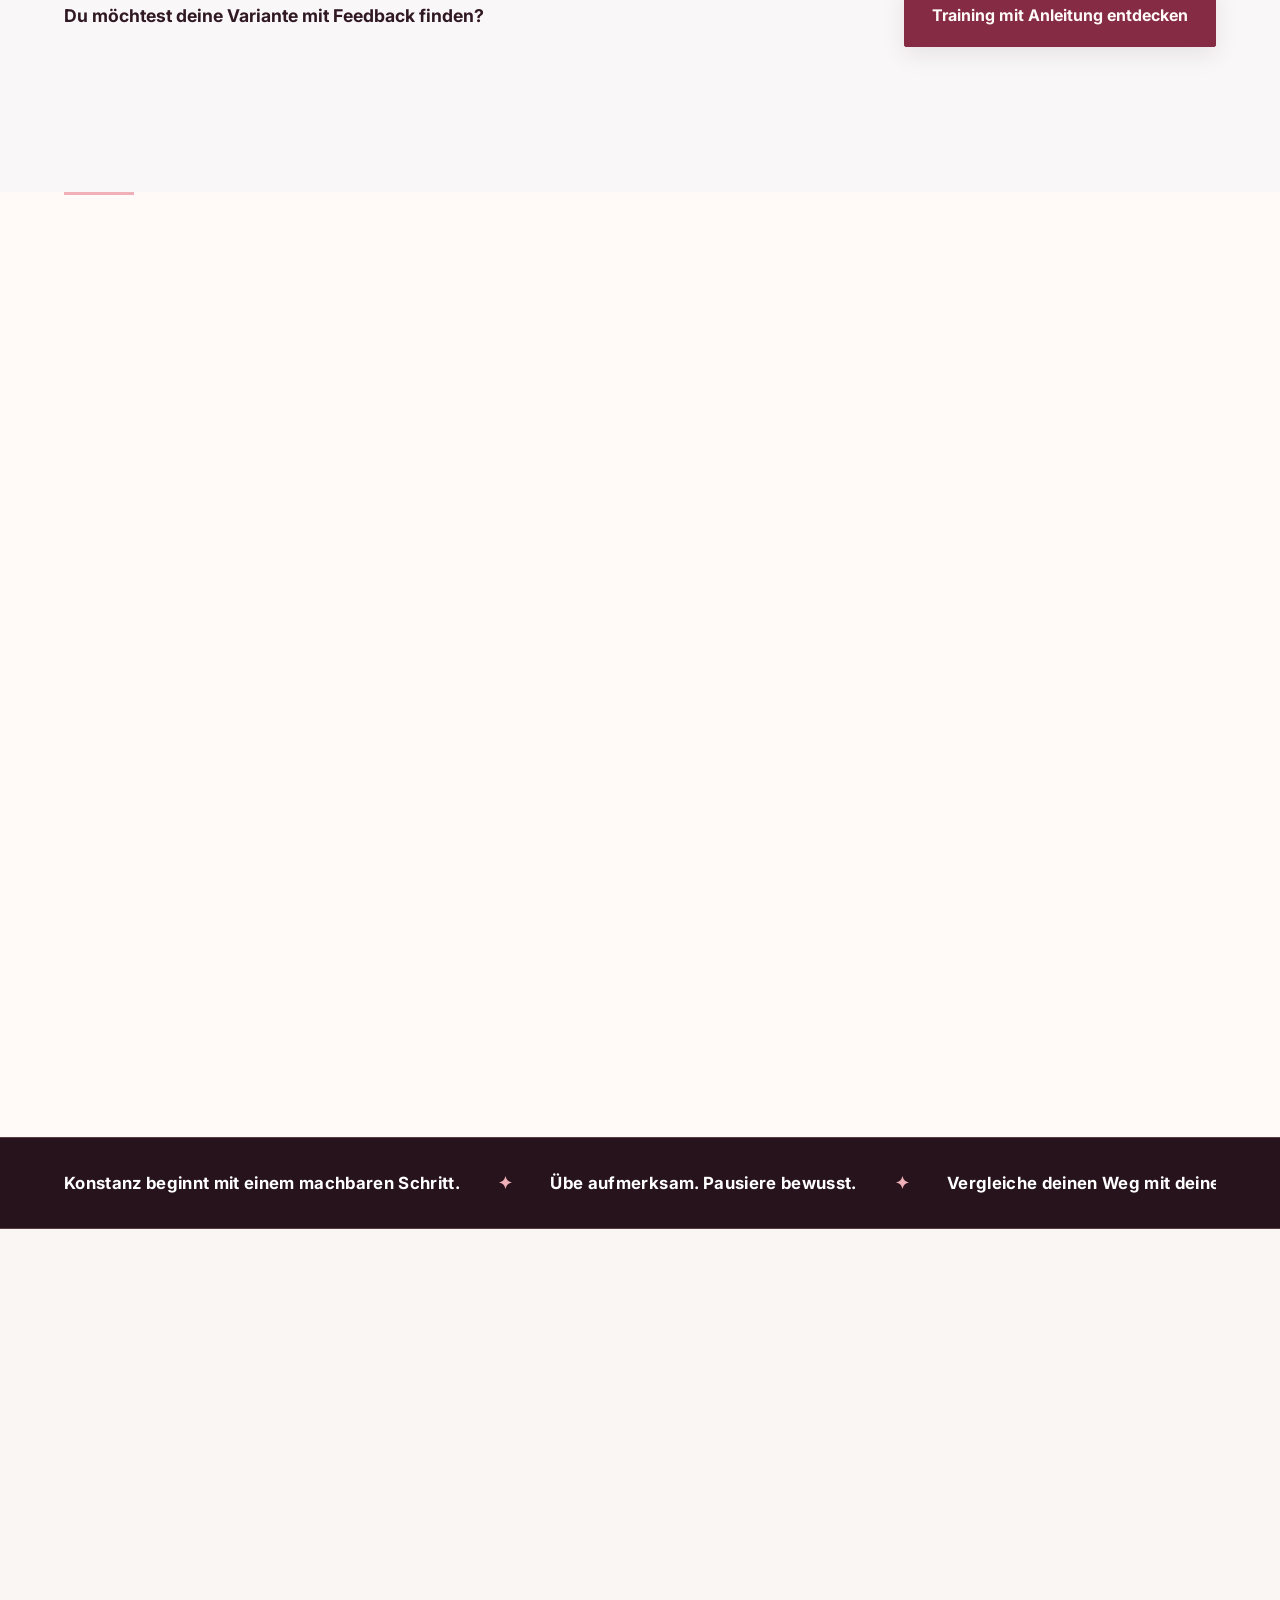
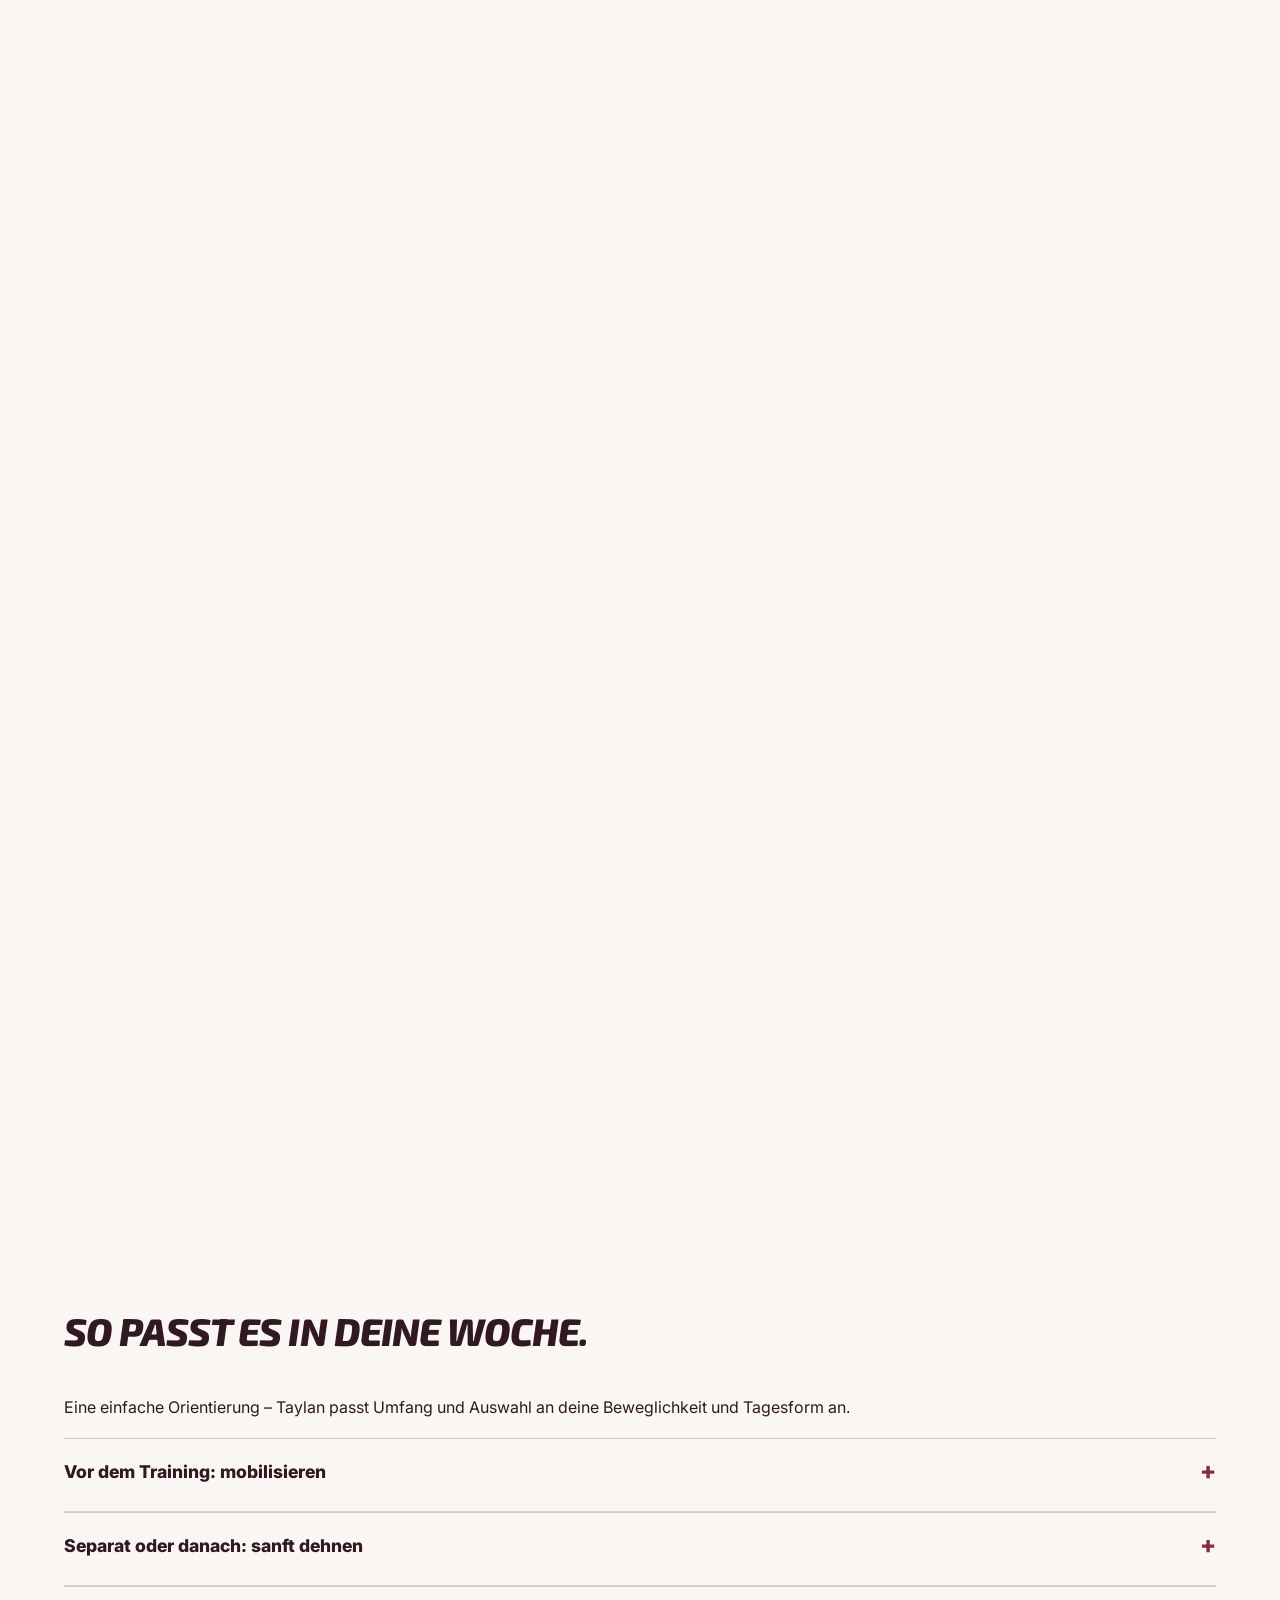
==== commit 83410de2: "Fit hero headings before photo in every language and restore tall narrow eyebrow lettering" ====
--- a/index.html
+++ b/index.html
@@ -7,14 +7,16 @@
 <meta http-equiv="Content-Security-Policy" content="default-src 'self'; script-src 'self'; style-src 'self'; img-src 'self' data:; font-src 'self'; connect-src 'none'; object-src 'none'; base-uri 'none'; form-action 'none'; upgrade-insecure-requests">
 <title>TALISTHENICS — Dein Körper. Deine Stärke.</title><link rel="stylesheet" href="style-avatar20b.css?v=7"><link rel="stylesheet" href="style-headings-watercolor34.css?v=1">
 <link rel="stylesheet" href="style-typography36.css?v=1"><script src="app-core17.js" defer></script>
-<link rel="alternate" hreflang="de" href="https://o-some.github.io/testkunde/index.html"><link rel="alternate" hreflang="en" href="https://o-some.github.io/testkunde/en/index.html"><link rel="alternate" hreflang="tr" href="https://o-some.github.io/testkunde/tr/index.html"><link rel="canonical" href="https://o-some.github.io/testkunde/index.html"><link rel="icon" href="assets/talisthenics-tc-brand19.webp" type="image/webp"></head>
+<link rel="alternate" hreflang="de" href="https://o-some.github.io/testkunde/index.html"><link rel="alternate" hreflang="en" href="https://o-some.github.io/testkunde/en/index.html"><link rel="alternate" hreflang="tr" href="https://o-some.github.io/testkunde/tr/index.html"><link rel="canonical" href="https://o-some.github.io/testkunde/index.html"><link rel="icon" href="assets/talisthenics-tc-brand19.webp" type="image/webp"><link rel="stylesheet" href="style-hero37.css?v=1">
+<script src="hero-title-fit37.js?v=1" defer></script>
+</head>
 <body>
 <a class="skip" href="#main">Zum Inhalt springen</a>
 
 <header><a class="brand" href="#" aria-label="TALISTHENICS Startseite"><img class="brand-mark" src="assets/talisthenics-tc-brand19.webp" width="60" height="48" alt=""><span class="brand-word">TALI<strong>STHENICS</strong><small>CALISTHENICS</small></span></a><nav aria-label="Hauptnavigation"><a href="#training">Training</a><a href="#coach">Coach</a><a href="#uebungen">Gratis Übungen</a><a href="#kursplan">Kursplan</a><a href="#preis">Mitgliedschaft</a></nav><button class="button small" data-book>Training entdecken</button><button class="menu" aria-label="Menü öffnen" aria-expanded="false" aria-controls="mobile-nav">☰</button><div class="language-switch" role="group" aria-label="Sprachauswahl"><a href="index.html?v=gallery24" lang="de" hreflang="de" aria-current="page">DE</a><a href="en/index.html?v=gallery24" lang="en" hreflang="en">EN</a><a href="tr/index.html?v=gallery24" lang="tr" hreflang="tr">TR</a></div></header>
 <nav id="mobile-nav" aria-label="Mobile Navigation" hidden><a href="#training">Training</a><a href="#coach">Coach</a><a href="#uebungen">Gratis Übungen</a><a href="#kursplan">Kursplan</a><a href="#preis">Mitgliedschaft</a></nav>
 <main id="main">
-<section class="hero"><img src="assets/hero-rear-identity22.webp" alt="Trainer beim kontrollierten Klimmzug im Outdoor-Park." fetchpriority="high" width="1536" height="1024"><div class="hero-shade"></div><div class="hero-content"><p class="eyebrow">OUTDOOR / BODYWEIGHT TRAINING</p><h1>DEIN KÖRPER.<br>DEINE <em>STÄRKE.</em></h1><p class="hero-copy">Weniger Maschinen. Mehr du.<br>Trainiere Kraft, Kontrolle und Skills in einer kleinen Gruppe, die dich weiterbringt.</p><div class="actions"><button class="button" data-book>Mein Training finden</button><a class="text-link" href="#training">So trainieren wir <span>↘</span></a></div><div class="hero-bottom"><span>FÜR EINSTEIGER & FORTGESCHRITTENE</span><span>01 / OWN YOUR MOVEMENT</span></div></div><div class="hero-stamp"><strong>50 €</strong><span>IM MONAT</span></div></section>
+<section class="hero"><img src="assets/hero-rear-identity22.webp" alt="Trainer beim kontrollierten Klimmzug im Outdoor-Park." fetchpriority="high" width="1536" height="1024"><div class="hero-shade"></div><div class="hero-content"><p class="eyebrow">OUTDOOR / BODYWEIGHT TRAINING</p><h1><span class="hero-title-line">DEIN KÖRPER.</span><span class="hero-title-line">DEINE <em>STÄRKE.</em></span></h1><p class="hero-copy">Weniger Maschinen. Mehr du.<br>Trainiere Kraft, Kontrolle und Skills in einer kleinen Gruppe, die dich weiterbringt.</p><div class="actions"><button class="button" data-book>Mein Training finden</button><a class="text-link" href="#training">So trainieren wir <span>↘</span></a></div><div class="hero-bottom"><span>FÜR EINSTEIGER & FORTGESCHRITTENE</span><span>01 / OWN YOUR MOVEMENT</span></div></div><div class="hero-stamp"><strong>50 €</strong><span>IM MONAT</span></div></section>
 <div class="stats"><div><strong>3×</strong><span>Training pro Woche</span></div><div><strong>10</strong><span>Personen maximal pro Einheit</span></div><div><strong>50 €</strong><span>Monatlicher Gesamtpreis</span></div><div><strong>100 %</strong><span>Dein eigenes Körpergewicht</span></div></div>
 <section class="intro section" id="training"><div class="section-head reveal"><p class="eyebrow">01 / DIE METHODE</p><h2>DU BRAUCHST KEIN GYM.<br>DU BRAUCHST <em>EINEN ANFANG.</em></h2><p>Der erste saubere Liegestütz. Dein nächster Klimmzug. Mehr Kontrolle im Handstand. Wir zerlegen große Ziele in Schritte, die zu deinem Level passen.</p></div><div class="training-grid"><article class="training-card reveal"><img src="assets/02-bordeaux16.webp" alt="Athlet führt Dips an Barren im Park aus." loading="lazy" width="800" height="1000"><div><span>01 / STRENGTH</span><h3>Stärker werden.</h3><p>Push, Pull und Beine. Saubere Grundlagen statt zufälliger Wiederholungen.</p></div></article><article class="training-card reveal"><img src="assets/03-bordeaux16.webp" alt="Sportlerin übt einen Handstand vor Berliner Architektur." loading="lazy" width="800" height="1000"><div><span>02 / SKILLS</span><h3>Kontrolle gewinnen.</h3><p>Von der ersten Progression bis zu neuen Skills. In deinem Tempo.</p></div></article><article class="training-card reveal"><img src="assets/04-bordeaux16.webp" alt="Gruppe dehnt sich beim gemeinsamen Training im Stadtpark." loading="lazy" width="800" height="1000"><div><span>03 / MOBILITY</span><h3>Freier bewegen.</h3><p>Aktive Mobilität und stabile Gelenke als Teil jeder Trainingseinheit.</p></div></article></div></section>
 <section class="section goals-section" id="ziele"><div class="section-head reveal"><p class="eyebrow">DEIN ZIEL / DEIN EINSTIEG</p><h2>WAS WILLST DU<br><em>BEWEGEN?</em></h2><p>Calisthenics beginnt bei deinem aktuellen Stand. Wähle einen Schwerpunkt und entdecke, wie eine passende Einheit aussehen kann.</p></div><div class="goal-filters" aria-label="Trainingsschwerpunkt auswählen"><button class="filter active" data-goal="basis" aria-pressed="true">Sicher einsteigen</button><button class="filter" data-goal="kraft" aria-pressed="false">Kraft aufbauen</button><button class="filter" data-goal="skills" aria-pressed="false">Skills vorbereiten</button></div><div class="goal-panels">
--- a/style-hero37.css
+++ b/style-hero37.css
@@ -0,0 +1,38 @@
+/* Keep the Exo 2 heading; fit each language inside the burgundy text area. */
+@font-face {
+  font-family: 'Bebas Neue';
+  src: url('assets/fonts/bebas-neue-regular.woff') format('woff');
+  font-weight: 400;
+  font-style: normal;
+  font-display: swap;
+}
+.hero .eyebrow {
+  font-family: 'Bebas Neue', 'Arial Narrow', Arial, sans-serif;
+  font-weight: 400;
+  font-style: normal;
+  font-synthesis: none;
+  font-size: 1.1rem;
+  letter-spacing: .2em;
+  line-height: 1.3;
+}
+.hero h1 {
+  --hero-title-base: clamp(3.6rem, 6.3vw, 6.8rem);
+  width: calc(48vw - max(5vw, calc((100vw - 1500px) / 2)) - 24px);
+  max-width: 100%;
+  font-size: min(var(--hero-title-base), var(--hero-title-fit, var(--hero-title-base)));
+}
+.hero-title-line {
+  display: block;
+  width: max-content;
+  white-space: nowrap;
+}
+@media (max-width: 1050px) and (min-width: 761px) {
+  .hero h1 { --hero-title-base: 5.2rem; }
+}
+@media (max-width: 760px) {
+  .hero h1 {
+    --hero-title-base: clamp(2.9rem, 10.8vw, 4.8rem);
+    width: 100%;
+  }
+  .hero .eyebrow { font-size: .95rem; letter-spacing: .17em; }
+}
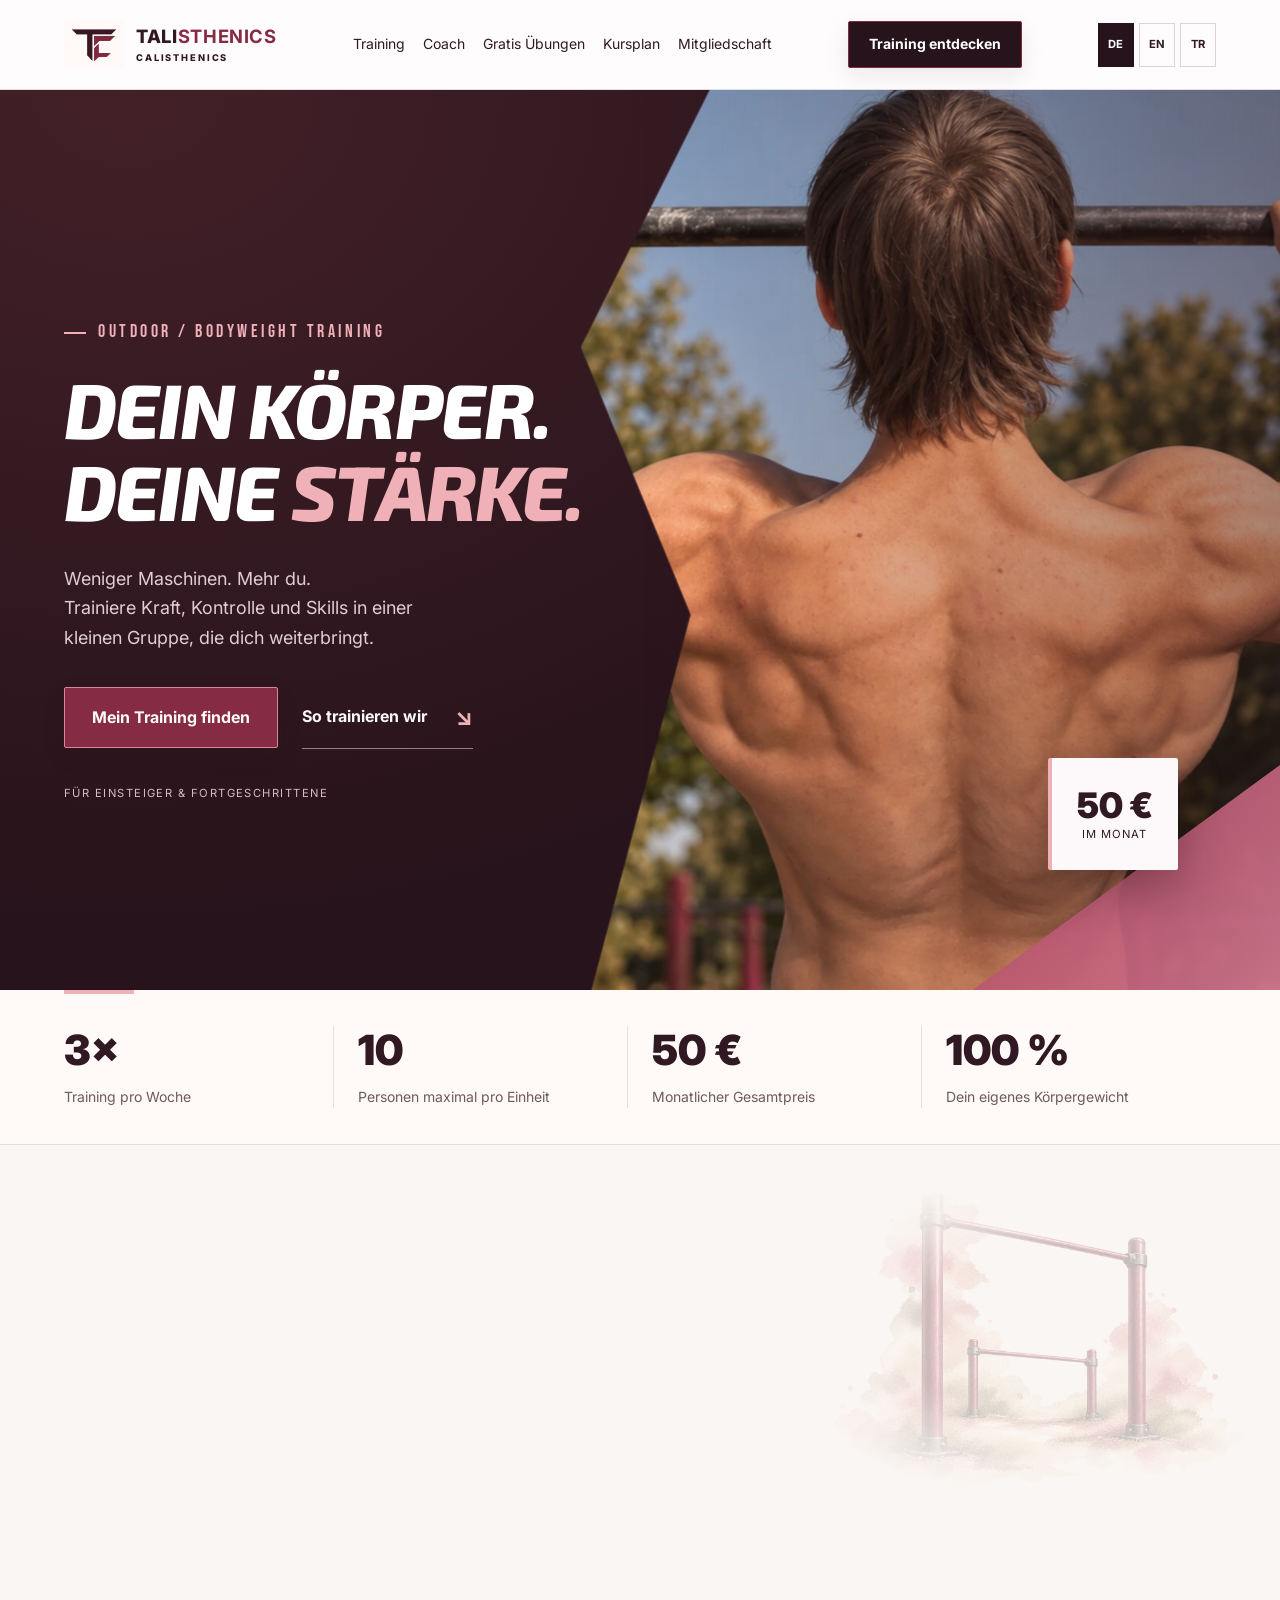
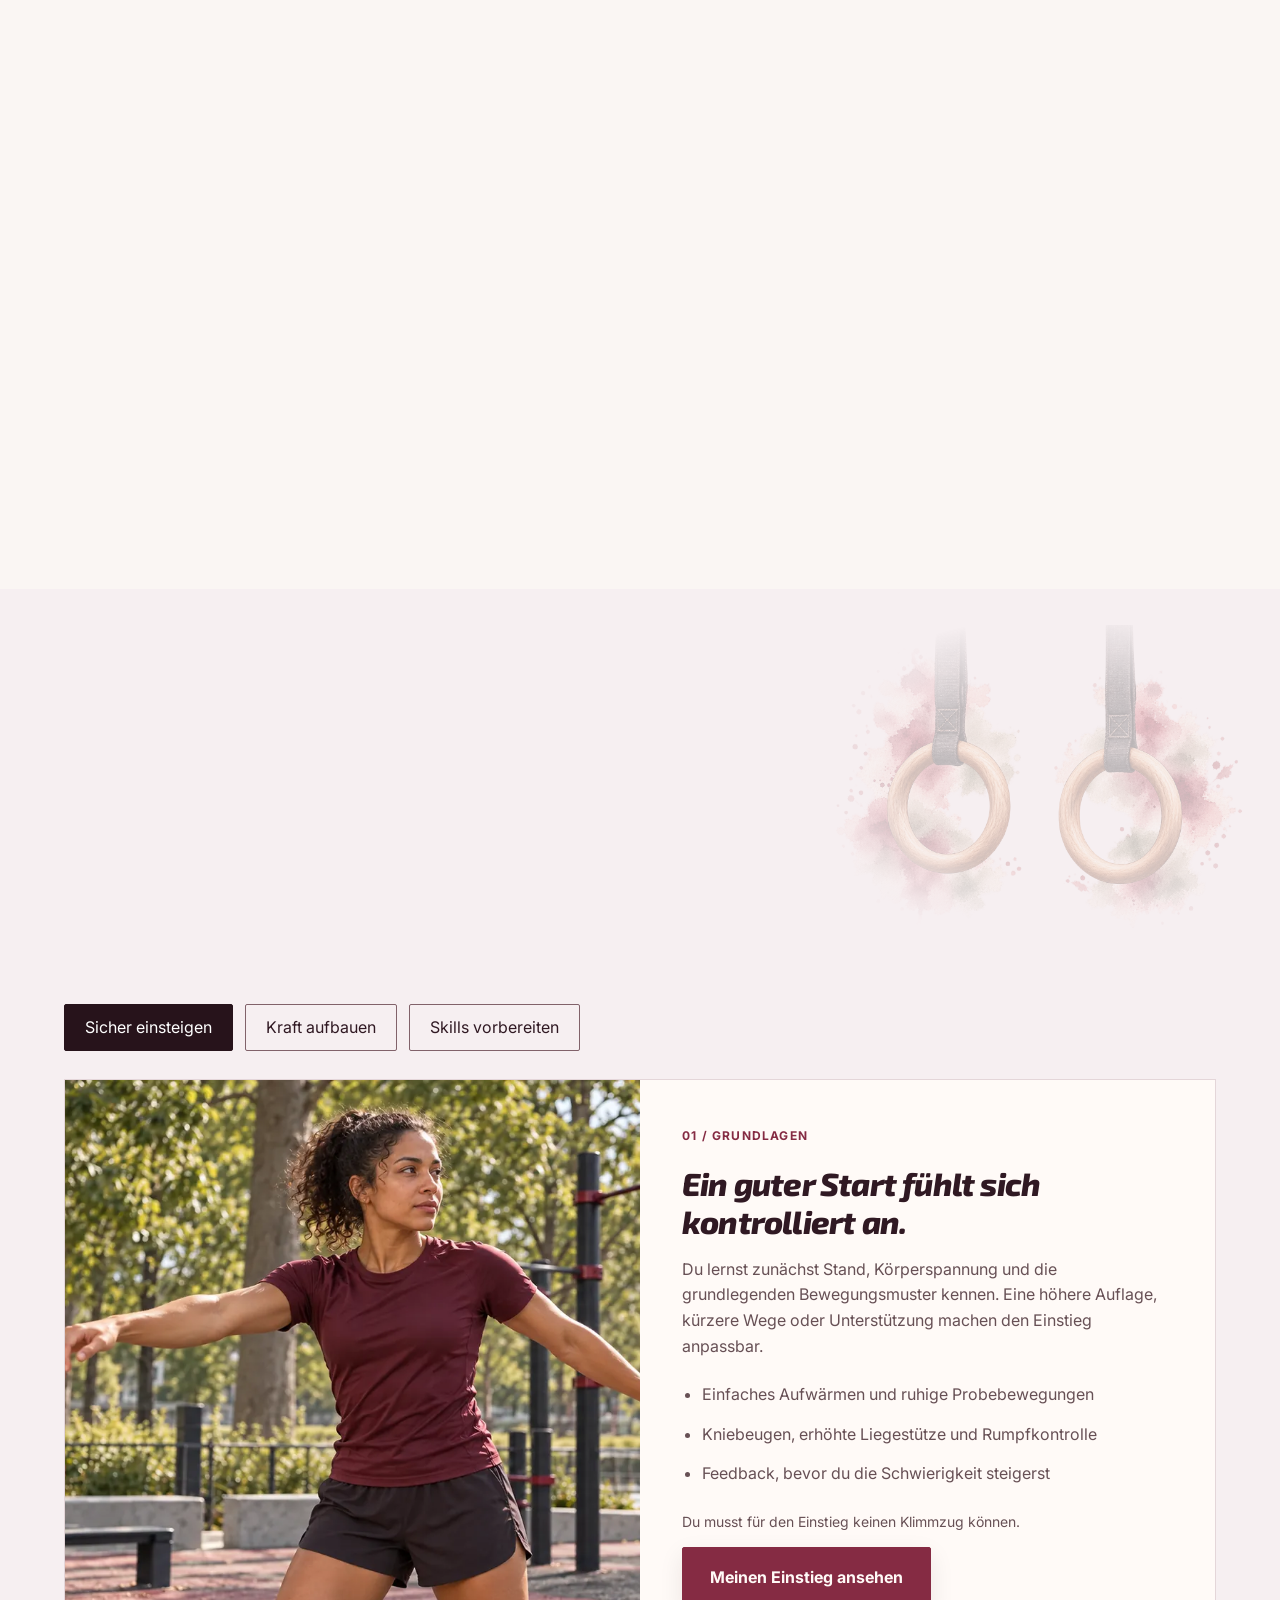
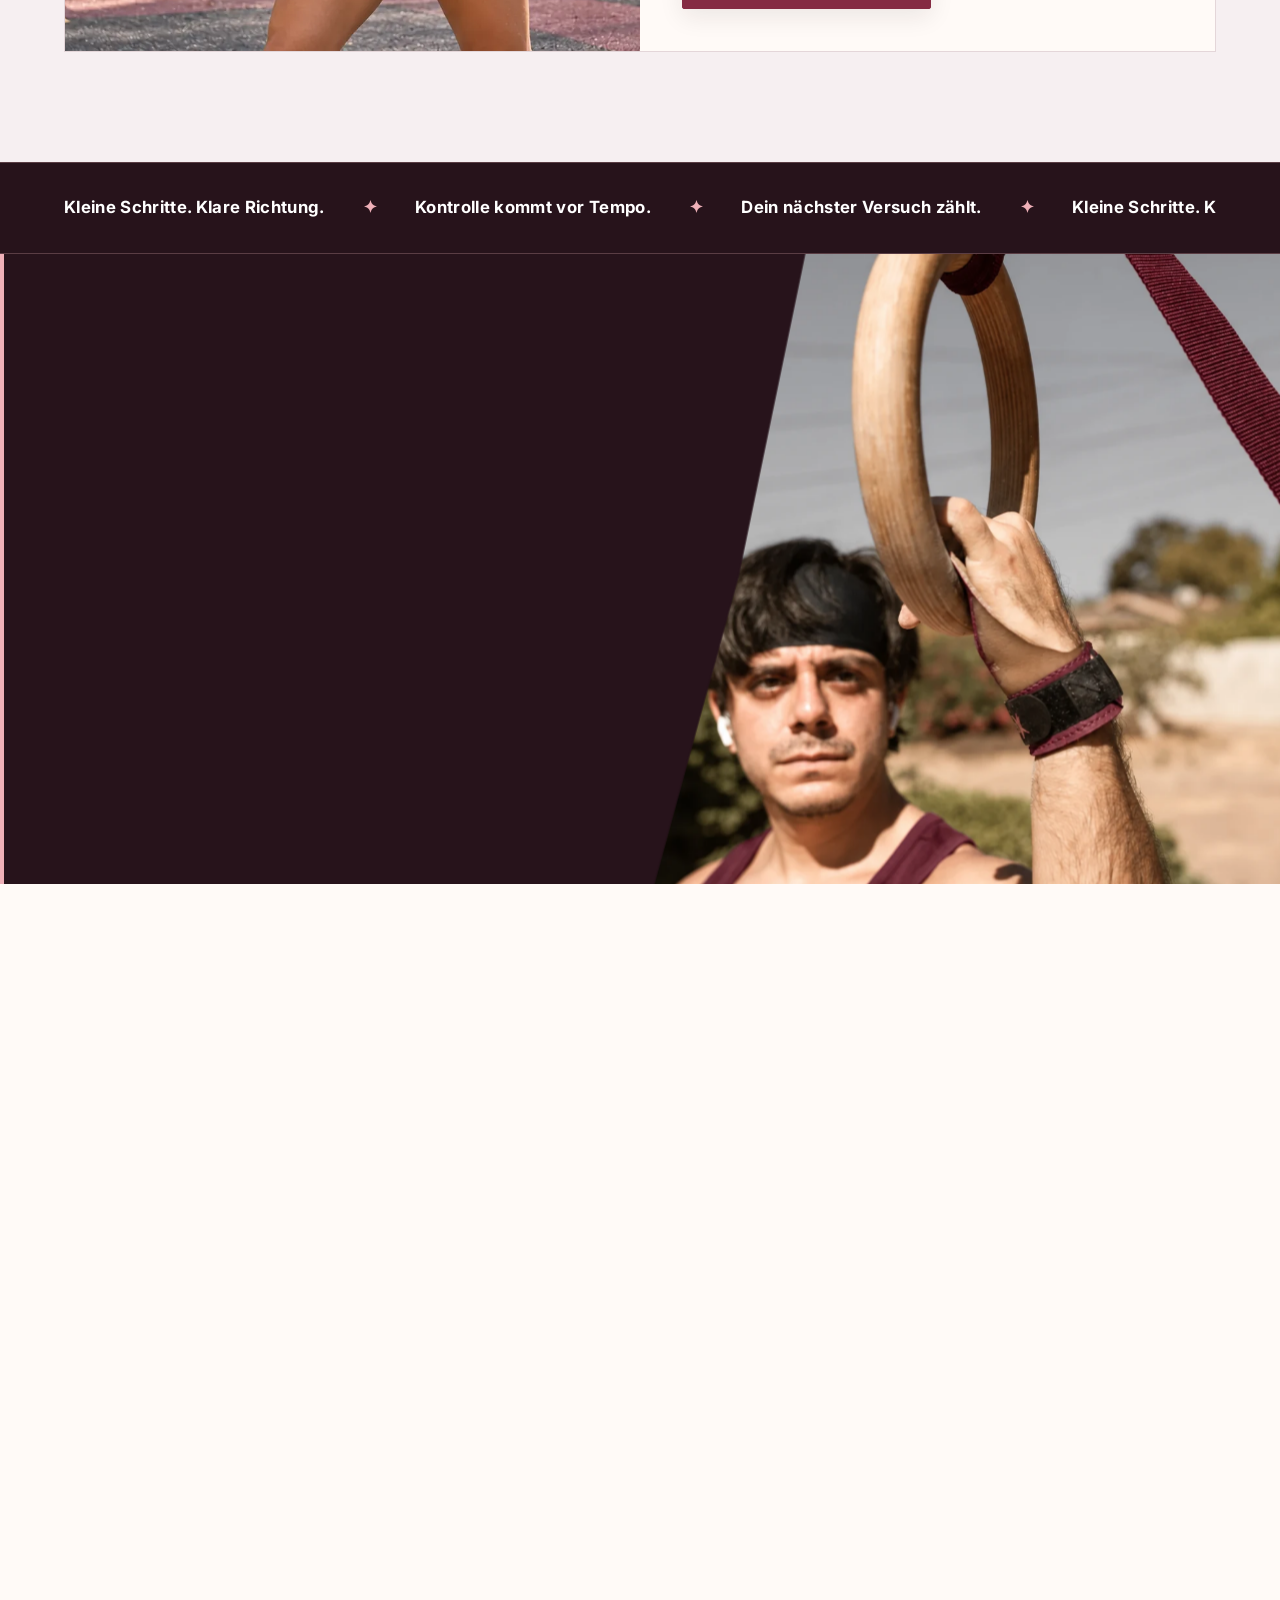
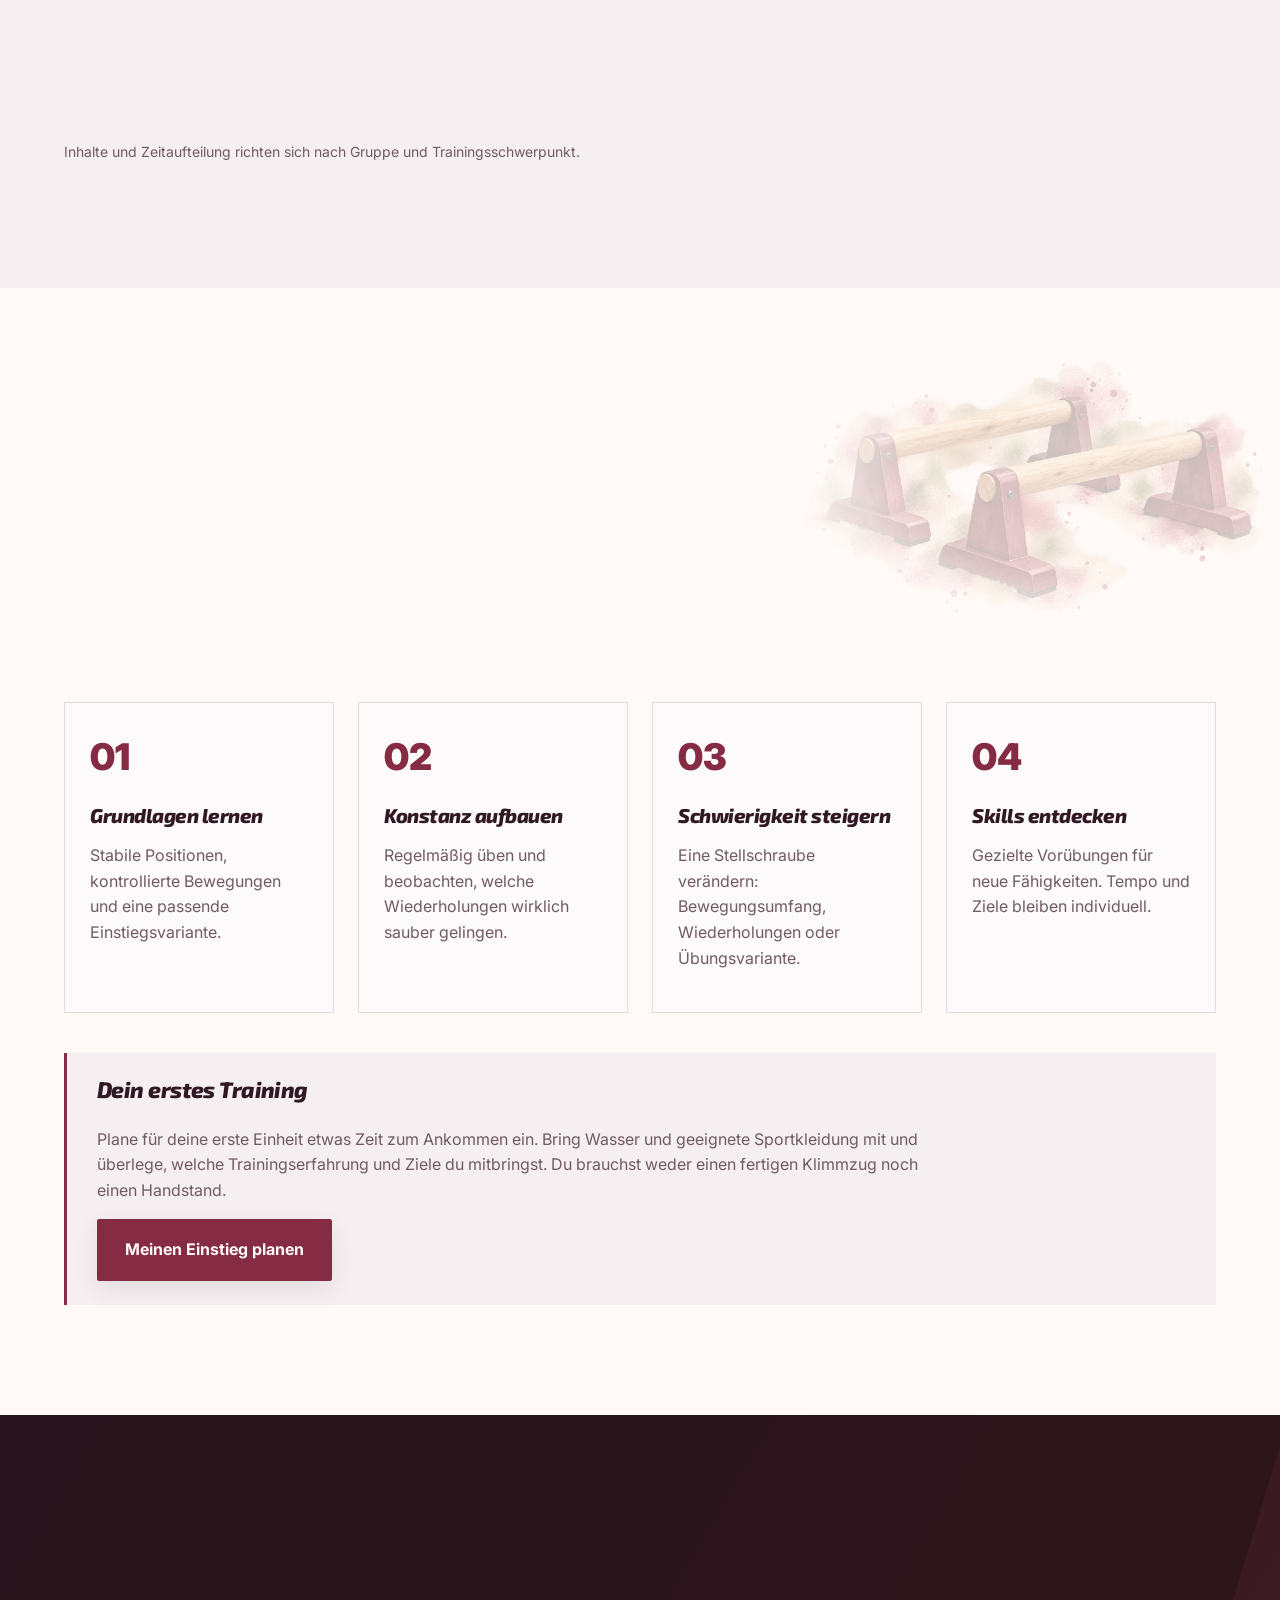
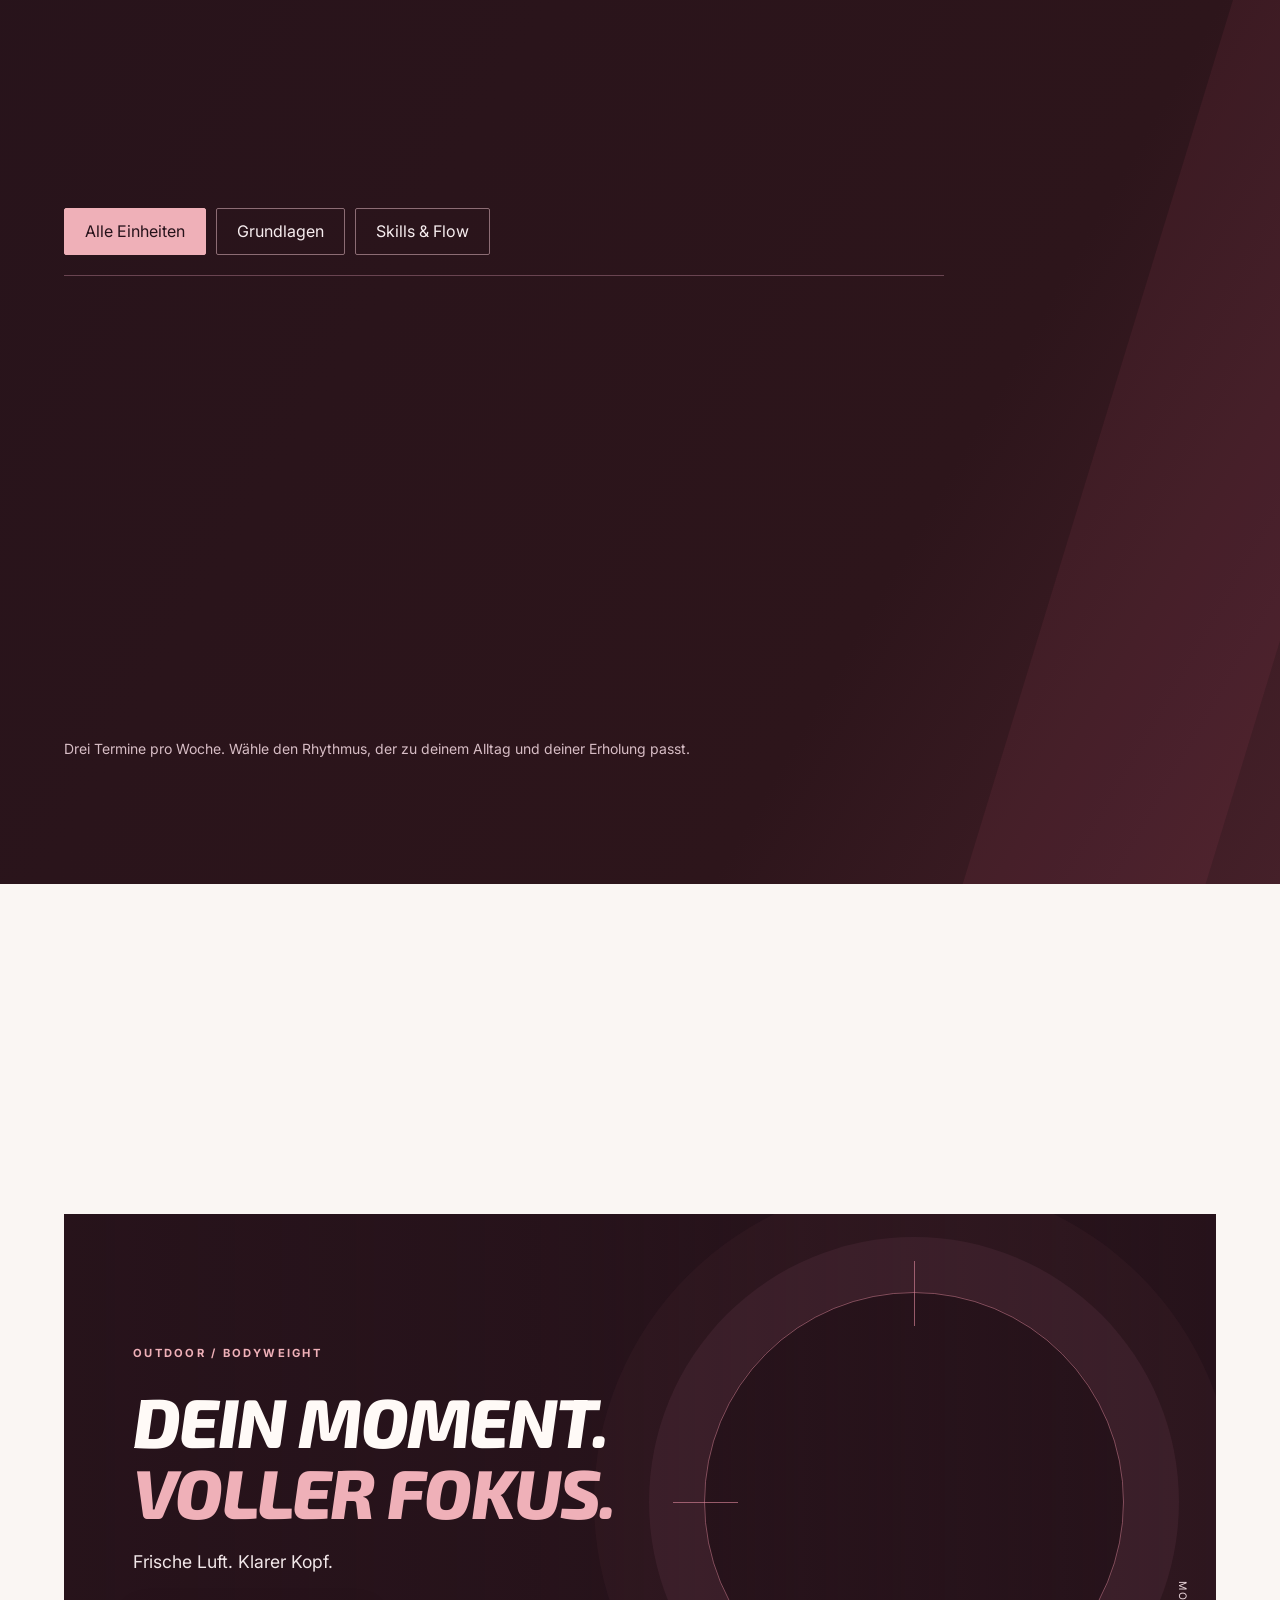
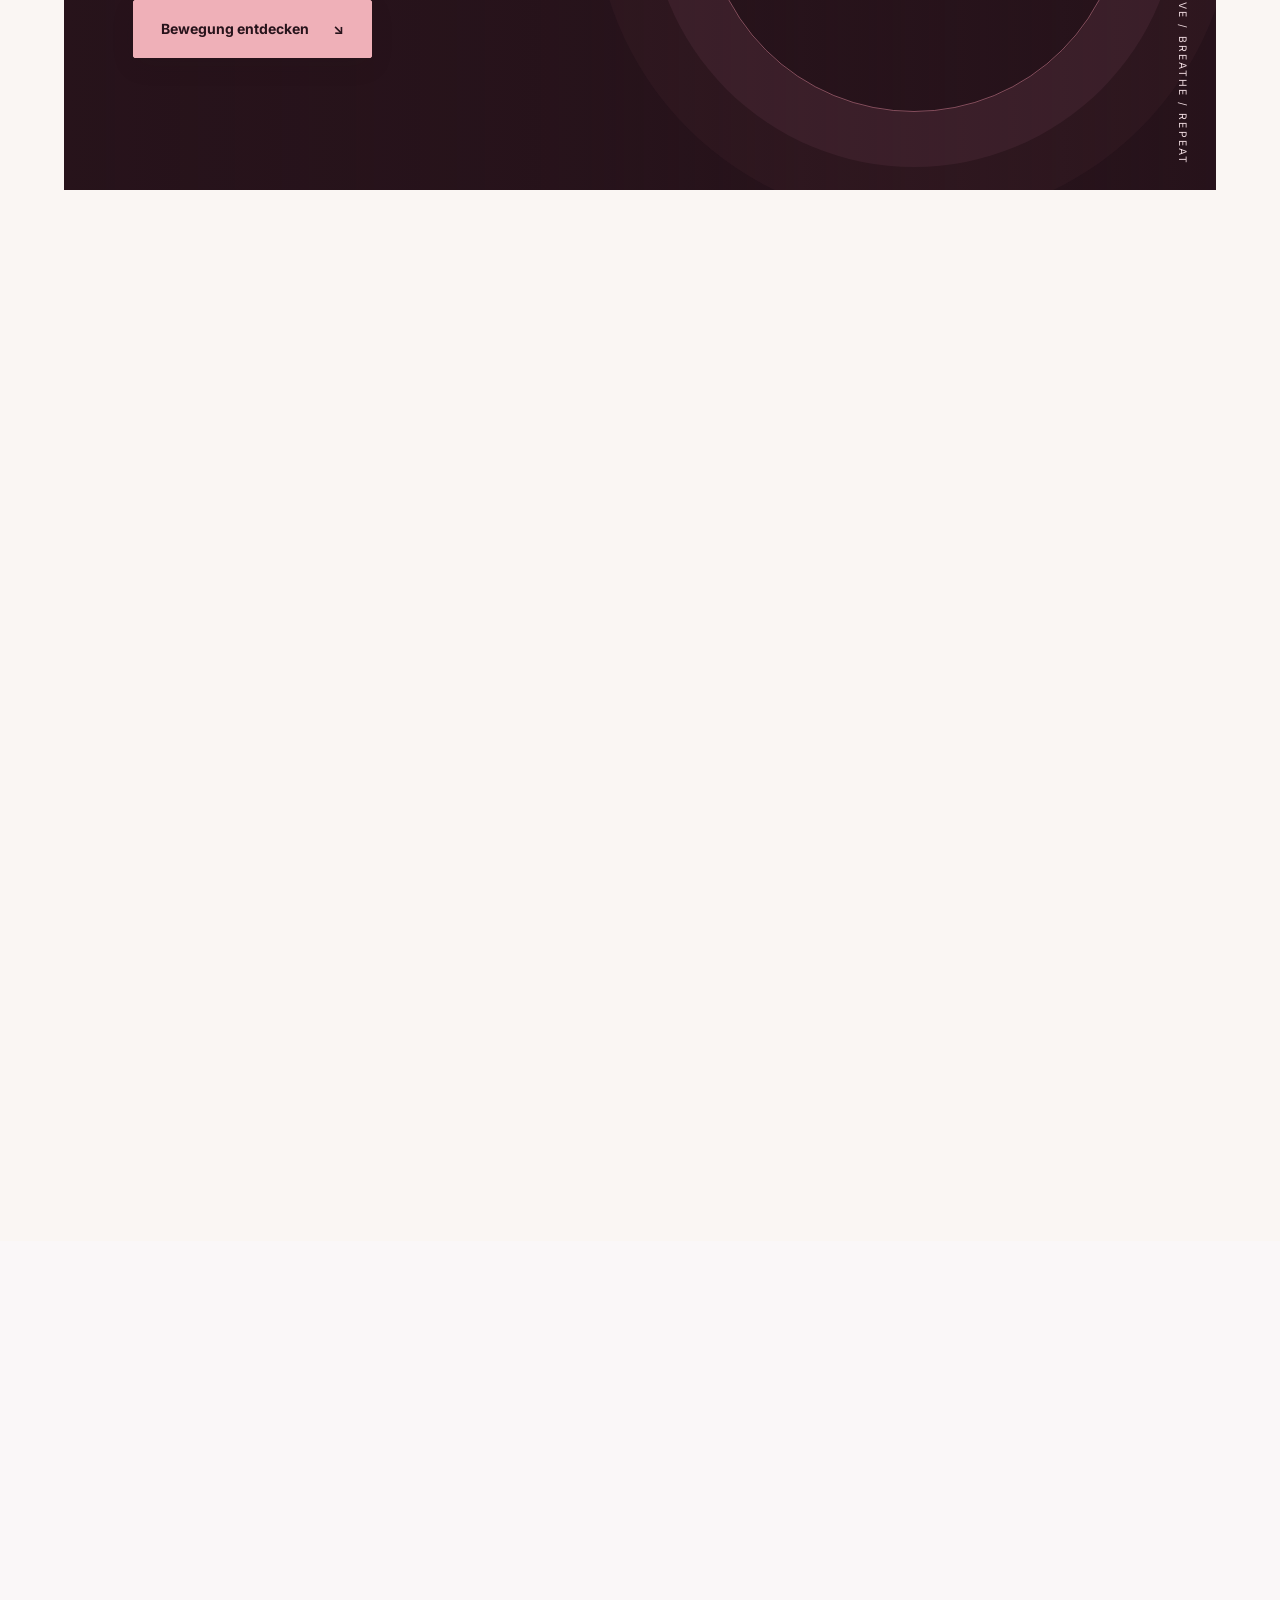
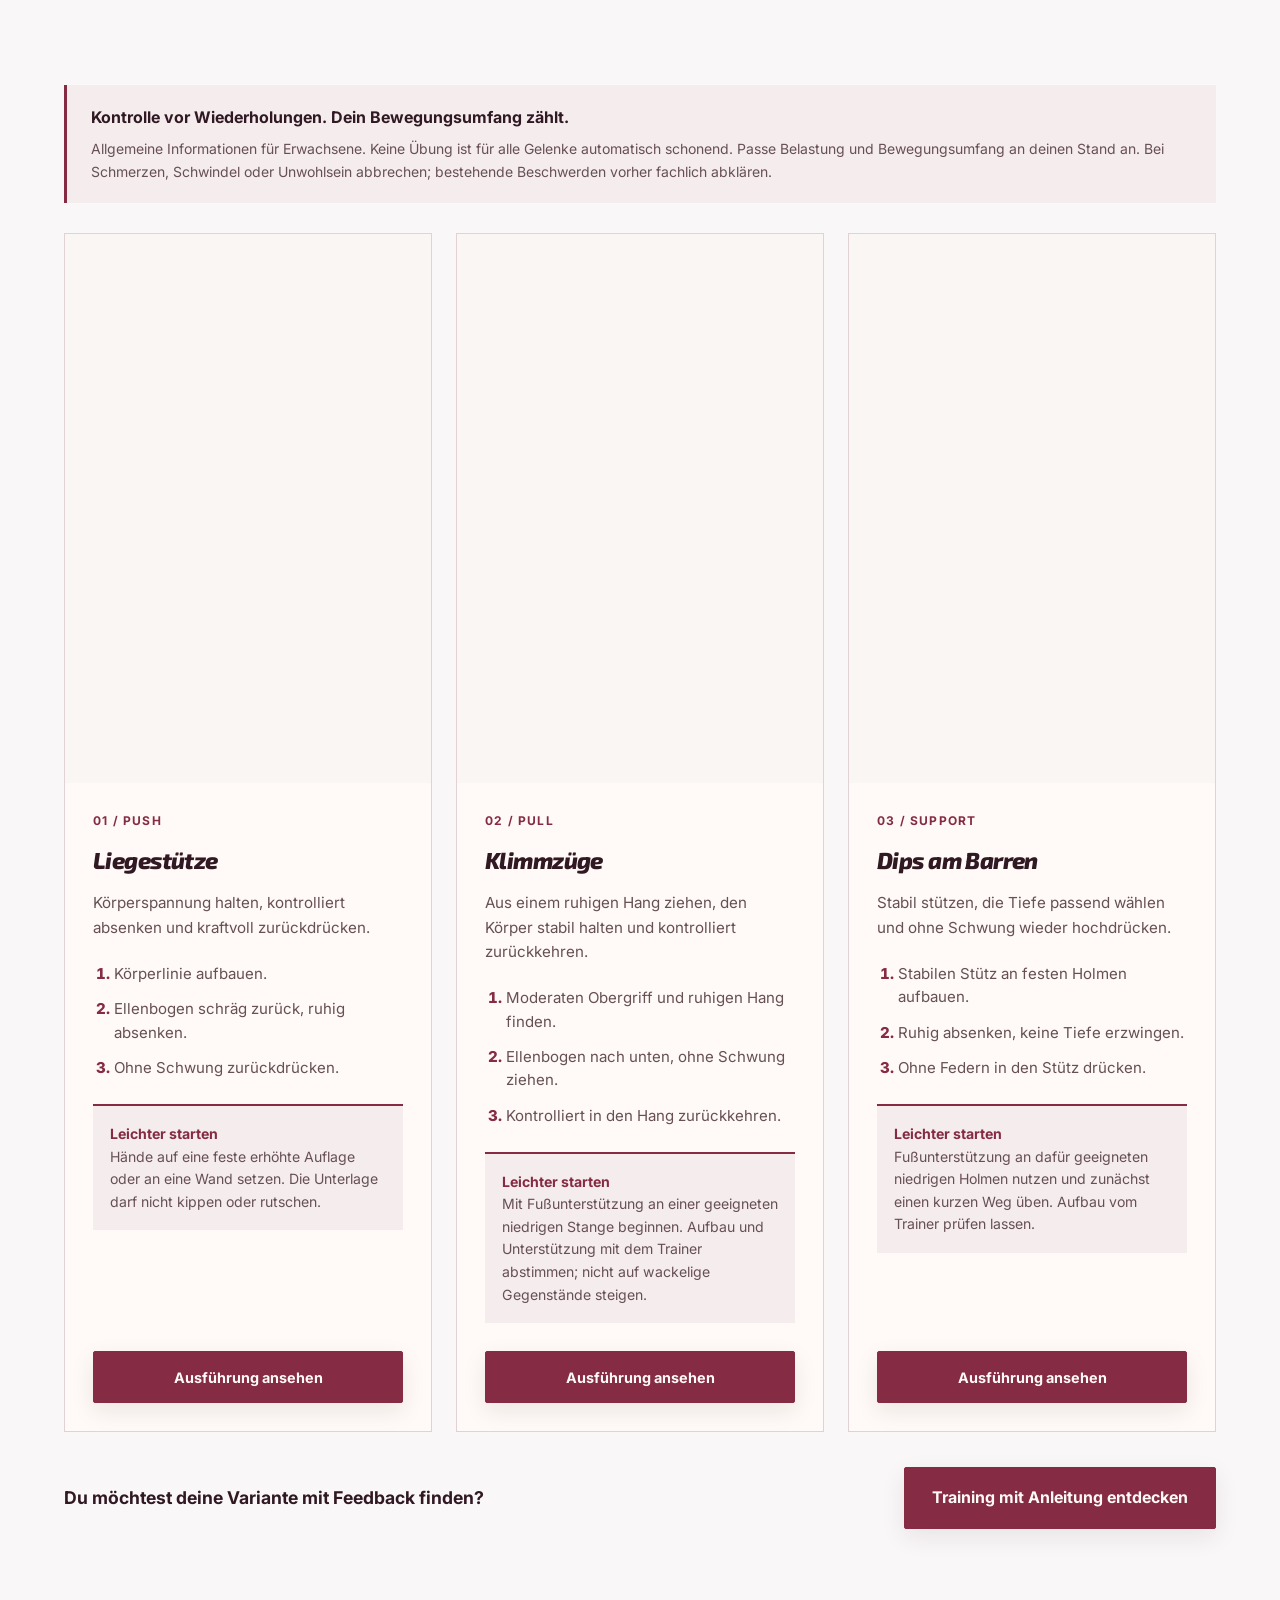
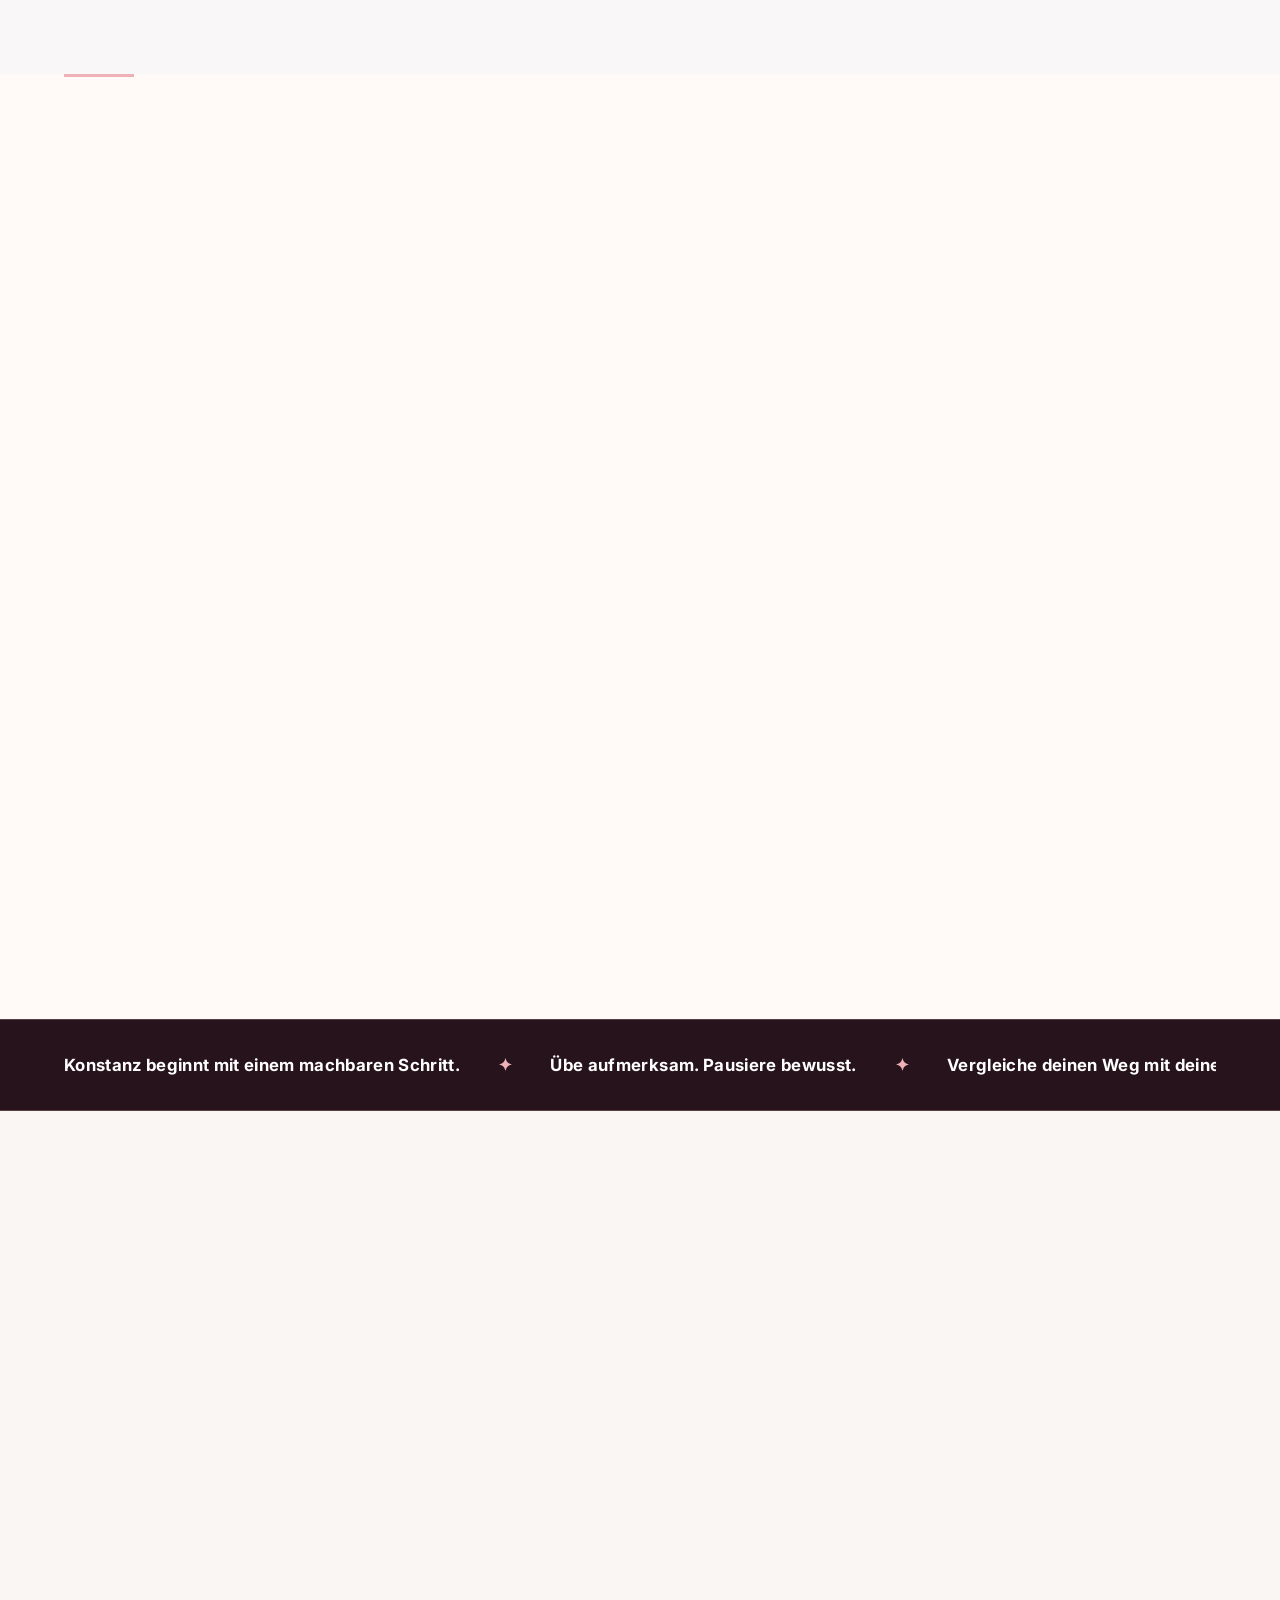
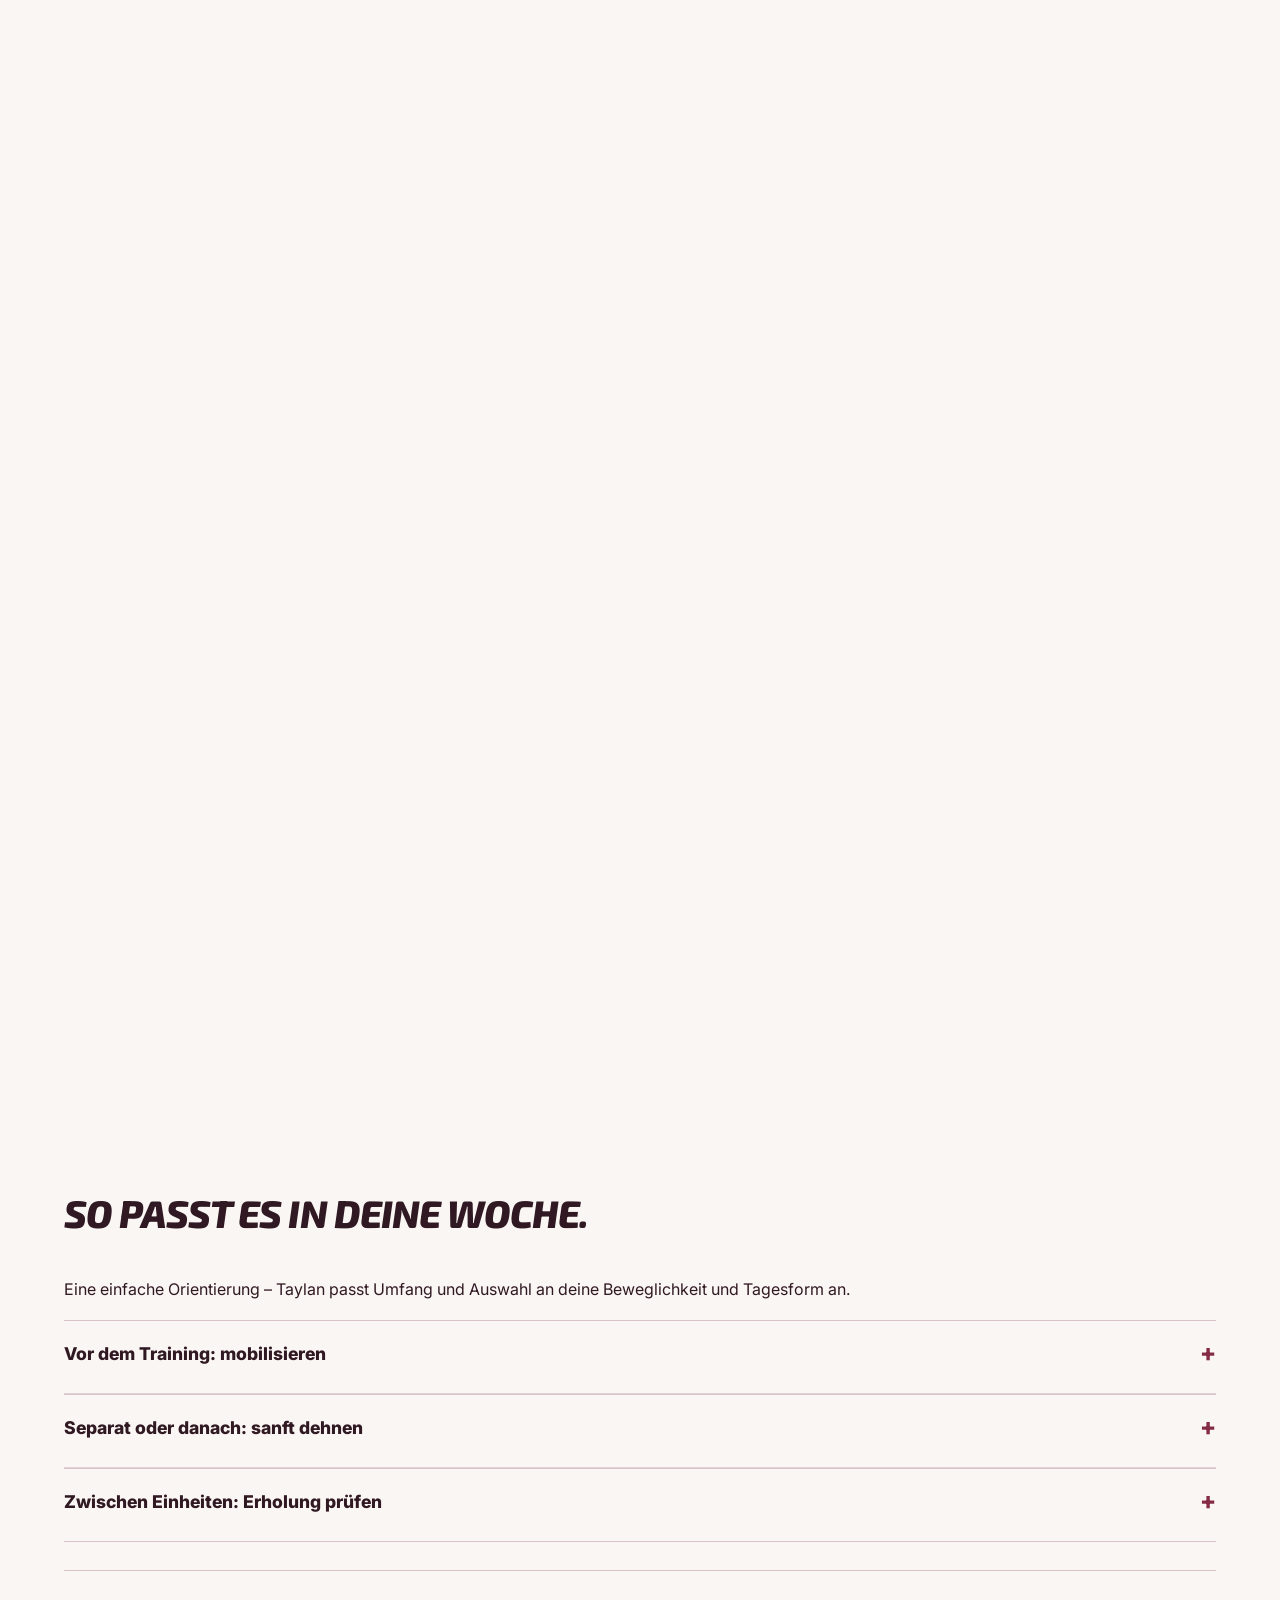
==== commit 70047983: "Compact schedule spacing and remove FAQ watercolor still life in all languages" ====
--- a/index.html
+++ b/index.html
@@ -9,6 +9,7 @@
 <link rel="stylesheet" href="style-typography36.css?v=1"><script src="app-core17.js" defer></script>
 <link rel="alternate" hreflang="de" href="https://o-some.github.io/testkunde/index.html"><link rel="alternate" hreflang="en" href="https://o-some.github.io/testkunde/en/index.html"><link rel="alternate" hreflang="tr" href="https://o-some.github.io/testkunde/tr/index.html"><link rel="canonical" href="https://o-some.github.io/testkunde/index.html"><link rel="icon" href="assets/talisthenics-tc-brand19.webp" type="image/webp"><link rel="stylesheet" href="style-hero37.css?v=1">
 <script src="hero-title-fit37.js?v=1" defer></script>
+<link rel="stylesheet" href="style-schedule38.css?v=1">
 </head>
 <body>
 <a class="skip" href="#main">Zum Inhalt springen</a>
@@ -31,7 +32,7 @@
 <section class="section exercise-section" id="uebungen"><div class="section-head reveal"><p class="eyebrow">TALISTHENICS / PUSH · PULL · SUPPORT</p><h2>DREI BASICS.<br><em>SAUBER AUSGEFÜHRT.</em></h2><p>Liegestütze, Klimmzüge und Dips: drei grundlegende Bewegungen, jeweils mit Bildfolge, Technikhinweisen und einer leichteren Variante. Die ausführliche Anleitung öffnet direkt hier – ohne Anmeldung.</p></div><div class="exercise-safety"><strong>Kontrolle vor Wiederholungen. Dein Bewegungsumfang zählt.</strong><p>Allgemeine Informationen für Erwachsene. Keine Übung ist für alle Gelenke automatisch schonend. Passe Belastung und Bewegungsumfang an deinen Stand an. Bei Schmerzen, Schwindel oder Unwohlsein abbrechen; bestehende Beschwerden vorher fachlich abklären.</p></div><div class="exercise-card-grid exercise-core-grid"><article class="exercise-tile"><img src="assets/guide-pushup-core17.webp" alt="Drei Phasen eines Liegestützes am Boden: gestreckter Stütz, kontrolliertes Absenken und Rückkehr in den Stütz." loading="lazy" width="1024" height="1536"><div><span class="tag">01 / PUSH</span><h3>Liegestütze</h3><p class="exercise-description">Körperspannung halten, kontrolliert absenken und kraftvoll zurückdrücken.</p><ol class="exercise-card-cues"><li>Körperlinie aufbauen.</li><li>Ellenbogen schräg zurück, ruhig absenken.</li><li>Ohne Schwung zurückdrücken.</li></ol><p class="exercise-card-easier"><strong>Leichter starten</strong><br>Hände auf eine feste erhöhte Auflage oder an eine Wand setzen. Die Unterlage darf nicht kippen oder rutschen.</p><button class="button" data-exercise="exercise-1" aria-haspopup="dialog">Ausführung ansehen<span class="sr-only">: Liegestütze</span></button></div></article><article class="exercise-tile"><img src="assets/guide-pullup-core17.webp" alt="Drei Phasen eines Klimmzugs im moderaten Obergriff: gestreckter Hang, obere Zugposition und kontrollierte Rückkehr." loading="lazy" width="1024" height="1536"><div><span class="tag">02 / PULL</span><h3>Klimmzüge</h3><p class="exercise-description">Aus einem ruhigen Hang ziehen, den Körper stabil halten und kontrolliert zurückkehren.</p><ol class="exercise-card-cues"><li>Moderaten Obergriff und ruhigen Hang finden.</li><li>Ellenbogen nach unten, ohne Schwung ziehen.</li><li>Kontrolliert in den Hang zurückkehren.</li></ol><p class="exercise-card-easier"><strong>Leichter starten</strong><br>Mit Fußunterstützung an einer geeigneten niedrigen Stange beginnen. Aufbau und Unterstützung mit dem Trainer abstimmen; nicht auf wackelige Gegenstände steigen.</p><button class="button" data-exercise="exercise-2" aria-haspopup="dialog">Ausführung ansehen<span class="sr-only">: Klimmzüge</span></button></div></article><article class="exercise-tile"><img src="assets/guide-dip-core17.webp" alt="Drei Phasen eines Dips an festen parallelen Holmen: oberer Stütz, moderate Absenkung und Rückkehr in den Stütz." loading="lazy" width="1024" height="1536"><div><span class="tag">03 / SUPPORT</span><h3>Dips am Barren</h3><p class="exercise-description">Stabil stützen, die Tiefe passend wählen und ohne Schwung wieder hochdrücken.</p><ol class="exercise-card-cues"><li>Stabilen Stütz an festen Holmen aufbauen.</li><li>Ruhig absenken, keine Tiefe erzwingen.</li><li>Ohne Federn in den Stütz drücken.</li></ol><p class="exercise-card-easier"><strong>Leichter starten</strong><br>Fußunterstützung an dafür geeigneten niedrigen Holmen nutzen und zunächst einen kurzen Weg üben. Aufbau vom Trainer prüfen lassen.</p><button class="button" data-exercise="exercise-3" aria-haspopup="dialog">Ausführung ansehen<span class="sr-only">: Dips am Barren</span></button></div></article></div><div class="exercise-next"><p>Du möchtest deine Variante mit Feedback finden?</p><button class="button primary" data-open="booking">Training mit Anleitung entdecken</button></div></section><section class="pricing section" id="preis"><div class="reveal"><p class="eyebrow">05 / DEINE MITGLIEDSCHAFT</p><h2>GROSSER SCHRITT.<br><em>KLARER PREIS.</em></h2><p>Ein Angebot, das in deinen Alltag passt. Persönlich angeleitetes Gruppentraining mit Platz für deinen Fortschritt.</p><img class="price-image" src="assets/trainer-pricing-bordeaux21.webp" alt="Trainer am Calisthenics-Gerüst mit bordeauxfarbenen Holmen." loading="lazy" width="1536" height="1024"></div><article class="price-card reveal"><span class="tag">TALISTHENICS</span><div class="price">50 <span>€</span></div><p class="price-period">pro Person / Monat · Gesamtpreis</p><ul><li>Drei angeleitete Einheiten pro Woche</li><li>Maximal zehn Personen gleichzeitig</li><li>Übungsvarianten für dein Trainingslevel</li><li>Kraft, Skills und Mobility</li><li>Feedback zur Ausführung</li></ul><button class="button" data-book>Meinen Einstieg planen</button><p class="fine">Plane deinen Einstieg mit einem Termin und deinem Trainingslevel.</p></article></section>
 <aside class="wisdom-band" aria-label="Trainingsgedanken"><div class="wisdom-window"><div class="wisdom-track" id="wisdom-2"><div class="wisdom-line"><span>Konstanz beginnt mit einem machbaren Schritt.</span><span aria-hidden="true">✦</span><span>Übe aufmerksam. Pausiere bewusst.</span><span aria-hidden="true">✦</span><span>Vergleiche deinen Weg mit deinem eigenen Anfang.</span><span aria-hidden="true">✦</span></div><div class="wisdom-line" aria-hidden="true"><span>Konstanz beginnt mit einem machbaren Schritt.</span><span aria-hidden="true">✦</span><span>Übe aufmerksam. Pausiere bewusst.</span><span aria-hidden="true">✦</span><span>Vergleiche deinen Weg mit deinem eigenen Anfang.</span><span aria-hidden="true">✦</span></div></div></div><button class="wisdom-toggle sr-only" aria-controls="wisdom-2" aria-pressed="false">Lauftext anhalten</button></aside><section class="section training-language mobility-section" id="begriffe"><div class="section-head reveal"><p class="eyebrow">Calisthenics und Dehnbarkeit verstehen</p><h2>BEWEGLICH BLEIBEN.<br><em>BEWUSST REGENERIEREN.</em></h2><p>Kraft braucht Bewegungsfreiheit. Fortschritt braucht Erholung. So verbinden wir kontrollierte Beweglichkeit, passende Belastung und Pausen in deinem Training.</p></div><div class="mobility-grid"><article class="mobility-card reveal"><span class="mobility-num" aria-hidden="true">01</span><h3>Beweglichkeit aufbauen</h3><p>Regelmäßiges Dehnen kann deinen Bewegungsumfang vergrößern. Aktive Mobilität übt zusätzlich, diesen Spielraum selbst zu kontrollieren. Mehr Tiefe ist nur sinnvoll, wenn du sie ohne Ausweichen und Schmerzen nutzen kannst.</p></article><article class="mobility-card reveal"><span class="mobility-num" aria-hidden="true">02</span><h3>Verletzungsrisiken reduzieren</h3><p>Dehnen allein verhindert Verletzungen nicht zuverlässig. Entscheidend sind passende Übungsvarianten, langsam gesteigerte Belastung und saubere Kontrolle. Ein vorbereitendes Aufwärmen gehört dazu; es ist keine Garantie gegen Verletzungen.</p></article><article class="mobility-card reveal"><span class="mobility-num" aria-hidden="true">03</span><h3>Erholung ernst nehmen</h3><p>Sanftes Dehnen kann ein angenehmer Abschluss sein. Eine schnellere Kraftregeneration oder weniger Muskelkater ist dadurch nicht überzeugend belegt. Plane ausreichend Schlaf, Essen, Trinken und Erholung zwischen fordernden Einheiten ein.</p></article></div><div class="adaptation-panel reveal"><p class="eyebrow">Superkompensation · einfach erklärt</p><h3>DER REIZ IST DER ANFANG.<br><em>DIE PAUSE GEHÖRT DAZU.</em></h3><p class="adaptation-intro">Nach einer fordernden Einheit bist du zunächst ermüdet. Mit Erholung kann dein Körper auf wiederholte, passende Trainingsreize reagieren und leistungsfähiger werden. Dieses Zusammenspiel beschreibt das vereinfachte Modell der Superkompensation.</p><ol class="adaptation-stages"><li><span aria-hidden="true">01</span><h4>Trainingsreiz</h4><p>Eine Herausforderung, die zu deinem aktuellen Können passt.</p></li><li><span aria-hidden="true">02</span><h4>Ermüdung</h4><p>Die Leistung kann vorübergehend sinken. Noch härter ist jetzt nicht automatisch besser.</p></li><li><span aria-hidden="true">03</span><h4>Erholung</h4><p>Belastung dosieren, schlafen und Energie zuführen.</p></li><li><span aria-hidden="true">04</span><h4>Anpassung</h4><p>Über mehrere Einheiten kannst du belastbarer werden und den nächsten Reiz passend steigern.</p></li></ol><p class="adaptation-limit">Ein Denkmodell, keine Stoppuhr: Muskeln, Sehnen und Nervensystem passen sich unterschiedlich an. Es gibt kein universelles 48-Stunden-Fenster und keinen garantierten Leistungssprung nach jeder Einheit.</p></div><div class="mobility-practice"><h3>SO PASST ES IN DEINE WOCHE.</h3><p>Eine einfache Orientierung – Taylan passt Umfang und Auswahl an deine Beweglichkeit und Tagesform an.</p><details class="mobility-routine"><summary>Vor dem Training: mobilisieren</summary><p>Beginne mit leichtem Gehen oder lockerem Bewegen. Mobilisiere dann Handgelenke und Schultern kontrolliert in kleinen Kreisen und schmerzfreien Bewegungen. Teste die erste Kraftübung mit einer deutlich leichteren Variante, bevor du die Belastung steigerst. Lange, intensive Dehnphasen sind kein Ersatz für dieses Aufwärmen.</p></details><details class="mobility-routine"><summary>Separat oder danach: sanft dehnen</summary><p>Für die Brust: Unterarm an eine stabile Wand legen, den Körper langsam wegdrehen und die Schulter entspannt halten. Für die Wade: mit Händen an der Wand einen Fuß zurücksetzen und die Ferse am Boden lassen. Halte bei leichtem Zug kurz inne, atme ruhig und löse langsam. Nicht wippen, nicht in Gelenkschmerz drücken. Beidseitig nur so weit, wie es angenehm bleibt.</p></details><details class="mobility-routine"><summary>Zwischen Einheiten: Erholung prüfen</summary><p>Plane zwischen stark fordernden Belastungen derselben Muskelgruppen leichtere Tage oder Pausen. Bei drei Wochenterminen muss nicht jede Einheit maximal sein. Prüfe im Aufwärmen: Ist die Bewegung kontrolliert? Fühlt sich die leichte Variante normal an? Bei deutlichem Leistungsabfall reduziere den Umfang; bei stechendem Schmerz stoppe und lass Beschwerden fachlich abklären.</p></details></div><details class="exercise-evidence mobility-evidence"><summary>Wissenschaftliche Einordnung</summary><p>Die Studien stützen Beweglichkeitszuwächse durch regelmäßiges Dehnen. Für Dehnen allein zeigen sie keine zuverlässige Verletzungsprävention oder beschleunigte Erholung. Viele untersuchte Sportarten unterscheiden sich von Calisthenics. Die Routine ist eine praktische Orientierung, keine individuelle Therapie.</p><ul><li><a href="https://pubmed.ncbi.nlm.nih.gov/37301370/" rel="noreferrer">Dehnen und Bewegungsumfang</a></li><li><a href="https://pubmed.ncbi.nlm.nih.gov/24100287/" rel="noreferrer">Verletzungsprävention</a></li><li><a href="https://pubmed.ncbi.nlm.nih.gov/34025459/" rel="noreferrer">Dehnen und Regeneration</a></li><li><a href="https://pubmed.ncbi.nlm.nih.gov/32813181/" rel="noreferrer">Belastung nach Tagesform</a></li></ul></details></section><section class="section training-journal"><div class="reveal"><p class="eyebrow">DEIN TRAININGSBOGEN</p><h2>FORTSCHRITT.<br><em>AUF DEINE ART.</em></h2><p>Halte nach einer Einheit fest, welche Variante du genutzt hast und wie kontrolliert sie sich angefühlt hat. Der Bogen hilft dir, beim nächsten Training an einem konkreten Punkt anzuknüpfen.</p><a class="button" href="assets/trainingsbogen-de.txt" download>Trainingsbogen herunterladen</a><p class="fine">Kostenlose Textvorlage für eigene Notizen. Kein Konto und keine Datenübermittlung an diese Website.</p></div><div class="journal-preview"><span class="tag">DEINE NOTIZEN / DEIN TEMPO</span><h3>Eine Einheit. Ein klarer Eintrag.</h3><ol><li>Datum & Übung</li><li>Verwendete Variante</li><li>Sätze, Wiederholungen oder Haltezeit</li><li>Was fühlte sich stabil an?</li><li>Was möchtest du als Nächstes besprechen?</li></ol></div></section><section class="section starter-month"><div class="section-head reveal"><p class="eyebrow">ORIENTIERUNG / KEIN LEISTUNGSVERSPRECHEN</p><h2>DEIN ERSTER MONAT.<br><em>MIT EINEM ROTEN FADEN.</em></h2><p>Ein klarer Einstieg hilft dir, dranzubleiben. Tempo und nächste Schritte richten sich nach deinem Stand, deiner Teilnahme und deinem Wohlbefinden.</p></div><div class="month-grid"><article class="reveal"><span>WOCHE 01</span><h3>Kennenlernen</h3><p>Ablauf, Geräte und grundlegende Bewegungen erkunden. Geeignete Varianten finden und Fragen stellen.</p><strong>Fokus: sicher starten</strong></article><article class="reveal"><span>WOCHE 02</span><h3>Wiederholen</h3><p>Bekannte Übungen erneut ausprobieren. Gleiche Ausgangspositionen und ein ruhiges Tempo üben.</p><strong>Fokus: Orientierung gewinnen</strong></article><article class="reveal"><span>WOCHE 03</span><h3>Feinjustieren</h3><p>Mit dem Trainer prüfen, ob Umfang oder Variante angepasst werden können. Bei Bedarf bewusst vereinfachen.</p><strong>Fokus: passend dosieren</strong></article><article class="reveal"><span>WOCHE 04</span><h3>Einordnen</h3><p>Notieren, was sich stabiler anfühlt und was du weiter üben möchtest. Den nächsten Schwerpunkt besprechen.</p><strong>Fokus: sinnvoll weitergehen</strong></article></div></section>
 <section class="section preparation"><div class="preparation-copy reveal"><p class="eyebrow">VOR DEINER ERSTEN EINHEIT</p><h2>KLEINE TASCHE.<br><em>GUT VORBEREITET.</em></h2><p>Du brauchst keine aufwendige Ausrüstung. Bewegliche Sportkleidung, passende Schuhe und Wasser sind eine gute Grundlage.</p><ul class="kit-list"><li><strong>Sportkleidung & Schuhe</strong><span>Bequem, beweglich und für den Untergrund geeignet.</span></li><li><strong>Wasser & kleines Handtuch</strong><span>Eine eigene Trinkflasche und bei Bedarf ein Handtuch mitnehmen.</span></li><li><strong>Zeit zum Ankommen</strong><span>Ein paar Minuten vorher da sein und offene Fragen besprechen.</span></li><li><strong>Eigene Grenzen kennen</strong><span>Bei Beschwerden nicht weitertrainieren; relevante Einschränkungen vorher abklären.</span></li></ul></div><figure class="preparation-image reveal"><div class="depth-window" data-depth="kit"><img src="assets/15-equipment18.webp" alt="Trainingstasche, Trinkflasche, Holzgriff-Parallettes, Holzringe mit Gurten und Handtuch auf einer Steinbank." loading="lazy" width="1536" height="1024"><span class="depth-grid" aria-hidden="true"></span></div><figcaption>PARALLETTES &amp; HOLZRINGE / KONTROLLE BEGINNT BEI DEN BASICS</figcaption></figure></section>
-<section class="faq section"><div><p class="eyebrow">06 / GUT ZU WISSEN</p><h2>DEINE FRAGEN.<br><em>KLARE ANTWORTEN.</em></h2><img class="faq-watercolor" src="assets/watercolor-faq35.webp" alt="" aria-hidden="true" loading="lazy" width="1536" height="1024"></div><div class="questions"><details><summary>Was ist Calisthenics eigentlich?</summary><p>Calisthenics nutzt vor allem das eigene Körpergewicht. Stangen, Barren oder Ringe können Übungen ergänzen. Im Mittelpunkt stehen kontrollierte Bewegungen, Kraft und Körperspannung.</p></details><details><summary>Muss ich an allen drei Terminen teilnehmen?</summary><p>Die drei Termine bilden das Wochenangebot. Wie oft und wie intensiv du trainierst, sollte zu deinem Trainingsstand und deiner Erholung passen.</p></details><details><summary>Trainieren alle dieselbe Schwierigkeit?</summary><p>Alle können am gleichen Bewegungsmuster mit unterschiedlichen Varianten arbeiten. Entscheidend sind Kontrolle, Erfahrung und aktuelle Belastbarkeit.</p></details><details><summary>Wie plane ich meine erste Einheit?</summary><p>Wähle einen Termin und dein Trainingslevel im Einstiegsplaner. So hältst du fest, wann du starten möchtest und welche Grundlagen du mitbringst.</p></details><details><summary>Wie bereite ich mich auf Outdoor-Training vor?</summary><p>Trage geeignete Sportkleidung und Schuhe, bring Wasser mit und prüfe vor dem Training das Wetter. Passe Kleidung und Belastung an die Bedingungen an.</p></details><details><summary>Kann ich die kostenlosen Übungen ohne Anmeldung ansehen?</summary><p>Ja. Alle drei Bildanleitungen sind direkt zugänglich. Klicke auf „Ausführung ansehen“. Die vollständige Anleitung erscheint direkt auf dieser Website; die Bildtafel lässt sich zusätzlich in voller Größe ansehen.</p></details><details><summary>Muss ich schon fit sein?</summary><p>Nein. Starte mit Grundlagen und steigere die Belastung schrittweise. Unterschiedliche Übungsvarianten ermöglichen einen Einstieg auf deinem aktuellen Level.</p></details><details><summary>Was ist in den 50 € enthalten?</summary><p>Die drei angeleiteten Trainingseinheiten pro Woche sind enthalten. Pro Einheit trainieren höchstens zehn Personen.</p></details><details><summary>Was bringe ich mit?</summary><p>Sportkleidung, geeignete Schuhe, Wasser und bei Bedarf ein Handtuch. Persönliche Trainingshilfen sind optional.</p></details><details><summary>Was macht der Einstiegsplaner?</summary><p>Du wählst einen Termin und dein Level. Der Planer zeigt deine Auswahl direkt an, ohne personenbezogene Daten abzufragen oder zu versenden. Damit wird noch kein Trainingsplatz reserviert.</p></details><details><summary>Was gilt bei Beschwerden oder Verletzungen?</summary><p>Bei Schmerzen, bestehenden Erkrankungen oder Unsicherheit kläre die Teilnahme vorher medizinisch ab. Unterbrich Übungen bei Beschwerden. Das Training ersetzt keine medizinische Beratung oder Behandlung.</p></details></div></section>
+<section class="faq section"><div><p class="eyebrow">06 / GUT ZU WISSEN</p><h2>DEINE FRAGEN.<br><em>KLARE ANTWORTEN.</em></h2></div><div class="questions"><details><summary>Was ist Calisthenics eigentlich?</summary><p>Calisthenics nutzt vor allem das eigene Körpergewicht. Stangen, Barren oder Ringe können Übungen ergänzen. Im Mittelpunkt stehen kontrollierte Bewegungen, Kraft und Körperspannung.</p></details><details><summary>Muss ich an allen drei Terminen teilnehmen?</summary><p>Die drei Termine bilden das Wochenangebot. Wie oft und wie intensiv du trainierst, sollte zu deinem Trainingsstand und deiner Erholung passen.</p></details><details><summary>Trainieren alle dieselbe Schwierigkeit?</summary><p>Alle können am gleichen Bewegungsmuster mit unterschiedlichen Varianten arbeiten. Entscheidend sind Kontrolle, Erfahrung und aktuelle Belastbarkeit.</p></details><details><summary>Wie plane ich meine erste Einheit?</summary><p>Wähle einen Termin und dein Trainingslevel im Einstiegsplaner. So hältst du fest, wann du starten möchtest und welche Grundlagen du mitbringst.</p></details><details><summary>Wie bereite ich mich auf Outdoor-Training vor?</summary><p>Trage geeignete Sportkleidung und Schuhe, bring Wasser mit und prüfe vor dem Training das Wetter. Passe Kleidung und Belastung an die Bedingungen an.</p></details><details><summary>Kann ich die kostenlosen Übungen ohne Anmeldung ansehen?</summary><p>Ja. Alle drei Bildanleitungen sind direkt zugänglich. Klicke auf „Ausführung ansehen“. Die vollständige Anleitung erscheint direkt auf dieser Website; die Bildtafel lässt sich zusätzlich in voller Größe ansehen.</p></details><details><summary>Muss ich schon fit sein?</summary><p>Nein. Starte mit Grundlagen und steigere die Belastung schrittweise. Unterschiedliche Übungsvarianten ermöglichen einen Einstieg auf deinem aktuellen Level.</p></details><details><summary>Was ist in den 50 € enthalten?</summary><p>Die drei angeleiteten Trainingseinheiten pro Woche sind enthalten. Pro Einheit trainieren höchstens zehn Personen.</p></details><details><summary>Was bringe ich mit?</summary><p>Sportkleidung, geeignete Schuhe, Wasser und bei Bedarf ein Handtuch. Persönliche Trainingshilfen sind optional.</p></details><details><summary>Was macht der Einstiegsplaner?</summary><p>Du wählst einen Termin und dein Level. Der Planer zeigt deine Auswahl direkt an, ohne personenbezogene Daten abzufragen oder zu versenden. Damit wird noch kein Trainingsplatz reserviert.</p></details><details><summary>Was gilt bei Beschwerden oder Verletzungen?</summary><p>Bei Schmerzen, bestehenden Erkrankungen oder Unsicherheit kläre die Teilnahme vorher medizinisch ab. Unterbrich Übungen bei Beschwerden. Das Training ersetzt keine medizinische Beratung oder Behandlung.</p></details></div></section>
 <section class="final-cta"><p class="eyebrow">DEIN NÄCHSTER SCHRITT BEGINNT HIER.</p><h2>WENIGER „IRGENDWANN“.<br><em>MEHR MACHEN.</em></h2><button class="button" data-book>Training entdecken</button><span>3× pro Woche · 50 € im Monat · maximal 10 pro Einheit</span></section>
 </main>
 <footer><div class="footer-top"><a class="brand" href="#"><img class="brand-mark" src="assets/talisthenics-tc-brand19.webp" width="60" height="48" alt=""><span class="brand-word">TALI<strong>STHENICS</strong><small>CALISTHENICS</small></span></a><p>Own your movement.<br>Kraft. Kontrolle. Konstanz.</p></div><div class="footer-bottom"><span>© 2026 TALISTHENICS</span><div><a href="impressum.html">Impressum</a><a href="datenschutz.html">Datenschutz</a><a href="barrierefreiheit.html">Barrierefreiheit</a><a href="bildnachweise.html">Bildnachweise</a></div></div></footer>
--- a/style-schedule38.css
+++ b/style-schedule38.css
@@ -0,0 +1,29 @@
+/* Compact schedule: keep each date, course description and action together. */
+.schedule > .section-head,
+.schedule > .schedule-tools,
+.schedule > .sessions,
+.schedule > .fine {
+  max-width: 880px;
+}
+.schedule .section-head { margin-bottom: 28px; }
+.schedule .schedule-tools { margin-bottom: 20px; }
+.schedule .session {
+  grid-template-columns: 100px minmax(0, 1fr) auto;
+  gap: 24px;
+  padding: 24px 0;
+}
+.schedule .session h3 { margin: 8px 0; }
+.schedule .session-button { padding: 12px 0 12px 12px; }
+.schedule .session-button span { margin-left: 12px; }
+@media (max-width: 760px) {
+  .schedule .session {
+    grid-template-columns: 76px minmax(0, 1fr);
+    gap: 12px 16px;
+    padding: 22px 0;
+  }
+  .schedule .session-button {
+    grid-column: 2;
+    justify-self: start;
+    padding: 0;
+  }
+}
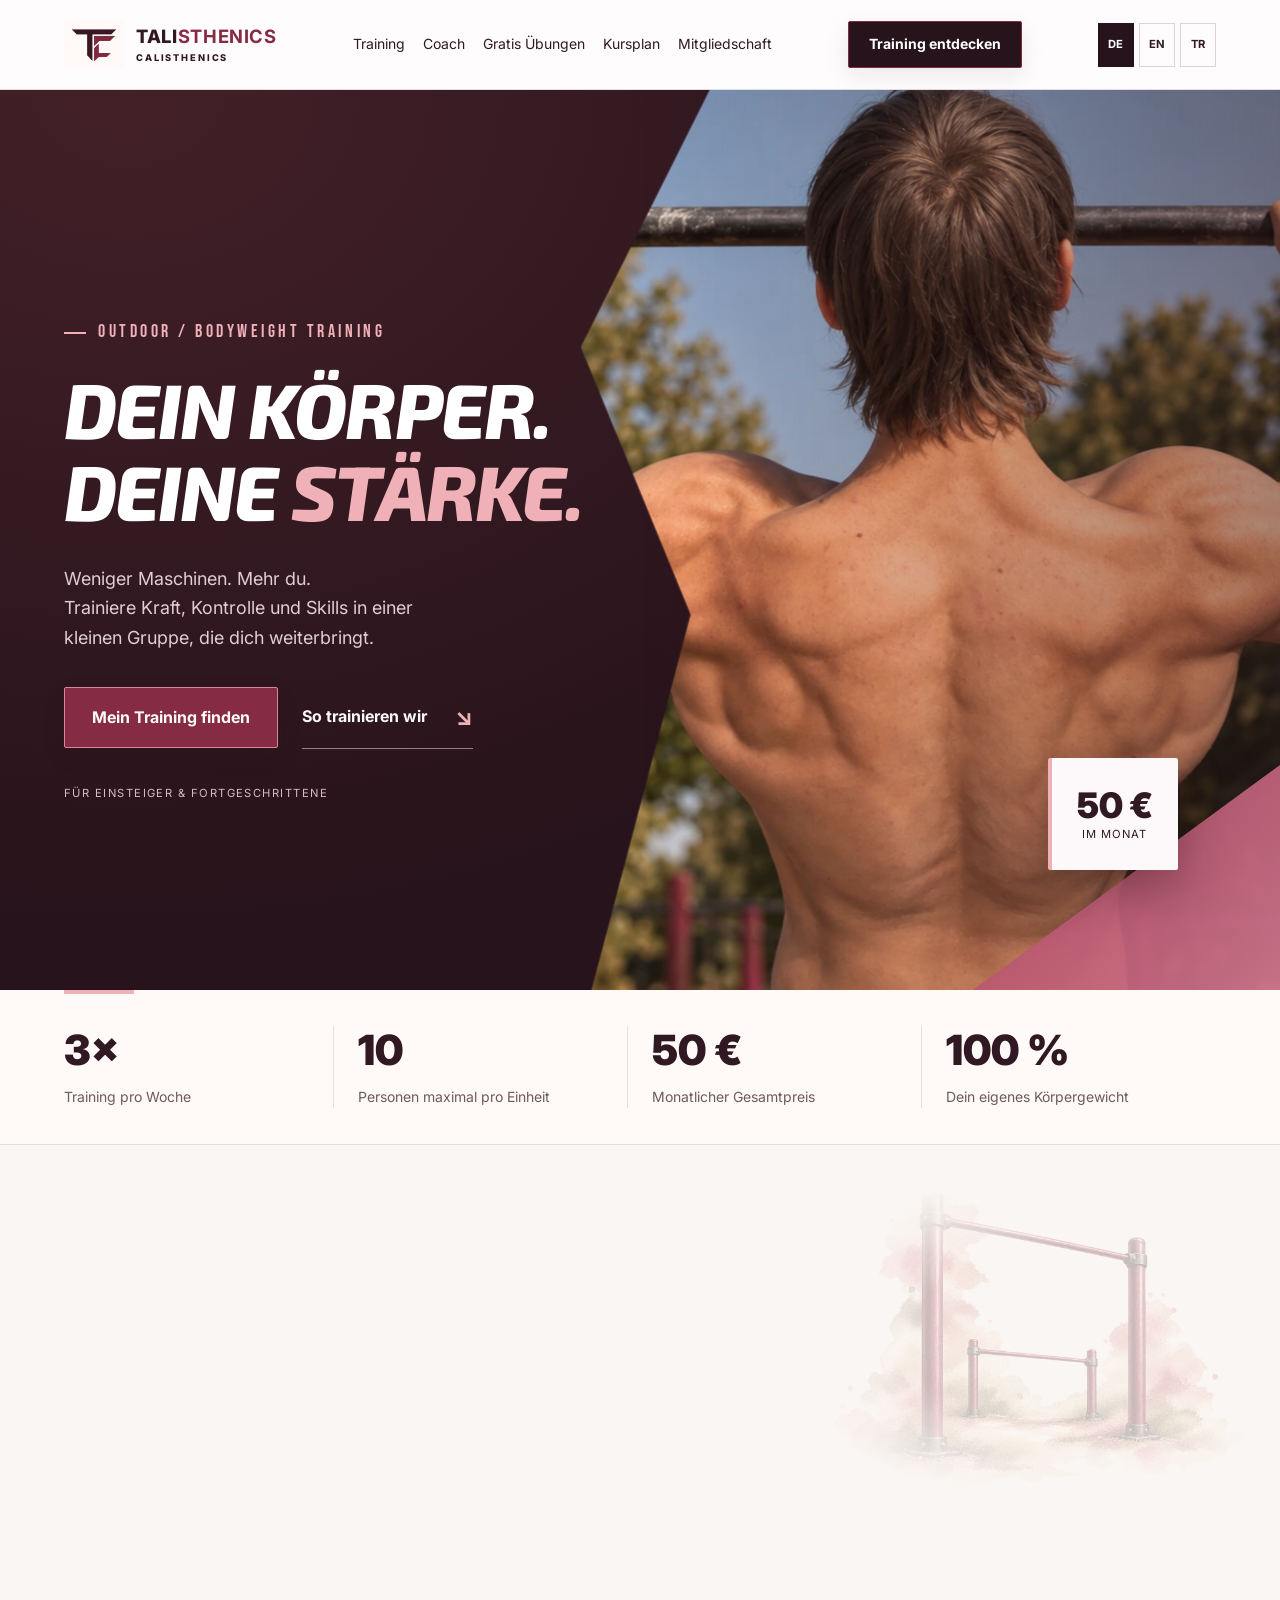
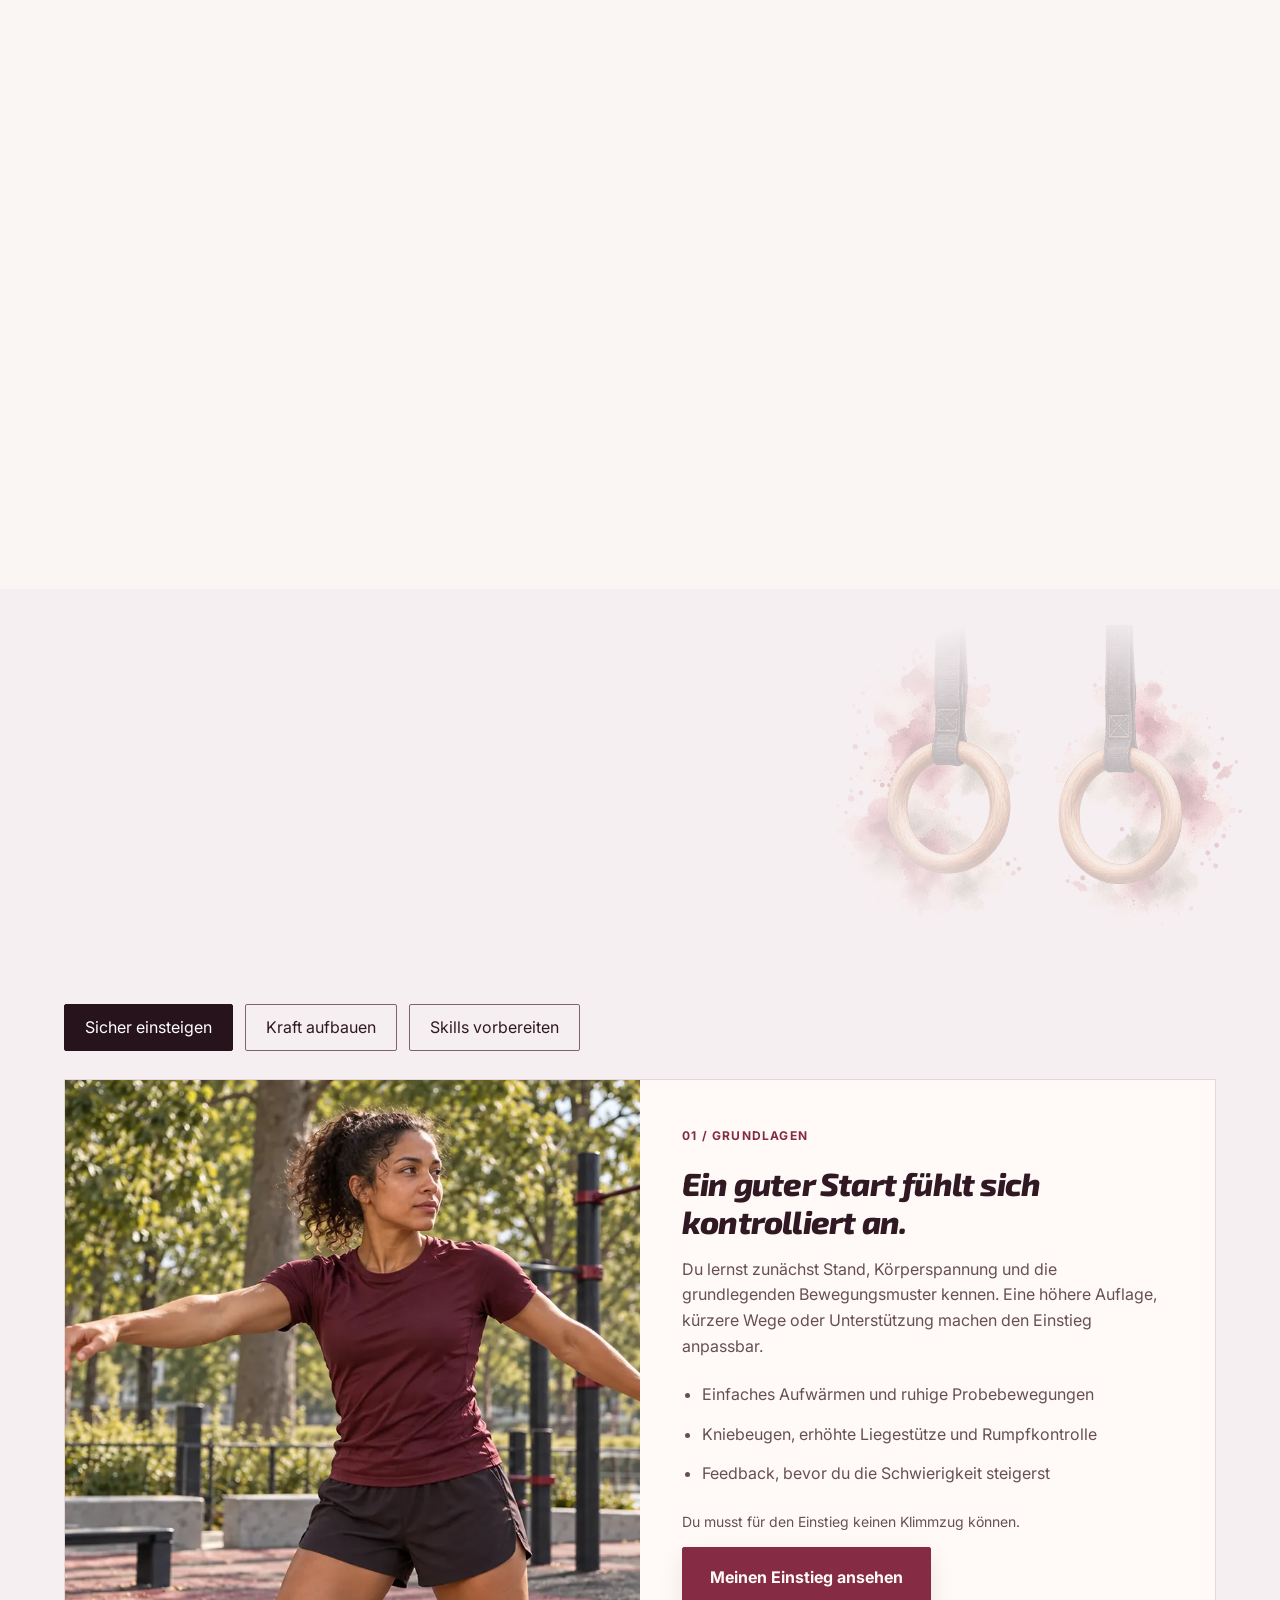
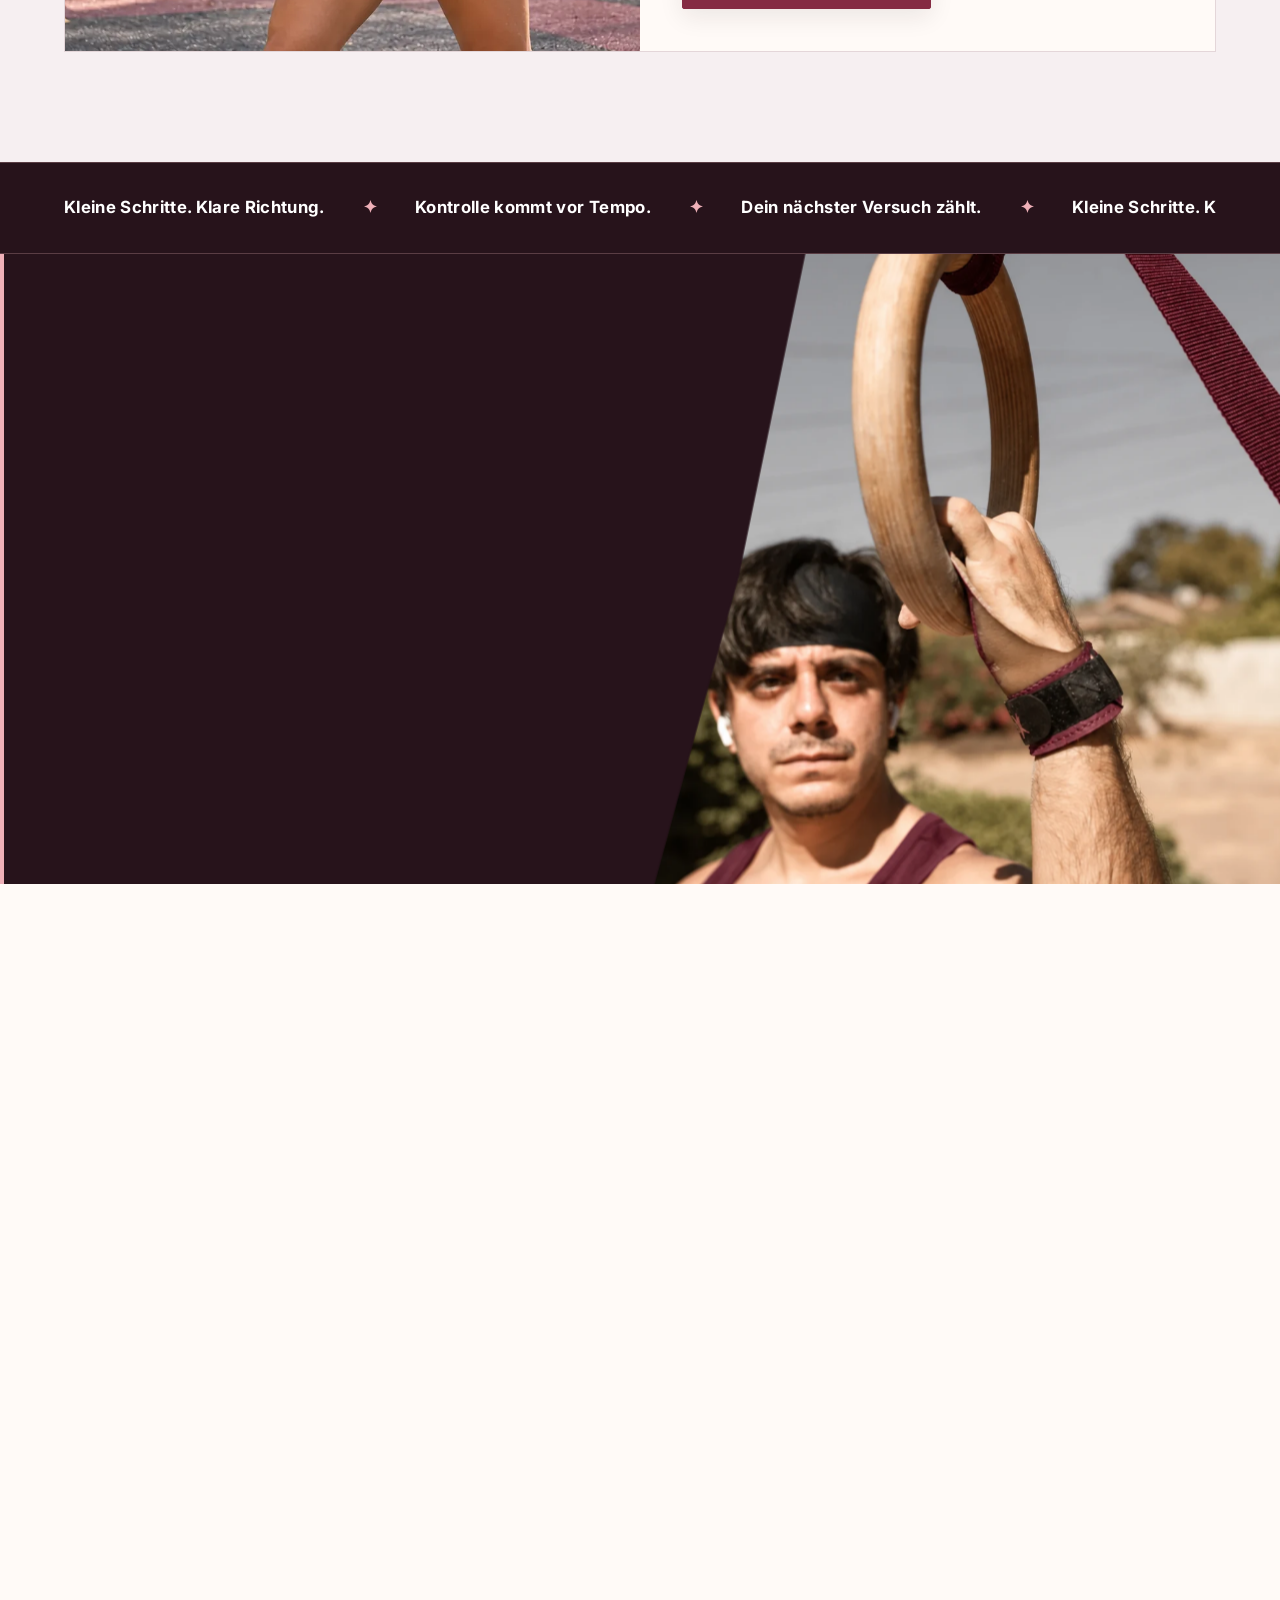
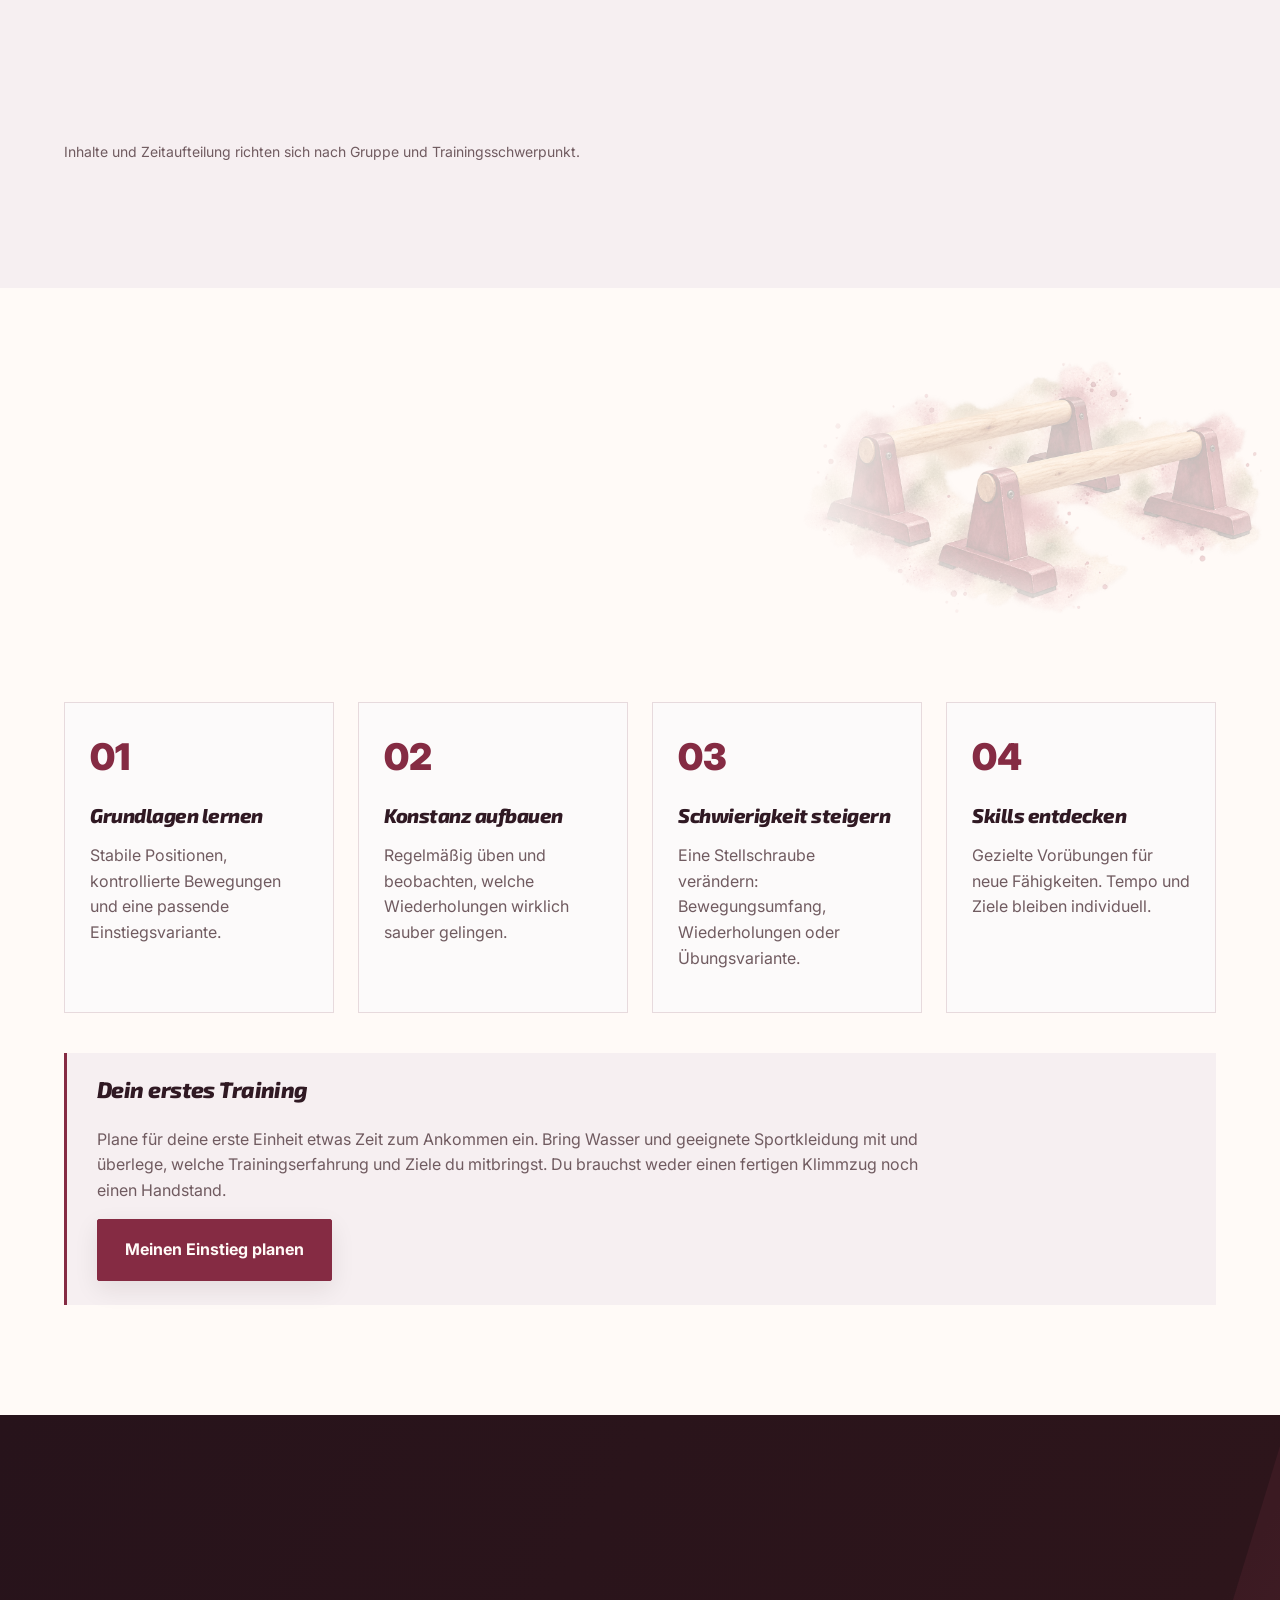
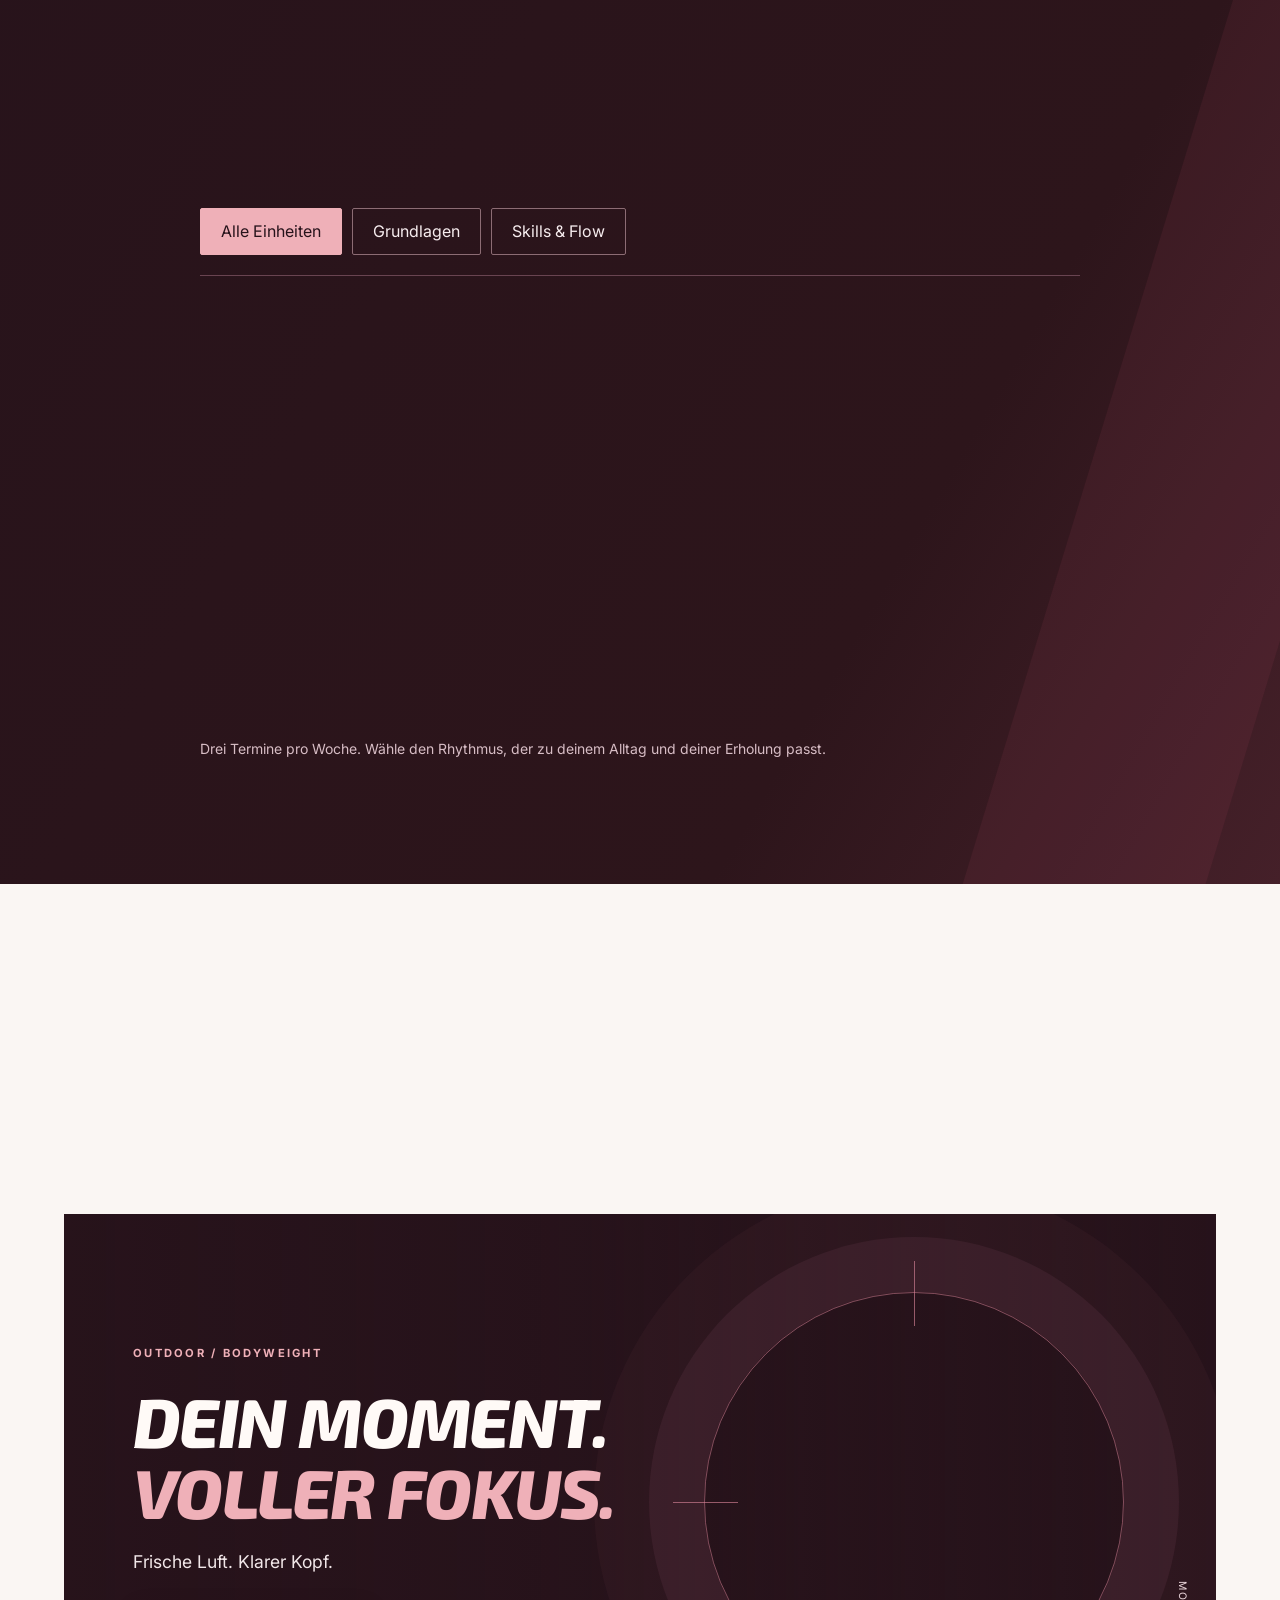
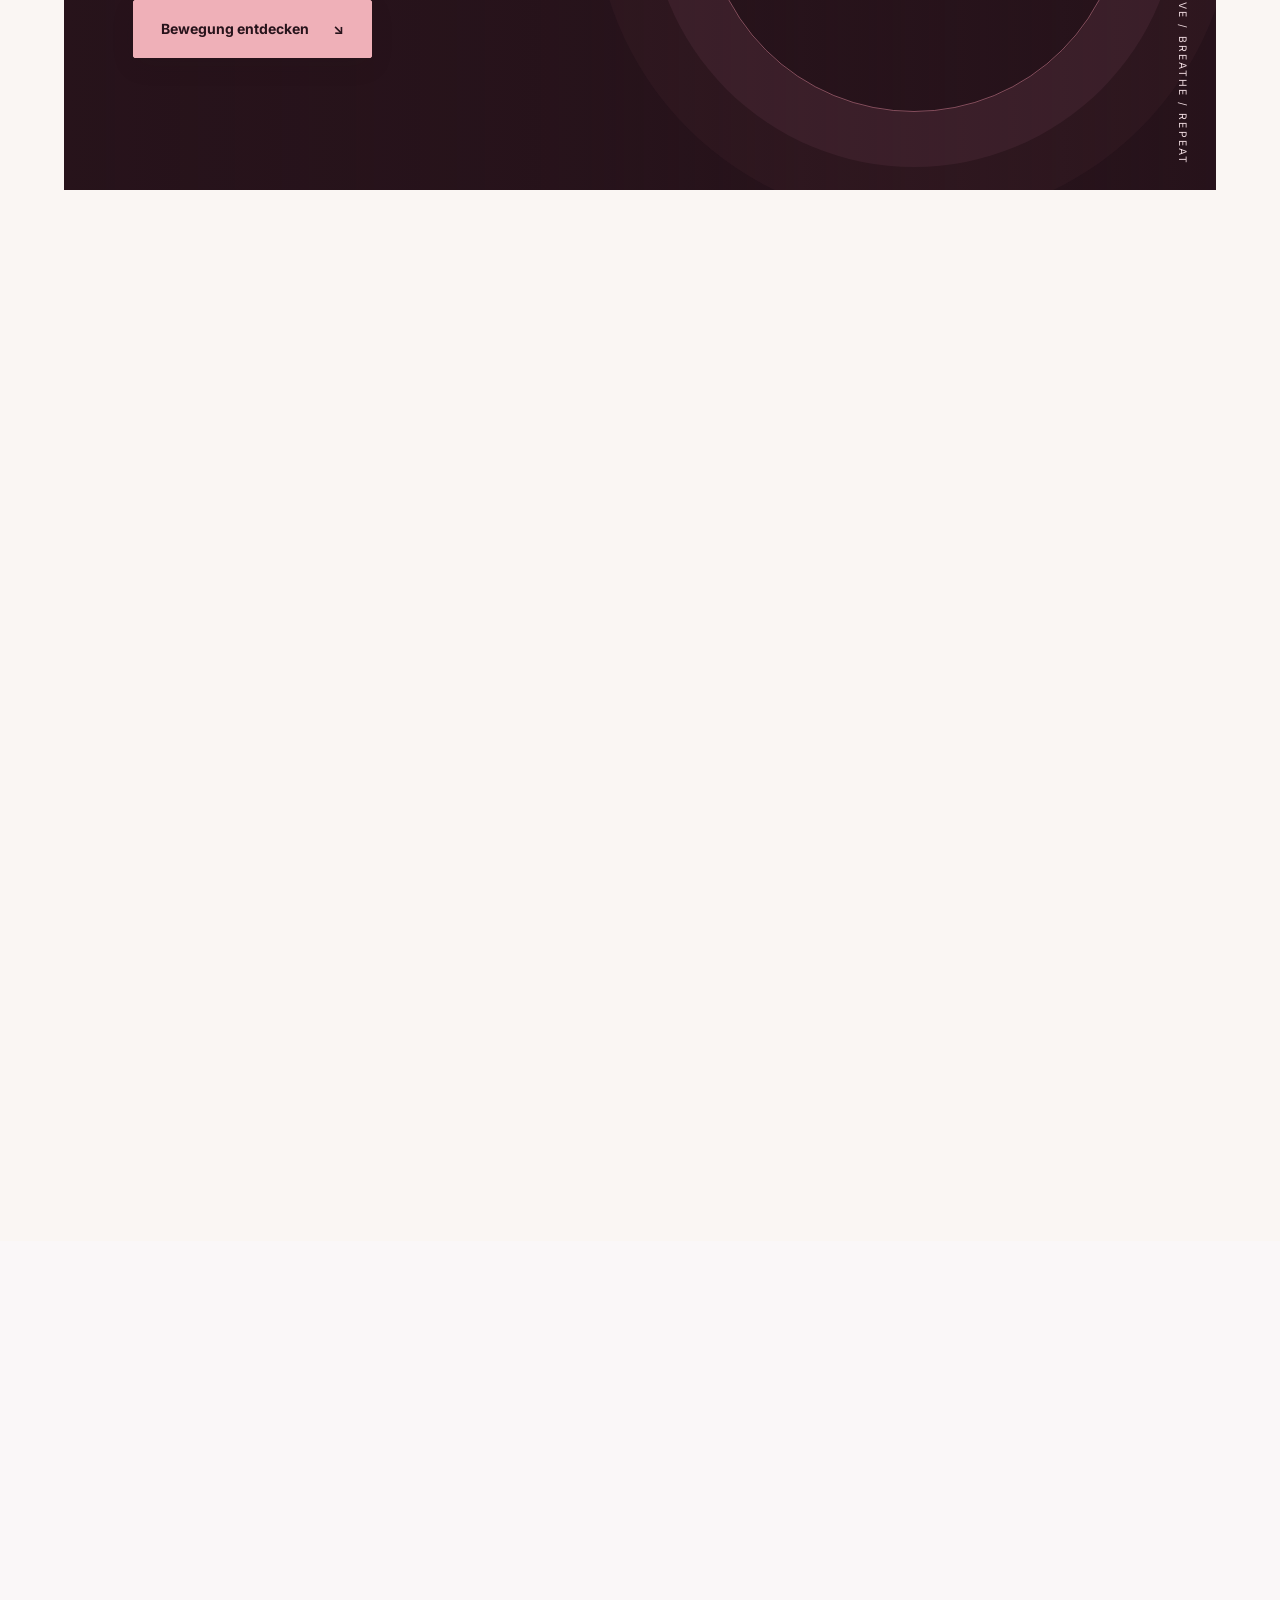
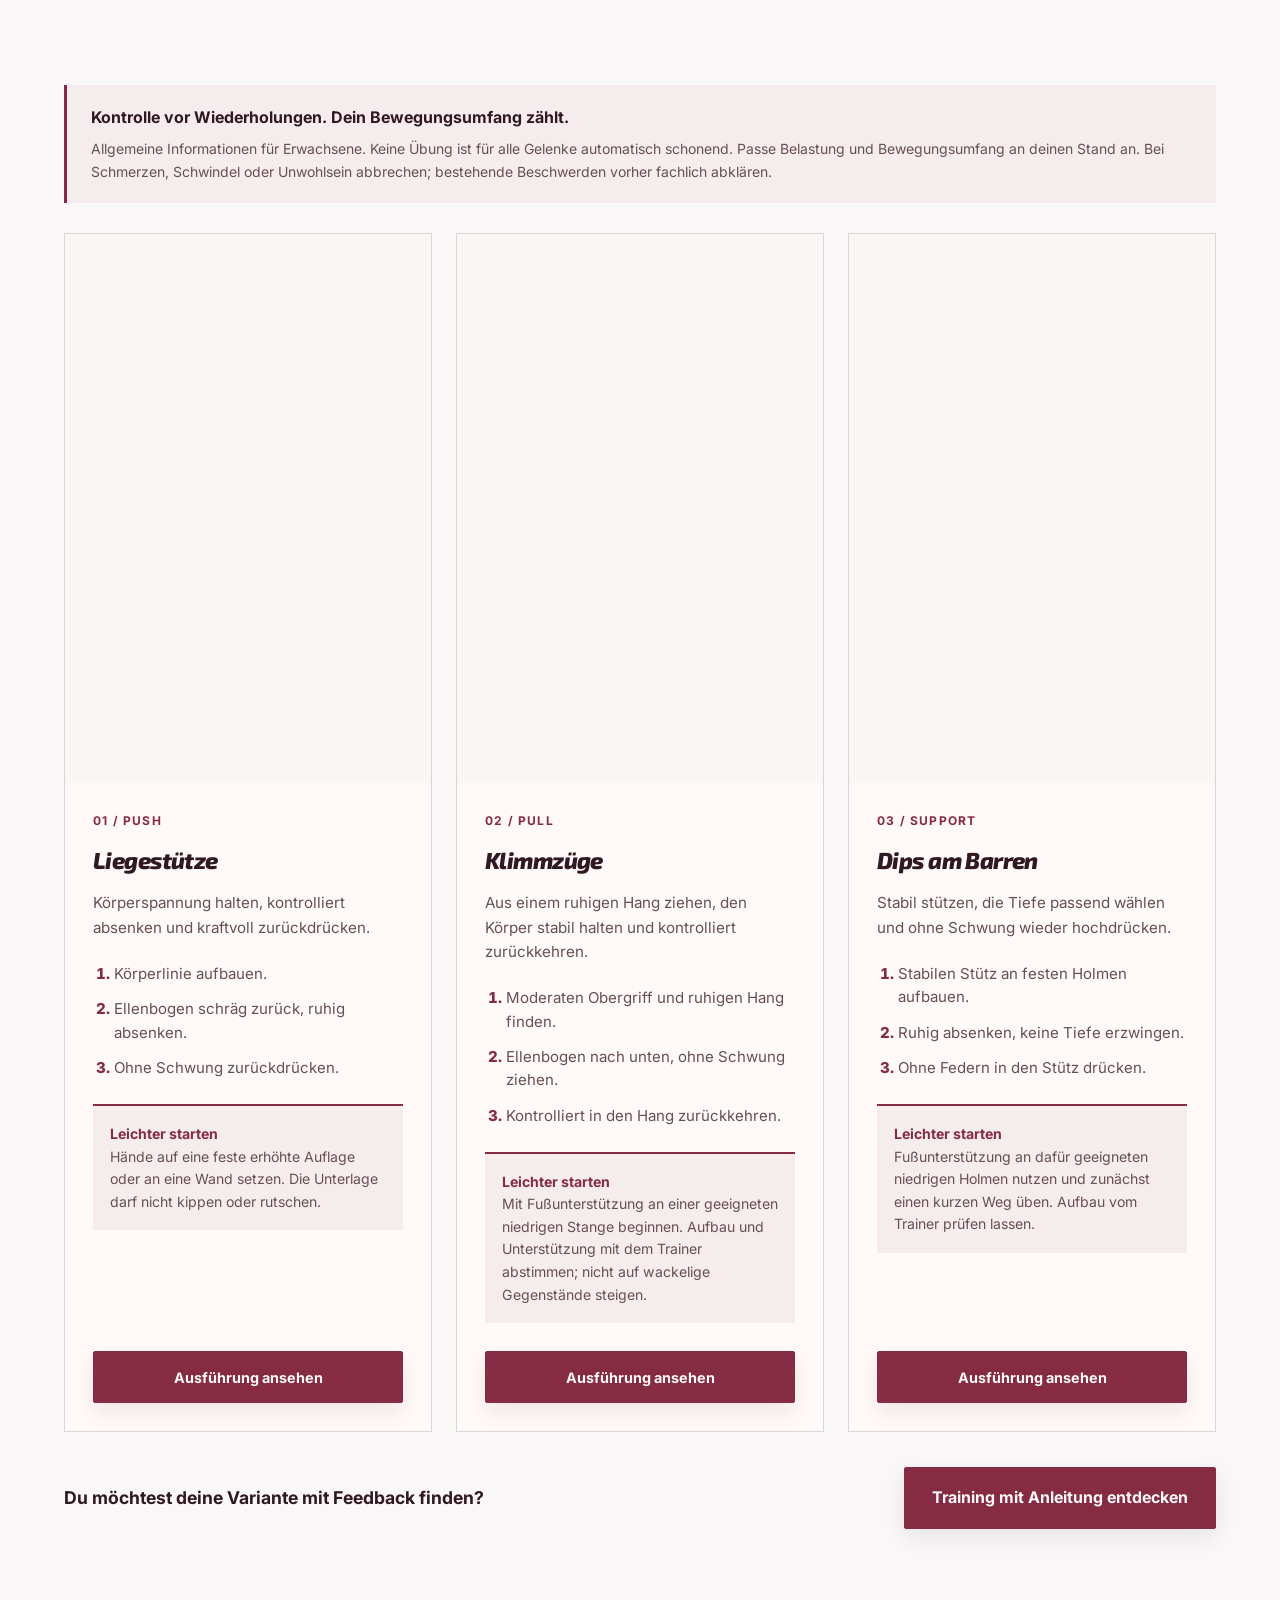
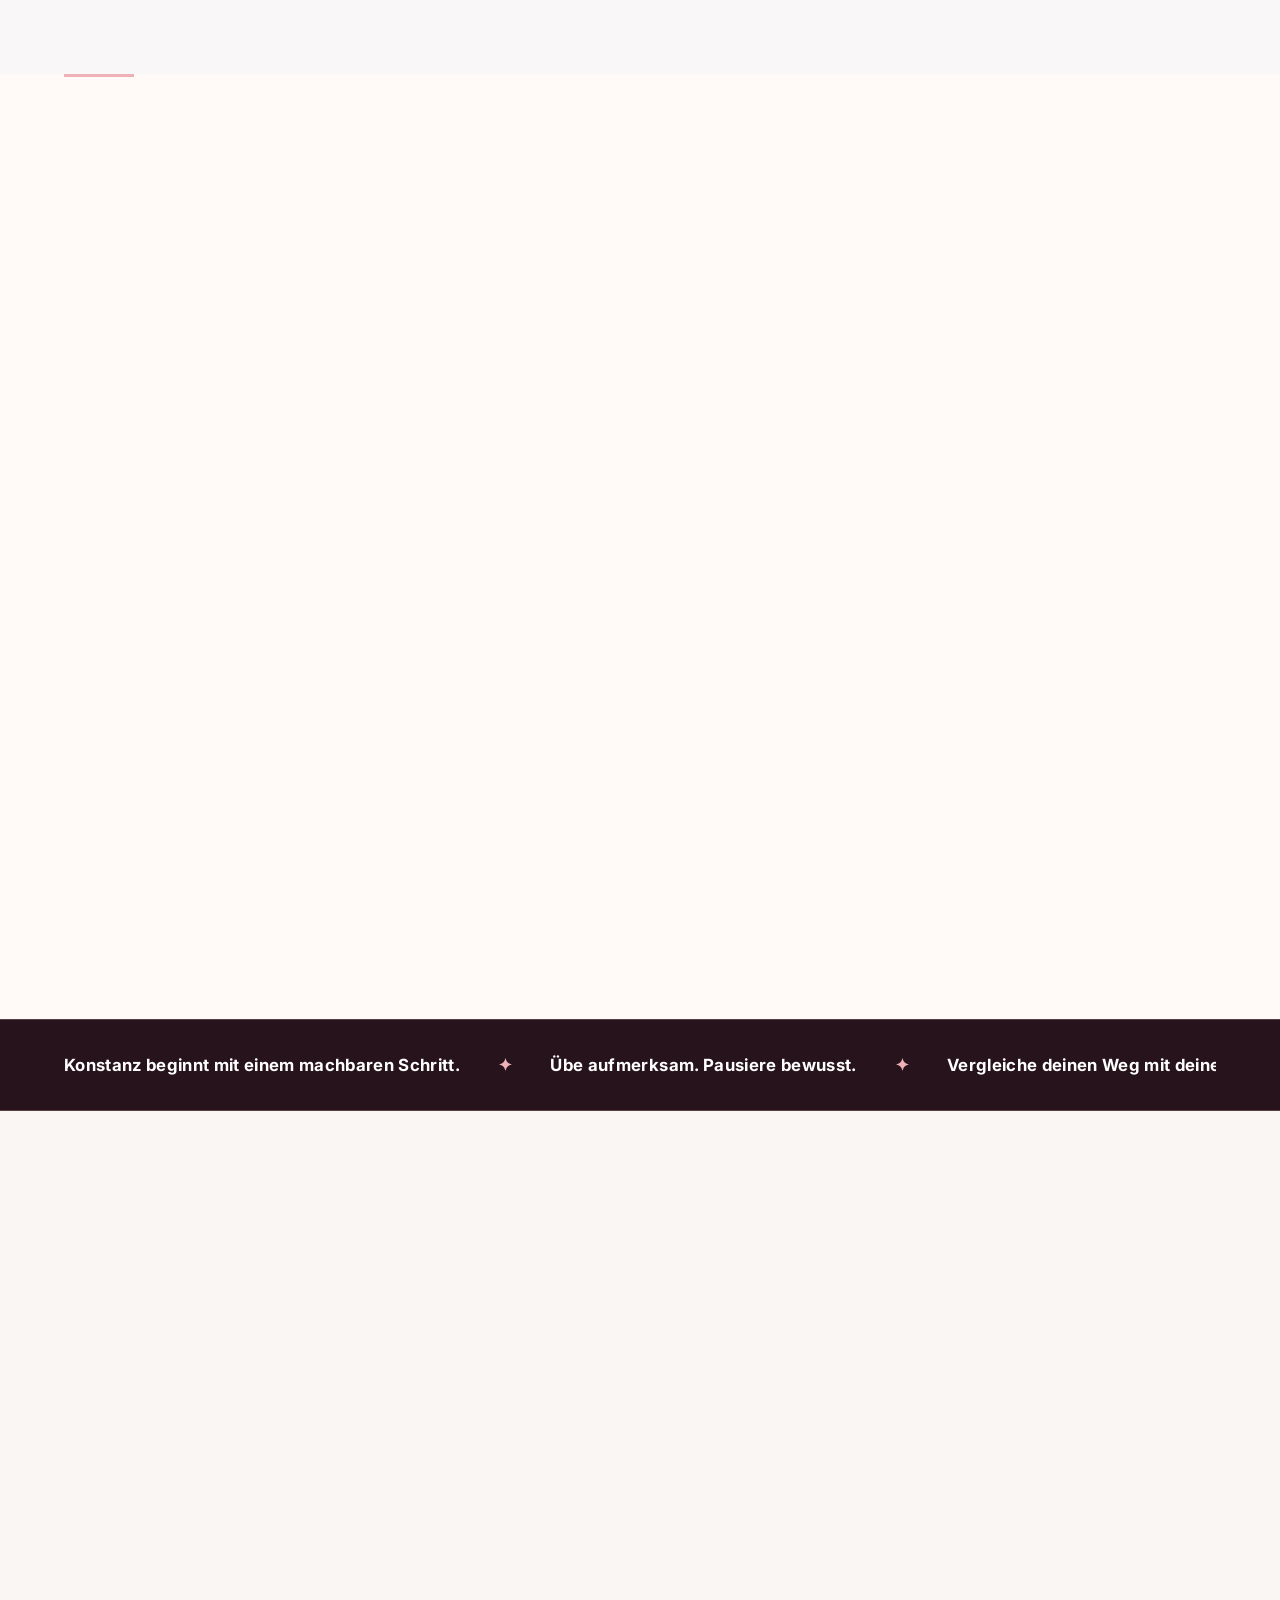
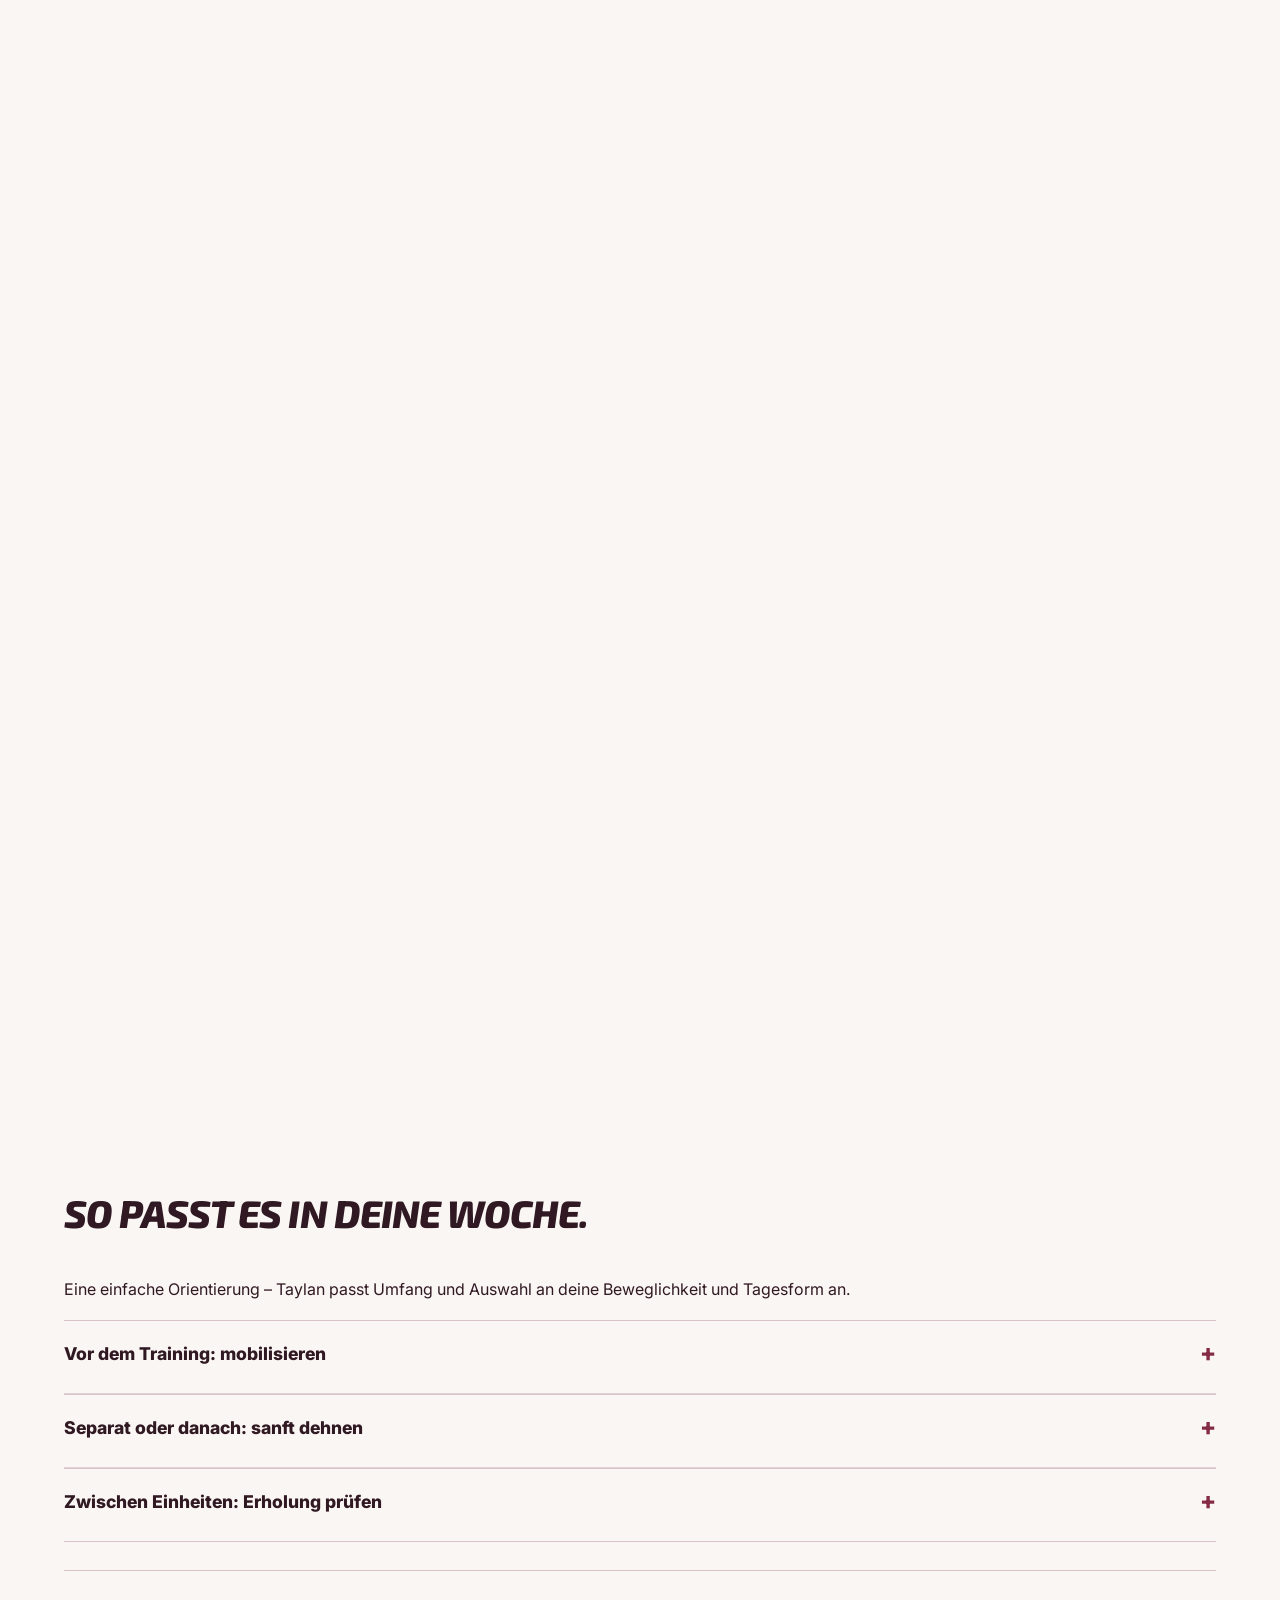
==== commit e7172768: "Center compact routine section including heading, filters and schedule" ====
--- a/index.html
+++ b/index.html
@@ -9,7 +9,7 @@
 <link rel="stylesheet" href="style-typography36.css?v=1"><script src="app-core17.js" defer></script>
 <link rel="alternate" hreflang="de" href="https://o-some.github.io/testkunde/index.html"><link rel="alternate" hreflang="en" href="https://o-some.github.io/testkunde/en/index.html"><link rel="alternate" hreflang="tr" href="https://o-some.github.io/testkunde/tr/index.html"><link rel="canonical" href="https://o-some.github.io/testkunde/index.html"><link rel="icon" href="assets/talisthenics-tc-brand19.webp" type="image/webp"><link rel="stylesheet" href="style-hero37.css?v=1">
 <script src="hero-title-fit37.js?v=1" defer></script>
-<link rel="stylesheet" href="style-schedule38.css?v=1">
+<link rel="stylesheet" href="style-schedule39.css?v=1">
 </head>
 <body>
 <a class="skip" href="#main">Zum Inhalt springen</a>
--- a/style-schedule39.css
+++ b/style-schedule39.css
@@ -0,0 +1,31 @@
+/* Centered compact schedule: keep each date, course description and action together. */
+.schedule > .section-head,
+.schedule > .schedule-tools,
+.schedule > .sessions,
+.schedule > .fine {
+  width: 100%;
+  max-width: 880px;
+  margin-inline: auto;
+}
+.schedule .section-head { margin-bottom: 28px; }
+.schedule .schedule-tools { margin-bottom: 20px; }
+.schedule .session {
+  grid-template-columns: 100px minmax(0, 1fr) auto;
+  gap: 24px;
+  padding: 24px 0;
+}
+.schedule .session h3 { margin: 8px 0; }
+.schedule .session-button { padding: 12px 0 12px 12px; }
+.schedule .session-button span { margin-left: 12px; }
+@media (max-width: 760px) {
+  .schedule .session {
+    grid-template-columns: 76px minmax(0, 1fr);
+    gap: 12px 16px;
+    padding: 22px 0;
+  }
+  .schedule .session-button {
+    grid-column: 2;
+    justify-self: start;
+    padding: 0;
+  }
+}
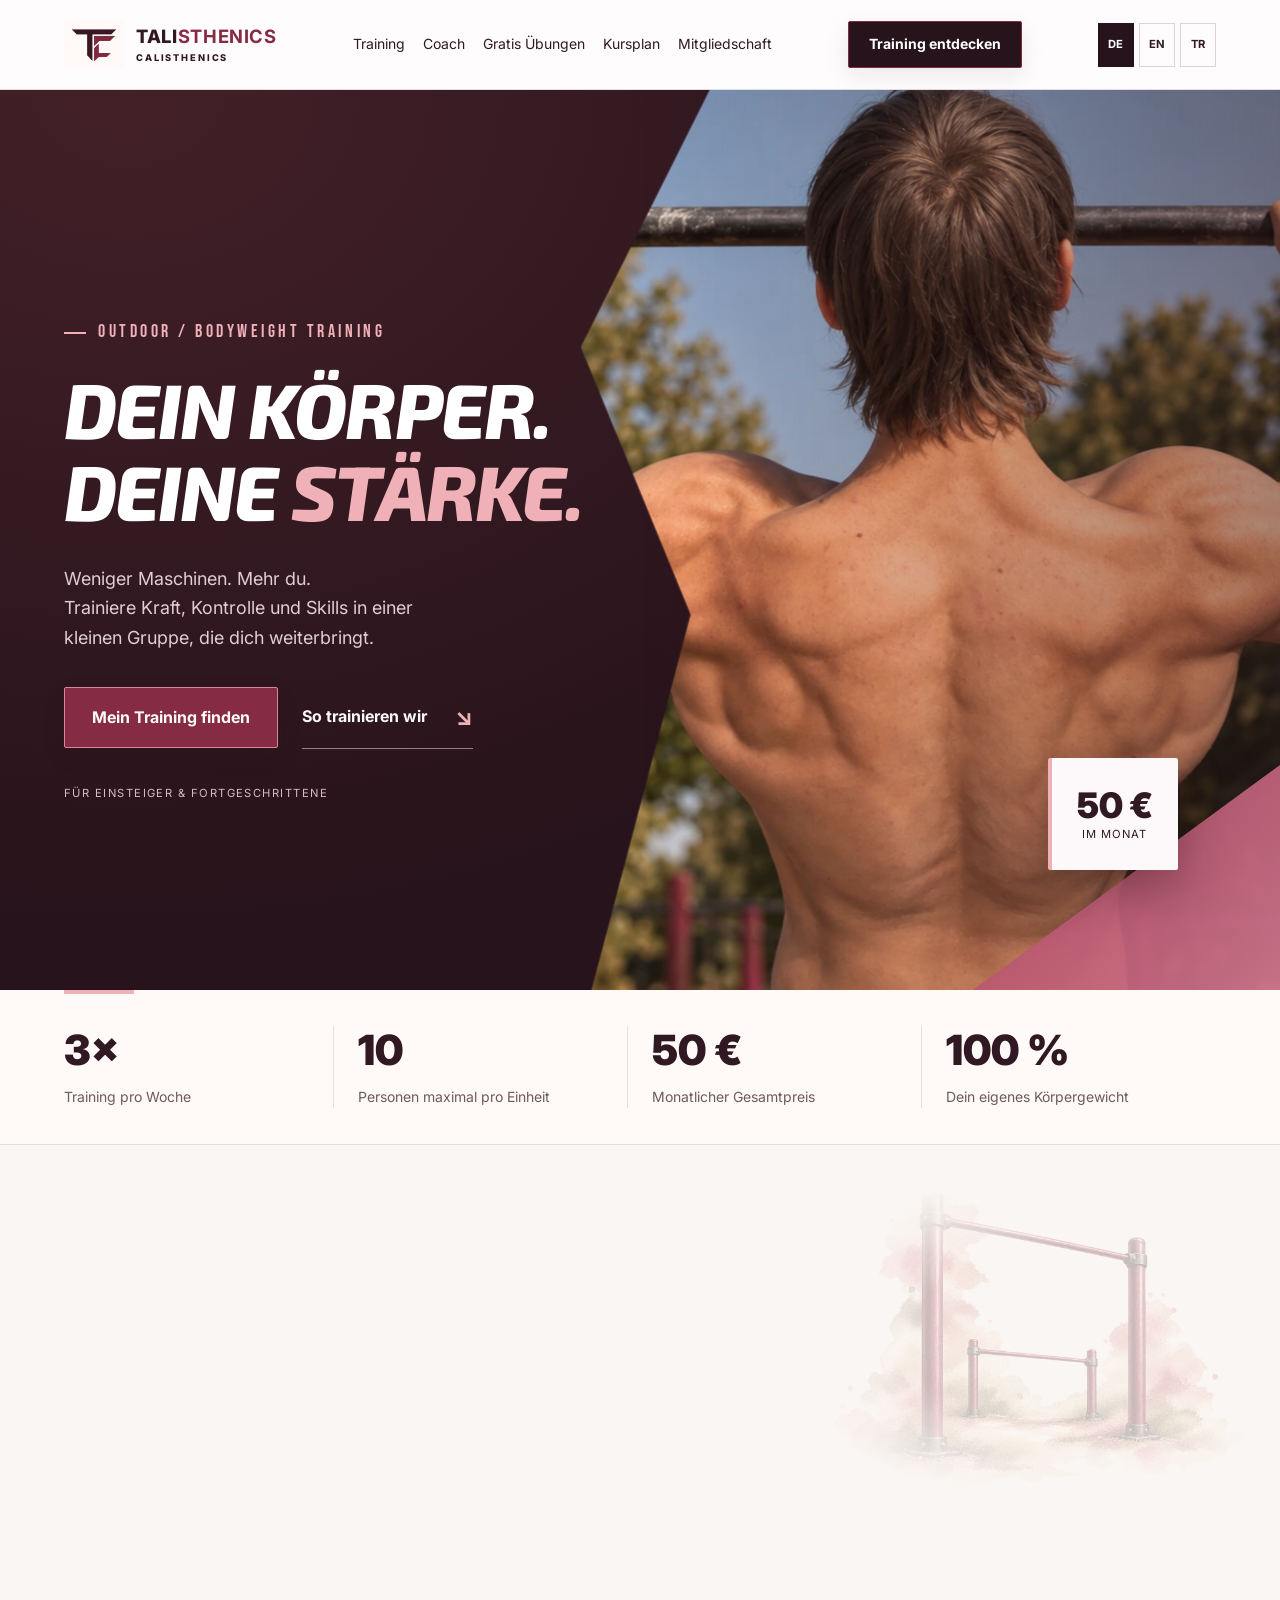
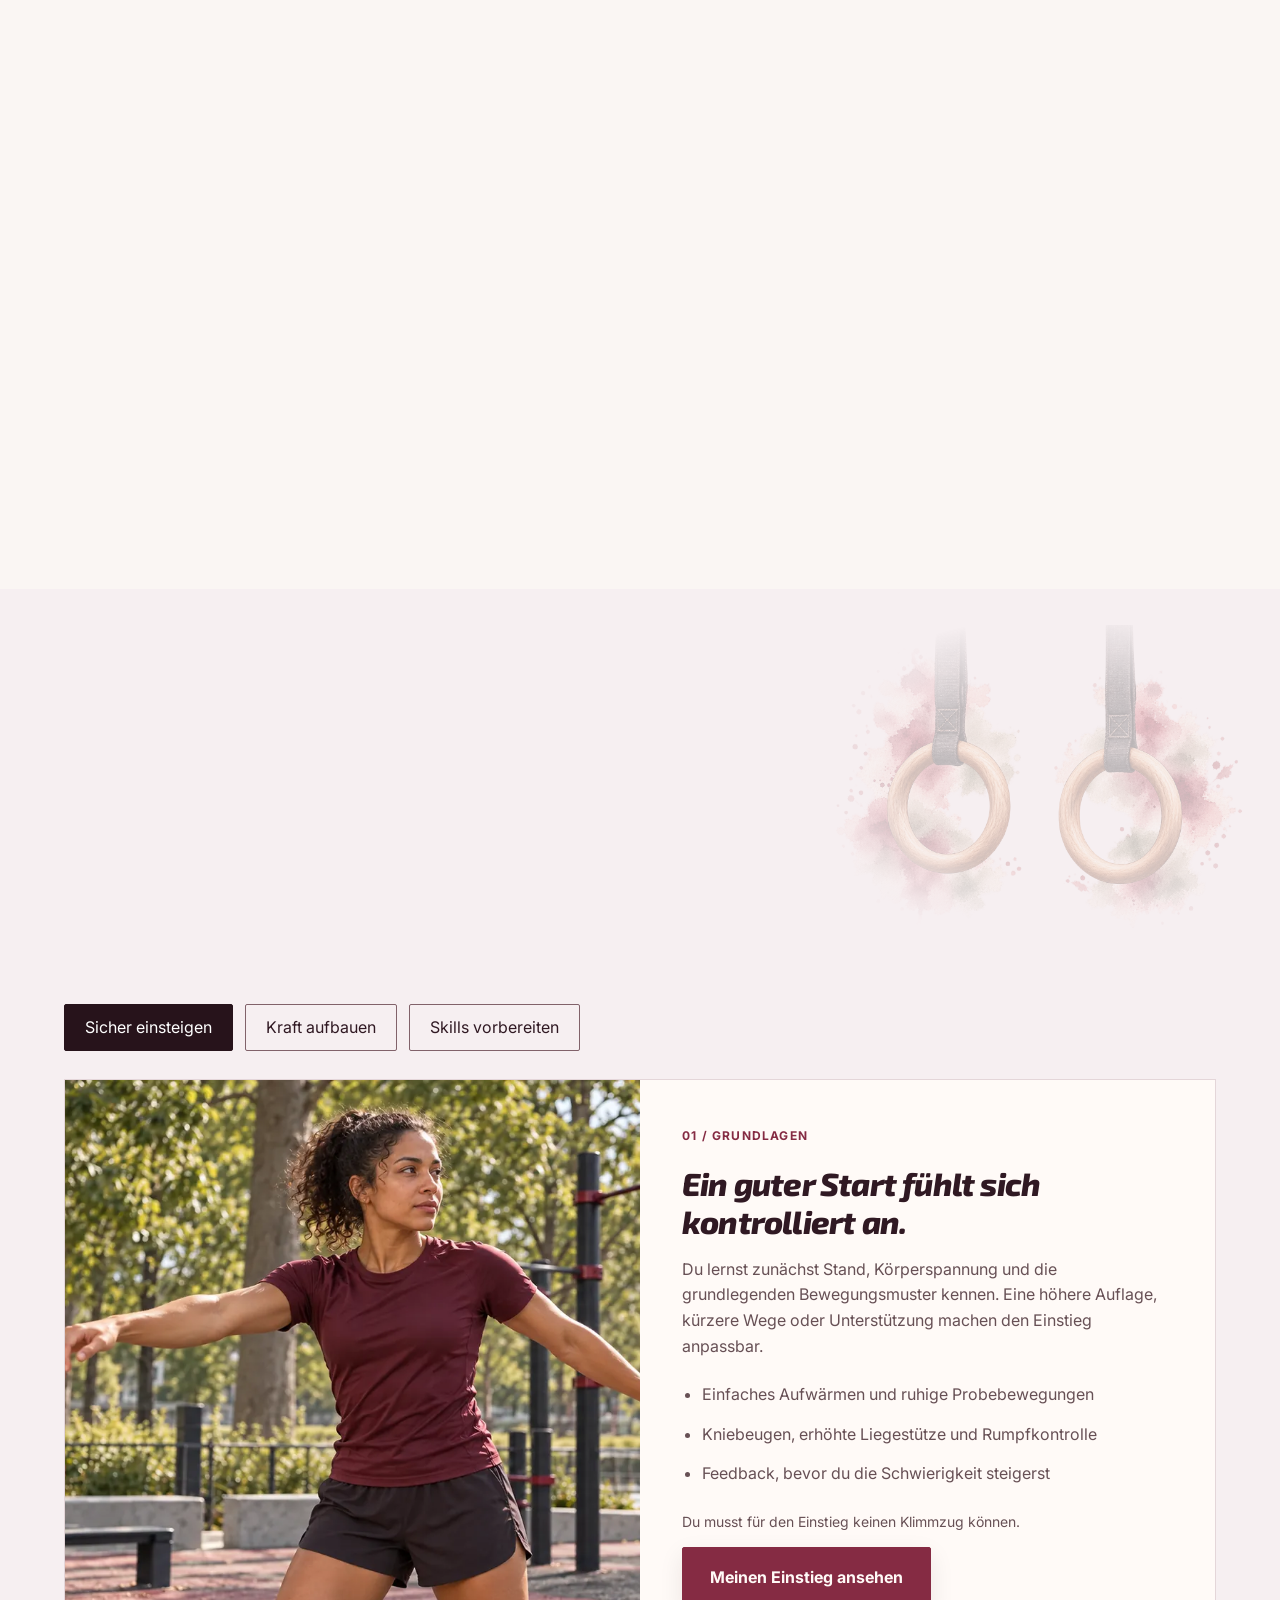
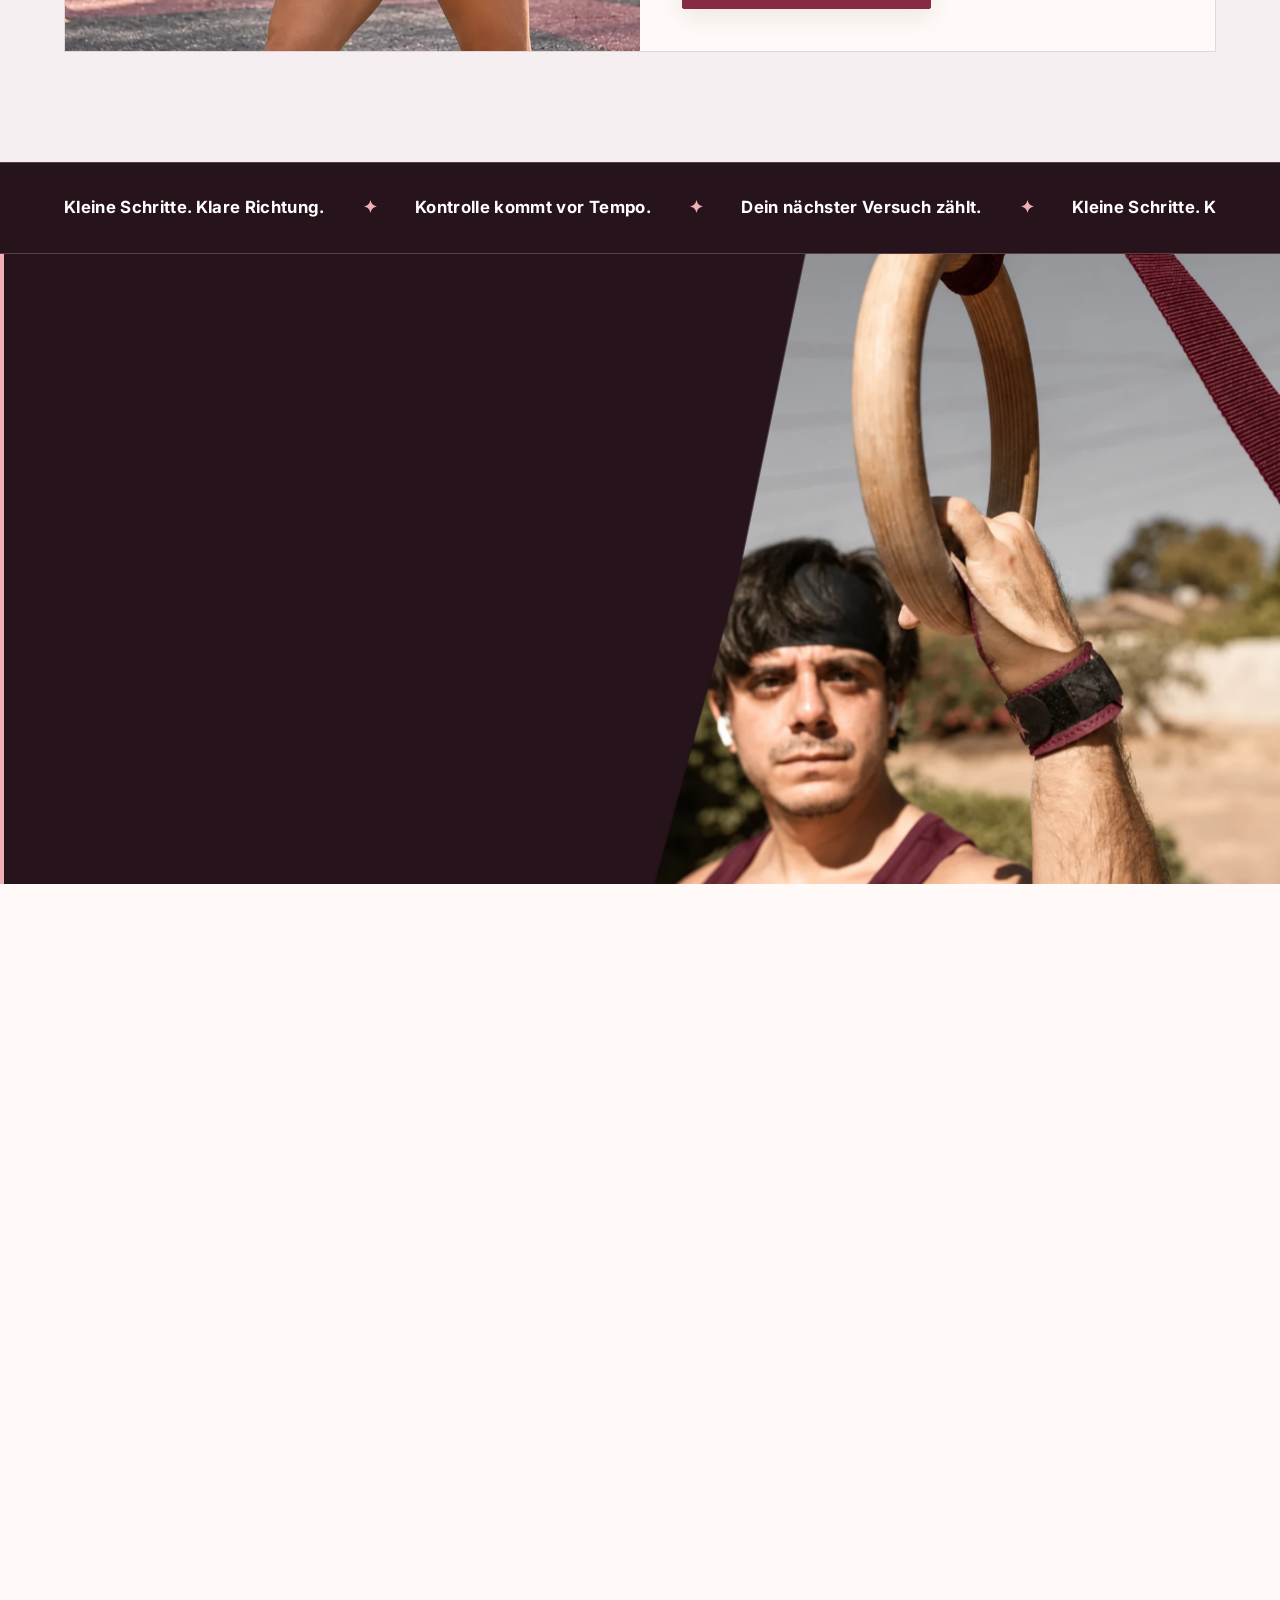
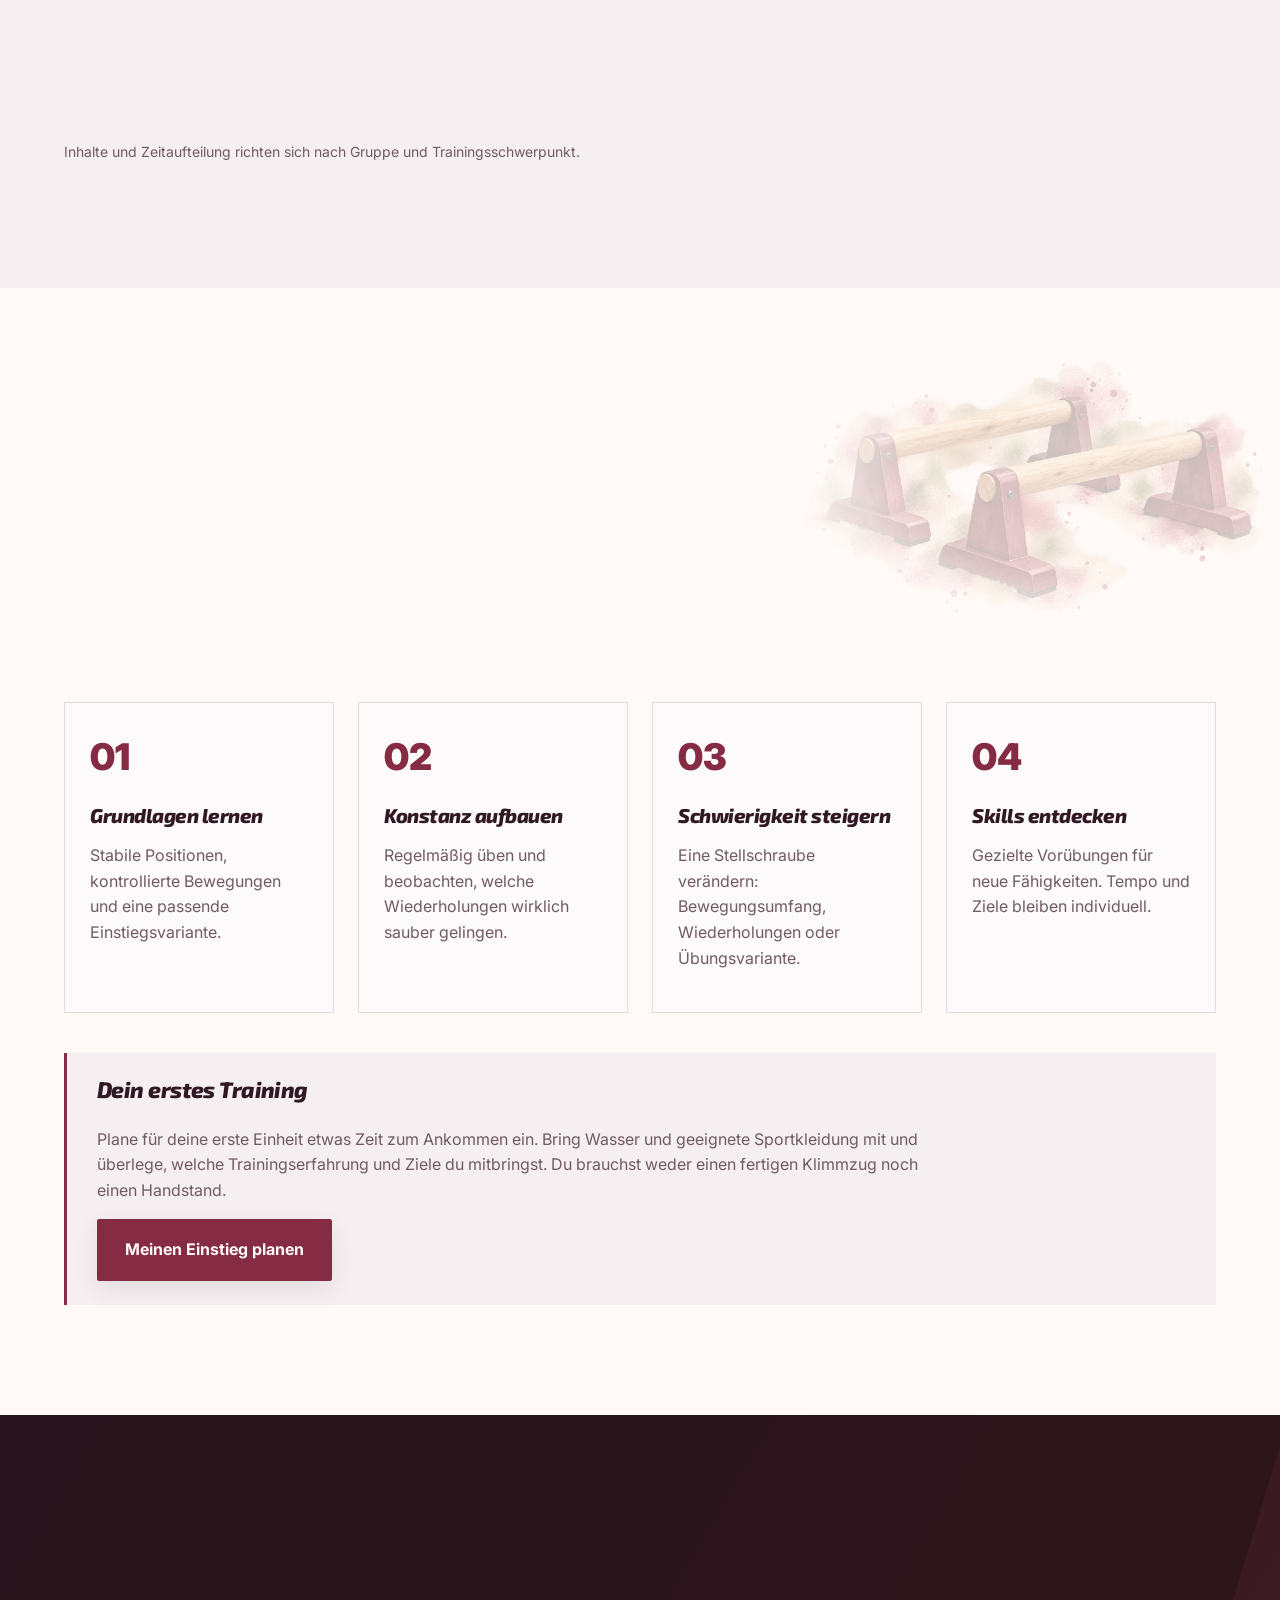
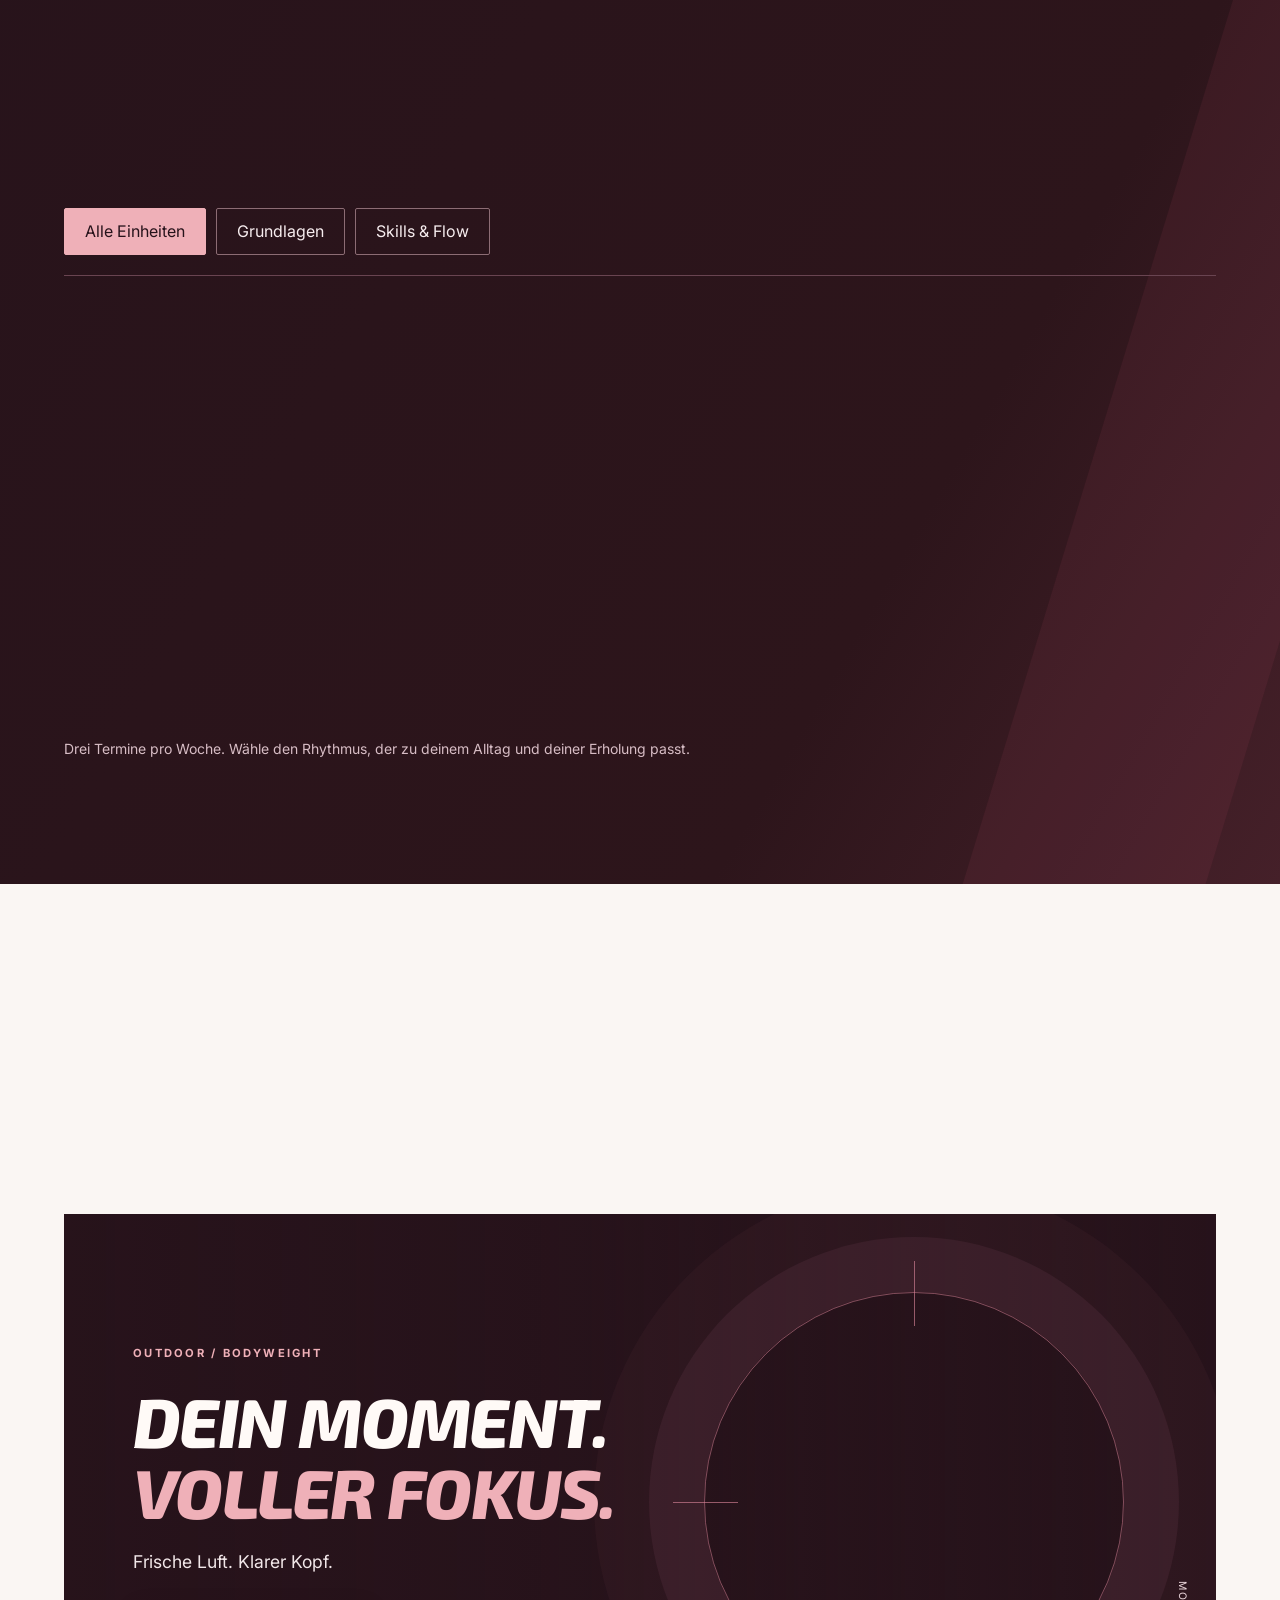
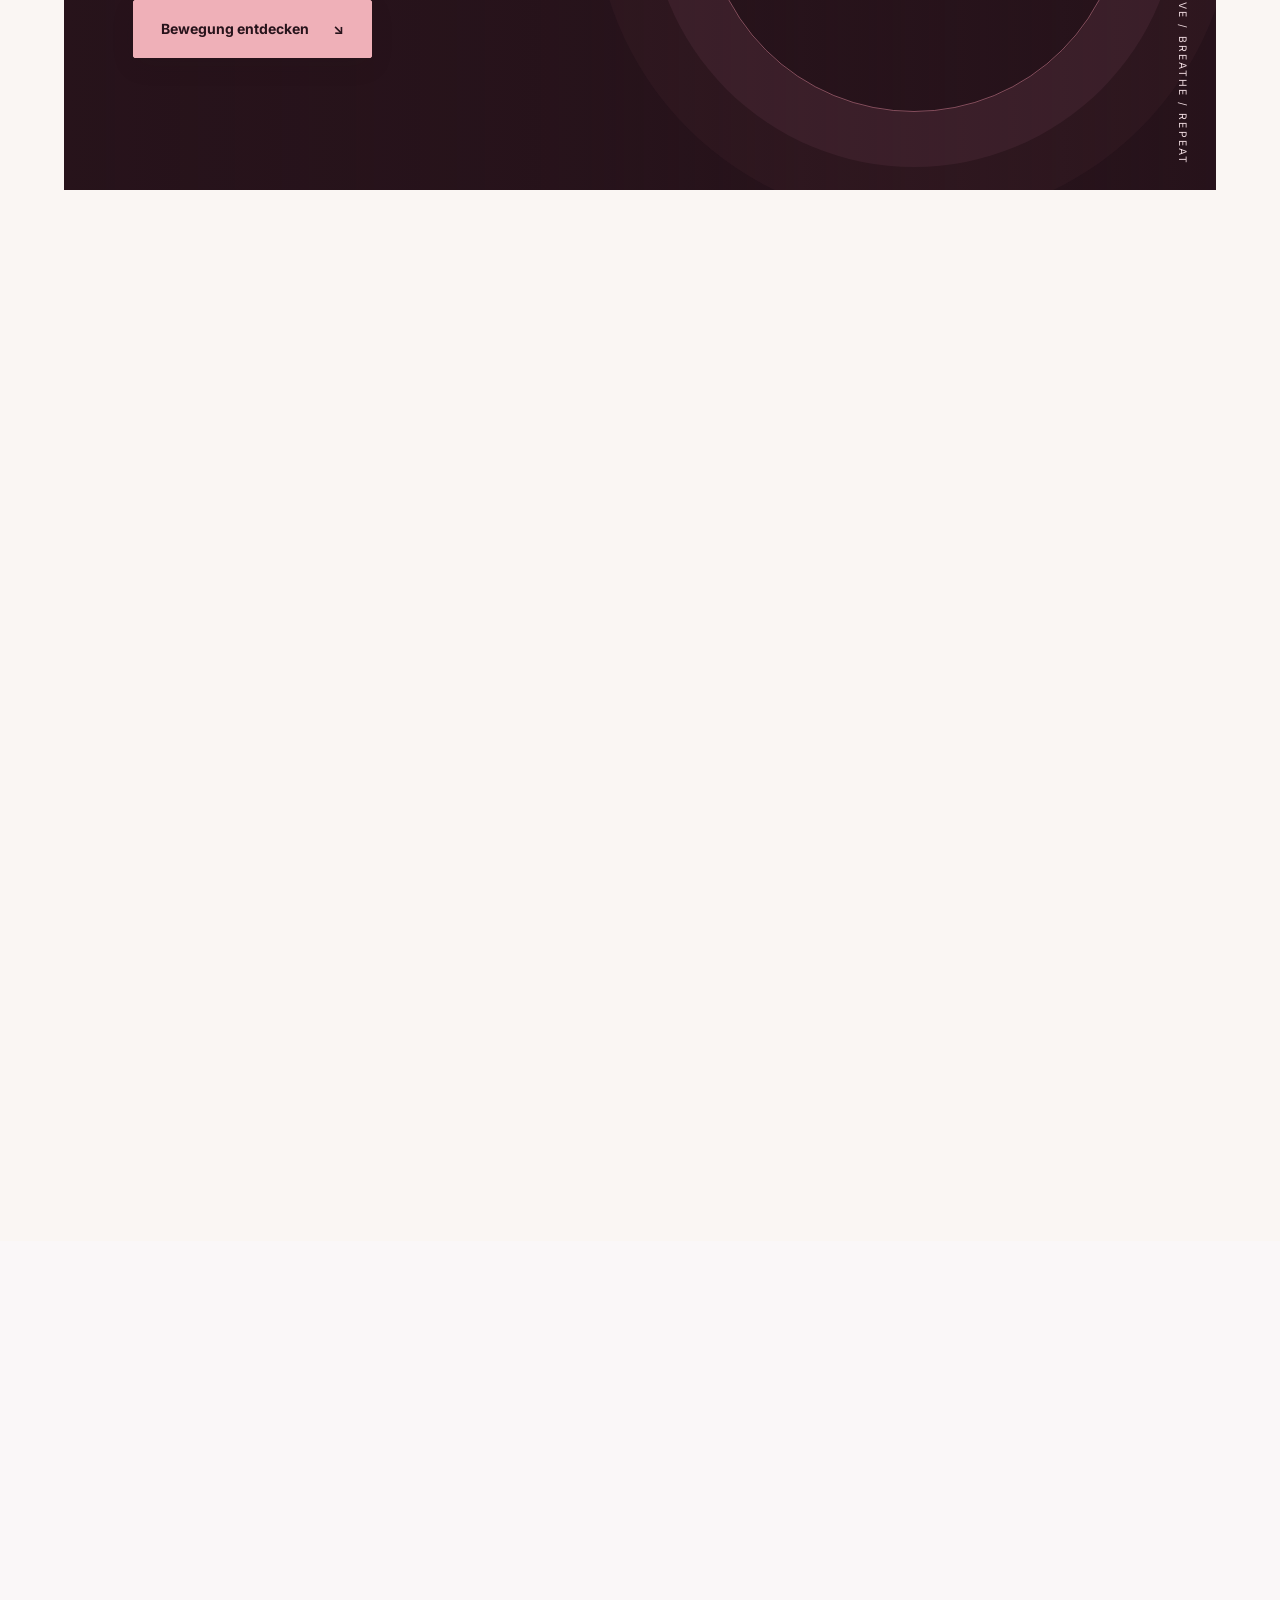
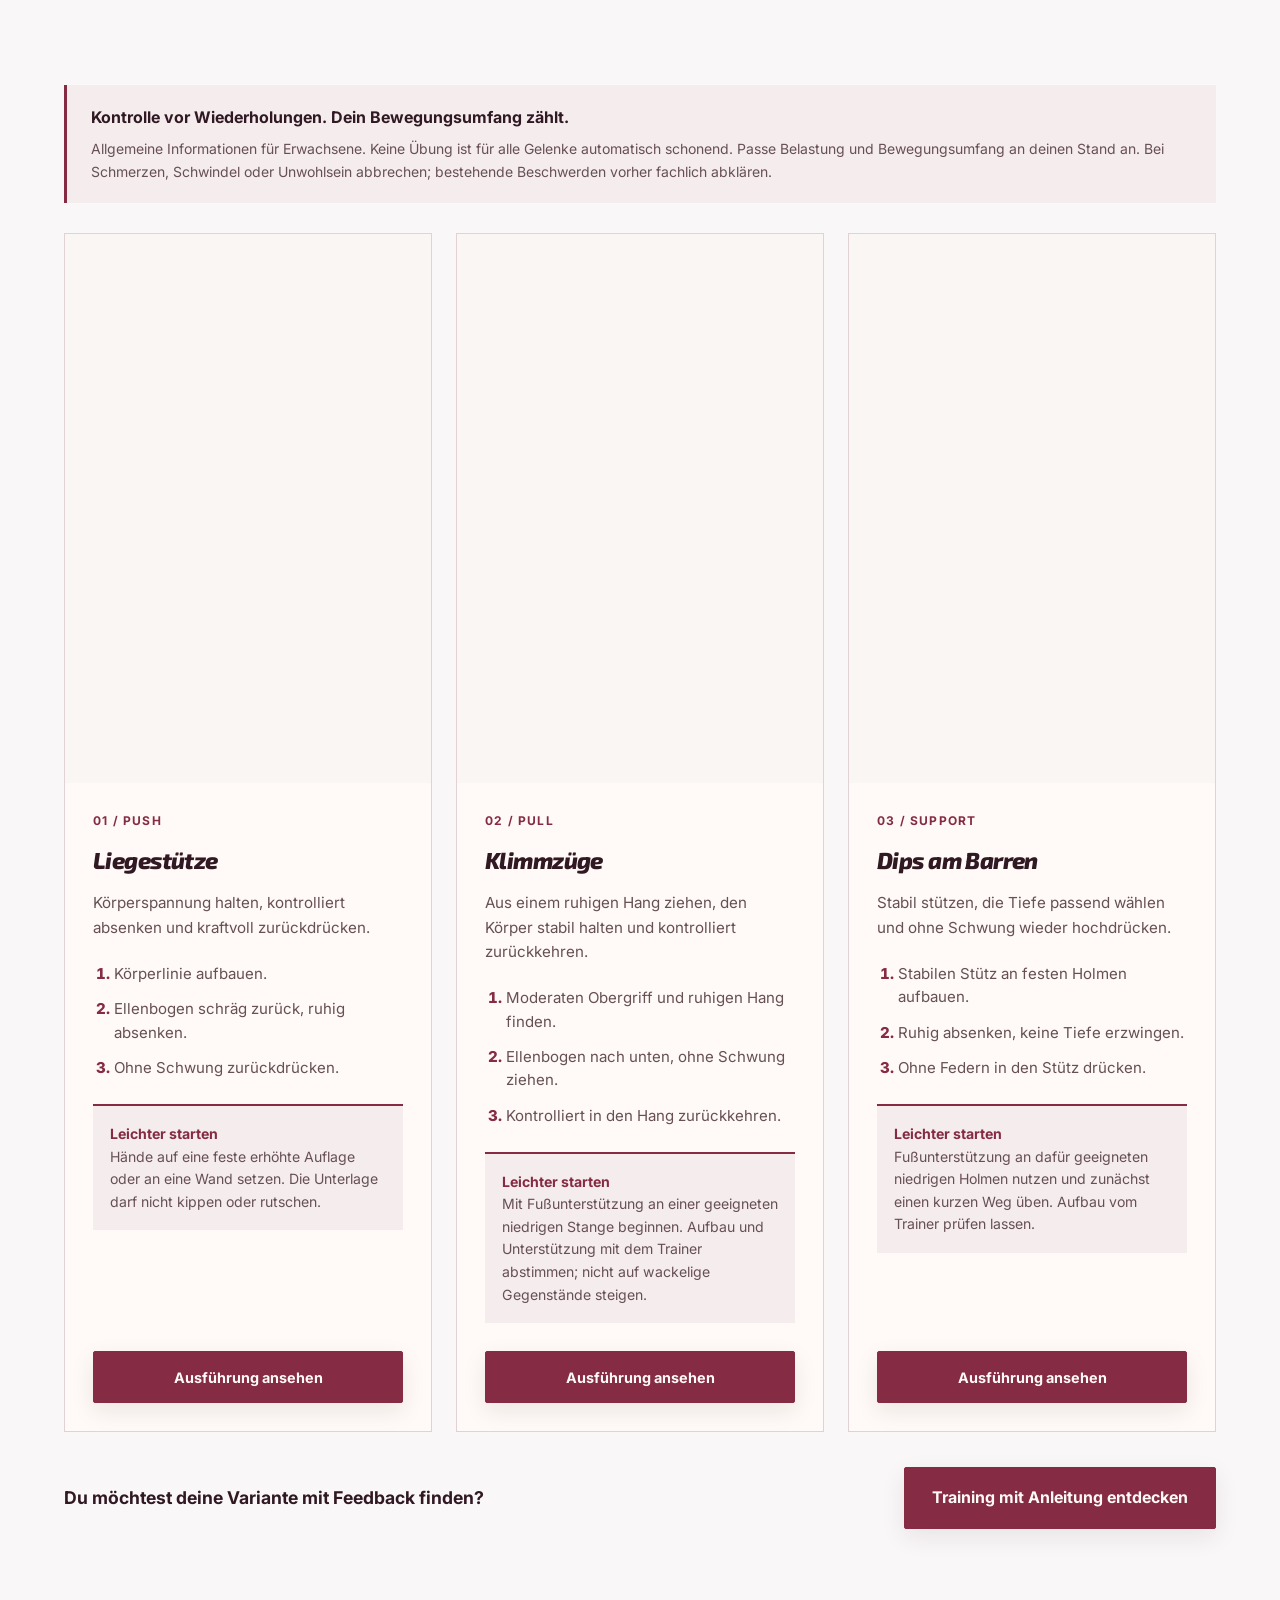
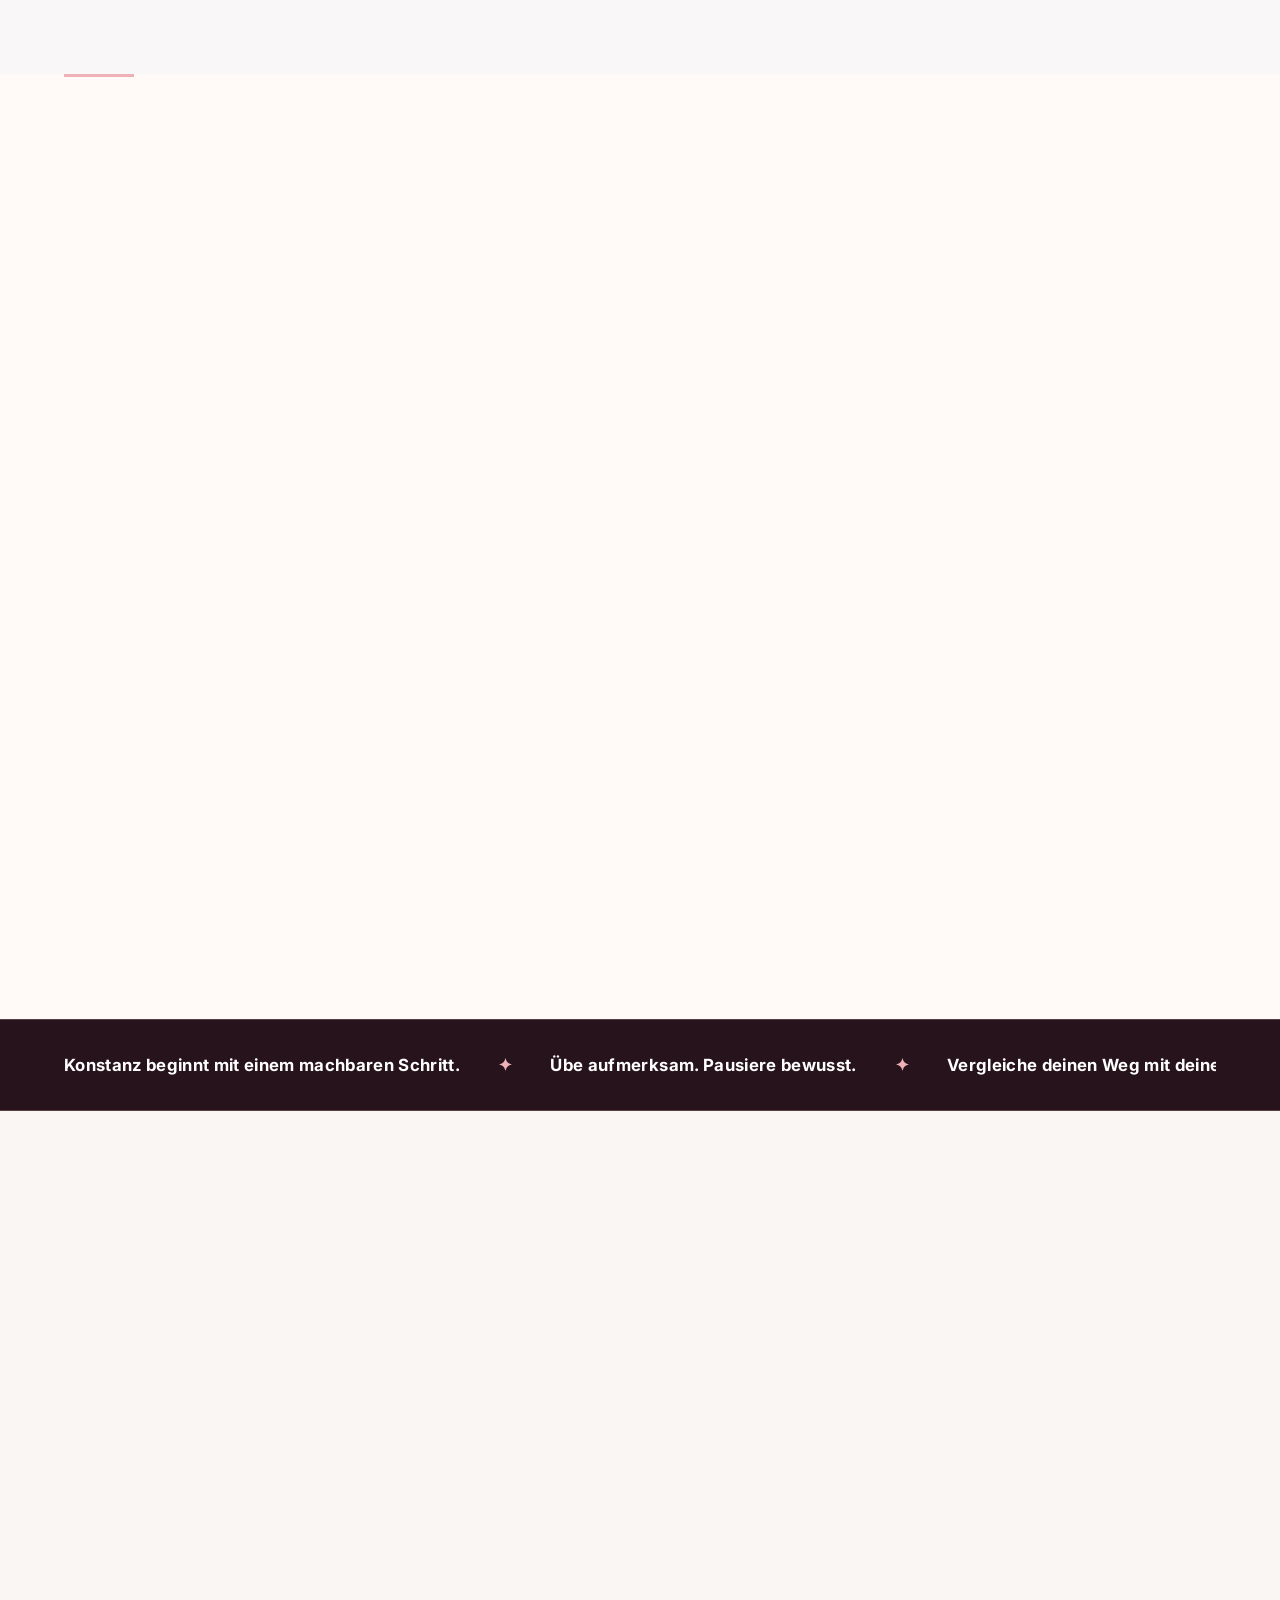
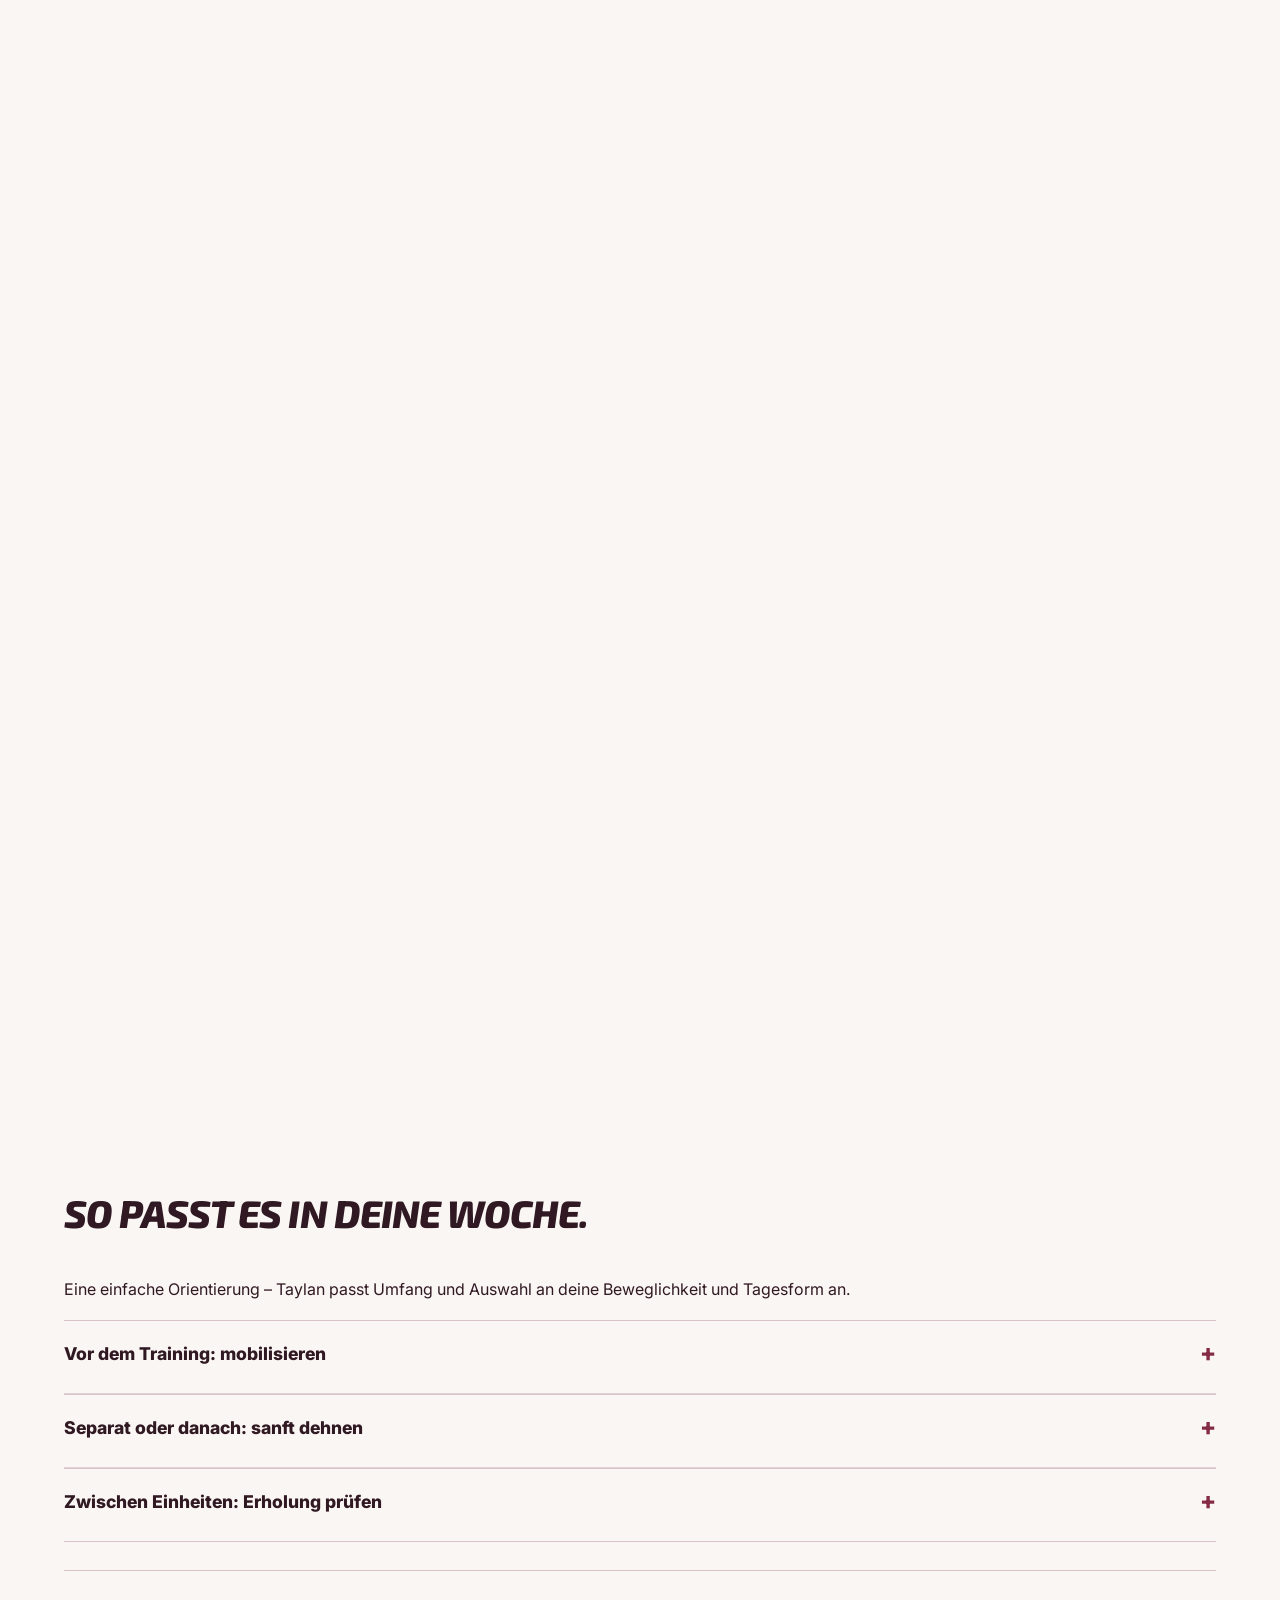
==== commit 06056e83: "Align routine schedule width and gutters with gallery below" ====
--- a/index.html
+++ b/index.html
@@ -9,7 +9,7 @@
 <link rel="stylesheet" href="style-typography36.css?v=1"><script src="app-core17.js" defer></script>
 <link rel="alternate" hreflang="de" href="https://o-some.github.io/testkunde/index.html"><link rel="alternate" hreflang="en" href="https://o-some.github.io/testkunde/en/index.html"><link rel="alternate" hreflang="tr" href="https://o-some.github.io/testkunde/tr/index.html"><link rel="canonical" href="https://o-some.github.io/testkunde/index.html"><link rel="icon" href="assets/talisthenics-tc-brand19.webp" type="image/webp"><link rel="stylesheet" href="style-hero37.css?v=1">
 <script src="hero-title-fit37.js?v=1" defer></script>
-<link rel="stylesheet" href="style-schedule39.css?v=1">
+<link rel="stylesheet" href="style-schedule40.css?v=1">
 </head>
 <body>
 <a class="skip" href="#main">Zum Inhalt springen</a>
--- a/style-schedule40.css
+++ b/style-schedule40.css
@@ -0,0 +1,32 @@
+/* Match the 1600px section frame and 5% gutters of the gallery below. */
+.schedule { padding-inline: max(5%, calc(55% - 800px)); }
+.schedule > .section-head,
+.schedule > .schedule-tools,
+.schedule > .sessions,
+.schedule > .fine {
+  width: 100%;
+  max-width: none;
+  margin-inline: auto;
+}
+.schedule .section-head { margin-bottom: 28px; }
+.schedule .schedule-tools { margin-bottom: 20px; }
+.schedule .session {
+  grid-template-columns: 100px minmax(0, 1fr) auto;
+  gap: 24px;
+  padding: 24px 0;
+}
+.schedule .session h3 { margin: 8px 0; }
+.schedule .session-button { padding: 12px 0 12px 12px; }
+.schedule .session-button span { margin-left: 12px; }
+@media (max-width: 760px) {
+  .schedule .session {
+    grid-template-columns: 76px minmax(0, 1fr);
+    gap: 12px 16px;
+    padding: 22px 0;
+  }
+  .schedule .session-button {
+    grid-column: 2;
+    justify-self: start;
+    padding: 0;
+  }
+}
